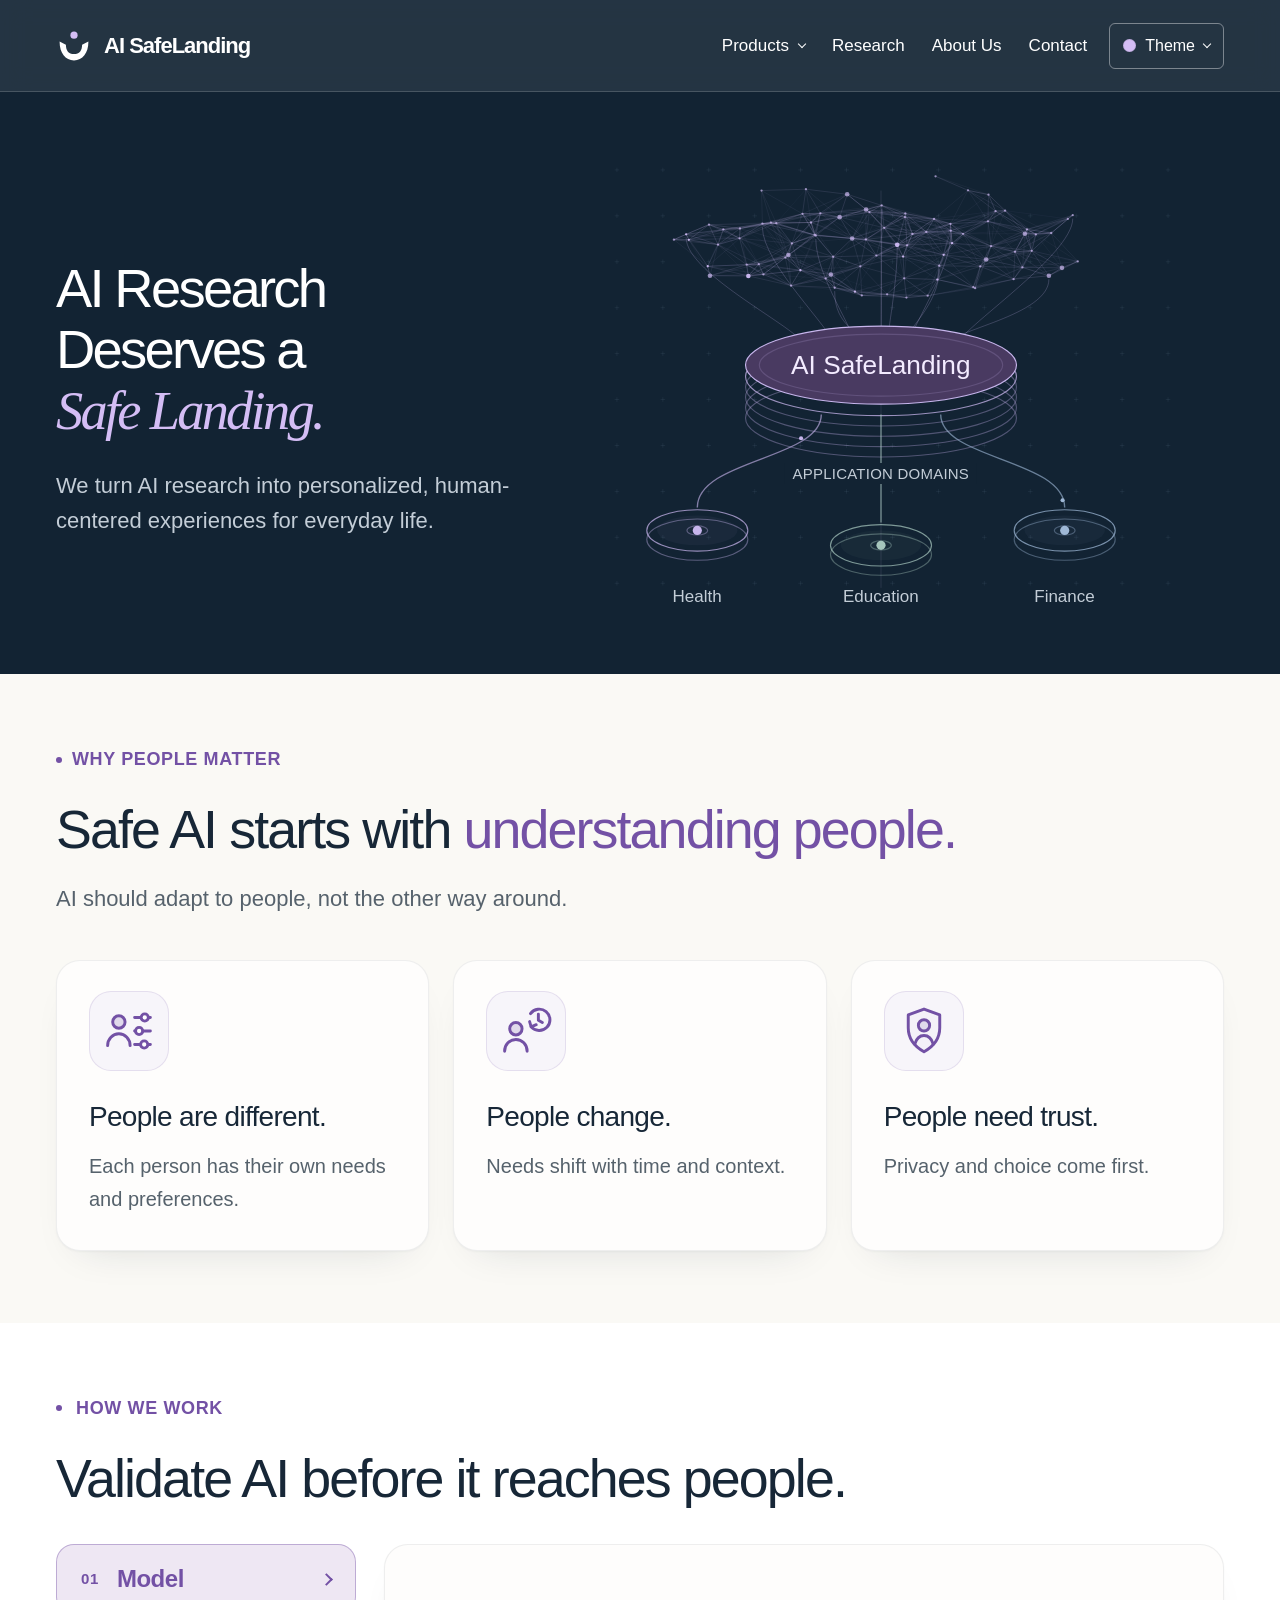
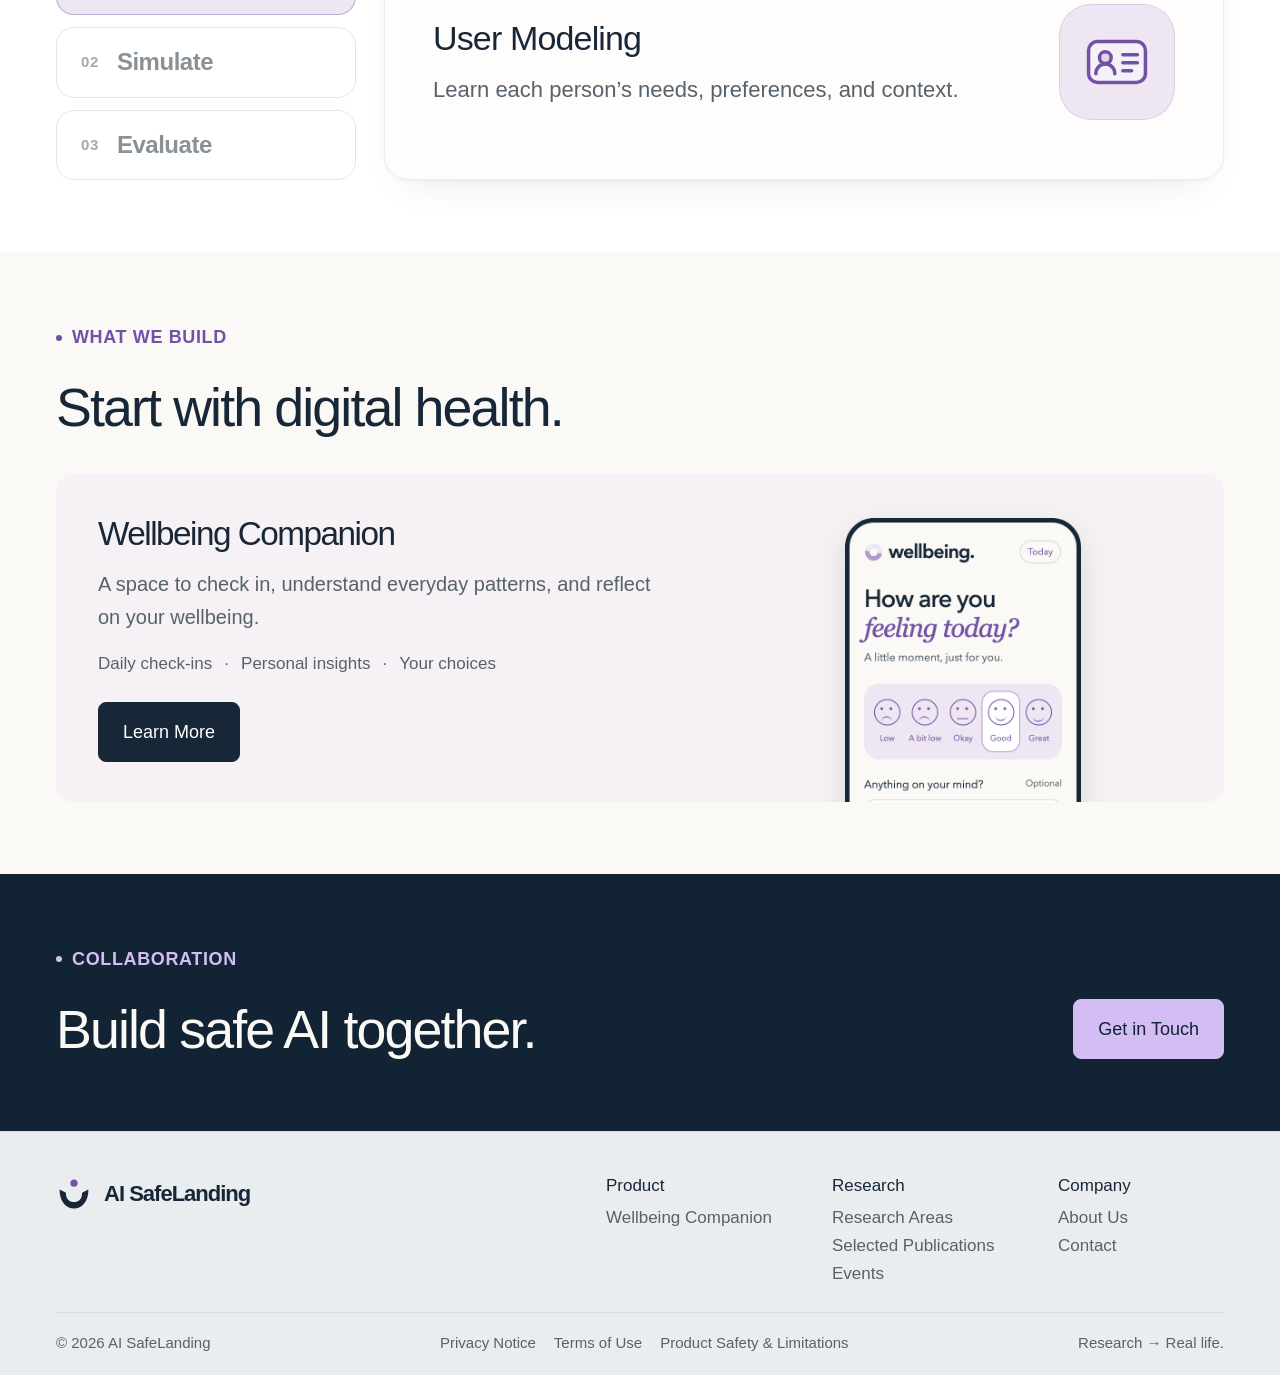
==== site/index.html @ 26acc7ed "init" ====
<!doctype html>
<!-- AI SafeLanding | V56 Unified editorial homepage. Design context: existing four themes; user modeling, simulation, applications, research and collaboration. Product UI is conceptual. Research publications supplied in the user-provided research page. -->
<html lang="en"><head><meta charset="utf-8"><meta name="viewport" content="width=device-width,initial-scale=1"><meta name="color-scheme" content="light"><meta name="theme-color" content="#101e2d"><meta name="description" content="We turn advances in AI research into personalized, human-centered experiences that make everyday life better."><meta name="robots" content="noindex,nofollow"><title>AI research deserves a safe landing — AI SafeLanding</title><link id="site-favicon" rel="icon" type="image/svg+xml" href="./assets/brand/favicon-research.svg" data-base="./assets/brand/favicon-"><script src="./assets/themes.js?v=134"></script><link rel="stylesheet" href="./assets/site.css?v=134"><link rel="stylesheet" href="./assets/wellbeing.css?v=134"><link rel="stylesheet" href="./assets/themes.css?v=134"><link rel="stylesheet" href="./assets/refinements.css?v=134"><link rel="stylesheet" href="./assets/story.css?v=134"><link rel="stylesheet" href="./assets/ui.css?v=134"><script defer src="./assets/story.js?v=134"></script><script defer src="./assets/wellbeing.js?v=134"></script><script defer src="./assets/site.js?v=134"></script></head><body class="page-home"><a class="skip" href="#main">Skip to content</a><header class="site-header"><div class="wrap header-inner"><a class="brand" href="./" aria-label="AI SafeLanding home"><svg class="brand-mark" xmlns="http://www.w3.org/2000/svg" viewBox="10 10 80 80" width="36" height="36" aria-hidden="true" focusable="false"><path d="M18 40 L32 47 C32 60 38 68 50 68 C62 68 68 60 68 47 L82 40 C82 66 69 82 50 82 C31 82 18 66 18 40 Z" fill="currentColor"/><circle cx="50" cy="26" r="8" fill="var(--brand-accent, currentColor)"/></svg><span>AI SafeLanding</span></a><nav class="nav" id="main-nav" aria-label="Main navigation"><div class="dropdown"><button id="product-toggle" aria-expanded="false" aria-controls="product-menu">Products<span class="chevron" aria-hidden="true"></span></button><div class="dropdown-panel" id="product-menu" hidden><a href="./products/">Wellbeing Companion</a></div></div><a href="./research/">Research</a><a href="./about/">About Us</a><a href="./contact/">Contact</a></nav><div class="header-actions"><button class="menu-toggle" aria-expanded="false" aria-controls="main-nav">Menu <span aria-hidden="true">+</span></button><div class="theme-switcher"><button type="button" id="theme-toggle" aria-expanded="false" aria-controls="theme-panel" aria-label="Change color theme"><span class="theme-dot" aria-hidden="true"></span>Theme<span class="chevron" aria-hidden="true"></span></button><div id="theme-panel" class="theme-panel" hidden><div class="theme-panel-heading"><strong>Choose a theme</strong><span>Four expressions of the same purpose.</span></div><div class="theme-options" role="group" aria-label="Color theme"><button type="button" class="theme-option" data-theme-option="research" aria-pressed="true"><span class="theme-swatches" aria-hidden="true"><i style="background:#122333"></i><i style="background:#d4bdf5"></i><i style="background:#faf9f5"></i></span><span class="theme-option-copy"><strong>Research</strong><small>Scientific depth, human warmth.</small></span><span class="theme-check" aria-hidden="true">✓</span></button><button type="button" class="theme-option" data-theme-option="care" aria-pressed="false"><span class="theme-swatches" aria-hidden="true"><i style="background:#183b32"></i><i style="background:#c8d8a5"></i><i style="background:#f7f8f0"></i></span><span class="theme-option-copy"><strong>Care</strong><small>Calm, grounded, people first.</small></span><span class="theme-check" aria-hidden="true">✓</span></button><button type="button" class="theme-option" data-theme-option="human" aria-pressed="false"><span class="theme-swatches" aria-hidden="true"><i style="background:#f5ede1"></i><i style="background:#9b4f36"></i><i style="background:#302b26"></i></span><span class="theme-option-copy"><strong>Human</strong><small>Warm, open, approachable.</small></span><span class="theme-check" aria-hidden="true">✓</span></button><button type="button" class="theme-option" data-theme-option="clarity" aria-pressed="false"><span class="theme-swatches" aria-hidden="true"><i style="background:#eaf4f4"></i><i style="background:#12696e"></i><i style="background:#193b46"></i></span><span class="theme-option-copy"><strong>Clarity</strong><small>Clear thinking, trusted technology.</small></span><span class="theme-check" aria-hidden="true">✓</span></button></div><div class="theme-panel-footer"><span id="theme-selection">Research selected</span><button type="button" id="copy-theme-link">Copy theme link</button></div><p id="theme-feedback" class="theme-feedback" role="status" aria-live="polite"></p></div></div></div></div></header><main id="main"><!-- V57: leaner homepage; former 04 (research-driven innovation) merged into 02, one accent, fewer layers per column. -->
<section class="story-hero diagram-hero" data-screen-label="Home / Research to real life">
  <div class="wrap story-hero-grid">
    <div class="story-hero-copy"><h1>AI Research Deserves a <em>Safe Landing.</em></h1><p>We turn AI research into personalized, human-centered experiences for everyday life.</p></div>
    <div class="research-art hero-research-art" role="img" aria-label="Research flows through AI SafeLanding into three application domains: health, education, and finance."><canvas id="research-canvas" aria-hidden="true"></canvas><div class="art-center">AI SafeLanding</div><span class="art-label two">APPLICATION DOMAINS</span><div class="art-outcomes"><div class="art-domains"><span>Health</span><span>Education</span><span>Finance</span></div></div></div>

  </div>
</section>
<section class="section belief-editorial" id="our-belief" aria-labelledby="belief-title" data-screen-label="Home / Why people matter"><div class="wrap">
  <header class="belief-heading"><div class="eyebrow">Why people matter</div><h2 id="belief-title">Safe AI starts with <span>understanding people.</span></h2><p>AI should adapt to people, not the other way around.</p></header>
  <ol class="belief-perspectives">
    <li><span class="people-icon" aria-hidden="true"><svg viewBox="0 0 48 48"><circle class="s" cx="15" cy="16" r="5.5"/><path d="M5 37c0-6 4.5-10.5 10-10.5S25 31 25 37"/><path d="M29 12h14M29 24h14M29 36h14"/><circle class="w" cx="38" cy="12" r="3.2"/><circle class="w" cx="33" cy="24" r="3.2"/><circle class="w" cx="37.5" cy="36" r="3.2"/></svg></span><h3>People are different.</h3><p>Each person has their own needs and preferences.</p></li>
    <li><span class="people-icon" aria-hidden="true"><svg viewBox="0 0 48 48"><circle class="s" cx="15" cy="22" r="5.5"/><path d="M5 42c0-6 4.5-10.5 10-10.5S25 36 25 42"/><path d="M28.6 20.3A9.5 9.5 0 1 0 28 8.6"/><path d="M27.2 15.6l1.4 4.7 4.5-1.9"/><path d="M35 9v5.5l3.5 2"/></svg></span><h3>People change.</h3><p>Needs shift with time and context.</p></li>
    <li><span class="people-icon" aria-hidden="true"><svg viewBox="0 0 48 48"><path class="t" d="M24 4.5l14 5.2v11.5c0 9.6-5.8 16.8-14 21.3-8.2-4.5-14-11.7-14-21.3V9.7z"/><circle class="s" cx="24" cy="19" r="5"/><path d="M15.8 35.6c1.4-4.7 4.4-7.6 8.2-7.6s6.8 2.9 8.2 7.6"/></svg></span><h3>People need trust.</h3><p>Privacy and choice come first.</p></li>
  </ol>
</div></section>
<section class="section narrative-technology" id="safe-landing" data-screen-label="Home / How we work"><div class="wrap">
<div class="section-top"><div><div class="eyebrow">How we work</div><h2>Validate AI before it reaches people.</h2></div></div>
<div class="stages" data-stages><div class="stage-tabs" role="tablist" aria-label="How we work"><button type="button" class="stage-tab" role="tab" id="stage-tab-model" aria-controls="stage-model" aria-selected="true"><span class="stage-num" aria-hidden="true">01</span><span class="stage-word">Model</span><span class="stage-tab-arrow" aria-hidden="true"></span></button><button type="button" class="stage-tab" role="tab" id="stage-tab-simulate" aria-controls="stage-simulate" aria-selected="false" tabindex="-1"><span class="stage-num" aria-hidden="true">02</span><span class="stage-word">Simulate</span><span class="stage-tab-arrow" aria-hidden="true"></span></button><button type="button" class="stage-tab" role="tab" id="stage-tab-evaluate" aria-controls="stage-evaluate" aria-selected="false" tabindex="-1"><span class="stage-num" aria-hidden="true">03</span><span class="stage-word">Evaluate</span><span class="stage-tab-arrow" aria-hidden="true"></span></button></div><div class="stage-panels"><article class="stage-panel is-active" role="tabpanel" id="stage-model" aria-labelledby="stage-tab-model"><div class="stage-copy"><h3>User Modeling</h3><p>Learn each person’s needs, preferences, and context.</p></div><span class="people-icon" aria-hidden="true"><svg viewBox="0 0 48 48"><rect class="t" x="4.5" y="10" width="39" height="28" rx="6"/><circle class="s" cx="16" cy="21" r="4"/><path d="M9.5 32c0-3.7 2.9-6.6 6.5-6.6s6.5 2.9 6.5 6.6M28 19h10M28 24.5h10M28 30h6"/></svg></span></article><article class="stage-panel" role="tabpanel" id="stage-simulate" aria-labelledby="stage-tab-simulate"><div class="stage-copy"><h3>User Simulation</h3><p>Use user proxies to collect early feedback before real users are involved.</p></div><span class="people-icon" aria-hidden="true"><svg viewBox="0 0 48 48"><circle cx="15" cy="23" r="5.5" stroke-dasharray="3.2 3"/><path d="M5 43c0-6 4.5-10.5 10-10.5S25 37 25 43" stroke-dasharray="3.6 3.4"/><path class="s" d="M28 5h12a4 4 0 0 1 4 4v7a4 4 0 0 1-4 4h-6.5L29 24v-4h-1a4 4 0 0 1-4-4V9a4 4 0 0 1 4-4z"/><path d="M29.5 12.5h.01M34 12.5h.01M38.5 12.5h.01" stroke-width="3.4"/></svg></span></article><article class="stage-panel" role="tabpanel" id="stage-evaluate" aria-labelledby="stage-tab-evaluate"><div class="stage-copy"><h3>Trustworthy Evaluation</h3><p>Check that AI is fair, explains itself, avoids one-sided suggestions, and protects privacy.</p></div><span class="people-icon" aria-hidden="true"><svg viewBox="0 0 48 48"><circle class="s" cx="14" cy="13" r="5.5"/><path d="M4 34c0-6 4.5-10.5 10-10.5 2.6 0 4.9 1 6.7 2.6"/><circle class="w" cx="30" cy="30" r="9"/><path d="M26 30.2l3 3 5.2-5.6M36.6 36.6L43 43"/></svg></span></article></div></div></div></section>
<section class="section narrative-product" id="what-we-build" data-screen-label="Home / What We Build"><div class="wrap" id="possibilities">
<div class="section-top"><div><div class="eyebrow">What We Build</div><h2>Start with digital health.</h2></div></div>
<article class="mental-health-feature" id="products"><div class="mental-health-copy"><h3>Wellbeing Companion</h3><p>A space to check in, understand everyday patterns, and reflect on your wellbeing.</p><div class="companion-features"><span>Daily check-ins</span><span>Personal insights</span><span>Your choices</span></div><a class="button" href="./products/">Learn More</a></div><div class="phone-showcase home-checkin-preview"><img class="home-checkin-image" data-preview-theme="research" src="./assets/previews/checkin-research.png?v=134" width="520" height="1040" alt="Wellbeing app concept: a complete daily check-in with mood selection, an optional note, and Save check-in." loading="lazy" decoding="async"><img class="home-checkin-image" data-preview-theme="care" src="./assets/previews/checkin-care.png?v=134" width="520" height="1040" alt="Wellbeing app concept: a complete daily check-in with mood selection, an optional note, and Save check-in." loading="lazy" decoding="async"><img class="home-checkin-image" data-preview-theme="human" src="./assets/previews/checkin-human.png?v=134" width="520" height="1040" alt="Wellbeing app concept: a complete daily check-in with mood selection, an optional note, and Save check-in." loading="lazy" decoding="async"><img class="home-checkin-image" data-preview-theme="clarity" src="./assets/previews/checkin-clarity.png?v=134" width="520" height="1040" alt="Wellbeing app concept: a complete daily check-in with mood selection, an optional note, and Save check-in." loading="lazy" decoding="async"></div></article>
</div></section>
<section class="section story-brand-closing narrative-collaboration" data-screen-label="Home / Collaboration"><div class="wrap"><div class="eyebrow">Collaboration</div><h2>Build safe AI together.</h2><a class="button" href="./contact/">Get in Touch</a></div></section>
</main><footer class="site-footer" id="site-footer"><div class="wrap"><div class="footer-main"><div class="footer-brand"><a class="brand" href="./"><svg class="brand-mark" xmlns="http://www.w3.org/2000/svg" viewBox="10 10 80 80" width="36" height="36" aria-hidden="true" focusable="false"><path d="M18 40 L32 47 C32 60 38 68 50 68 C62 68 68 60 68 47 L82 40 C82 66 69 82 50 82 C31 82 18 66 18 40 Z" fill="currentColor"/><circle cx="50" cy="26" r="8" fill="var(--brand-accent, currentColor)"/></svg><span>AI SafeLanding</span></a></div><div class="footer-links"><div><strong>Product</strong><a href="./products/">Wellbeing Companion</a></div><div><strong>Research</strong><a href="./research/#research-areas">Research Areas</a><a href="./research/#publications">Selected Publications</a><a href="./research/#events">Events</a></div><div><strong>Company</strong><a href="./about/">About Us</a><a href="./contact/">Contact</a></div></div></div><div class="footer-bottom"><span>© 2026 AI SafeLanding</span><div class="footer-legal"><span>Privacy Notice</span><span>Terms of Use</span><span>Product Safety &amp; Limitations</span></div><span>Research → Real life.</span></div></div></footer><noscript><div class="noscript">All pages remain accessible. JavaScript enables the mobile menu, concept interaction, and inquiry draft. Use the footer links to navigate.</div></noscript></body></html>
---- site/assets/site.css ----
/* AI SafeLanding V2 — readable editorial scale, purposeful contrast, human context. */
:root {
  --ink:#172737; --navy:#122333; --paper:#faf9f5; --muted:#56626c;
  --line:#d9dcdb; --purple:#7351a5; --lavender:#d4bdf5; --mint:#dbe8de;
  --blue:#e1eaf3; --max:1280px;
  --body:18px; --small:15px; --label:13px;
  font-family:"Avenir Next","Helvetica Neue","PingFang SC",sans-serif;
  color:var(--ink); background:var(--paper); font-synthesis:none;
}
*{box-sizing:border-box}body{margin:0;font-size:var(--body)}a{color:inherit;text-decoration:none}
button,input,select,textarea{font:inherit}button{cursor:pointer;color:inherit}button:disabled{cursor:default}
button,a,input,select,textarea{-webkit-tap-highlight-color:transparent}
:focus-visible{outline:3px solid #9973cc;outline-offset:5px}
p{font-size:var(--body);line-height:1.7;margin:0;color:var(--muted);text-wrap:pretty}
h1,h2,h3,h4{margin:0;font-weight:500;letter-spacing:-.045em;text-wrap:balance}
h1{font-size:clamp(48px,5.25vw,76px);line-height:1.08}h2{font-size:clamp(38px,3.9vw,56px);line-height:1.13}
h3{font-size:30px;line-height:1.2}small{font-size:var(--label)}
.wrap{width:min(var(--max),calc(100% - 112px));margin:auto}
.skip{position:fixed;z-index:100;top:-80px;left:20px;padding:14px;background:white}.skip:focus{top:12px}
.eyebrow{display:flex;align-items:center;gap:11px;font-size:var(--label);font-weight:600;letter-spacing:.09em;text-transform:uppercase;line-height:1.6}
.eyebrow:before{content:"";width:6px;height:6px;border-radius:50%;background:var(--purple);flex-shrink:0}
.actions{display:flex;align-items:center;flex-wrap:wrap;gap:24px;margin-top:32px}
.button{display:inline-flex;align-items:center;justify-content:center;gap:24px;min-height:54px;padding:15px 22px;border:1px solid var(--ink);border-radius:5px;background:var(--ink);color:#fff;font-size:16px;font-weight:500;line-height:1.4;transition:background .2s,transform .2s}
.button:hover{background:#2b4559;transform:translateY(-2px)}.button.lilac{background:var(--lavender);border-color:var(--lavender);color:#232136}.button.lilac:hover{background:#e5d2ff}
.button.light{background:transparent;border-color:#bfc2c7;color:var(--ink)}.button.light:hover{background:#ece6f4}
.text-link{display:inline-flex;align-items:center;gap:16px;min-height:44px;font-size:16px;font-weight:500;line-height:1.45;border-bottom:1px solid transparent;padding:7px 0}
.text-link:hover{border-bottom-color:currentColor}.arrow{font-size:22px;font-weight:400;line-height:1}
.site-header{position:relative;z-index:20;height:92px;background:var(--navy);color:#fff;border-bottom:1px solid #ffffff20}
.header-inner{height:100%;display:flex;justify-content:space-between;align-items:center;gap:26px}
.brand{display:flex;align-items:center;gap:12px;white-space:nowrap;font-size:22px;font-weight:600;letter-spacing:-.045em}
.brand-mark{display:block;width:36px;height:36px;flex-shrink:0}


.nav{display:flex;align-items:center;gap:25px;font-size:15px}.nav>a{color:#e2e7ec}.nav>a:hover,.nav>a[aria-current]{color:var(--lavender)}
.dropdown{position:relative}.dropdown>button{display:flex;align-items:center;gap:10px;border:0;background:none;color:#e2e7ec;padding:16px 0;font-size:15px}
.chevron{width:6px;height:6px;border:1px solid currentColor;border-top:0;border-left:0;transform:rotate(45deg);margin-top:-3px}
.dropdown-panel{position:absolute;top:50px;left:-22px;width:350px;padding:10px;background:var(--paper);border:1px solid var(--line);box-shadow:0 18px 40px #08152330;color:var(--ink);border-radius:8px}.dropdown-panel[hidden]{display:none}
.dropdown-panel a{display:flex;flex-direction:column;gap:5px;padding:14px;border-radius:4px;font-size:16px}.dropdown-panel a:hover{background:#eee8f5}.dropdown-panel small{font-size:13px;color:var(--muted)}
.nav .nav-cta{display:flex;align-items:center;gap:20px;padding:13px 18px;border:1px solid #ffffff65;border-radius:5px;color:white}.nav-cta:hover{background:#ffffff10}
.menu-toggle{display:none;border:1px solid #ffffff60;border-radius:4px;background:none;color:#fff;padding:11px 14px;font-size:16px}
/* A clear, generous headline with a legible research diagram. */
.hero{background:var(--navy);color:white;overflow:hidden}.hero-main{display:grid;grid-template-columns:1.15fr 1fr;align-items:center;gap:30px;padding-top:62px;padding-bottom:55px;min-height:704px}
.hero-copy{position:relative;z-index:2}.hero .eyebrow{color:#c5cdd5;font-size:12px;letter-spacing:.06em;margin-bottom:28px}.hero .eyebrow:before{background:var(--lavender)}
.hero h1{font-size:clamp(54px,5.25vw,76px);letter-spacing:-.055em;line-height:1.08}.hero h1 em{font-family:Georgia,"Times New Roman",serif;color:var(--lavender);font-weight:400}
.hero-copy>p{font-size:19px;line-height:1.65;max-width:595px;color:#c3cdd7;margin-top:27px}.hero .actions{gap:22px}.hero .text-link{font-size:15px;gap:13px}
.hero-note{display:flex;align-items:center;gap:12px;font-size:14px;color:#b9c4ce;margin-top:27px;line-height:1.6}.hero-note:before{content:"";width:20px;height:1px;background:#8795a4;flex-shrink:0}
.research-art{height:520px;position:relative;margin-right:-12px}.research-art canvas{position:absolute;width:100%;height:100%}
.art-label{position:absolute;font-size:13px;font-weight:500;letter-spacing:.07em;color:#d8d1e4;text-align:center;white-space:nowrap}.art-label.one{top:15px;left:52.22%;transform:translateX(-50%)}.art-label.two{top:292px;left:52.22%;transform:translateX(-50%);font-size:12px;color:#bfa9de}.art-label.three{bottom:0;left:52.22%;transform:translateX(-50%);color:#c5d2da}
.art-center{position:absolute;top:46.66%;left:52.22%;transform:translate(-50%,-50%);font-size:20px;font-weight:500;color:#f3ebff;text-align:center;white-space:nowrap}.art-center small{display:none}.art-caption{display:none}
.art-domains{position:absolute;bottom:50px;width:100%;height:16px;font-size:13px;font-weight:500;color:#d6dfe7}.art-domains span{position:absolute;transform:translateX(-50%);white-space:nowrap}.art-domains span:nth-child(1){left:29.26%}.art-domains span:nth-child(2){left:52.22%}.art-domains span:nth-child(3){left:75.19%}
.hero-bottom{display:flex;align-items:center;justify-content:space-between;gap:30px;border-top:1px solid #ffffff24;padding:25px 0 28px;font-size:13px;color:#bac6d0}.hero-bottom>span{font-size:12px;letter-spacing:.04em}.hero-path{display:flex;align-items:center;gap:22px}.hero-path i{font-style:normal;color:#929dae}
/* Main editorial rhythm. */
.section{padding:90px 0}.section-top{display:grid;grid-template-columns:1.5fr 1fr;gap:60px;align-items:end;margin-bottom:42px}.section-top .eyebrow{margin-bottom:20px}.section-top>p{font-size:18px;max-width:420px}.section-top>.text-link{justify-self:end}.section-number{font:14px monospace;color:#84908d}
.category-line{display:flex;align-items:center;flex-wrap:wrap;gap:16px;margin-bottom:27px}.category{font-size:13px;font-weight:600;letter-spacing:.07em}.badge{display:inline-flex;align-items:center;gap:6px;padding:6px 11px;border:1px solid #a998bc;border-radius:30px;font-size:13px;line-height:1.5;white-space:nowrap}.badge:before{content:"";width:5px;height:5px;border-radius:50%;background:currentColor}
.product-feature{display:grid;grid-template-columns:1fr 1.05fr;background:#eee7f3;border:1px solid #ddd2e8;border-radius:14px;overflow:hidden;min-height:620px}.product-content{display:flex;flex-direction:column;align-items:flex-start;padding:46px}
.product-content h3{font-size:42px;max-width:430px;line-height:1.12;margin-bottom:22px}.product-content>p{font-size:18px;max-width:440px;line-height:1.7}.product-content .tagline{font-size:21px;line-height:1.5;color:#3f3350;margin-bottom:20px;font-weight:500}.product-content>.text-link{margin-top:28px}.product-feature .product-content>.text-link{margin-top:auto;padding-top:26px}
.concept-scene{position:relative;display:flex;align-items:flex-end;justify-content:flex-end;padding:28px;overflow:hidden;min-height:620px;background:#a6b5a1}
.campus-photo{position:absolute;inset:0;width:100%;height:100%;object-fit:cover;object-position:38% 35%}
.concept-label{position:absolute;left:24px;top:23px;z-index:2;background:#faf9f5ec;padding:8px 11px;border-radius:4px;font-size:12px;font-weight:500;color:#4b3d5c}
.concept-app{position:relative;width:355px;max-width:100%;padding:23px;background:#fdfcff;border:1px solid #fff;border-radius:12px;box-shadow:0 18px 55px #14233235;z-index:1;transform:none}
.app-brand{display:flex;align-items:center;gap:8px;font-size:13px;color:#6e5988}.app-dot{width:14px;height:14px;border:1px solid #8c6caf;border-radius:50%;flex-shrink:0}.app-date{display:none}
.concept-app h4{font-size:28px;line-height:1.15;margin-top:23px}.concept-app>p{font-size:14px;line-height:1.55;margin-top:10px}
.mood-options{display:flex;gap:4px;justify-content:space-between;margin:20px 0 17px}.mood{display:flex;flex-direction:column;align-items:center;justify-content:center;gap:8px;flex:1;min-width:44px;min-height:68px;padding:8px 0;border:1px solid transparent;border-radius:6px;background:transparent;font-size:11px;line-height:1.2;white-space:nowrap;color:#655773}.mood:hover,.mood[aria-pressed=true]{background:#eae0f7;border-color:#c2afd9}.mood-icon{font-family:Georgia,serif;font-size:25px;color:#795994;line-height:1.2}
.reflection{padding:15px;background:#f0eaf7;border-radius:6px}.reflection strong{font-size:14px;font-weight:500}.reflection p{font-size:13px;line-height:1.6;margin-top:7px;color:#6e607c}.app-footer{display:flex;justify-content:space-between;align-items:center;gap:15px;font-size:11px;color:#796c89;margin-top:17px}.app-footer span:last-child{color:#6d4d91}
.product-pair{display:grid;grid-template-columns:1fr 1fr;gap:24px;margin-top:24px}.product-small{position:relative;border:1px solid #cbd8ce;border-radius:12px;overflow:hidden;background:#e5eee6}.product-small.learning{border-color:#cdd9e4;background:#e7edf6}.product-small .product-content{padding:38px;height:100%}.product-small .category-line{margin-bottom:25px}.product-small .badge{border-color:#8b9c8e}.product-small.learning .badge{border-color:#93a1b6}.product-small h3{font-size:33px;max-width:430px;margin-bottom:18px}.product-small .tagline{font-size:19px;color:#32493c}.product-small.learning .tagline{color:#364b66}.product-small .product-content>p:not(.tagline){font-size:17px;max-width:470px}.small-product-foot{width:100%;display:flex;justify-content:space-between;align-items:end;gap:20px;margin-top:auto;padding-top:25px}
.mini-symbol{width:72px;height:44px;display:flex;align-items:center;justify-content:center}.mini-symbol span{width:32px;height:32px;border:1px solid #809d85;border-radius:50%;margin-left:-9px}.learning .mini-symbol span{border-color:#8198b7;border-radius:2px;transform:rotate(-15deg)}
/* Research receives its own strong, quiet color field. */
.research-section{background:#ebefe9;border-top:1px solid var(--line)}.home-research{background:#172f35;color:#f7f8f4;border:0}.home-research .eyebrow{color:#c5dccb}.home-research .eyebrow:before{background:#b1d2b7}.home-research p{color:#c2d0ce}
.research-pillars{display:grid;grid-template-columns:repeat(3,1fr);margin:52px 0 48px}.pillar{padding:0 35px;border-left:1px solid #78908d55}.pillar:first-child{padding-left:0;border:0}.pillar:last-child{padding-right:0}.pillar-index{font:16px monospace;color:#a9c7b4;display:flex;align-items:center;gap:14px;margin-bottom:24px}.pillar-index:after{content:"";width:30px;height:1px;background:#8dab97}.pillar h3{font-size:30px;margin-bottom:22px;line-height:1.2;max-width:350px}.pillar p{font-size:17px;line-height:1.7}
.research-path{display:grid;grid-template-columns:1fr auto 1fr auto 1fr;gap:24px;align-items:center;border-top:1px solid #87a39c55;border-bottom:1px solid #87a39c55;padding:29px 0}.research-path b{display:block;font-size:18px;line-height:1.4;font-weight:500;margin-bottom:10px}.research-path p{font-size:15px;line-height:1.6}.research-path .arrow{color:#a8c5b9}.research-bottom{display:flex;justify-content:space-between;align-items:center;gap:30px;margin-top:27px}.research-bottom>span{font-size:15px;color:#c3d3cd}
.safety-grid{display:grid;grid-template-columns:1fr 1fr;gap:90px}.safety-intro h2{margin:23px 0}.safety-intro>p{max-width:480px;font-size:18px}.safety-intro .text-link{margin-top:24px}.safety-item{display:grid;grid-template-columns:40px 1fr;gap:18px;border-top:1px solid var(--line);padding:28px 0}.safety-item:last-child{border-bottom:1px solid var(--line)}.safety-icon{font:28px Georgia;color:#81619c;line-height:1.4}.safety-item h3{font-size:27px;margin-bottom:12px}.safety-item p{font-size:18px}
.partners-section{border-top:1px solid var(--line)}.partner-list{display:grid;grid-template-columns:repeat(3,1fr);gap:40px;margin-top:45px}.partner{display:flex;flex-direction:column;border-top:1px solid #b8bdbe;padding-top:25px}.partner>span{font:13px/1.5 monospace;color:#766085;margin-bottom:22px}.partner h3{font-size:30px;line-height:1.2;margin-bottom:18px}.partner p{font-size:17px;max-width:360px}
.closing{background:#e8def1;padding:74px 0}.closing-inner{display:flex;align-items:center;justify-content:space-between;gap:65px}.closing h2{font-size:50px;max-width:790px;margin:21px 0}.closing p{font-size:18px;max-width:760px;color:#5c5167}.closing-actions{display:flex;flex-direction:column;align-items:center;gap:18px;flex-shrink:0}
.site-footer{background:var(--navy);color:#e4ebef;padding:65px 0 27px}.footer-main{display:flex;justify-content:space-between;gap:70px;margin-bottom:50px}.footer-brand>p{font-size:16px;color:#b6c3ce;margin-top:22px;max-width:310px}.footer-links{display:grid;grid-template-columns:repeat(3,1fr);gap:60px}.footer-links>div{display:flex;flex-direction:column;gap:14px;font-size:15px;color:#bdc9d3}.footer-links strong{color:white;font-weight:500;margin-bottom:7px}.footer-links a:hover{color:var(--lavender)}.footer-bottom{border-top:1px solid #ffffff25;padding-top:24px;display:flex;justify-content:space-between;gap:24px;font-size:13px;color:#a9b8c5}.footer-legal{display:flex;gap:24px;flex-wrap:wrap}
/* Detail pages share the same readable type scale. */
.inner-hero{padding:72px 0 76px;background:#eee7f3;border-bottom:1px solid #ded6e6}.inner-hero.green{background:#e7eee5}.inner-hero.blue{background:#e7edf5}.inner-hero.dark{background:var(--navy);color:white}.inner-hero .eyebrow{margin-bottom:26px}.inner-hero h1{max-width:1050px}.inner-hero>div>p{max-width:800px;font-size:21px;margin-top:28px;line-height:1.65}.inner-hero.dark p{color:#c4cfda}.inner-hero.dark .eyebrow{color:#c9badf}
.breadcrumbs{display:flex;flex-wrap:wrap;gap:12px;font-size:15px;color:#695f75;margin-bottom:30px}.breadcrumbs a:hover{text-decoration:underline}.inner-status{display:flex;align-items:center;flex-wrap:wrap;gap:18px;margin-bottom:24px}.inner-status .eyebrow{margin:0}
.reading-grid{display:grid;grid-template-columns:1fr 1.3fr;gap:85px}.reading-grid h2{font-size:44px}.reading-grid .eyebrow{margin-bottom:21px}.reading-body p{font-size:20px;margin-bottom:22px;line-height:1.75}.reading-body p:last-child{margin-bottom:0}.detail-section{border-bottom:1px solid var(--line)}
.exploration-grid{display:grid;grid-template-columns:repeat(3,1fr);gap:38px;margin-top:42px}.exploration-item{border-top:1px solid #b6a7c8;padding-top:26px}.exploration-item>span{font:15px monospace;color:var(--purple)}.exploration-item h3{font-size:29px;margin:22px 0 20px}.exploration-item p{font-size:18px}.tinted{background:#eee7f3}
.boundary-list{display:flex;flex-direction:column}.boundary-list details{border-top:1px solid var(--line);padding:25px 0}.boundary-list details:last-child{border-bottom:1px solid var(--line)}summary{display:flex;justify-content:space-between;gap:22px;cursor:pointer;list-style:none;font-size:21px;line-height:1.5}summary::-webkit-details-marker{display:none}summary:after{content:"+";font-size:23px;color:var(--purple)}details[open]>summary:after{content:"−"}.boundary-list details p{padding-top:18px;font-size:18px}
.focus-areas{display:grid;grid-template-columns:1fr 1fr;gap:44px 65px;margin-top:44px}.focus-area{border-top:1px solid #c8d1c6;padding-top:26px}.focus-area h3{font-size:29px;margin-bottom:19px}.focus-area p{font-size:18px}
.process-list{counter-reset:step;display:grid;grid-template-columns:repeat(4,1fr);gap:30px;margin-top:45px}.process-step{padding-top:24px;border-top:1px solid #beb0cf}.process-step:before{counter-increment:step;content:"0" counter(step);font:15px monospace;color:var(--purple)}.process-step h3{font-size:28px;margin:25px 0 18px}.process-step p{font-size:17px}.safety-thread{padding:21px 24px;border-radius:6px;background:#e0d4ed;color:#574167;text-align:center;margin-top:36px;font-size:17px;line-height:1.6}
.mapping{width:100%;border-collapse:collapse;text-align:left;margin-top:36px}.mapping th{font-size:13px;font-weight:500;letter-spacing:.06em;text-transform:uppercase;color:#65727a}.mapping td{font-size:17px;line-height:1.6}.mapping th,.mapping td{padding:24px 24px 24px 0;border-bottom:1px solid var(--line)}.mapping .badge{font-size:13px}
.partnership-row{display:grid;grid-template-columns:55px 1fr 1.1fr;gap:40px;border-top:1px solid var(--line);padding:42px 0}.partnership-row>span{font:17px monospace;color:var(--purple)}.partnership-row h3{font-size:34px;max-width:370px;margin-bottom:20px}.partnership-row p{font-size:18px}.partnership-row ul{padding-left:20px;font-size:17px;color:var(--muted);line-height:1.8;margin:20px 0 0}.partnership-row li+li{margin-top:14px}.partnership-row .text-link{margin-top:20px}
.values{display:grid;grid-template-columns:repeat(3,1fr);gap:40px}.values>div{border-top:1px solid var(--line);padding-top:28px}.values h3{font-size:31px;margin-bottom:22px}.values p{font-size:18px}
.contact-grid{display:grid;grid-template-columns:.9fr 1.1fr;gap:90px}.contact-aside h2{font-size:44px;margin-bottom:26px}.contact-aside p{font-size:18px;margin-bottom:22px}.status-note{font-size:16px;line-height:1.75;padding:22px;background:#ece4f3;border:1px solid #d4c4e2;border-radius:6px;color:#5b4b6b}.contact-form{display:flex;flex-direction:column;gap:25px}.form-row{display:grid;grid-template-columns:1fr 1fr;gap:20px}.field{display:flex;flex-direction:column;gap:10px}.field label{font-size:16px}.field input,.field select,.field textarea{width:100%;font-size:17px;color:var(--ink);background:transparent;border:1px solid #b9bfc3;border-radius:5px;padding:14px 15px}.field textarea{resize:vertical;min-height:160px}.field input::placeholder,.field textarea::placeholder{color:#7b828a}.form-note{font-size:15px}.form-feedback{font-size:16px;line-height:1.65;color:var(--purple)}.draft-preview{background:#ece6f3;padding:24px;border:1px solid #d3c5df;border-radius:6px}.draft-preview[hidden]{display:none}.draft-preview pre{white-space:pre-wrap;font:16px/1.7 "Avenir Next",sans-serif;overflow-wrap:anywhere}.draft-preview .actions{margin-top:18px}
.legal{max-width:860px}.legal h2{font-size:34px;margin:40px 0 20px}.legal h2:first-child{margin-top:0}.legal p{font-size:19px;margin-bottom:22px}.legal li{font-size:19px;line-height:1.8;color:var(--muted)}.back-link{display:inline-flex;gap:12px;font-size:16px;margin-bottom:25px}
.reveal{animation:arrive .65s both}@keyframes arrive{from{opacity:0;transform:translateY(12px)}to{opacity:1;transform:translateY(0)}}.noscript{padding:15px;background:#ece3f4;text-align:center;font-size:15px}
@media(max-width:1150px){
 .wrap{width:calc(100% - 72px)}.nav{gap:18px;font-size:15px}.dropdown>button{font-size:15px}.brand{font-size:20px}.nav .nav-cta{padding:12px 14px;gap:12px}
 .hero-main{grid-template-columns:1.15fr 1fr;gap:15px;min-height:690px}.hero h1{font-size:62px}.hero .eyebrow{font-size:10px}.hero-copy>p{font-size:18px}.hero .actions{gap:14px}.hero .button{font-size:15px;gap:12px;padding:14px 16px}.hero .text-link{font-size:15px;gap:9px}.hero-note{font-size:13px}
 .research-art{height:450px}.art-label.two{top:253px}.art-center{font-size:18px}.art-label{font-size:12px}.art-domains{font-size:12px;bottom:43px}
 .section-top{gap:35px;grid-template-columns:1.35fr 1fr}.section{padding:76px 0}.product-content{padding:36px}.product-content h3{font-size:36px}.product-content .tagline{font-size:20px}.product-content>p{font-size:17px}.concept-scene{padding:20px}.concept-app{width:330px;padding:20px}.product-small .product-content{padding:32px}.product-small h3{font-size:30px}
 .pillar{padding:0 25px}.pillar h3{font-size:27px}.research-path{gap:18px}.research-path b{font-size:17px}.research-path p{font-size:15px}.safety-grid{gap:55px}.partner-list{gap:30px}.partner h3{font-size:27px}.closing h2{font-size:44px}.footer-links{gap:35px}.footer-bottom{font-size:12px}.footer-legal{gap:16px}.reading-grid,.contact-grid{gap:50px}.reading-grid h2,.contact-aside h2{font-size:39px}.process-step h3{font-size:26px}
}
@media(max-width:1050px){
 .site-header{height:80px}.menu-toggle{display:block}.nav{display:none;position:absolute;left:0;top:80px;width:100%;padding:20px 36px 30px;background:var(--navy);box-shadow:0 20px 30px #101e2d30;align-items:stretch;gap:3px;font-size:17px}.nav.open{display:flex;flex-direction:column}.nav>a{padding:14px 0}.nav .nav-cta{justify-content:space-between;padding:16px;margin-top:15px;font-size:16px}.dropdown>button{width:100%;justify-content:space-between;font-size:17px}.dropdown-panel{position:static;width:100%;box-shadow:none;margin-bottom:10px}
 .hero-main{grid-template-columns:1.15fr 1fr;gap:0;min-height:670px}.hero h1{font-size:54px}.hero .actions{flex-direction:column;align-items:flex-start;gap:10px}.hero .eyebrow{max-width:330px;font-size:10px}.hero-note{max-width:330px}.hero-copy>p{font-size:17px}.research-art{height:400px;margin-right:-15px}.art-label{font-size:11px}.art-label.two{top:226px;font-size:10px}.art-center{font-size:16px}.art-domains{font-size:11px;bottom:38px}.hero-bottom{font-size:12px}.hero-bottom>span{max-width:220px;font-size:11px;line-height:1.6}.hero-path{gap:14px}
 .section-top{grid-template-columns:1fr;gap:22px}.section-top>p{max-width:650px}.section-top>.text-link{justify-self:start}.product-feature{grid-template-columns:1fr 1fr}.product-content{padding:29px}.product-content h3{font-size:33px}.category-line{gap:10px}.category{font-size:12px}.badge{font-size:12px}.product-content .tagline{font-size:18px}.concept-app{padding:18px}.concept-app h4{font-size:26px}.mood{font-size:10px;min-width:38px}.concept-scene{padding:17px;min-height:680px}.concept-label{left:16px;top:18px;font-size:11px}.app-brand{font-size:12px}.reflection p{font-size:13px}.app-footer{font-size:10px}.product-small .product-content{padding:28px}.product-small h3{font-size:29px}.product-small .tagline{font-size:18px}
 .research-pillars{gap:22px}.pillar{padding:0 20px 0 0;border:0}.pillar h3{font-size:25px}.pillar p{font-size:16px}.research-path{gap:15px}.research-path b{font-size:16px}.research-path p{font-size:14px}.research-bottom>span{max-width:330px}.safety-grid{gap:40px}.safety-intro h2{font-size:40px}.safety-item h3{font-size:25px}.safety-item p{font-size:17px}.partner h3{font-size:26px}.partner>span{font-size:11px}.closing-inner{gap:40px}.closing h2{font-size:40px}.closing p{font-size:17px}.footer-main{flex-direction:column;gap:40px}.footer-links{max-width:650px;width:100%;gap:40px}.footer-bottom{flex-wrap:wrap}.reading-grid{grid-template-columns:1fr 1.3fr;gap:40px}.reading-grid h2{font-size:35px}.reading-body p{font-size:18px}.process-list{grid-template-columns:1fr 1fr}.partnership-row{grid-template-columns:35px 1fr 1fr;gap:25px}.partnership-row h3{font-size:29px}.partnership-row p,.partnership-row ul{font-size:17px}.contact-grid{gap:35px}.contact-aside h2{font-size:36px}.form-row{grid-template-columns:1fr}
}
@media(max-width:700px){
 :root{--body:17px;--small:15px;--label:12px}.wrap{width:calc(100% - 40px)}h1{font-size:46px}h2{font-size:38px}.site-header{height:76px}.brand{font-size:21px}.brand-mark{width:30px;height:31px}.nav{top:76px;padding:18px 20px 25px}.menu-toggle{font-size:15px;padding:10px 12px}
 .hero-main{grid-template-columns:1fr;padding-top:44px;padding-bottom:28px;gap:20px}.hero h1{font-size:clamp(46px,9.8vw,66px);max-width:570px}.hero .eyebrow{font-size:10px;max-width:none;letter-spacing:.025em;margin-bottom:24px}.hero-copy>p{font-size:18px;line-height:1.65;margin-top:25px;max-width:560px}.hero .actions{flex-direction:row;gap:12px 20px;margin-top:26px;align-items:center}.hero .button{font-size:15px;min-height:52px;padding:14px 17px;gap:14px}.hero .text-link{font-size:15px}.hero-note{font-size:14px;max-width:none;margin-top:23px}.research-art{height:400px;width:min(450px,100%);margin:5px auto 0}.art-label{font-size:12px}.art-label.two{font-size:11px;top:225px}.art-center{font-size:18px}.art-domains{font-size:12px;bottom:36px}.hero-bottom{flex-direction:column;align-items:flex-start;gap:14px;padding:21px 0 24px}.hero-bottom>span{font-size:11px;max-width:none}.hero-path{font-size:12px;gap:15px}
 .section{padding:62px 0}.section-top{gap:21px;margin-bottom:30px}.section-top .eyebrow{margin-bottom:17px}.section-top>p{font-size:17px}.section-top h2 br{display:none}
 .product-feature{grid-template-columns:1fr;border-radius:11px}.product-content{padding:29px 26px}.product-content h3{font-size:36px;max-width:400px;margin-bottom:20px}.product-content .tagline{font-size:20px;line-height:1.5}.product-content>p{font-size:17px;max-width:none}.product-feature .product-content>.text-link{margin-top:15px;padding-top:7px}.category-line{gap:10px;margin-bottom:23px}.category{font-size:11px}.badge{font-size:12px;padding:5px 9px}
 .concept-scene{min-height:620px;padding:20px;align-items:flex-end;justify-content:center}.campus-photo{height:340px;object-position:30% 25%}.concept-scene{background:#ddd5e8}.concept-app{margin-top:220px}.concept-app{width:355px;padding:22px}.concept-app h4{font-size:29px}.concept-app>p{font-size:15px}.app-brand{font-size:14px}.concept-label{font-size:12px;left:18px;top:19px}.mood{min-width:44px;font-size:11px}.reflection strong{font-size:15px}.reflection p{font-size:14px}.app-footer{font-size:11px}.product-pair{grid-template-columns:1fr;gap:20px;margin-top:20px}.product-small .product-content{padding:29px 26px}.product-small h3{font-size:31px}.product-small .tagline{font-size:19px}.product-small .product-content>p:not(.tagline){font-size:17px}.small-product-foot{padding-top:22px}
 .research-pillars{grid-template-columns:1fr;gap:28px;margin:37px 0}.pillar,.pillar:first-child,.pillar:last-child{padding:0 0 28px;border:0;border-bottom:1px solid #86a09b55}.pillar:last-child{padding-bottom:0;border-bottom:0}.pillar-index{margin-bottom:17px;font-size:15px}.pillar h3{font-size:29px;margin-bottom:17px;max-width:450px}.pillar p{font-size:17px;max-width:500px}.research-path{grid-template-columns:1fr;gap:16px;padding:26px 0}.research-path>.arrow{transform:rotate(90deg);width:22px}.research-path b{font-size:19px;margin-bottom:6px}.research-path p{font-size:16px}.research-bottom{flex-direction:column;align-items:flex-start;gap:15px}.research-bottom>span{font-size:16px;max-width:none}
 .safety-grid{grid-template-columns:1fr;gap:35px}.safety-intro h2{font-size:38px}.safety-intro>p{font-size:18px}.safety-item{padding:25px 0;gap:14px;grid-template-columns:32px 1fr}.safety-item h3{font-size:27px}.safety-item p{font-size:17px}.partner-list{grid-template-columns:1fr;gap:28px;margin-top:32px}.partner>span{font-size:12px;margin-bottom:18px}.partner h3{font-size:30px;max-width:none}.partner p{font-size:17px;max-width:none}
 .closing{padding:58px 0}.closing-inner{flex-direction:column;align-items:flex-start;gap:30px}.closing h2{font-size:39px;margin:20px 0}.closing p{font-size:17px}.closing-actions{flex-direction:row;flex-wrap:wrap;gap:16px 22px}.closing-actions .button{font-size:15px;padding:14px 18px;gap:15px}.closing-actions .text-link{font-size:15px}
 .site-footer{padding:49px 0 24px}.footer-main{gap:35px;margin-bottom:32px}.footer-brand>p{font-size:16px}.footer-links{grid-template-columns:1fr 1fr;gap:30px 20px}.footer-links>div{font-size:15px;gap:7px}.footer-links a{min-height:36px;display:flex;align-items:center}.footer-bottom{flex-direction:column;font-size:13px;gap:18px;line-height:1.6}.footer-legal{gap:9px 18px;font-size:13px}.footer-legal a{min-height:32px;display:flex;align-items:center}
 .inner-hero{padding:43px 0 52px}.inner-hero h1{font-size:44px}.inner-hero>div>p{font-size:19px}.inner-hero .eyebrow{margin-bottom:23px}.inner-status .eyebrow{margin:0}.breadcrumbs{font-size:13px;gap:9px}.inner-status{gap:12px}.inner-hero .actions{gap:17px}.inner-hero .button{font-size:15px;padding:14px 17px}
 .reading-grid{grid-template-columns:1fr;gap:30px}.reading-grid h2{font-size:36px}.reading-body p{font-size:18px}.exploration-grid{grid-template-columns:1fr;gap:30px;margin-top:32px}.exploration-item h3{font-size:29px;margin-top:18px}.exploration-item p{font-size:17px}.boundary-list details p{font-size:17px}summary{font-size:20px}.focus-areas{grid-template-columns:1fr;gap:32px}.focus-area h3{font-size:29px}.focus-area p{font-size:18px}.process-list{grid-template-columns:1fr;gap:30px}.process-step h3{font-size:28px;margin-top:18px}.process-step p{font-size:17px}.safety-thread{font-size:16px;text-align:left;padding:20px}.mapping th{font-size:11px;letter-spacing:0}.mapping td{font-size:14px}.mapping th,.mapping td{padding:20px 12px 20px 0;vertical-align:top}.mapping .badge{font-size:11px;padding:4px 7px;white-space:normal}.mapping .badge:before{flex-shrink:0}
 .partnership-row{grid-template-columns:25px 1fr;gap:16px;padding:32px 0}.partnership-row>div:last-child{grid-column:2}.partnership-row h3{font-size:30px}.partnership-row p,.partnership-row ul{font-size:17px}.values{grid-template-columns:1fr;gap:32px}.values h3{font-size:30px}.values p{font-size:18px}.contact-grid{grid-template-columns:1fr;gap:38px}.contact-aside h2{font-size:37px}.contact-aside p{font-size:18px}.field input,.field select,.field textarea{font-size:17px}.legal h2{font-size:31px}.legal p{font-size:18px}
}
@media(max-width:370px){
 .wrap{width:calc(100% - 32px)}.brand{font-size:19px;gap:9px}.hero h1{font-size:43px}.hero .eyebrow{font-size:9px}.hero-copy>p{font-size:17px}.hero-path{font-size:11px;gap:9px}.research-art{height:350px}.art-label{font-size:11px}.art-label.two{top:196px;font-size:10px}.art-center{font-size:16px}.art-domains{font-size:11px;bottom:31px}.concept-scene{padding:12px;min-height:600px}.concept-app{padding:15px}.concept-label{left:12px;font-size:11px}.mood-options{gap:1px}.mood{font-size:10px}.app-footer{font-size:10px}.product-content,.product-small .product-content{padding:26px 22px}.product-content h3{font-size:32px}.inner-hero h1{font-size:40px}.mapping th,.mapping td{padding-right:9px}.mapping td{font-size:13px}.mapping .badge{font-size:10px}
}
@media(prefers-reduced-motion:reduce){*,*:before,*:after{animation:none!important;scroll-behavior:auto!important;transition:none!important}}
@media print{.site-header,.site-footer,.actions,.research-art,.menu-toggle{display:none!important}.wrap{width:100%}.section{padding:30px 0}.hero,.inner-hero,.home-research{background:white;color:#142332}.hero-copy p,.home-research p{color:#56626c}.hero-main{display:block;min-height:0;padding:30px 0}.product-feature,.product-pair{break-inside:avoid}}
---- site/assets/wellbeing.css ----
/* V3: concise marketing and an explorable product interface. */
.hero-main{min-height:635px;padding-top:65px;padding-bottom:65px}
.hero-copy>p{max-width:530px;font-size:21px;margin-top:28px}
.hero .actions{margin-top:34px;gap:28px}
.button{gap:0;padding-left:25px;padding-right:25px}
.text-link{gap:0;border-bottom:1px solid currentColor;min-height:39px;padding:4px 0}
.text-link:hover{color:var(--purple)}.hero .text-link:hover{color:var(--lavender)}
.home-research .text-link:hover{color:#d4e6d9}
.nav .nav-cta{gap:0}.product-actions{display:flex;gap:24px;align-items:center;flex-wrap:wrap;margin-top:auto;padding-top:30px}
.app-footer a{color:#67498b;border-bottom:1px solid #bda9d0;padding:4px 0}
.wellbeing-hero{padding:57px 0 52px}.wellbeing-hero h1{font-size:clamp(42px,4.3vw,62px);max-width:1050px}
.wellbeing-hero>div>p{font-size:21px}.wellbeing-hero .inner-status{margin-bottom:23px}
/* V4 — a touch-first mobile companion, embedded directly in Products. */
.product-feature{grid-template-columns:minmax(0,1fr) minmax(420px,1fr);background:#f1ede7;border-color:#e1dcd5}
.product-feature>.product-content{justify-content:center;padding:52px;align-self:center}.product-feature .product-actions{margin-top:0}.product-feature .product-content>p:not(.tagline){max-width:355px}
.phone-showcase{display:flex;flex-direction:column;align-items:center;justify-content:center;gap:25px;padding:35px 24px;background:#dce3d9;position:relative;isolation:isolate;overflow:hidden;scroll-margin-top:24px}
.phone-showcase:before{content:"";position:absolute;z-index:-1;width:650px;height:650px;border:1px solid #b8c6b1;border-radius:50%;left:8%;top:15%;box-shadow:0 0 0 75px #ffffff16,0 0 0 150px #ffffff16}
.phone-caption{font-size:11px;letter-spacing:.14em;color:#506047;text-align:center}.phone-hint{font:italic 18px Georgia,serif;color:#56654f}
.wellbeing-preview{background:#e8ece4;padding:40px 0 65px}.wellbeing-preview .phone-showcase{border-radius:20px}.wellbeing-foundations{border-bottom:1px solid var(--line)}
.wb-app{--wb-ink:#30372f;--wb-muted:#72776c;--wb-purple:#705791;--wb-line:#e5e4dd;display:flex;flex-direction:column;width:390px;max-width:100%;height:800px;flex-shrink:0;background:#faf9f5;border:7px solid #364034;border-radius:46px;box-shadow:0 0 0 1px #929b8a,0 24px 45px #36462c26,0 5px 10px #36462c15;overflow:hidden;color:var(--wb-ink);font-size:16px;text-align:left;position:relative}
.wb-app *{box-sizing:border-box}.wb-app [hidden]{display:none!important}.wb-app p{font-size:15px;line-height:1.55;color:var(--wb-muted)}.wb-app h3,.wb-app h4,.wb-app h5{color:var(--wb-ink);letter-spacing:-.035em}.wb-app button{font-family:inherit;cursor:pointer}.wb-app button:focus-visible,.wb-app textarea:focus-visible{outline:2px solid #74568e;outline-offset:3px}.wb-app h3:focus{outline:none}.wb-sr-only{position:absolute!important;width:1px;height:1px;overflow:hidden;clip-path:inset(50%);white-space:nowrap}
.wb-mobile-top{display:flex;align-items:center;justify-content:space-between;padding:23px 23px 9px;flex-shrink:0;background:#faf9f5}.wb-wordmark{display:flex;align-items:center;gap:8px;font-size:23px;letter-spacing:-1px;font-weight:600}.wb-wordmark-dot{color:#8a739f;margin-left:-7px}.wb-brand-icon{height:23px;width:23px;display:block;border:6px solid #9b88ae;border-right-color:#c9bad6;border-top-color:#c9bad6;border-radius:50%;transform:rotate(-35deg)}.wb-profile{border:1px solid #e1e2d9;border-radius:50%;background:#edf0e7;width:44px;height:44px;display:grid;place-items:center;color:#78836b}.wb-profile svg{width:21px;height:21px;fill:none;stroke:currentColor;stroke-width:1.5}
.wb-workspace{flex:1;min-height:0;overflow-y:auto;overflow-x:hidden;padding:0 22px 18px;scrollbar-width:none;overscroll-behavior:contain}.wb-workspace::-webkit-scrollbar{display:none}.wb-panel-heading{padding:21px 0 23px}.wb-app .wb-overline{font-size:10px;font-weight:600;letter-spacing:.16em;color:#7e886f;margin:0 0 12px}.wb-panel-heading h3{font-size:36px;font-weight:500;line-height:1.08;letter-spacing:-1.6px;margin:0}.wb-panel-heading h3 em{font-family:Georgia,serif;color:#788567;font-weight:400;letter-spacing:-1px}.wb-panel-heading p:empty{display:none}.wb-panel-heading>div>p:last-child:not(.wb-overline){font-size:14px;margin-top:12px}
.wb-card{background:#fff;border:1px solid var(--wb-line);border-radius:21px;padding:19px;min-width:0}.wb-checkin{background:#eee7f3;border:0}.wb-card-heading{display:flex;align-items:center;justify-content:space-between;gap:8px;margin-bottom:18px}.wb-card-heading h4{font-size:18px;font-weight:600;line-height:1.25;margin:0}.wb-pill{font-size:10px;background:#fff9;color:#755c8c;border-radius:20px;padding:5px 8px;white-space:nowrap}
.wb-checkin fieldset{padding:0;border:0;margin:0;min-width:0}.wb-checkin legend{font-size:14px;font-weight:500;line-height:1.5;margin-bottom:10px}.wb-moods{display:flex;gap:2px;margin-bottom:21px!important}.wb-moods label{flex:1;min-width:0;position:relative;cursor:pointer}.wb-moods input,.wb-routines input{position:absolute;opacity:0;width:1px;height:1px}.wb-mood-option{display:flex;flex-direction:column;align-items:center;justify-content:center;gap:9px;border:1px solid transparent;border-radius:13px;padding:10px 0;min-height:76px;font-size:10px;color:#7b688b;white-space:nowrap}.wb-moods input:checked+.wb-mood-option{background:#fff;border-color:#aa91bf;color:#5d4276;box-shadow:0 3px 8px #755c8c0d}.wb-moods input:focus-visible+.wb-mood-option,.wb-routines input:focus-visible+span{outline:2px solid #80629f;outline-offset:2px}.wb-mood-option:hover{background:#ffffff70}
.wb-face{display:block;position:relative;width:33px;height:33px;border:1.5px solid currentColor;border-radius:50%;color:#9475ab}.wb-face:before{content:"";position:absolute;top:9px;left:8px;width:3px;height:3px;border-radius:50%;background:currentColor;box-shadow:11px 0 currentColor}.wb-face:after{content:"";position:absolute;left:8px;top:17px;width:13px;height:7px;border-bottom:1.5px solid currentColor;border-radius:0 0 12px 12px}.face-low:after,.face-down:after{transform:rotate(180deg);top:19px}.face-down:after{height:4px;top:20px}.face-okay:after{height:0;top:22px;border-radius:0}.face-great:after{background:#a28bb533;height:9px;top:16px}
.wb-routines{margin-bottom:20px!important}.wb-routines>div{display:flex;flex-wrap:wrap;gap:6px}.wb-routines label{cursor:pointer;position:relative}.wb-routines span{display:flex;align-items:center;min-height:44px;padding:9px 11px;border-radius:24px;background:#ffffff55;border:1px solid #d7cce1;font-size:12px;color:#756481}.wb-routines input:checked+span{background:#74568e;border-color:#74568e;color:white}
.wb-note-label{display:flex;align-items:center;justify-content:space-between;gap:8px;font-size:14px;margin-bottom:10px}.wb-note-label>span{color:#867791;font-size:11px}.wb-app textarea{width:100%;display:block;min-height:84px;border:1px solid #ded5e5;background:#fff9;border-radius:12px;padding:12px;resize:vertical;color:#453a4c;font-family:inherit;font-size:16px;line-height:1.5}.wb-app textarea::placeholder{color:#97899f;font-size:13px}.wb-save-row{display:flex;flex-direction:column;gap:12px;margin-top:15px}.wb-save-row>span{font-size:12px;color:#7e7384}.wb-save-row>div{display:flex;gap:12px;flex-wrap:wrap}.wb-primary,.wb-secondary{display:flex;align-items:center;justify-content:center;min-height:48px;font-size:14px;font-weight:500;padding:12px 18px;border:0;border-radius:24px;background:#75598f;color:#fff}.wb-primary:hover{background:#614675}.wb-secondary{background:#ece5f1;color:#674e7b}.wb-save-row .wb-primary{flex:1}.wb-text-button{background:none;border:0;color:#72558c;font-size:13px;min-height:44px;padding:8px 0;text-decoration:underline;text-underline-offset:4px}
.wb-side-cards{display:flex;flex-direction:column;gap:16px;margin-top:16px}.wb-reflection-card{order:-1;position:relative;padding:20px;background:#e7ecdf;border-radius:21px}.wb-reflection-card h4{font:22px/1.3 Georgia,serif;max-width:240px;color:#58634e;margin:0}.wb-reflection-symbol{position:absolute;right:20px;top:15px;font-size:30px;color:#8b9a7d}.wb-reflection-card .wb-text-button{color:#5c6c50;margin-top:8px}.wb-week-card .wb-card-heading{margin-bottom:20px}
.wb-chart{height:155px;display:flex;gap:8px;margin:8px 0}.wb-chart-axis{width:28px;display:flex;flex-direction:column;justify-content:space-between;padding:0 0 28px;font-size:10px;color:#8b9083;flex-shrink:0}.wb-chart-plot{display:grid;grid-template-columns:repeat(var(--days),minmax(0,1fr));gap:6px;flex:1;min-width:0;background:repeating-linear-gradient(to top,transparent 0,transparent 40px,#e7e9e2 41px,#e7e9e2 42px);background-size:100% calc(100% - 24px);background-repeat:no-repeat}.wb-day{border:0;background:transparent;padding:0;display:flex;flex-direction:column;align-items:center;justify-content:flex-end;gap:9px;min-width:0;border-radius:5px}.wb-bar-track{width:100%;height:calc(100% - 24px);display:flex;justify-content:center;align-items:flex-end}.wb-bar{display:block;background:#bac8a9;width:100%;max-width:24px;border-radius:7px 7px 3px 3px}.wb-day:nth-child(even) .wb-bar{background:#d1c3df}.wb-day[aria-pressed=true] .wb-bar,.wb-day.is-today .wb-bar{background:#82669b}.wb-no-entry{background:transparent!important;border:1px dashed #b5aca8}.wb-day-label{font-size:9px;color:#7b7f72;white-space:nowrap}.wb-app .wb-chart-caption{font-size:11px;margin:13px 0 0;color:#7c8274}.wb-chart-plot:has(.wb-day:nth-child(8)){min-width:420px}.wb-chart:has(.wb-day:nth-child(8)){overflow-x:auto;padding-bottom:8px;height:175px}
.wb-pattern-card .wb-card-heading{display:block}.wb-range{display:flex;gap:6px;background:#f1eee8;padding:4px;border-radius:25px;margin-top:17px}.wb-range button{flex:1;min-height:44px;border:0;border-radius:22px;background:none;color:#7d8272;font-size:13px}.wb-range button[aria-pressed=true]{background:#fff;color:#536342;box-shadow:0 1px 4px #393c2f10}.wb-pattern-details{display:grid;gap:16px;margin-top:16px}.wb-pattern-details h4{font-size:21px;margin:0 0 12px}.wb-pattern-details p{font-size:14px}.wb-tags{display:flex;flex-wrap:wrap;gap:7px;margin-top:15px}.wb-tags span{font-size:12px;padding:7px 10px;background:#edf0e7;border-radius:20px;color:#667258}.wb-observation{background:#e8edde;padding:20px;border-radius:21px}
.wb-journal-composer>label{display:block;font:23px/1.25 Georgia,serif;color:#6e745e;margin-bottom:16px}.wb-journal-composer textarea{min-height:145px;background:#fcfbf7;border-color:#e5e3d8}.wb-journal-heading{margin:25px 0 15px}.wb-journal-heading h4{font-size:20px}.wb-journal-heading>span:empty{display:none}.wb-journal-entries{display:grid;gap:12px}.wb-journal-entry{padding:19px;background:#efeee6;border-radius:17px}.wb-entry-meta{display:flex;justify-content:space-between;font-size:11px;color:#7b816f;margin-bottom:12px}.wb-journal-entry p{overflow-wrap:anywhere;white-space:pre-wrap;color:#5a614f}.wb-entry-actions{display:flex;gap:24px;margin-top:8px}.wb-empty{padding:20px;border:1px dashed #ccc5d1;border-radius:16px}
.wb-privacy-card .wb-card-heading{align-items:flex-start}.wb-privacy-card .wb-card-heading h4{font-size:19px}.wb-app .wb-privacy-note{font-size:13px;margin-bottom:20px}.wb-preference{display:flex;align-items:center;gap:15px;justify-content:space-between;padding:20px 0;border-top:1px solid var(--wb-line)}.wb-preference:last-child{padding-bottom:0}.wb-preference h5{font-size:17px;margin:0 0 7px;font-weight:500}.wb-preference p{font-size:13px}.wb-preference button{flex-shrink:0;position:relative;width:48px;min-height:44px;background:none;border:0;padding:0}.wb-preference button:before{content:"";position:absolute;inset:8px 0;border-radius:20px;background:#d4d8cc}.wb-preference button span{position:absolute;width:22px;height:22px;top:11px;left:3px;border-radius:50%;background:white;box-shadow:0 2px 5px #0001;transition:transform .2s}.wb-preference button[aria-checked=true]:before{background:#8c77a2}.wb-preference button[aria-checked=true] span{transform:translateX(20px)}.wb-reset-card{margin-top:16px}.wb-reset-card h4{font-size:20px;margin:0 0 10px}.wb-reset-card p{font-size:14px}.wb-reset-card button{width:100%;margin-top:18px}
.wb-status{position:absolute;bottom:91px;left:20px;right:20px;padding:12px 16px;background:#34432f;color:white!important;border-radius:15px;box-shadow:0 4px 15px #0002;font-size:13px!important;z-index:3;pointer-events:none}.wb-status:empty{display:none}.wb-app-foot{display:flex;gap:12px;justify-content:space-between;border-top:1px solid var(--wb-line);padding:18px 0 0;margin-top:20px;font-size:10px;color:#777f6f}.wb-app-foot a{text-decoration:underline;text-underline-offset:3px}
.wb-navigation{display:grid;grid-template-columns:repeat(4,1fr);padding:10px 9px 15px;border-top:1px solid #e4e5dc;background:#faf9f5;flex-shrink:0;gap:3px}.wb-navigation button{display:flex;flex-direction:column;align-items:center;justify-content:center;gap:5px;min-height:51px;background:none;border:0;border-radius:17px;color:#8b907e;font-size:10px}.wb-navigation svg{width:22px;height:22px;fill:none;stroke:currentColor;stroke-width:1.5;stroke-linecap:round;stroke-linejoin:round}.wb-navigation button[aria-current]{background:#e8eddf;color:#526441}.wb-navigation button:hover{background:#f0eee7}
@media(max-width:1050px){.product-feature{grid-template-columns:minmax(0,1fr) minmax(370px,1fr)}.product-feature>.product-content{padding:32px}.phone-showcase{padding:30px 16px}.wb-app{height:780px}}
@media(max-width:800px){.product-feature{grid-template-columns:1fr}.product-feature>.product-content{padding:35px}.product-feature .product-content>p:not(.tagline){max-width:520px}.phone-showcase{padding:30px 20px}.wellbeing-preview{padding:25px 0 40px}}
@media(max-width:700px){.hero-main{min-height:0;padding:45px 0 37px;gap:30px}.hero-copy>p{font-size:19px}.hero .actions{gap:22px;margin-top:27px}.product-actions{padding-top:24px;gap:22px}.wellbeing-hero{padding:40px 0}.wellbeing-hero h1{font-size:39px}.wellbeing-hero h1 br{display:none}.wellbeing-hero>div>p{font-size:19px}.wellbeing-preview .wrap{width:100%}.wellbeing-preview .phone-showcase{border-radius:0}.wb-app{height:min(800px,85svh);min-height:620px}.phone-showcase{padding:26px 13px}.phone-caption{font-size:9px;letter-spacing:.1em}.phone-hint{font-size:16px}.wb-mobile-top{padding:19px 19px 8px}.wb-workspace{padding-left:16px;padding-right:16px}.wb-panel-heading h3{font-size:33px}.wb-card{padding:16px}.wb-mood-option{font-size:9px}.wb-routines span{padding:9px 10px;font-size:11px}}
@media(max-width:370px){.product-feature>.product-content{padding:26px 22px}.phone-showcase{padding-left:7px;padding-right:7px}.wb-app{border-width:5px;border-radius:33px}.wb-workspace{padding-left:11px;padding-right:11px}.wb-mobile-top{padding-left:14px;padding-right:14px}.wb-card{padding:12px}.wb-card-heading h4{font-size:16px}.wb-pill{font-size:9px;padding:4px 6px}.wb-face{width:29px;height:29px}.wb-face:before{left:6px}.wb-face:after{left:6px}.wb-routines>div{gap:4px}.wb-routines span{padding:9px 8px}.wb-note-label{font-size:12px}.wb-navigation{padding-bottom:12px}.wb-panel-heading h3{font-size:31px}}
@media(prefers-reduced-motion:reduce){.wb-app *{transition:none!important}}

.wb-navigation button{font-size:11px}.wb-mood-option{font-size:11px}.wb-app .wb-chart-caption{line-height:1.5}
@media(max-width:700px){.wb-routines>div{display:grid;grid-template-columns:1fr 1fr}.wb-routines span{justify-content:center;font-size:12px}.wb-mood-option{font-size:10px}.wb-navigation button{font-size:11px}}
/* Products: show all three core mobile experiences at a glance. */
.products-overview{padding-top:35px}.product-feature-gallery{display:block;background:#f4f1eb}
.gallery-product-intro{display:grid;grid-template-columns:1fr 1fr;align-items:center;gap:60px;padding:44px 48px}
.gallery-product-intro h3{font-size:38px;line-height:1.15;letter-spacing:-.04em;max-width:440px}
.gallery-product-intro .category-line{margin-bottom:20px}.gallery-product-intro p{font-size:19px;line-height:1.6;max-width:470px}.gallery-product-intro .product-actions{padding-top:20px}
.mobile-gallery{background:#e1e6dc;padding:30px 30px 44px;scroll-margin-top:20px}.gallery-caption{text-align:center;font-size:11px;letter-spacing:.14em;color:#66765c;margin-bottom:28px}
.mobile-gallery-grid{display:grid;grid-template-columns:repeat(3,minmax(0,1fr));gap:28px;max-width:1200px;margin:auto}.gallery-screen{min-width:0;display:flex;flex-direction:column;align-items:center}.gallery-screen-heading{width:100%;max-width:374px;margin-bottom:23px}.gallery-screen-heading h4{font-size:21px;font-weight:500;letter-spacing:-.025em;margin-bottom:7px}.gallery-screen-heading p{font-size:14px;line-height:1.4;color:#6d7864}
.mobile-gallery .wb-app{width:374px;height:790px;max-width:100%;border-width:6px;box-shadow:0 0 0 1px #929b8a,0 15px 25px #36462c20}.mobile-gallery .wb-workspace{padding-left:17px;padding-right:17px}.mobile-gallery .wb-mobile-top{padding:22px 18px 9px}.mobile-gallery .wb-panel-heading h3{font-size:33px}.mobile-gallery .wb-card{padding:17px}.mobile-gallery .wb-routines>div{display:grid;grid-template-columns:1fr 1fr}.mobile-gallery .wb-routines span{justify-content:center}.mobile-gallery .wb-journal-composer textarea{min-height:105px}.mobile-gallery .wb-panel-heading{padding:18px 0 20px}.mobile-gallery .wb-journal-heading{margin-top:20px}
@media(min-width:1200px){.mobile-gallery .wb-checkin textarea{min-height:72px}.mobile-gallery .wb-moods{margin-bottom:15px!important}.mobile-gallery .wb-routines{margin-bottom:15px!important}}
@media(min-width:801px) and (max-width:1199px){.mobile-gallery{padding:25px 18px 35px}.mobile-gallery-grid{gap:15px}.mobile-gallery .wb-app{border-radius:33px}.mobile-gallery .wb-workspace{padding:0 10px 18px}.mobile-gallery .wb-mobile-top{padding:19px 12px 8px}.mobile-gallery .wb-wordmark{font-size:20px}.mobile-gallery .wb-panel-heading h3{font-size:29px}.mobile-gallery .wb-card{padding:12px}.mobile-gallery .wb-card-heading{flex-wrap:wrap}.mobile-gallery .wb-card-heading h4{font-size:16px}.mobile-gallery .wb-mood-option{font-size:9px}.mobile-gallery .wb-face{width:29px;height:29px}.mobile-gallery .wb-face:before{left:6px}.mobile-gallery .wb-face:after{left:6px}.mobile-gallery .wb-note-label{font-size:12px}.mobile-gallery .wb-navigation{padding-left:3px;padding-right:3px}.mobile-gallery .wb-navigation button{font-size:10px}.gallery-screen-heading p{font-size:13px}}
@media(max-width:800px){.gallery-product-intro{grid-template-columns:1fr;gap:22px;padding:30px}.gallery-product-intro h3{font-size:34px}.gallery-product-intro p{font-size:17px}.mobile-gallery-grid{grid-template-columns:1fr;gap:40px}.gallery-screen-heading{text-align:center;max-width:390px;margin-bottom:18px}.gallery-screen-heading h4{font-size:23px}.gallery-screen-heading p{font-size:15px}.mobile-gallery{padding:25px 18px 35px}.mobile-gallery .wb-app{height:790px;min-height:0}.gallery-caption{margin-bottom:28px}.products-overview{padding-top:20px}}
@media(max-width:370px){.mobile-gallery{padding-left:8px;padding-right:8px}.mobile-gallery .wb-workspace{padding-left:10px;padding-right:10px}.mobile-gallery .wb-card{padding:12px}.mobile-gallery .wb-panel-heading h3{font-size:30px}.gallery-product-intro{padding:25px 22px}.gallery-product-intro h3{font-size:31px}}
/* Homepage teaser: complete static screen; interactive app lives on the detail page. */
#products .product-feature{min-height:0;grid-template-columns:minmax(0,1.2fr) minmax(340px,1fr)}
#products .product-feature>.product-content{padding:34px 40px}
#products .product-feature .category-line{margin-bottom:20px}
#products .product-feature h3{font-size:36px;max-width:440px;margin-bottom:16px}
#products .product-feature .tagline{font-size:20px;margin-bottom:12px}
#products .product-feature .product-content>p:not(.tagline){font-size:17px;max-width:430px;line-height:1.6}
#products .product-feature .product-actions{padding-top:22px}
#products .phone-showcase{padding:22px 20px;gap:0}
.home-checkin-image{display:none;width:280px;max-width:100%;height:auto;position:relative;filter:drop-shadow(0 12px 15px #24331d20)}
:root:not([data-theme]) [data-preview-theme="research"],
:root[data-theme="research"] [data-preview-theme="research"],
:root[data-theme="care"] [data-preview-theme="care"],
:root[data-theme="human"] [data-preview-theme="human"],
:root[data-theme="clarity"] [data-preview-theme="clarity"]{display:block}
@media(max-width:1050px) and (min-width:701px){#products .product-feature{grid-template-columns:minmax(0,1fr) minmax(290px,1fr)}#products .product-feature>.product-content{padding:28px}#products .product-feature h3{font-size:31px}#products .phone-showcase{padding:20px 16px}}
@media(max-width:700px){#products .product-feature{grid-template-columns:1fr}#products .product-feature>.product-content{padding:26px}#products .product-feature h3{font-size:32px}#products .product-feature .tagline{font-size:18px}#products .phone-showcase{padding:20px 16px}.home-checkin-image{width:260px}#products .product-feature .product-actions{padding-top:18px}}
@media(max-width:370px){#products .product-feature>.product-content{padding:24px 22px}#products .product-feature h3{font-size:29px}#products .phone-showcase{padding:18px 10px}}
---- site/assets/themes.css ----
/* Four complete color directions. Layout, content, and typography stay comparable. */
:root{
 --ink:#172737;--muted:#56626c;--paper:#faf9f5;--line:#d9dcdb;--purple:#7351a5;--lavender:#d4bdf5;--navy:#122333;
 --hero-bg:#122333;--hero-ink:#ffffff;--hero-muted:#c3cdd7;--hero-accent:#d4bdf5;--hero-button-ink:#292039;
 --surface:#ffffff;--soft:#eee7f3;--soft-neutral:#f1ede7;--accent-mid:#b29bc9;
 --secondary:#52684b;--secondary-soft:#e5eee6;--third-soft:#e7edf6;--stage:#dce3d9;--stage-line:#b8c6b1;
 --research-bg:#172f35;--research-muted:#c2d0ce;--research-accent:#b1d2b7;--footer-muted:#bdc9d3;--closing:#e8def1;
 --art-node:#c7b5ec;--art-secondary:#a6c5bc;--art-third:#9fb8d6;--art-plate:#493a61;--art-text:#f3ebff;
}
:root[data-theme=care]{
 --ink:#20372d;--muted:#58675b;--paper:#f7f8f0;--line:#d4dccb;--purple:#496437;--lavender:#c8d8a5;--navy:#183b32;
 --hero-bg:#183b32;--hero-ink:#fafbf3;--hero-muted:#c8d7c7;--hero-accent:#c8d8a5;--hero-button-ink:#263821;
 --surface:#fffffa;--soft:#e5ecd9;--soft-neutral:#f0f0e4;--accent-mid:#a6b98b;
 --secondary:#506d63;--secondary-soft:#dfebe3;--third-soft:#e7e9d8;--stage:#d9e3cd;--stage-line:#abbc9d;
 --research-bg:#25473c;--research-muted:#cbdacb;--research-accent:#c8d8a5;--footer-muted:#c3d3c8;--closing:#e3e9d5;
 --art-node:#c8d8a5;--art-secondary:#a1c9b9;--art-third:#d9c99c;--art-plate:#405e47;--art-text:#f3f8e8;
}
:root[data-theme=human]{
 --ink:#302b26;--muted:#6a5d52;--paper:#fffaf3;--line:#ded1c2;--purple:#984f38;--lavender:#e8bda1;--navy:#352d28;
 --hero-bg:#f5ede1;--hero-ink:#302b26;--hero-muted:#6a5d52;--hero-accent:#984f38;--hero-button-ink:#ffffff;
 --surface:#fffdfa;--soft:#f3e3d6;--soft-neutral:#f3ece2;--accent-mid:#c8967a;
 --secondary:#696143;--secondary-soft:#ecebdc;--third-soft:#eee2d7;--stage:#e8dfd0;--stage-line:#c7b8a3;
 --research-bg:#453c31;--research-muted:#e1d6c6;--research-accent:#dfbd9e;--footer-muted:#dacbbd;--closing:#eedcc9;
 --art-node:#a46449;--art-secondary:#7d8256;--art-third:#8b7b60;--art-plate:#eed6c3;--art-text:#673c2a;
}
:root[data-theme=clarity]{
 --ink:#193b46;--muted:#526c73;--paper:#f7fbfa;--line:#cddfdf;--purple:#12696e;--lavender:#a9dcda;--navy:#14343c;
 --hero-bg:#eaf4f4;--hero-ink:#193b46;--hero-muted:#526c73;--hero-accent:#12696e;--hero-button-ink:#ffffff;
 --surface:#ffffff;--soft:#dfefee;--soft-neutral:#eef4f2;--accent-mid:#8ebfbd;
 --secondary:#3f687e;--secondary-soft:#e0edf3;--third-soft:#e2eee6;--stage:#d5e8e6;--stage-line:#a1c4c5;
 --research-bg:#16434c;--research-muted:#c7dfe0;--research-accent:#a9dcda;--footer-muted:#bdd8db;--closing:#d9ece9;
 --art-node:#24747c;--art-secondary:#5d7e9a;--art-third:#5c8b7a;--art-plate:#cee6e4;--art-text:#174f57;
}
/* Website surfaces and navigation */
body{background:var(--paper);color:var(--ink)}:focus-visible{outline-color:var(--purple)}
.site-header,.hero{background:var(--hero-bg);color:var(--hero-ink)}.site-header{border-bottom-color:color-mix(in srgb,var(--hero-ink) 16%,transparent)}
.header-inner{gap:22px}.nav{margin-left:auto;gap:22px}.header-actions{display:flex;align-items:center;gap:10px;flex-shrink:0}

.nav>a,.dropdown>button{color:var(--hero-ink)}.nav>a:hover,.nav>a[aria-current]{color:var(--hero-accent)}.nav .nav-cta,.menu-toggle{color:var(--hero-ink);border-color:color-mix(in srgb,var(--hero-ink) 40%,transparent)}
.nav .nav-cta:hover{background:color-mix(in srgb,var(--hero-ink) 7%,transparent)}.dropdown-panel a:hover{background:var(--soft)}
.hero-copy>p,.hero .eyebrow{color:var(--hero-muted)}.hero h1 em,.hero .text-link:hover{color:var(--hero-accent)}.hero .button.lilac{background:var(--hero-accent);border-color:var(--hero-accent);color:var(--hero-button-ink)}.hero .button.lilac:hover{background:color-mix(in srgb,var(--hero-accent) 88%,var(--hero-ink))}
.art-label,.art-label.two,.art-label.three,.art-domains{color:var(--hero-muted)}.art-center{color:var(--art-text)}
.button:hover{background:color-mix(in srgb,var(--ink) 85%,var(--paper))}.button.light:hover{background:var(--soft)}.button.light{border-color:var(--accent-mid)}
.badge,.product-small .badge,.product-small.learning .badge{border-color:var(--accent-mid)}
.product-feature,.product-feature-gallery{background:var(--soft-neutral);border-color:var(--line)}.product-content .tagline,.product-small .tagline,.product-small.learning .tagline{color:var(--ink)}
.product-small{background:var(--secondary-soft);border-color:var(--line)}.product-small.learning{background:var(--third-soft);border-color:var(--line)}.mini-symbol span,.learning .mini-symbol span{border-color:var(--secondary)}
.phone-showcase,.mobile-gallery{background:var(--stage)}.phone-showcase:before{border-color:var(--stage-line)}.wellbeing-preview{background:var(--secondary-soft)}.phone-caption,.phone-hint,.gallery-caption,.gallery-screen-heading p{color:var(--secondary)}
.research-section{background:var(--secondary-soft)}.home-research{background:var(--research-bg);color:#fff}.home-research p,.research-bottom>span{color:var(--research-muted)}.home-research .eyebrow,.pillar-index,.research-path .arrow,.home-research .text-link:hover{color:var(--research-accent)}.home-research .eyebrow:before,.pillar-index:after{background:var(--research-accent)}.pillar,.research-path{border-color:color-mix(in srgb,var(--research-accent) 30%,transparent)}
.safety-icon,.partner>span{color:var(--purple)}.partner,.exploration-item,.focus-area,.process-step{border-color:var(--line)}.closing{background:var(--closing)}.closing p{color:var(--muted)}
.site-footer{background:var(--navy);color:#fff}.footer-brand>p,.footer-links>div,.footer-bottom{color:var(--footer-muted)}
.inner-hero,.tinted{background:var(--soft);border-color:var(--line)}.inner-hero.green{background:var(--secondary-soft)}.inner-hero.blue{background:var(--third-soft)}.inner-hero.dark{background:var(--navy);color:#fff}.inner-hero.dark p,.inner-hero.dark .eyebrow{color:var(--footer-muted)}.breadcrumbs,.mapping th{color:var(--muted)}
.safety-thread,.status-note,.draft-preview{background:var(--closing);color:var(--ink);border-color:var(--accent-mid)}.field input,.field select,.field textarea{border-color:var(--accent-mid)}.field input::placeholder,.field textarea::placeholder{color:var(--muted)}
/* App palettes follow the same brand direction, including selected states. */
.wb-app{--wb-ink:var(--ink);--wb-muted:var(--muted);--wb-purple:var(--purple);--wb-line:var(--line);background:var(--paper);border-color:var(--ink)}
.wb-mobile-top,.wb-navigation{background:var(--paper);border-color:var(--line)}.wb-wordmark-dot{color:var(--purple)}.wb-brand-icon{border-color:var(--accent-mid);border-top-color:var(--soft);border-right-color:var(--soft)}
.wb-app button:focus-visible,.wb-app textarea:focus-visible,.wb-moods input:focus-visible+.wb-mood-option,.wb-routines input:focus-visible+span{outline-color:var(--purple)}
.wb-profile{background:var(--secondary-soft);color:var(--secondary);border-color:var(--line)}.wb-panel-heading h3 em,.wb-app .wb-overline{color:var(--secondary)}
.wb-card{background:var(--surface)}.wb-checkin{background:var(--soft)}.wb-pill{color:var(--purple);background:var(--surface)}.wb-mood-option,.wb-face{color:var(--purple)}.wb-mood-option:hover{background:var(--surface)}.wb-moods input:checked+.wb-mood-option{background:var(--surface);color:var(--purple);border-color:var(--purple)}.face-great:after{background:color-mix(in srgb,var(--purple) 20%,transparent)}
.wb-routines span{background:color-mix(in srgb,var(--surface) 40%,transparent);border-color:var(--accent-mid);color:var(--purple)}.wb-routines input:checked+span{background:var(--purple);border-color:var(--purple);color:white}
.wb-note-label>span,.wb-save-row>span,.wb-app textarea::placeholder{color:var(--muted)}.wb-app textarea,.wb-journal-composer textarea{background:var(--surface);color:var(--ink);border-color:var(--accent-mid)}
.wb-primary{background:var(--purple);color:white}.wb-primary:hover{background:color-mix(in srgb,var(--purple) 80%,black)}.wb-secondary{background:var(--soft);color:var(--purple)}.wb-text-button{color:var(--purple)}
.wb-reflection-card,.wb-observation{background:var(--secondary-soft)}.wb-reflection-card h4,.wb-reflection-card .wb-text-button,.wb-journal-composer>label{color:var(--secondary)}.wb-reflection-symbol{color:var(--secondary)}
.wb-chart-axis,.wb-day-label,.wb-app .wb-chart-caption{color:var(--muted)}.wb-chart-plot{background-image:repeating-linear-gradient(to top,transparent 0,transparent 40px,var(--line) 41px,var(--line) 42px)}.wb-bar{background:var(--stage-line)}.wb-day:nth-child(even) .wb-bar{background:var(--accent-mid)}.wb-day[aria-pressed=true] .wb-bar,.wb-day.is-today .wb-bar{background:var(--purple)}.wb-no-entry{border-color:var(--muted)}
.wb-range,.wb-journal-entry{background:var(--soft-neutral)}.wb-range button{color:var(--muted)}.wb-range button[aria-pressed=true]{background:var(--surface);color:var(--secondary)}.wb-tags span{background:var(--secondary-soft);color:var(--secondary)}.wb-entry-meta,.wb-journal-entry p,.wb-app-foot{color:var(--muted)}
.wb-empty{border-color:var(--accent-mid)}.wb-preference button:before{background:var(--stage-line)}.wb-preference button[aria-checked=true]:before{background:var(--purple)}.wb-status{background:var(--ink)}.wb-navigation button{color:var(--muted)}.wb-navigation button[aria-current]{background:var(--secondary-soft);color:var(--secondary)}.wb-navigation button:hover{background:var(--soft-neutral)}
/* Theme picker stays in the upper-right corner, independent of mobile navigation. */
.theme-switcher{position:relative}.theme-switcher [hidden]{display:none!important}
#theme-toggle{display:flex;align-items:center;justify-content:center;gap:9px;min-height:46px;padding:10px 13px;border:1px solid color-mix(in srgb,var(--hero-ink) 40%,transparent);border-radius:6px;background:transparent;color:var(--hero-ink);font-size:14px;white-space:nowrap}
#theme-toggle:hover,#theme-toggle[aria-expanded=true]{background:color-mix(in srgb,var(--hero-ink) 8%,transparent)}
.theme-dot{width:13px;height:13px;border-radius:50%;background:var(--hero-accent);box-shadow:inset 0 0 0 1px #00000014}
.theme-panel{position:absolute;right:0;top:calc(100% + 15px);width:354px;max-width:calc(100vw - 32px);background:var(--paper);border:1px solid var(--line);border-radius:14px;color:var(--ink);box-shadow:0 20px 60px #0b191f26;padding:19px;z-index:30;text-align:left;max-height:calc(100dvh - 105px);overflow:auto}
.theme-panel-heading{padding:0 3px 15px}.theme-panel-heading strong{font-size:19px;font-weight:500;letter-spacing:-.025em;display:block}.theme-panel-heading>span{display:block;font-size:12px;color:var(--muted);margin-top:6px}
.theme-options{display:grid;gap:7px}.theme-option{display:flex;align-items:center;gap:13px;width:100%;text-align:left;padding:12px 10px;min-height:72px;background:transparent;border:1px solid transparent;border-radius:9px;color:var(--ink)}
.theme-option:hover{background:var(--soft-neutral)}.theme-option[aria-pressed=true]{background:var(--soft);border-color:var(--accent-mid)}
.theme-swatches{display:flex;align-items:center;width:52px;flex-shrink:0}.theme-swatches i{display:block;width:22px;height:30px;border:1px solid #00000014;border-radius:12px;margin-right:-7px}.theme-option-copy{flex:1;min-width:0}.theme-option-copy strong{display:block;font-size:16px;font-weight:500}.theme-option-copy small{display:block;font-size:11px;line-height:1.5;margin-top:3px;color:var(--muted)}
.theme-check{font-size:17px;color:var(--purple);visibility:hidden}.theme-option[aria-pressed=true] .theme-check{visibility:visible}.theme-panel-footer{display:flex;align-items:center;justify-content:space-between;gap:10px;border-top:1px solid var(--line);margin-top:15px;padding-top:8px;font-size:11px;color:var(--muted)}.theme-panel-footer button{background:none;border:0;color:var(--purple);min-height:44px;padding:8px 0;font-size:12px;text-decoration:underline;text-underline-offset:3px}.theme-feedback{font-size:12px;color:var(--purple);line-height:1.5}.theme-feedback:empty{display:none}
@media(min-width:1051px) and (max-width:1250px){.header-inner{gap:16px}.nav{gap:16px}.nav .nav-cta{display:none}}
@media(max-width:1050px){.nav{background:var(--hero-bg);margin:0}.header-actions{margin-left:auto}.header-inner{gap:12px}.theme-panel{top:calc(100% + 12px)}}
@media(max-width:550px){.site-header .brand{font-size:18px;gap:7px}.site-header .brand-mark{width:23px}.header-inner{gap:8px}.header-actions{gap:7px}.menu-toggle{font-size:13px;min-height:44px;padding:8px 10px}.menu-toggle span{display:none}#theme-toggle{font-size:13px;min-height:44px;padding:8px 10px;gap:7px}#theme-toggle .chevron{display:none}.theme-dot{width:11px;height:11px}}
@media(max-width:370px){.site-header .wrap{width:calc(100% - 24px)}.site-header .brand{font-size:16px;gap:5px}.site-header .brand-mark{display:block;width:23px;height:23px}.header-actions{gap:5px}.menu-toggle,#theme-toggle{padding:8px;font-size:12px}.theme-panel{width:300px;padding:14px}}
.site-header :focus-visible{outline-color:var(--hero-accent)}.site-header .theme-panel :focus-visible,.site-header .dropdown-panel :focus-visible{outline-color:var(--purple)}

/* Landing identity: shared vector geometry from the Canvas logo study. */
.site-header .brand{--brand-accent:var(--hero-accent);color:var(--hero-ink)}
.site-footer .brand{--brand-accent:var(--lavender);color:var(--paper)}
.site-header .brand-mark,.site-footer .brand-mark{width:36px;height:36px;display:block;flex-shrink:0}
@media(max-width:700px){.site-header .brand-mark{width:30px;height:30px}}
@media(max-width:550px){.site-header .brand-mark{width:27px;height:27px}}
@media(max-width:370px){.site-header .brand{font-size:15px;gap:5px}.site-header .brand-mark{width:23px;height:23px}}
---- site/assets/refinements.css ----
/* V13: reference-inspired product flow, using the existing four-theme tokens. */
.gallery-next-heading{max-width:760px;text-align:center;margin:64px auto 30px}.gallery-next-heading h3{font-size:36px;line-height:1.2;letter-spacing:-.04em;margin:0 0 12px}.gallery-next-heading p{font-size:18px;color:var(--muted)}
.mobile-gallery-pair{grid-template-columns:repeat(2,minmax(0,1fr));max-width:820px;gap:48px}
.wb-insight{margin-top:16px;padding:20px;border-radius:21px;background:var(--secondary-soft)}.wb-insight h4,.wb-support-intro h4,.wb-access h4,.wb-data-actions h4{font-size:20px;line-height:1.3;margin:0 0 10px;font-weight:600;letter-spacing:-.025em}
.wb-insight p{font-size:14px;line-height:1.55}.wb-insight .wb-insight-source{font-size:12px;margin-top:12px;color:var(--muted)}.wb-insight-actions{display:flex;gap:8px;margin-top:16px}.wb-insight-actions button{flex:1;padding:10px;font-size:13px;white-space:nowrap}
.mobile-gallery [data-wb-panel="patterns"] .wb-panel-heading{padding:12px 0 17px}.mobile-gallery [data-wb-panel="patterns"] h3{font-size:29px}.mobile-gallery [data-wb-panel="patterns"] .wb-panel-heading p:last-child{display:none}.mobile-gallery .wb-chart-large{height:120px}.mobile-gallery .wb-pattern-card .wb-card-heading{margin-bottom:8px}.mobile-gallery .wb-pattern-card .wb-range{margin-top:10px}.mobile-gallery .wb-pattern-details h4{font-size:18px}
.wb-support-intro{padding:20px;border-radius:21px;background:var(--secondary-soft)}.wb-support-intro p{font-size:15px;line-height:1.55}.wb-support-intro button{width:100%;margin-top:16px}
.wb-resource{background:var(--surface);border:1px solid var(--line);border-radius:16px;margin-top:12px;overflow:hidden}.wb-resource summary{padding:16px;font-size:15px;font-weight:600;min-height:52px;cursor:pointer}.wb-resource p{font-size:14px;padding:0 16px 16px}.wb-resource button{margin:0 16px 8px;text-align:left}
.wb-urgent{border-top:1px solid var(--line);padding:20px 0 0;margin-top:22px}.wb-urgent strong{font-size:14px}.wb-urgent p{font-size:13px;margin-top:6px;color:var(--muted)}
.wb-access{margin-bottom:16px}.wb-access dl{margin:14px 0}.wb-access dl>div{display:grid;grid-template-columns:1.1fr 1fr;gap:12px;padding:11px 0;border-bottom:1px solid var(--line);font-size:13px;line-height:1.4}.wb-access dd{margin:0;text-align:right;color:var(--secondary);font-weight:600}.wb-access p{font-size:12px;line-height:1.5;color:var(--muted)}
.wb-data-actions{margin-top:16px}.wb-data-actions p{font-size:14px}.wb-data-actions button{width:100%;margin-top:12px}.wb-delete-button{border:1px solid var(--accent-mid);border-radius:24px;background:var(--surface);color:var(--ink);padding:12px 15px;min-height:48px;font-size:14px;font-weight:600}
.wb-dialog{color:var(--ink);background:var(--paper);width:360px;max-width:calc(100vw - 32px);border:1px solid var(--line);border-radius:24px;padding:26px;box-shadow:0 24px 70px #0004}.wb-dialog::backdrop{background:#13233388}.wb-dialog h4{font-size:24px;line-height:1.2;margin:0 0 14px}.wb-dialog p{font-size:15px;line-height:1.6}.wb-dialog>div{display:flex;flex-direction:column;gap:10px;margin-top:22px}.wb-dialog .wb-delete-button{background:var(--ink);color:var(--paper)}
.wb-paused-banner{padding:12px;border-radius:12px;background:var(--soft);color:var(--ink);font-size:13px!important;margin-top:12px}.wb-paused-banner button{font-size:13px;padding:0}.wb-app form :disabled{opacity:.55;cursor:not-allowed}.wb-app-foot{flex-wrap:wrap}.wb-insight button:focus-visible,.wb-dialog button:focus-visible,.wb-resource summary:focus-visible{outline:2px solid var(--purple);outline-offset:3px}
/* Research: show the connection and its evaluation, without placeholder publications. */
.research-focus .section-top,.research-focus-grid{gap:32px}.research-focus-grid{display:grid;grid-template-columns:repeat(4,minmax(0,1fr));margin-top:40px}.research-focus-grid article{padding-top:22px;border-top:1px solid var(--line)}.research-focus-grid article>span{font-size:14px;color:var(--purple)}.research-focus-grid h3{font-size:24px;line-height:1.25;letter-spacing:-.025em;margin:22px 0 12px}.research-focus-grid p{font-size:17px;line-height:1.6}
.research-filters{display:flex;flex-wrap:wrap;gap:10px;margin:32px 0 14px}.research-filters button{font:inherit;font-size:16px;border:1px solid var(--line);border-radius:24px;background:var(--surface);color:var(--ink);padding:11px 20px;min-height:46px;cursor:pointer}.research-filters button[aria-pressed=true]{background:var(--ink);color:var(--paper);border-color:var(--ink)}.research-filters button:focus-visible{outline:2px solid var(--purple);outline-offset:3px}.research-result-count{font-size:14px;color:var(--muted);margin:0 0 22px}
.research-questions{display:grid;gap:24px}.research-question{background:var(--surface);border:1px solid var(--line);border-radius:20px;padding:36px 40px}.research-question[hidden]{display:none}.rq-top{display:flex;align-items:center;justify-content:space-between;gap:16px;margin-bottom:25px}.rq-top>span{font-size:16px;font-weight:500;color:var(--purple)}.research-question h3{font-size:clamp(27px,2.7vw,39px);line-height:1.2;letter-spacing:-.035em;max-width:850px;margin:0 0 13px}.rq-foundation{font-size:17px;color:var(--muted);margin:0}.rq-columns{display:grid;grid-template-columns:1fr 1fr;gap:44px;margin:28px 0 22px;padding-top:24px;border-top:1px solid var(--line)}.rq-columns h4{font-size:17px;font-weight:600;margin:0 0 10px}.rq-columns p{font-size:18px;line-height:1.65;max-width:510px}.research-question details{margin:12px 0 20px}.research-question summary{font-size:16px;font-weight:500;min-height:44px;padding:10px 0;cursor:pointer}.research-question details p{font-size:17px;line-height:1.65;max-width:900px;margin:10px 0 20px}.research-question>.text-link{font-size:17px}.research-evidence-note{font-size:15px;line-height:1.6;color:var(--muted);margin:24px 0 0;max-width:790px}
.research-process{display:grid;grid-template-columns:repeat(4,minmax(0,1fr));gap:28px;margin-top:40px}.research-process article{border-top:2px solid var(--accent-mid);padding-top:23px}.research-process span{font-size:15px;color:var(--purple)}.research-process h3{font-size:24px;line-height:1.3;margin:20px 0 12px;letter-spacing:-.025em}.research-process p{font-size:17px;line-height:1.65}
@media(min-width:801px) and (max-width:1100px){.mobile-gallery-grid:not(.mobile-gallery-pair){grid-template-columns:repeat(2,minmax(0,1fr));max-width:820px;gap:32px}.mobile-gallery-grid:not(.mobile-gallery-pair)>.gallery-screen:last-child{grid-column:1/-1}.mobile-gallery-grid:not(.mobile-gallery-pair)>.gallery-screen:last-child .wb-app{width:374px}.research-focus-grid,.research-process{grid-template-columns:repeat(2,minmax(0,1fr))}}
@media(max-width:800px){.mobile-gallery-pair{grid-template-columns:1fr;gap:40px}.gallery-next-heading{margin-top:48px}.gallery-next-heading h3{font-size:30px}.gallery-next-heading p{font-size:16px}.research-focus-grid,.research-process{grid-template-columns:repeat(2,minmax(0,1fr));gap:26px}.rq-columns{grid-template-columns:1fr;gap:24px}.research-question{padding:25px}.rq-top{flex-wrap:wrap;gap:12px}.rq-columns p{font-size:17px}}
@media(max-width:480px){.research-focus-grid,.research-process{grid-template-columns:1fr}.research-focus-grid h3,.research-process h3{margin-top:14px}.research-filters{gap:8px}.research-filters button{font-size:14px;padding:10px 15px}.research-question{padding:23px 20px}.mobile-gallery .wb-insight{padding:16px}.wb-insight-actions button{font-size:12px}.wb-access dl>div{font-size:12px}.wb-dialog{padding:22px}}
/* Keep the new insight actions and privacy controls visible in the phone preview. */
.mobile-gallery [data-wb-panel="patterns"] .wb-panel-heading h3{font-size:27px;line-height:1.15}.mobile-gallery [data-wb-panel="patterns"] .wb-panel-heading{padding:8px 0 12px}.mobile-gallery .wb-chart-large{height:100px}.mobile-gallery .wb-insight{padding:16px}.mobile-gallery .wb-insight .wb-overline{margin-bottom:8px}.mobile-gallery .wb-insight h4{font-size:19px;margin-bottom:8px}.mobile-gallery .wb-insight-actions{margin-top:12px}.mobile-gallery .wb-insight-source{font-size:11px;margin-top:8px}
.mobile-gallery [data-wb-panel="privacy"] .wb-panel-heading{padding:10px 0 14px}.mobile-gallery [data-wb-panel="privacy"] h3{font-size:28px;line-height:1.15}.wb-access dl{margin:6px 0}.wb-access dl>div{padding:8px 0}.wb-access h4{font-size:18px}.wb-access p{font-size:11px}.wb-pause-card .wb-preference{border:0;padding:0}.wb-pause-card .wb-preference h5{font-size:16px}.wb-pause-card .wb-preference p{font-size:12px}.wb-optional-body{padding:0 16px 16px}.wb-optional-body .wb-preference p,.wb-optional-body .wb-privacy-note{padding:0}.wb-data-actions h4{font-size:18px}.wb-data-actions button{margin-top:8px;min-height:44px;padding:9px 12px}.wb-data-actions .wb-text-button{margin-top:4px}.wb-resource .wb-pill{margin-left:6px}

/* V14: reduce the display scale without cutting off or reflowing phone screens. */
.mobile-gallery .wb-app{zoom:.8;width:374px;max-width:none;height:790px}
.mobile-gallery-grid{max-width:1000px;gap:28px}
.mobile-gallery-pair{max-width:680px;gap:40px}
.gallery-screen-heading{max-width:300px;margin-bottom:16px}
.mobile-gallery{padding-top:24px;padding-bottom:30px}
.gallery-caption{margin-bottom:20px}
.gallery-next-heading{margin-top:40px;margin-bottom:24px}
.wellbeing-preview{padding-top:28px;padding-bottom:42px}
.home-checkin-image{width:224px}
#products .phone-showcase{padding-top:18px;padding-bottom:18px}
@media(min-width:801px) and (max-width:1100px){.mobile-gallery-grid:not(.mobile-gallery-pair){max-width:680px;gap:28px}.mobile-gallery-grid:not(.mobile-gallery-pair)>.gallery-screen:last-child .wb-app{width:374px}}
@media(max-width:800px){.mobile-gallery-grid,.mobile-gallery-pair{gap:30px}.gallery-next-heading{margin-top:36px}.gallery-screen-heading{max-width:300px;margin-bottom:14px}.wellbeing-preview{padding-top:20px;padding-bottom:30px}}
@media(max-width:700px){.home-checkin-image{width:208px}}

/* V15: founding team profiles, ready for verified portraits and biographies. */
.founding-team{background:var(--soft-neutral);border-block:1px solid var(--line);scroll-margin-top:28px}
.founding-team .section-top{margin-bottom:32px}
.team-grid{display:grid;grid-template-columns:repeat(3,minmax(0,1fr));gap:26px}
.team-card{min-width:0;background:var(--surface);border:1px solid var(--line);border-radius:18px;overflow:hidden}
.team-portrait{aspect-ratio:4/3;background:var(--soft);color:var(--purple);display:flex;flex-direction:column;align-items:center;justify-content:center;gap:18px;border-bottom:1px solid var(--line);font-size:13px}
.team-card:nth-child(2) .team-portrait{background:var(--secondary-soft);color:var(--secondary)}
.team-card:nth-child(3) .team-portrait{background:var(--third-soft);color:var(--muted)}
.team-silhouette{display:block;position:relative;width:76px;height:90px;opacity:.35}
.team-silhouette:before{content:"";position:absolute;width:34px;height:34px;border-radius:50%;background:currentColor;top:0;left:21px}
.team-silhouette:after{content:"";position:absolute;width:76px;height:45px;border-radius:40px 40px 10px 10px;background:currentColor;bottom:0;left:0}
.team-copy{padding:26px}.team-copy h3{font-size:28px;line-height:1.25;letter-spacing:-.035em;margin:0 0 8px}.team-copy .team-role{font-size:16px;font-weight:500;color:var(--purple);margin:0 0 17px}.team-copy .team-bio{font-size:17px;line-height:1.6;color:var(--muted);margin:0}
@media(max-width:1000px) and (min-width:701px){.team-grid{gap:18px}.team-copy{padding:20px}.team-copy h3{font-size:24px}.team-copy .team-bio{font-size:16px}}
@media(max-width:700px){.team-grid{grid-template-columns:1fr;max-width:420px;margin:auto;gap:24px}.team-copy{padding:24px}.team-copy h3{font-size:27px}}
---- site/assets/story.css ----
/* V18: an editorial story grounded in people, using all four established palettes. */
.story-kicker{font-size:13px;letter-spacing:.09em;font-weight:600;line-height:1.6;color:var(--purple)}
.story-hero{background:var(--hero-bg);color:var(--hero-ink)}
.story-hero-grid{display:grid;grid-template-columns:1.18fr 1fr;gap:70px;align-items:center;padding-block:58px 68px}
.story-hero-copy .story-kicker{color:var(--hero-accent);margin-bottom:28px}
.story-hero h1{font-size:clamp(45px,4.6vw,68px);line-height:1.09;letter-spacing:-.05em;text-wrap:initial}
.story-hero h1 em,.story-page-hero em,.story-research-hero em{font-family:Georgia,serif;font-weight:400;color:var(--hero-accent)}
.story-hero-copy>p:not(.story-kicker){font-size:21px;line-height:1.65;color:var(--hero-muted);max-width:560px;margin-top:28px}
.story-hero .button.lilac{background:var(--hero-accent);border-color:var(--hero-accent);color:var(--hero-button-ink)}
.story-hero .actions{gap:24px}.story-hero .text-link{color:var(--hero-ink)}
.life-portrait{position:relative;margin:0;isolation:isolate;padding:0 18px 24px 0}
.life-portrait img{width:100%;height:540px;object-fit:cover;object-position:center;border-radius:160px 12px 12px 12px;display:block}
.life-portrait figcaption{position:absolute;bottom:0;left:26px;right:0;background:var(--paper);color:var(--ink);padding:18px 22px;border:1px solid var(--line);border-radius:8px;box-shadow:0 10px 30px #0001}
.life-portrait figcaption span{font-size:17px;display:block}.life-portrait figcaption small{display:block;font-size:11px;color:var(--muted);margin-top:4px}
.portrait-orbit{position:absolute;inset:24px 0 4px 20px;border:1px solid var(--hero-accent);border-radius:160px 12px 12px 12px;z-index:-1;opacity:.5}
.story-three{display:grid;grid-template-columns:repeat(3,minmax(0,1fr));gap:40px}
.story-three article{border-top:1px solid var(--line);padding-top:24px}.story-number{color:var(--purple);font-size:14px;letter-spacing:.035em}
.story-three h3{font-size:28px;line-height:1.2;margin:22px 0 16px}.story-three p{font-size:18px}
.story-innovation{background:var(--soft-neutral);border-block:1px solid var(--line)}
.capability-pair{display:grid;grid-template-columns:1fr 1fr;gap:28px}.capability{border:1px solid var(--line);background:var(--paper);border-radius:16px;overflow:hidden}
.capability-visual{height:215px;position:relative;overflow:hidden;background:var(--soft)}
.capability-copy{padding:30px 34px}.capability-copy h3{font-size:30px;margin:12px 0 16px}.capability-copy .text-link{margin-top:14px}
.modeling-visual:before,.modeling-visual:after{content:"";position:absolute;left:50%;top:50%;width:290px;height:130px;border:1px solid var(--accent-mid);border-radius:50%;transform:translate(-50%,-50%) rotate(-14deg)}
.modeling-visual:after{width:160px;height:180px;transform:translate(-50%,-50%) rotate(36deg)}
.person-node{position:relative;width:66px;height:66px;border:1px solid var(--accent-mid);border-radius:50%;background:var(--paper);color:var(--purple);display:inline-block;flex-shrink:0}
.person-node:before{content:"";position:absolute;top:14px;left:25px;width:15px;height:15px;border:1.5px solid currentColor;border-radius:50%}
.person-node i{position:absolute;left:17px;bottom:12px;width:31px;height:18px;border:1.5px solid currentColor;border-radius:24px 24px 9px 9px}
.modeling-visual>.person-node{position:absolute;left:50%;top:50%;transform:translate(-50%,-50%);z-index:2}
.context-chip{position:absolute;padding:9px 15px;border:1px solid var(--accent-mid);background:var(--paper);color:var(--ink);border-radius:25px;font-size:15px;z-index:3}
.chip-one{top:32px;left:12%}.chip-two{top:60px;right:10%}.chip-three{bottom:27px;left:27%}
.simulation-visual{background:var(--secondary-soft)}.simulation-line{position:absolute;top:32px;bottom:35px;left:21%;width:1px;background:var(--secondary)}
.sim-dot{position:absolute;left:calc(21% - 5px);width:11px;height:11px;border-radius:50%;background:var(--secondary)}.d1{top:36px}.d2{top:96px}.d3{top:156px}
.sim-message{position:absolute;background:var(--paper);border:1px solid var(--line);border-radius:8px 20px 20px 20px;padding:10px 22px;font-size:15px;color:var(--ink)}.m1{top:20px;left:29%}.m2{top:80px;left:35%}.m3{top:140px;left:29%}
.story-landing{background:var(--hero-bg);color:var(--hero-ink)}.landing-grid{display:grid;grid-template-columns:1fr 1fr;gap:50px;align-items:center}.story-landing .eyebrow{color:var(--hero-accent);margin-bottom:24px}.story-landing .eyebrow:before{background:var(--hero-accent)}
.story-landing h2{font-size:clamp(36px,3.65vw,52px)}.story-landing p{color:var(--hero-muted);margin-top:26px;font-size:20px}.landing-principles{display:flex;flex-wrap:wrap;gap:10px 22px;margin:26px 0 14px}.landing-principles span{font-size:15px;color:var(--hero-muted);border-bottom:1px solid color-mix(in srgb,var(--hero-muted) 40%,transparent);padding-bottom:8px}
.story-landing .research-art{width:100%;margin:0;height:480px}.story-landing .art-label.two{top:56%;font-size:11px}.story-landing .art-domains{bottom:9.4%;font-size:12px}
.possibility-grid{display:grid;grid-template-columns:repeat(4,minmax(0,1fr));gap:18px}.possibility-card{display:flex;flex-direction:column;min-width:0;padding:28px 24px;border:1px solid var(--line);border-radius:12px;background:var(--surface);transition:transform .2s,border-color .2s}.possibility-card:hover{transform:translateY(-4px);border-color:var(--purple)}
.possibility-icon{height:48px;width:48px;color:var(--purple);display:block;margin-bottom:28px}.possibility-icon svg{width:100%;height:100%}.possibility-card:nth-child(2) .possibility-icon{color:var(--secondary)}.possibility-card h3{font-size:25px;margin-bottom:15px;letter-spacing:-.03em}.possibility-card p{font-size:17px;margin-bottom:24px}.possibility-state{font-size:12px;line-height:1.6;color:var(--muted);margin-top:auto}.possibility-beyond{background:var(--soft);border-style:dashed}.beyond-icon{font-size:46px;line-height:1;font-weight:300}
.possibility-foot{display:flex;justify-content:space-between;align-items:center;gap:32px;margin-top:26px}.possibility-foot p{font-size:16px;max-width:660px}.possibility-foot .text-link{flex-shrink:0}
.story-first{background:var(--secondary-soft);border-top:1px solid var(--line)}.first-step-grid{display:grid;grid-template-columns:1.5fr 1fr;gap:70px;align-items:center}.first-step-grid .eyebrow{margin-bottom:22px}.first-product-label{margin:26px 0 20px}.first-product-label h3{font-size:24px;margin-bottom:12px}.first-step-grid p{max-width:660px;font-size:19px}.story-small{font-size:15px!important;line-height:1.65;margin-top:16px}.first-step-grid .button{margin-top:26px}.story-first .phone-showcase{background:none;min-height:0;display:flex;justify-content:center;padding:15px}.story-first .home-checkin-image{width:224px;height:auto;max-width:100%;object-fit:contain}
.story-contact-strip{display:flex;justify-content:space-between;align-items:center;gap:28px;border-top:1px solid var(--line);padding-top:24px;margin-top:48px}.story-contact-strip p{font-size:18px}
.story-page-hero{background:var(--soft)}.story-page-hero h1{max-width:1000px}.story-page-hero em,.story-research-hero em{color:var(--purple)}.products-first{background:var(--soft-neutral);border-block:1px solid var(--line)}.products-first .section-top>.badge{justify-self:start}.products-first h2+.badge{margin-top:20px}.products-first .section-top p+p{margin-top:12px}.products-first .section-top .text-link{margin-top:10px}
.about-hero-grid{display:grid;grid-template-columns:1.5fr 1fr;gap:60px;align-items:center}.about-hero-grid p{font-size:24px;margin-top:28px}.brand-story-mark{border:1px solid var(--accent-mid);background:var(--paper);border-radius:50%;width:270px;height:270px;display:grid;place-items:center;margin:auto;--brand-accent:var(--purple);color:var(--ink)}.brand-story-mark svg{width:185px;height:185px}.about-research-link{margin-top:30px}
.research-intro-grid{display:grid;grid-template-columns:1.7fr 1fr;gap:70px;align-items:center}.story-research-hero h1{font-size:clamp(43px,4.3vw,64px)}.research-intro-grid>div>p{font-size:20px;margin-top:26px;max-width:720px}.research-intro-visual{border:1px solid var(--accent-mid);border-radius:170px 170px 18px 18px;background:var(--paper);padding:48px 25px 30px;text-align:center}.research-people{display:flex;flex-direction:column;align-items:center;gap:18px}.research-people .person-node{width:76px;height:76px}.research-people .person-node:before{left:30px;top:20px}.research-people .person-node i{left:22px;bottom:15px}.research-people strong{font-size:27px;font-weight:500}.research-cycle{display:flex;justify-content:center;gap:12px;margin-top:34px}.research-cycle span{padding:11px 17px;border:1px solid var(--accent-mid);border-radius:22px;font-size:15px;color:var(--purple)}.research-intro-visual p{font-size:14px!important;margin-top:24px!important}
.research-story-grid{display:grid;grid-template-columns:1fr 1.1fr;gap:72px;align-items:center}.simulation-story-grid{grid-template-columns:1.1fr 1fr}.research-story-copy .eyebrow{margin-bottom:20px}.research-story-copy h2{font-size:clamp(34px,3.4vw,48px)}.research-story-copy>p{font-size:19px;margin:24px 0 28px}.research-topics{border-top:1px solid var(--line)}.research-topics details{border-bottom:1px solid var(--line);padding:0}.research-topics summary{font-size:18px;line-height:1.45;font-weight:500;padding:18px 0;cursor:pointer}.research-topics details p{font-size:16px;margin-bottom:20px}
.research-explainer{padding:34px;background:var(--soft);border:1px solid var(--line);border-radius:16px}.scenario-person{display:flex;align-items:center;gap:18px;margin-top:32px}.scenario-person strong{font-size:18px;font-weight:500}.scenario-person p{font-size:16px;line-height:1.5;margin-top:8px}.signal-list{display:grid;gap:10px;margin:28px 0}.signal-list span{display:flex;justify-content:space-between;gap:16px;padding:13px 16px;background:var(--paper);border:1px solid var(--line);border-radius:7px;font-size:14px;color:var(--muted)}.signal-list b{font-weight:500;color:var(--ink)}.scenario-result{border-top:1px solid var(--accent-mid);padding-top:22px}.scenario-result>span{display:block;font-size:13px;color:var(--purple);margin-bottom:10px}.scenario-result strong{font-size:20px;font-weight:500;line-height:1.45}.diagram-note{font-size:13px;line-height:1.6;margin-top:24px}.simulation-explainer{background:var(--paper)}.simulated-users{display:flex;justify-content:space-between;gap:14px;margin:34px 0}.simulated-users>div{display:flex;flex-direction:column;align-items:center;gap:12px;flex:1;text-align:center}.simulated-users strong{font-size:12px;font-weight:500}.simulated-users .person-node{background:var(--soft)}.simulated-users>div:nth-child(2) .person-node{background:var(--secondary-soft)}.simulated-users>div:nth-child(3) .person-node{background:var(--third-soft)}.interaction-stage{background:var(--soft-neutral);border:1px solid var(--line);padding:22px;border-radius:12px;text-align:center}.interaction-stage>span{font-size:14px;color:var(--purple)}.interaction-stage>div{display:flex;gap:10px;justify-content:center;margin:20px 0}.interaction-stage i{display:block;width:40px;height:32px;border:1px solid var(--accent-mid);border-radius:6px;background:var(--paper)}.interaction-stage i:nth-child(2){background:var(--soft)}.interaction-stage p{font-size:14px}.evaluation-points{display:flex;justify-content:center;flex-wrap:wrap;gap:8px;margin-top:24px}.evaluation-points span{border-bottom:1px solid var(--line);padding:7px 0;font-size:12px}
.practice-flow{display:grid;grid-template-columns:repeat(3,minmax(0,1fr));border:1px solid var(--line);border-radius:12px;overflow:hidden}.practice-flow article{padding:30px;background:var(--surface)}.practice-flow article+article{border-left:1px solid var(--line)}.practice-flow article:last-child{background:var(--secondary-soft)}.practice-flow h3{font-size:27px;margin:24px 0 18px}.practice-flow p{font-size:17px}.practice-flow a{margin-top:16px}.research-quality{display:grid;grid-template-columns:1fr 1.4fr;gap:70px;padding-top:48px;margin-top:48px;border-top:1px solid var(--line);scroll-margin-top:28px}.research-quality h3{font-size:32px;margin-top:16px}.research-quality p+p{margin-top:16px}.work-project{display:flex;align-items:center;justify-content:space-between;gap:50px;padding:36px;border:1px solid var(--line);border-radius:12px;background:var(--paper)}.work-project>div{max-width:740px}.work-project h3{font-size:30px;margin:16px 0}.work-project .button{flex-shrink:0}.work-project[hidden],.work-empty[hidden]{display:none}.work-empty{padding:36px;border:1px dashed var(--accent-mid);border-radius:12px;background:var(--paper)}.work-empty h3{font-size:26px;margin-bottom:14px}
@media(max-width:1100px){.story-hero-grid{gap:36px;grid-template-columns:1.2fr 1fr}.story-hero h1{font-size:52px}.life-portrait img{height:500px}.story-hero-copy>p:not(.story-kicker){font-size:19px}.story-hero .actions{gap:12px}.landing-grid{gap:20px}.possibility-grid{grid-template-columns:repeat(2,minmax(0,1fr))}.research-intro-grid{gap:36px;grid-template-columns:1.5fr 1fr}.research-story-grid{gap:36px}.research-explainer{padding:25px}.research-cycle{flex-wrap:wrap}.first-step-grid{gap:35px}.work-project{flex-direction:column;align-items:flex-start;gap:24px}}
@media(max-width:800px){.story-hero-grid{grid-template-columns:1fr;gap:36px;padding-block:42px 52px}.story-hero h1{font-size:clamp(42px,7vw,58px);max-width:650px}.story-hero-copy>p:not(.story-kicker){max-width:620px}.life-portrait{width:min(480px,100%);justify-self:center}.life-portrait img{height:440px}.story-three{gap:25px}.story-three h3{font-size:24px}.story-three p{font-size:17px}.capability-copy{padding:26px}.capability-copy h3{font-size:26px}.capability-visual{height:210px}.context-chip{font-size:12px;padding:8px 10px}.chip-one{left:5%}.chip-two{right:5%}.sim-message{font-size:12px;padding:10px 12px}.landing-grid{grid-template-columns:1fr;gap:30px}.story-landing .research-art{max-width:520px;margin:auto;height:440px}.first-step-grid{grid-template-columns:1.3fr 1fr;gap:24px}.first-step-grid h2{font-size:36px}.first-step-grid p{font-size:17px}.first-product-label h3{font-size:22px}.research-intro-grid{grid-template-columns:1fr}.research-intro-visual{max-width:380px;justify-self:center;width:100%;padding:30px}.research-story-grid,.simulation-story-grid{grid-template-columns:1fr;gap:32px}.modeling-explainer{order:2}.research-explainer{max-width:560px;width:100%;margin:auto}.practice-flow{grid-template-columns:1fr}.practice-flow article+article{border-left:0;border-top:1px solid var(--line)}.research-quality{gap:30px}.about-hero-grid{gap:25px}.brand-story-mark{width:180px;height:180px}.brand-story-mark svg{width:130px;height:130px}}
@media(max-width:600px){.story-hero-copy .story-kicker{font-size:12px;margin-bottom:20px}.story-hero h1{font-size:43px}.story-hero-copy>p:not(.story-kicker){font-size:18px;margin-top:24px}.story-hero .actions{gap:14px 24px}.story-hero .button,.story-hero .text-link{font-size:15px}.life-portrait img{height:400px;border-top-left-radius:120px}.portrait-orbit{border-top-left-radius:120px}.life-portrait figcaption{left:16px;padding:16px}.life-portrait figcaption span{font-size:15px}.story-three,.capability-pair{grid-template-columns:1fr}.story-three article{padding-top:20px}.story-three h3{margin-top:14px;font-size:27px}.story-three p{font-size:18px}.capability-visual{height:200px}.context-chip,.sim-message{font-size:14px}.chip-one{left:10%}.chip-two{right:9%}.capability-copy h3{font-size:28px}.story-landing .research-art{height:360px}.story-landing .art-label{font-size:11px}.story-landing .art-label.two{font-size:10px}.story-landing .art-domains{font-size:11px}.story-landing .art-center{font-size:17px}.story-landing p{font-size:18px}.possibility-grid{gap:12px}.possibility-card{padding:23px 17px}.possibility-card h3{font-size:23px}.possibility-card p{font-size:16px}.possibility-icon{width:38px;height:38px;margin-bottom:22px}.possibility-foot{display:block}.possibility-foot .text-link{margin-top:14px}.first-step-grid{grid-template-columns:1fr}.first-step-grid h2{font-size:38px}.first-step-grid p{font-size:18px}.story-first .home-checkin-image{width:208px}.story-first .phone-showcase{margin-top:16px}.story-contact-strip{align-items:flex-start;flex-direction:column;gap:12px;margin-top:36px}.about-hero-grid{grid-template-columns:1fr}.brand-story-mark{width:155px;height:155px;margin:16px 0 0}.brand-story-mark svg{width:105px;height:105px}.about-hero-grid p{font-size:21px}.story-research-hero h1{font-size:42px}.research-intro-grid>div>p{font-size:18px}.research-story-copy>p{font-size:18px}.research-topics summary{font-size:17px}.research-explainer{padding:24px 20px}.scenario-person{gap:12px}.scenario-person strong{font-size:17px}.scenario-person p{font-size:15px}.signal-list span{font-size:13px;padding:12px}.research-quality{grid-template-columns:1fr;gap:22px}.work-project,.work-empty{padding:26px 22px}.work-project h3{font-size:27px}.work-project .button{white-space:normal}.products-first .mobile-gallery{padding-bottom:0}}
@media(max-width:360px){.story-hero h1{font-size:38px}.life-portrait img{height:355px}.possibility-grid{grid-template-columns:1fr}.possibility-card{padding:25px}.story-landing .research-art{height:310px}.story-landing .art-label.two{font-size:9px}.simulated-users .person-node{width:58px;height:58px}.simulated-users .person-node:before{left:21px;top:12px}.simulated-users .person-node i{left:13px;bottom:10px}.story-research-hero h1{font-size:38px}}
@media(prefers-reduced-motion:reduce){.possibility-card{transition:none}.possibility-card:hover{transform:none}}
/* Let long editorial labels wrap without widening narrow grid columns. */
.section-top>div,.story-hero-copy,.research-story-copy{min-width:0}
.products-first .section-top .eyebrow{flex-wrap:wrap}
@media(max-width:600px){.products-first .section-top{grid-template-columns:minmax(0,1fr)}.products-first .mobile-gallery{margin-inline:-16px;padding-inline:8px}.products-first .section-top h2{font-size:36px}}

/* V19: the complete research-to-life diagram leads the story. */
.diagram-hero .story-hero-grid{grid-template-columns:minmax(0,.8fr) minmax(0,1.2fr);gap:24px;padding-block:38px 50px}
.diagram-hero h1{font-size:clamp(44px,4.35vw,64px);line-height:1.1;text-wrap:balance}
.diagram-hero .story-hero-copy .story-kicker{font-size:12px;letter-spacing:.07em;margin-bottom:28px}
.diagram-hero .story-hero-copy>p:not(.story-kicker){font-size:20px;max-width:470px;margin-top:26px}
.diagram-hero .actions{gap:14px 24px;margin-top:30px}
.hero-research-art{position:relative;width:100%;height:auto;aspect-ratio:1.08;margin:0;min-width:0}
.hero-research-art canvas{top:0;left:0;width:100%;height:90%}
.hero-research-art .art-label.one{top:3%;font-size:13px;letter-spacing:.06em}
.hero-research-art .art-center{top:42%;font-size:clamp(19px,2vw,28px)}
.hero-research-art .art-label.two{top:50.5%;font-size:12px;letter-spacing:.035em}
.hero-research-art .art-domains{top:80.5%;bottom:auto;height:auto;font-size:14px}
.hero-research-art .art-impact{position:absolute;bottom:0;left:52.22%;transform:translateX(-50%);text-align:center;white-space:nowrap;color:var(--hero-muted)}
.art-impact>span{display:block;font-size:13px;letter-spacing:.055em}.art-impact small{display:block;margin-top:8px;font-size:11px;letter-spacing:.1em;color:var(--hero-accent)}
.people-matter .section-top,.story-innovation:has(.research-principle-line) .section-top{grid-template-columns:1fr;max-width:1000px}
.people-matter-grid{display:grid;grid-template-columns:.9fr 1.1fr;gap:72px;align-items:center}
.people-matter-photo{margin:0;position:relative}.people-matter-photo img{display:block;width:100%;height:400px;object-fit:cover;object-position:center 42%;border-radius:8px 80px 8px 8px}
.people-matter-photo figcaption{position:absolute;bottom:14px;left:16px;background:var(--paper);color:var(--muted);font-size:11px;padding:5px 9px;border-radius:4px}
.people-matter-points article{display:grid;grid-template-columns:30px 1fr;gap:18px;padding:26px 0;border-bottom:1px solid var(--line)}.people-matter-points article:first-child{padding-top:0}.people-matter-points article:last-child{border:0;padding-bottom:0}.people-matter-points .story-number{padding-top:7px}.people-matter-points h3{font-size:30px;margin:0 0 12px}.people-matter-points p{font-size:19px;max-width:440px}
.research-principle-line{font-size:16px;text-align:center;color:var(--muted);margin-top:32px;scroll-margin-top:30px}
.featured-step .first-step-grid{grid-template-columns:1.1fr 1fr;gap:65px}.featured-step .phone-showcase{background:color-mix(in srgb,var(--paper) 55%,transparent);border:1px solid var(--line);border-radius:180px 180px 16px 16px;min-height:540px;padding:35px 20px!important}.featured-step .phone-showcase:before{display:none}.featured-step .home-checkin-image{width:256px}.featured-step .first-step-grid p+p:not(.story-small){margin-top:16px}.featured-step .first-product-label{margin-top:24px}.featured-step h2{font-size:clamp(38px,3.7vw,53px)}
.further-directions{border-top:1px solid var(--line)}.further-directions>a{display:grid;grid-template-columns:210px 1fr auto;gap:32px;padding:32px 0;border-bottom:1px solid var(--line);align-items:center;transition:background .2s}.further-directions>a:hover{background:var(--soft-neutral)}.direction-index{font-size:13px;letter-spacing:.045em;color:var(--purple)}.further-directions h3{font-size:30px;margin-bottom:12px}.further-directions p{font-size:18px}.direction-status{font-size:13px;color:var(--muted)}
.story-brand-closing{background:var(--navy);color:var(--paper);text-align:center}.story-brand-closing .eyebrow{justify-content:center;color:var(--lavender);margin-bottom:25px}.story-brand-closing .eyebrow:before{background:var(--lavender)}.story-brand-closing h2{font-size:clamp(40px,4.4vw,64px);max-width:900px;margin:auto}.story-brand-closing p{color:var(--footer-muted);max-width:680px;font-size:21px;margin:26px auto 30px}.story-brand-closing .button{background:var(--lavender);color:var(--navy);border-color:var(--lavender)}.story-brand-closing+.site-footer{border-top:1px solid color-mix(in srgb,var(--paper) 15%,transparent)}
@media(max-width:1100px){.diagram-hero h1{font-size:47px}.diagram-hero .story-hero-copy>p:not(.story-kicker){font-size:18px}.diagram-hero .story-hero-copy .story-kicker{font-size:10px}.hero-research-art .art-label.one{font-size:11px}.hero-research-art .art-label.two{font-size:10px}.hero-research-art .art-domains{font-size:12px}.people-matter-grid{gap:40px}.featured-step .first-step-grid{gap:35px}.featured-step .phone-showcase{min-height:500px}.further-directions>a{grid-template-columns:170px 1fr;gap:24px}.direction-status{grid-column:2}.further-directions h3{font-size:28px}}
@media(max-width:800px){.diagram-hero .story-hero-grid{grid-template-columns:1fr;padding-block:44px 40px;gap:24px}.diagram-hero h1{font-size:clamp(42px,7vw,59px);max-width:650px;text-wrap:balance}.diagram-hero .story-hero-copy .story-kicker{font-size:12px;margin-bottom:23px}.diagram-hero .story-hero-copy>p:not(.story-kicker){font-size:19px;max-width:600px}.hero-research-art{max-width:580px;margin:auto}.hero-research-art .art-center{font-size:24px}.hero-research-art .art-label.one{font-size:13px}.hero-research-art .art-label.two{font-size:12px}.hero-research-art .art-domains{font-size:14px}.people-matter-grid{grid-template-columns:.85fr 1fr;gap:30px}.people-matter-photo img{height:390px}.people-matter-points h3{font-size:26px}.people-matter-points p{font-size:17px}.people-matter-points article{gap:10px}.featured-step .first-step-grid{grid-template-columns:1fr 1fr;gap:25px}.featured-step .home-checkin-image{width:224px}.featured-step .phone-showcase{min-height:460px;padding:25px 12px!important}.featured-step .first-step-grid p{font-size:17px}.further-directions>a{grid-template-columns:1fr;gap:14px}.direction-status{grid-column:auto}}
@media(max-width:600px){.diagram-hero .story-hero-grid{gap:26px;padding-bottom:38px}.diagram-hero h1{font-size:44px}.diagram-hero .story-hero-copy .story-kicker{font-size:10px;letter-spacing:.06em}.diagram-hero .story-hero-copy>p:not(.story-kicker){font-size:18px}.diagram-hero .actions{gap:12px 20px}.hero-research-art{aspect-ratio:1.04;max-width:440px}.hero-research-art canvas{height:86.6667%}.hero-research-art .art-center{top:40.444%;left:50%;font-size:19px}.hero-research-art .art-label.one{top:2%;left:50%;font-size:11px}.hero-research-art .art-label.two{top:49%;left:50%;font-size:10px;letter-spacing:0}.hero-research-art .art-domains{top:77%;font-size:12px;line-height:1.3}.hero-research-art .art-domains span{width:28%;white-space:normal;text-align:center}.hero-research-art .art-domains span:nth-child(1){left:16.667%}.hero-research-art .art-domains span:nth-child(2){left:50%}.hero-research-art .art-domains span:nth-child(3){left:83.333%}.hero-research-art .art-impact{left:50%;bottom:0}.art-impact>span{font-size:11px}.art-impact small{font-size:10px;margin-top:6px}.people-matter-grid{grid-template-columns:1fr;gap:32px}.people-matter-photo img{height:285px;object-position:center 35%}.people-matter-points h3{font-size:28px}.people-matter-points p{font-size:18px}.people-matter-points article{grid-template-columns:28px 1fr;padding-block:24px}.research-principle-line{font-size:14px;line-height:1.7;margin-top:26px}.featured-step .first-step-grid{grid-template-columns:1fr;gap:28px}.featured-step .first-step-grid p{font-size:18px}.featured-step .phone-showcase{min-height:0;width:100%;max-width:350px;justify-self:center;margin:0;padding:30px 20px!important}.featured-step .home-checkin-image{width:208px}.further-directions h3{font-size:28px}.story-brand-closing{text-align:left}.story-brand-closing .eyebrow{justify-content:flex-start}.story-brand-closing p{font-size:19px}.story-brand-closing h2{font-size:42px}}
@media(max-width:360px){.diagram-hero h1{font-size:39px}.diagram-hero .story-hero-copy .story-kicker{font-size:9px}.hero-research-art .art-center{font-size:17px}.hero-research-art .art-label.two{font-size:9px}.hero-research-art .art-domains{font-size:11px}.hero-research-art .art-label.one{font-size:10px}.art-impact>span{font-size:10px}.people-matter-photo img{height:250px}}
@media(prefers-reduced-motion:reduce){.further-directions>a{transition:none}}
---- site/assets/ui.css ----
/* V20: a readable website type scale. Phone UI keeps its independent compact scale. */
:root{--ui-label:15px;--ui-control:18px;--ui-caption:16px}
.site-header .nav,.site-header .dropdown>button{font-size:17px}
.site-header .nav{gap:27px}.site-header .dropdown-panel{width:390px;max-width:calc(100vw - 32px)}
.site-header .dropdown-panel a{font-size:18px;line-height:1.45;padding:16px}
.site-header .dropdown-panel small{font-size:15px;line-height:1.5}
#theme-toggle{font-size:16px}.theme-panel-heading>span,.theme-option-copy small,.theme-panel-footer,.theme-panel-footer button,.theme-feedback{font-size:14px}
.theme-option-copy strong{font-size:18px}.theme-panel{width:380px}.theme-options{gap:8px}.theme-option{padding:14px 10px}
.site-footer .footer-brand>p{font-size:18px;line-height:1.6}.footer-links>div{font-size:17px}.footer-links strong{font-size:17px}.footer-bottom{font-size:15px;line-height:1.6;flex-wrap:wrap}.footer-legal{gap:18px}
.page-home .eyebrow,.page-home .story-kicker,.page-home .story-number,.page-home .direction-index{font-size:var(--ui-label);letter-spacing:.055em;line-height:1.6}
.page-home .diagram-hero .story-hero-copy .story-kicker{font-size:15px;letter-spacing:.035em;max-width:480px}
.page-home .button,.page-home .text-link{font-size:var(--ui-control);line-height:1.45;min-height:48px}
.page-home .button{padding:16px 24px;min-height:58px}.page-home .actions{gap:16px 24px}
.page-home .diagram-hero .story-hero-copy>p:not(.story-kicker){font-size:22px;line-height:1.6;max-width:510px}
.page-home .diagram-hero h1{font-size:clamp(46px,4.25vw,62px);line-height:1.12}
.page-home .section h2{font-size:clamp(38px,3.7vw,54px);line-height:1.16;letter-spacing:-.04em}
.page-home .section-top{margin-bottom:42px}.page-home .section-top>p{font-size:20px;line-height:1.65}
.page-home .people-matter-points p,.page-home .capability-copy p,.page-home .featured-step .first-step-grid p,.page-home .further-directions p{font-size:20px;line-height:1.65}
.page-home .capability-copy{padding:32px 36px}.page-home .capability-copy h3,.page-home .people-matter-points h3,.page-home .further-directions h3{font-size:31px;line-height:1.25}
.page-home .context-chip,.page-home .sim-message{font-size:17px}.page-home .sim-message{padding:10px 18px}
.page-home .research-principle-line,.page-home .possibility-foot p{font-size:18px;line-height:1.65}
.page-home .first-product-label h3{font-size:27px;line-height:1.3}.page-home .badge{font-size:15px;padding:7px 13px}
.page-home .featured-step .first-step-grid .story-small{font-size:16px!important;line-height:1.65}
.page-home .direction-status{font-size:16px}.page-home .further-directions>a{grid-template-columns:220px 1fr auto;gap:28px;padding-block:34px}
.page-home .people-matter-photo figcaption{font-size:14px;padding:6px 10px}
.page-home .story-brand-closing h2{font-size:clamp(40px,4.2vw,60px)}.page-home .story-brand-closing p{font-size:22px;line-height:1.65}
/* Canvas coordinates and HTML labels share four equally spaced branch centers. */
.hero-research-art .art-label.one,.hero-research-art .art-label.two,.hero-research-art .art-center,.hero-research-art .art-impact{left:50%}
.hero-research-art .art-label.one{font-size:16px;letter-spacing:.035em}
.hero-research-art .art-center{font-size:clamp(23px,2.05vw,30px)}
.hero-research-art .art-label.two{font-size:15px;top:59%;letter-spacing:.015em;background:var(--hero-bg);padding:2px 8px;color:var(--hero-muted)}
.hero-research-art .art-domains{top:80.5%;font-size:17px;line-height:1.35;height:auto}
.hero-research-art .art-domains>span{width:22%;white-space:normal;text-align:center}
.hero-research-art .art-domains>span:nth-child(1){left:16.6667%}.hero-research-art .art-domains>span:nth-child(2){left:38.8889%}.hero-research-art .art-domains>span:nth-child(3){left:61.1111%}.hero-research-art .art-domains>span:nth-child(4){left:83.3333%}
.hero-research-art .art-domain-more{color:var(--hero-accent)}.art-domain-more small{display:block;font-size:14px;font-weight:400;margin-top:4px;color:var(--hero-muted)}
.art-impact>span{font-size:16px;letter-spacing:.035em}
@media(min-width:1051px) and (max-width:1200px){.site-header .nav{gap:17px}.site-header .header-inner{gap:16px}.site-header .brand{font-size:21px}}
@media(max-width:1100px){.page-home .diagram-hero .story-hero-copy>p:not(.story-kicker){font-size:20px}.page-home .diagram-hero .story-hero-copy .story-kicker{font-size:14px}.page-home .section-top>p{font-size:19px}.page-home .further-directions>a{grid-template-columns:180px 1fr;gap:20px}.page-home .direction-status{grid-column:2}.page-home .context-chip,.page-home .sim-message{font-size:16px}.hero-research-art .art-domains{font-size:16px}.hero-research-art .art-label.one,.hero-research-art .art-label.two{font-size:14px}}
@media(max-width:1050px){.site-header .nav,.site-header .dropdown>button{font-size:18px}.site-header .dropdown-panel{width:100%;max-width:none}.footer-links{gap:30px}}
@media(max-width:800px){.page-home .diagram-hero h1{font-size:clamp(44px,7vw,58px)}.page-home .diagram-hero .story-hero-copy>p:not(.story-kicker){font-size:21px;max-width:610px}.page-home .diagram-hero .story-hero-copy .story-kicker{font-size:14px;max-width:none}.page-home .people-matter-grid{grid-template-columns:1fr 1.15fr;gap:28px}.page-home .people-matter-points p{font-size:18px}.page-home .people-matter-points h3{font-size:28px}.page-home .people-matter-photo img{height:430px}.page-home .capability-copy{padding:28px}.page-home .capability-copy h3{font-size:28px}.page-home .capability-copy p,.page-home .featured-step .first-step-grid p{font-size:18px}.page-home .first-product-label h3{font-size:25px}.page-home .context-chip,.page-home .sim-message{font-size:15px}.hero-research-art .art-label.one{font-size:16px}.hero-research-art .art-domains{font-size:17px}.hero-research-art .art-center{font-size:26px}}
@media(max-width:600px){:root{--ui-label:14px;--ui-control:17px}.page-home .diagram-hero h1{font-size:44px}.page-home .diagram-hero .story-hero-copy>p:not(.story-kicker){font-size:20px}.page-home .diagram-hero .story-hero-copy .story-kicker{font-size:14px;line-height:1.65;max-width:340px}.page-home .button{padding:14px 20px;min-height:54px}.page-home .section h2{font-size:38px}.page-home .section-top{margin-bottom:32px}.page-home .section-top>p{font-size:18px}.page-home .people-matter-grid{grid-template-columns:1fr;gap:30px}.page-home .people-matter-photo img{height:285px}.page-home .people-matter-points p,.page-home .further-directions p{font-size:18px}.page-home .capability-copy h3,.page-home .further-directions h3{font-size:28px}.page-home .capability-copy{padding:26px}.page-home .context-chip,.page-home .sim-message{font-size:16px}.page-home .research-principle-line,.page-home .possibility-foot p{font-size:17px}.page-home .further-directions>a{grid-template-columns:1fr;gap:14px}.page-home .direction-status{grid-column:auto;font-size:15px}.page-home .story-brand-closing p{font-size:20px}.page-home .story-brand-closing h2{font-size:40px}.site-footer .footer-brand>p{font-size:17px}.footer-links>div,.footer-links strong{font-size:16px}.footer-bottom{font-size:14px}.menu-toggle,#theme-toggle{font-size:15px}
.hero-research-art{aspect-ratio:.9}.hero-research-art canvas{height:75%}.hero-research-art .art-center{top:35%;font-size:20px}.hero-research-art .art-label.one{top:1%;font-size:14px}.hero-research-art .art-label.two{top:50%;font-size:13px;padding:2px 4px;letter-spacing:0}.hero-research-art .art-domains{top:67.5%;font-size:14px;line-height:1.35}.hero-research-art .art-domains>span{width:22%}.hero-research-art .art-domain-more small{font-size:14px;line-height:1.35;margin-top:4px}.hero-research-art .art-impact{bottom:0}.art-impact>span{font-size:14px}}
@media(max-width:370px){.page-home .diagram-hero h1{font-size:40px}.page-home .diagram-hero .story-hero-copy .story-kicker{font-size:14px}.page-home .section h2{font-size:35px}.page-home .context-chip,.page-home .sim-message{font-size:14px}.menu-toggle,#theme-toggle{font-size:14px;padding:8px}.hero-research-art .art-center{font-size:18px}.hero-research-art .art-label.two{font-size:12px}.hero-research-art .art-label.one{font-size:13px}.site-header .header-inner{gap:6px}}
@media(max-width:600px){.hero-research-art .art-label.two{font-size:14px}}
@media(max-width:370px){.hero-research-art .art-label.one{font-size:14px}}

/* V21: the same editorial scale on Research, Products and About Us.
   The nested mobile App retains its independently sized interface. */
.page-editorial h1{font-size:clamp(46px,4.25vw,62px);line-height:1.12;letter-spacing:-.045em}
.page-editorial h2:not(:where(.wb-app h2)){font-size:clamp(38px,3.7vw,54px);line-height:1.16;letter-spacing:-.04em}
.page-editorial h3:not(:where(.wb-app h3)){font-size:31px;line-height:1.25}
.page-editorial p:not(:where(.wb-app p)){font-size:20px;line-height:1.65}
.page-editorial .inner-hero p,.page-editorial .closing p{font-size:22px;line-height:1.6}
.page-editorial :is(.eyebrow,.story-kicker,.story-number,.category){font-size:var(--ui-label);line-height:1.6;letter-spacing:.055em}
.page-editorial .button,.page-editorial .text-link{font-size:var(--ui-control);line-height:1.45;min-height:48px}
.page-editorial .button{min-height:58px;padding:16px 24px}.page-editorial .actions{gap:16px 24px}
.page-editorial .badge{font-size:15px;padding:7px 13px}.page-editorial .section-top{margin-bottom:42px}
.page-editorial .research-topics summary,.page-editorial .boundary-list summary{font-size:19px;line-height:1.5;padding-block:20px}
.page-editorial .research-topics details p,.page-editorial .boundary-list details p{font-size:18px}
.page-editorial .research-cycle span,.page-editorial .signal-list span,.page-editorial .interaction-stage>span{font-size:16px}
.page-editorial .signal-list span{gap:20px;flex-wrap:wrap}.page-editorial .scenario-person p{font-size:18px}.page-editorial .scenario-person strong{font-size:20px}
.page-editorial .scenario-result>span,.page-editorial .simulated-users strong,.page-editorial .evaluation-points span{font-size:15px;line-height:1.5}
.page-editorial .scenario-result strong{font-size:22px;line-height:1.45}
.page-editorial .diagram-note,.page-editorial .interaction-stage p,.page-editorial .research-result-count,.page-editorial .research-evidence-note,.page-editorial .team-role{font-size:16px;line-height:1.65}
.page-editorial .research-intro-visual p{font-size:16px!important}
.page-editorial .story-small{font-size:16px!important}
.page-editorial .research-filters button{font-size:18px;min-height:48px;padding:12px 22px}
.page-editorial .possibility-card h3{font-size:28px}.page-editorial .possibility-card p{font-size:19px}.page-editorial .possibility-state{font-size:15px;line-height:1.6}
.page-editorial .gallery-caption{font-size:14px;line-height:1.6;letter-spacing:.06em}
.page-editorial .gallery-screen-heading h4{font-size:24px;line-height:1.3}.page-editorial .gallery-screen-heading p{font-size:16px;line-height:1.5}
.page-editorial .gallery-next-heading h3{font-size:36px}.page-editorial .gallery-next-heading p{font-size:20px}
.page-editorial .team-copy .team-bio{font-size:19px;line-height:1.65}.page-editorial .team-copy .team-role{font-size:17px}.page-editorial .team-portrait{font-size:15px}
.page-editorial .closing h2{font-size:clamp(40px,4.2vw,60px)}
/* The impact caption now follows the tallest branch label with a fixed gap. */
.hero-research-art .art-outcomes{position:absolute;top:80.5%;left:0;width:100%}
.hero-research-art .art-domains{position:static;display:grid;grid-template-columns:repeat(4,minmax(0,1fr));padding-inline:5.5556%;width:100%;height:auto}
.hero-research-art .art-domains>span{position:static;transform:none;width:auto;min-width:0}
.hero-research-art .art-impact{position:static;transform:none;margin-top:22px;text-align:center}
@media(max-width:1100px){.page-editorial .inner-hero p{font-size:20px}.page-editorial .section-top>p{font-size:19px}.page-editorial .research-story-grid{gap:36px}.page-editorial .research-explainer{padding:26px}}
@media(max-width:800px){.page-editorial h1{font-size:clamp(44px,7vw,58px)}.page-editorial h3:not(:where(.wb-app h3)){font-size:28px}.page-editorial .research-story-copy>p,.page-editorial .story-three p,.page-editorial .reading-body p,.page-editorial .practice-flow p{font-size:18px}.page-editorial .inner-hero p{font-size:21px}.page-editorial .team-copy .team-bio{font-size:18px}.page-editorial .simulated-users{gap:10px}.page-editorial .gallery-next-heading h3{font-size:32px}}
@media(max-width:600px){.page-editorial h1{font-size:44px}.page-editorial h2:not(:where(.wb-app h2)){font-size:38px}.page-editorial h3:not(:where(.wb-app h3)){font-size:28px}.page-editorial p:not(:where(.wb-app p)){font-size:18px}.page-editorial .inner-hero p,.page-editorial .closing p{font-size:20px}.page-editorial .button{min-height:54px;padding:14px 20px}.page-editorial .section-top{margin-bottom:32px}.page-editorial .research-topics summary,.page-editorial .boundary-list summary{font-size:18px}.page-editorial .research-topics details p,.page-editorial .boundary-list details p{font-size:18px}.page-editorial .research-filters{gap:8px}.page-editorial .research-filters button{font-size:17px;padding:11px 17px}.page-editorial .research-explainer{padding:25px 20px}.page-editorial .scenario-person{flex-direction:column;align-items:flex-start;gap:16px}.page-editorial .scenario-result strong{font-size:21px}.page-editorial .simulated-users strong,.page-editorial .evaluation-points span,.page-editorial .scenario-result>span{font-size:14px}.page-editorial .research-cycle span,.page-editorial .signal-list span{font-size:15px}.page-editorial .possibility-card h3{font-size:25px}.page-editorial .possibility-card p{font-size:18px}.page-editorial .possibility-state{font-size:14px}.page-editorial .gallery-screen-heading p,.page-editorial .diagram-note,.page-editorial .interaction-stage p,.page-editorial .research-result-count,.page-editorial .research-evidence-note{font-size:16px}.page-editorial .team-copy .team-role{font-size:16px}.page-editorial .closing h2{font-size:40px}
.hero-research-art .art-outcomes{top:67.5%}.hero-research-art .art-impact{margin-top:18px}}
@media(max-width:370px){.page-editorial h1{font-size:40px}.page-editorial h2:not(:where(.wb-app h2)){font-size:35px}.page-editorial .simulated-users{gap:6px}.page-editorial .research-filters button{padding-inline:13px}}

/* V22: a distinct, lighter footer surface separates navigation from the closing story. */
:root{--footer-bg:#e9edef}
:root[data-theme=care]{--footer-bg:#e7eddf}
:root[data-theme=human]{--footer-bg:#eee4d7}
:root[data-theme=clarity]{--footer-bg:#e1eded}
.site-footer{background:var(--footer-bg);color:var(--ink);border-top:1px solid var(--line)}
.site-footer .brand{color:var(--ink);--brand-accent:var(--purple)}
.site-footer .footer-brand>p,.site-footer .footer-links>div,.site-footer .footer-bottom{color:var(--muted)}
.site-footer .footer-links strong{color:var(--ink)}
.site-footer .footer-bottom{border-color:var(--line)}
.site-footer a:hover{color:var(--purple)}

/* V23: preserve the full lifestyle photograph, including face, hands and wearable. */
.page-home .people-matter-photo img{height:auto;aspect-ratio:auto;object-fit:contain;object-position:center}

/* V25: a varied editorial rhythm, with the complete V24 narrative retained. */
.page-home .people-matter{padding-block:70px}
.page-home .people-matter .section-top{margin-bottom:32px}
.page-home .people-matter .section-top h2{font-size:clamp(36px,3.2vw,46px)}
.page-home .people-matter-grid{gap:64px}
.page-home .story-innovation{padding-block:84px 72px}
.page-home .story-innovation .section-top{margin-bottom:34px}
.page-home .capability{border-radius:20px;display:flex;flex-direction:column}
.page-home .capability-copy{padding:28px 32px;display:flex;flex-direction:column;flex:1}
.page-home .capability-copy h3{font-size:30px;margin-block:10px 14px}
.page-home .capability-copy .text-link{align-self:flex-start;margin-top:auto;padding-top:18px}
.page-home .research-principle-line{margin-top:24px}
/* Both diagrams use the same node, path and orbit language as the hero. */
.page-home .research-visual{height:260px;position:relative;background:color-mix(in srgb,var(--soft) 65%,var(--paper));color:var(--purple);border-bottom:1px solid var(--line);padding:24px 28px 16px;display:flex;flex-direction:column;justify-content:center}
.page-home .research-simulation{background:color-mix(in srgb,var(--secondary-soft) 65%,var(--paper));color:var(--secondary)}
.page-home .research-visual svg{width:100%;height:190px;display:block;overflow:visible;flex:none}
.page-home .research-visual svg *{vector-effect:non-scaling-stroke}
.page-home .diagram-guide{stroke:currentColor;stroke-width:1;opacity:.08;stroke-dasharray:2 6}
.page-home .diagram-path{stroke:currentColor;stroke-width:1.7;opacity:.65}
.page-home .diagram-node{fill:var(--paper);stroke:currentColor;stroke-opacity:.35;stroke-width:1.2}
.page-home .diagram-ink{stroke:currentColor;stroke-width:1.5;stroke-linecap:round;stroke-linejoin:round}
.page-home .diagram-orbit{stroke:currentColor;stroke-width:1;opacity:.22}
.page-home .diagram-person-surface{fill:var(--paper);stroke:currentColor;stroke-width:1.5}
.page-home .diagram-dot{fill:currentColor}
.page-home .research-input-labels,.page-home .research-path-labels{display:grid;grid-template-columns:repeat(3,minmax(0,1fr));gap:8px;text-align:center;color:var(--ink);font-size:16px;line-height:1.35}
.page-home .research-input-labels{margin-bottom:0}
.page-home .research-path-labels{margin-top:0}
.page-home .featured-step{padding-block:68px}
.page-home .featured-step .first-step-grid{grid-template-columns:minmax(0,1.4fr) minmax(0,.85fr);gap:64px}
.page-home .featured-step h2{font-size:clamp(38px,3.35vw,48px);max-width:690px;text-wrap:balance}
.page-home .featured-step .phone-showcase{min-height:0;width:100%;max-width:392px;justify-self:center;padding:24px 28px!important;border-radius:24px;background:color-mix(in srgb,var(--paper) 48%,transparent)}
.page-home .featured-step .first-product-label{margin-block:22px 18px;display:flex;align-items:center;gap:12px 16px;flex-wrap:wrap}
.page-home .featured-step .first-product-label h3{margin:0}
.page-home .featured-step .first-step-grid .story-small{max-width:620px}
.page-home .featured-step .first-step-grid .button{margin-top:22px}
.page-home .possibilities-further{padding-block:64px}
.page-home .possibilities-further .section-top{margin-bottom:30px}
.page-home .possibilities-further h2{font-size:clamp(36px,3.2vw,46px)}
.page-home .further-directions>a{padding-block:26px}
.page-home .possibility-foot{margin-top:22px}
.page-home .story-brand-closing{padding-block:68px}
.page-home .story-brand-closing h2{font-size:clamp(40px,3.8vw,54px)}
@media(max-width:1100px){
 .page-home .people-matter-grid{gap:36px}
 .page-home .featured-step .first-step-grid{grid-template-columns:minmax(0,1.3fr) minmax(0,1fr);gap:36px}
 .page-home .research-visual{padding-inline:16px}
 .page-home .research-input-labels,.page-home .research-path-labels{font-size:15px}
}
@media(max-width:800px){
 .page-home .people-matter,.page-home .possibilities-further{padding-block:56px}
 .page-home .story-innovation{padding-block:68px 56px}
 .page-home .featured-step{padding-block:60px}
 .page-home .featured-step h2{font-size:38px}
 .page-home .featured-step .phone-showcase{padding:22px 16px!important}
 .page-home .capability-copy{padding:26px}
 .page-home .research-visual{height:250px}
}
@media(max-width:600px){
 .page-home .people-matter{padding-block:48px}
 .page-home .people-matter .section-top h2,.page-home .possibilities-further h2{font-size:35px}
 .page-home .people-matter-grid{gap:28px}
 .page-home .story-innovation{padding-block:60px 48px}
 .page-home .capability-pair{gap:24px}
 .page-home .capability-copy h3{font-size:28px}
 .page-home .research-visual{height:244px;padding:18px 16px}
 .page-home .research-input-labels,.page-home .research-path-labels{font-size:15px;gap:6px}
 .page-home .research-visual svg{height:174px}
 .page-home .featured-step{padding-block:52px}
 .page-home .featured-step .first-step-grid{grid-template-columns:minmax(0,1fr);gap:30px}
 .page-home .featured-step h2{font-size:38px}
 .page-home .featured-step .phone-showcase{max-width:280px;padding:22px 20px!important}
 .page-home .possibilities-further{padding-block:48px}
 .page-home .further-directions>a{padding-block:24px}
 .page-home .story-brand-closing{padding-block:56px}
 .page-home .story-brand-closing h2{font-size:40px}
}
@media(max-width:370px){.page-home .featured-step h2{font-size:35px}.page-home .research-visual{padding-inline:12px}.page-home .research-input-labels,.page-home .research-path-labels{font-size:14px}}

/* V26: finish the homepage surfaces and editorial hierarchy; diagrams are unchanged. */
.page-home{--home-radius:20px;--home-support-title:clamp(35px,3vw,44px)}
.page-home .section .eyebrow{font-weight:500;letter-spacing:.045em;color:var(--muted);gap:10px}
.page-home .section .eyebrow:before{width:5px;height:5px}
.page-home .section-top .eyebrow{margin-bottom:18px}
.page-home .people-matter .section-top h2,.page-home .possibilities-further h2{font-size:var(--home-support-title);line-height:1.2;letter-spacing:-.035em}
.page-home .people-matter-photo img{border-radius:var(--home-radius)}
.page-home .people-matter-points article{grid-template-columns:26px minmax(0,1fr);gap:16px;padding-block:22px}
.page-home .people-matter-points article:first-child{padding-top:0}
.page-home .people-matter-points article:last-child{padding-bottom:0}
.page-home .people-matter-points h3{font-size:28px;letter-spacing:-.025em;margin-bottom:10px}
.page-home .people-matter-points .story-number{color:var(--muted);font-weight:400}
.page-home .people-matter-points p{max-width:470px}
.page-home .story-innovation{background:color-mix(in srgb,var(--paper) 75%,var(--soft-neutral));border-block-color:var(--line)}
.page-home .story-innovation .section-top h2{font-size:clamp(38px,3.5vw,50px);line-height:1.18}
.page-home .capability{border-radius:var(--home-radius);background:var(--surface)}
.page-home .capability-copy h3{letter-spacing:-.03em}
.page-home .research-principle-line{font-size:17px}
.page-home .featured-step .phone-showcase{border-radius:var(--home-radius)}
.page-home .featured-step .first-product-label h3{font-size:25px;letter-spacing:-.025em}
.page-home .featured-step .badge{border-color:color-mix(in srgb,var(--secondary) 35%,transparent);color:var(--secondary);background:color-mix(in srgb,var(--paper) 35%,transparent)}
.page-home .button{border-radius:8px}
/* Exploratory areas stay secondary, but each gets a clearly readable entry point. */
.page-home .possibilities-further .section-top{grid-template-columns:minmax(0,1.15fr) minmax(0,1fr);align-items:start;gap:64px;margin-bottom:36px}
.page-home .possibilities-further .section-top>p{max-width:540px;font-size:19px;line-height:1.65}
.page-home .further-directions{display:grid;grid-template-columns:repeat(2,minmax(0,1fr));gap:36px;border:0}
.page-home .further-directions>a{grid-template-columns:minmax(0,1fr) auto;gap:20px 12px;align-items:start;padding:26px 0 28px;border-top:1px solid var(--line);border-bottom:1px solid var(--line)}
.page-home .further-directions .direction-index{grid-column:1;grid-row:1;color:var(--muted);font-size:14px}
.page-home .further-directions .direction-status{grid-column:2;grid-row:1;font-size:15px;color:var(--secondary)}
.page-home .further-directions>a>div{grid-column:1/-1;grid-row:2}
.page-home .further-directions h3{font-size:28px;letter-spacing:-.025em;margin-bottom:12px;text-wrap:initial}
.page-home .further-directions p{font-size:19px;max-width:490px}
.page-home .further-directions>a:hover{background:transparent;border-top-color:var(--purple)}
.page-home .further-directions>a:hover h3{color:var(--purple)}
.page-home .further-directions>a:focus-visible{outline-offset:8px;border-radius:4px}
.page-home .possibility-foot{margin-top:24px}
/* An editorial two-column closing gives the contact invitation its own rhythm. */
.page-home .story-brand-closing{text-align:left;padding-block:72px}
.page-home .story-brand-closing>.wrap{display:grid;grid-template-columns:minmax(0,1.15fr) minmax(0,1fr);column-gap:64px;row-gap:20px;align-items:start}
.page-home .story-brand-closing .eyebrow{grid-column:1;grid-row:1;justify-content:flex-start;color:var(--lavender);margin:0}
.page-home .story-brand-closing h2{grid-column:1;grid-row:2/4;font-size:clamp(38px,3.5vw,50px);line-height:1.18;margin:0;max-width:610px}
.page-home .story-brand-closing p{grid-column:2;grid-row:2;font-size:20px;line-height:1.65;margin:0;max-width:500px}
.page-home .story-brand-closing .button{grid-column:2;grid-row:3;justify-self:start;align-self:end}
@media(max-width:1100px){
 .page-home .possibilities-further .section-top,.page-home .story-brand-closing>.wrap{column-gap:36px}
 .page-home .further-directions{gap:28px}
}
@media(max-width:800px){
 .page-home .people-matter-points h3{font-size:26px}
 .page-home .people-matter-points article{gap:12px;padding-block:18px}
 .page-home .further-directions h3{font-size:26px}
 .page-home .further-directions p,.page-home .possibilities-further .section-top>p{font-size:18px}
 .page-home .story-brand-closing{padding-block:60px}
 .page-home .story-brand-closing h2{font-size:38px}
}
@media(max-width:600px){
 .page-home .diagram-hero .story-hero-grid{padding-block:30px 28px;gap:18px}
 .page-home .diagram-hero .story-hero-copy .story-kicker{margin-bottom:20px;line-height:1.5}
 .page-home .diagram-hero .story-hero-copy>p:not(.story-kicker){margin-top:22px;line-height:1.55}
 .page-home .diagram-hero .actions{display:flex;flex-direction:column;align-items:flex-start;gap:5px;margin-top:22px}
 .page-home .diagram-hero .actions .text-link{min-height:44px;padding-block:8px}
 .page-home .people-matter .section-top h2{max-width:500px}
 .page-home .people-matter-points h3{font-size:27px}
 .page-home .people-matter-points article{padding-block:21px}
 .page-home .story-innovation .section-top h2{font-size:38px}
 .page-home .research-principle-line{font-size:16px}
 .page-home .featured-step .first-product-label h3{font-size:24px}
 .page-home .possibilities-further .section-top{grid-template-columns:minmax(0,1fr);gap:20px;margin-bottom:28px}
 .page-home .further-directions{grid-template-columns:minmax(0,1fr);gap:0}
 .page-home .further-directions>a{padding-block:24px;gap:18px 10px}
 .page-home .further-directions>a+a{border-top:0}
 .page-home .further-directions .direction-index{font-size:14px}
 .page-home .further-directions .direction-status{font-size:14px}
 .page-home .further-directions h3{font-size:27px}
 .page-home .further-directions p{font-size:18px}
 .page-home .story-brand-closing{padding-block:54px}
 .page-home .story-brand-closing>.wrap{grid-template-columns:minmax(0,1fr);gap:22px}
 .page-home .story-brand-closing :is(.eyebrow,h2,p,.button){grid-column:1;grid-row:auto}
 .page-home .story-brand-closing h2{font-size:40px}
 .page-home .story-brand-closing p{font-size:20px}
}
@media(max-width:370px){.page-home .story-innovation .section-top h2{font-size:35px}.page-home .further-directions h3{font-size:26px}.page-home .story-brand-closing h2{font-size:38px}}

/* V27: Research, Products and About share the homepage editorial language.
   These rules target website chrome; the five independent phone UIs retain their scale. */
.page-unified{--editorial-radius:20px;--editorial-neutral:color-mix(in srgb,var(--paper) 75%,var(--soft-neutral))}
.page-unified .section{padding-block:72px}
.page-unified .inner-hero{padding-block:64px;background:var(--editorial-neutral)}
.page-unified .inner-hero h1{font-size:clamp(46px,4.25vw,62px);line-height:1.12;letter-spacing:-.045em}
.page-unified .inner-hero .eyebrow{margin-bottom:22px}
.page-unified .eyebrow{font-weight:500;font-size:15px;letter-spacing:.045em;line-height:1.6;color:var(--muted);gap:10px}
.page-unified .eyebrow:before{width:5px;height:5px}
.page-unified .section-top{gap:48px;margin-bottom:34px;align-items:start}
.page-unified .section-top .eyebrow{margin-bottom:18px}
.page-unified h2:not(:where(.wb-app h2)){font-size:clamp(36px,3.1vw,44px);line-height:1.2;letter-spacing:-.035em}
.page-unified h3:not(:where(.wb-app h3)){font-size:28px;line-height:1.25;letter-spacing:-.025em}
.page-unified .section-top>p,.page-unified .section-top>div>p{font-size:20px;line-height:1.65;max-width:540px}
.page-unified .button{border-radius:8px}
.page-unified .story-innovation{background:var(--editorial-neutral)}
.page-unified .story-three{gap:36px}
.page-unified .story-three h3{margin:18px 0 14px}
.page-unified .story-number{color:var(--muted)}
/* Research: generous lead, compact supporting examples, consistent controls. */
.page-research .research-intro-grid{grid-template-columns:minmax(0,1.8fr) minmax(0,1fr);gap:64px}
.page-research .research-intro-visual{border-radius:var(--editorial-radius);border-color:var(--line);padding:36px 24px;background:var(--surface);max-width:360px;justify-self:end;width:100%}
.page-research .research-intro-grid>div>p{max-width:710px;font-size:22px;line-height:1.6;margin-top:24px}
.page-research .research-cycle{margin-top:26px}
.page-research .research-story-grid{gap:56px;grid-template-columns:minmax(0,1fr) minmax(0,1.1fr)}
.page-research .simulation-story-grid{grid-template-columns:minmax(0,1.1fr) minmax(0,1fr)}
.page-research .research-story-copy h2{font-size:clamp(38px,3.35vw,48px);line-height:1.18}
.page-research .research-story-copy>p{margin-block:22px 24px;font-size:20px}
.page-research .research-explainer{border-radius:var(--editorial-radius);padding:30px;background:color-mix(in srgb,var(--soft) 65%,var(--paper))}
.page-research .simulation-explainer{background:var(--surface)}
.page-research .scenario-person{margin-top:26px}
.page-research .signal-list{margin-block:24px}
.page-research .signal-list span{border-radius:10px;font-size:16px}
.page-research .interaction-stage{border-radius:12px;background:var(--editorial-neutral)}
.page-research .research-topics summary{padding-block:18px;font-size:19px;line-height:1.5}
.page-research .research-topics summary:hover{color:var(--purple)}
.page-research .research-topics details[open] summary{color:var(--purple)}
.page-research .research-topics details p{font-size:18px;margin-bottom:20px}
.page-research .practice-flow{border-radius:var(--editorial-radius)}
.page-research .practice-flow article{padding:28px;display:flex;flex-direction:column;align-items:flex-start}
.page-research .practice-flow h3{font-size:27px;margin-block:20px 16px}
.page-research .practice-flow p{font-size:19px}
.page-research .practice-flow a{margin-top:auto;padding-top:18px}
.page-research .research-quality{gap:56px;padding-top:36px;margin-top:36px}
.page-research .work-project,.page-research .work-empty{border-radius:var(--editorial-radius);background:var(--surface);padding:30px}
.page-research .work-project{gap:32px}
.page-research .research-filters{margin-top:24px}
.page-research .research-filters button{border-radius:8px}
/* Products: a split introduction and a softly tinted application stage. */
.page-products .story-page-hero>.wrap{display:grid;grid-template-columns:minmax(0,1.15fr) minmax(0,1fr);column-gap:64px;row-gap:22px;align-items:start}
.page-products .story-page-hero .eyebrow{grid-column:1;grid-row:1;margin:0}
.page-products .story-page-hero h1{grid-column:1;grid-row:2/4}
.page-products .story-page-hero p{grid-column:2;grid-row:2;font-size:22px;line-height:1.6;margin:0;max-width:510px}
.page-products .story-page-hero .actions{grid-column:2;grid-row:3;margin:0;gap:10px 24px}
.page-products .possibility-grid{gap:20px}
.page-products .possibility-card{border-radius:var(--editorial-radius);padding:28px 24px;background:var(--surface)}
.page-products .possibility-card:first-child{background:color-mix(in srgb,var(--secondary-soft) 55%,var(--paper))}
.page-products .possibility-beyond{background:var(--editorial-neutral)}
.page-products .possibility-icon{margin-bottom:22px}
.page-products .possibility-card h3{font-size:27px}
.page-products .possibility-card p{font-size:19px;line-height:1.6}
.page-products .possibility-state{padding-top:16px;border-top:1px solid var(--line)}
.page-products .possibility-card:hover{transform:none;border-color:var(--purple)}
.page-products .products-first{background:var(--secondary-soft);padding-block:72px 52px}
.page-products .products-first h2{font-size:clamp(38px,3.35vw,48px)}
.page-products .products-first .badge{border-color:color-mix(in srgb,var(--secondary) 35%,transparent);color:var(--secondary);background:color-mix(in srgb,var(--paper) 35%,transparent)}
.page-products .mobile-gallery{border:1px solid var(--line);border-radius:var(--editorial-radius);background:color-mix(in srgb,var(--paper) 55%,transparent);padding:30px 24px}
.page-products .gallery-next-heading{margin-top:36px;padding-top:32px;border-top:1px solid var(--line);max-width:1000px}
.page-products .gallery-next-heading h3{font-size:32px}
.page-products .gallery-next-heading p{font-size:19px}
.page-products .story-contact-strip{margin-top:36px;padding-top:24px}
/* About: a restrained identity moment, readable story and cohesive team cards. */
.page-about .about-hero-grid{grid-template-columns:minmax(0,1.5fr) minmax(0,1fr);gap:64px}
.page-about .brand-story-mark{width:224px;height:224px;border-radius:var(--editorial-radius);background:var(--surface);border-color:var(--line)}
.page-about .brand-story-mark svg{width:148px;height:148px}
.page-about .reading-grid{grid-template-columns:minmax(0,1fr) minmax(0,1.35fr);gap:64px}
.page-about .reading-grid .eyebrow{margin-bottom:18px}
.page-about .reading-body p{font-size:20px;line-height:1.7;margin-bottom:20px;max-width:720px}
.page-about .founding-team{background:var(--paper)}
.page-about .team-grid{gap:28px}
.page-about .team-card{border-radius:var(--editorial-radius)}
.page-about .team-portrait{background:var(--editorial-neutral);color:var(--muted)}
.page-about .team-copy{padding:26px}
.page-about .team-copy h3{font-size:28px}
.page-about .team-copy .team-bio{font-size:19px}
/* Research and About use the same dark contact closing as Home. */
.page-unified .closing{background:var(--navy);color:var(--paper);padding-block:64px}
.page-unified .closing-inner{display:grid;grid-template-columns:minmax(0,1.15fr) minmax(0,1fr);column-gap:64px;row-gap:20px;align-items:start}
.page-unified .closing-inner>div:first-child{display:contents}
.page-unified .closing .eyebrow{grid-column:1;grid-row:1;color:var(--lavender);margin:0}
.page-unified .closing .eyebrow:before{background:var(--lavender)}
.page-unified .closing h2{grid-column:1;grid-row:2/4;font-size:clamp(38px,3.5vw,50px);margin:0;line-height:1.18}
.page-unified .closing p{grid-column:2;grid-row:2;font-size:20px;color:var(--footer-muted);margin:0;max-width:510px}
.page-unified .closing-inner>.button,.page-unified .closing-actions{grid-column:2;grid-row:3;justify-self:start}
.page-unified .closing .button{background:var(--lavender);color:var(--navy);border-color:var(--lavender)}
@media(max-width:1100px){
 .page-unified .section-top{gap:36px}
 .page-research .research-intro-grid,.page-research .research-story-grid,.page-research .research-quality,.page-products .story-page-hero>.wrap,.page-about .reading-grid,.page-about .about-hero-grid,.page-unified .closing-inner{column-gap:36px}
 .page-research .research-explainer{padding:26px}
 .page-about .team-grid{gap:20px}
 .page-about .team-copy{padding:22px}
}
@media(max-width:800px){
 .page-unified .section{padding-block:60px}
 .page-unified .inner-hero{padding-block:48px}
 .page-unified .story-three{gap:24px}
 .page-unified .story-three h3{font-size:26px}
 .page-research .research-intro-grid,.page-research .research-story-grid,.page-research .simulation-story-grid{grid-template-columns:minmax(0,1fr);gap:32px}
 .page-research .research-intro-visual{justify-self:start;max-width:100%;display:grid;grid-template-columns:auto 1fr;align-items:center;gap:18px;padding:26px}
 .page-research .research-people{grid-column:1;grid-row:1/3}
 .page-research .research-cycle{grid-column:2;grid-row:1;margin:0}
 .page-research .research-intro-visual p{grid-column:2;grid-row:2;margin:0!important}
 .page-research .research-story-copy>p,.page-about .reading-body p{font-size:18px}
 .page-research .research-quality{grid-template-columns:minmax(0,1fr);gap:24px}
 .page-products .story-page-hero>.wrap{grid-template-columns:minmax(0,1fr);gap:24px}
 .page-products .story-page-hero :is(.eyebrow,h1,p,.actions){grid-column:1;grid-row:auto}
 .page-products .story-page-hero h1 br:first-of-type{display:none}
 .page-products .story-page-hero p{max-width:650px;font-size:21px}
 .page-products .products-first{padding-block:60px 48px}
 .page-about .brand-story-mark{width:180px;height:180px}
 .page-about .brand-story-mark svg{width:120px;height:120px}
 .page-about .reading-grid{grid-template-columns:minmax(0,1fr);gap:28px}
 .page-unified .closing{padding-block:60px}
}
@media(max-width:600px){
 .page-unified .section{padding-block:48px}
 .page-unified .inner-hero{padding-block:36px 44px}
 .page-unified .inner-hero h1{font-size:44px}
 .page-unified h2:not(:where(.wb-app h2)){font-size:35px}
 .page-unified h3:not(:where(.wb-app h3)){font-size:27px}
 .page-unified .eyebrow{font-size:14px}
 .page-unified .section-top{gap:20px;margin-bottom:28px}
 .page-unified .section-top>p,.page-unified .section-top>div>p{font-size:18px}
 .page-unified .inner-hero .actions{gap:6px 20px}
 .page-research .research-intro-grid>div>p{font-size:20px;line-height:1.55}
 .page-research .research-intro-visual{padding:24px 18px;gap:20px 12px}
 .page-research .research-people strong{font-size:23px}
 .page-research .research-cycle{gap:8px}
 .page-research .research-cycle span{padding:8px 12px;font-size:15px}
 .page-research .research-intro-visual p{font-size:16px!important}
 .page-research .research-story-copy h2,.page-products .products-first h2{font-size:38px}
 .page-research .research-explainer{padding:24px 20px}
 .page-research .research-topics summary{font-size:18px}
 .page-research .practice-flow article,.page-research .work-project,.page-research .work-empty{padding:24px}
 .page-research .practice-flow p{font-size:18px}
 .page-products .story-page-hero p{font-size:20px}
 .page-products .possibility-grid{grid-template-columns:minmax(0,1fr);gap:16px}
 .page-products .possibility-card{padding:24px;display:grid;grid-template-columns:40px minmax(0,1fr);gap:12px 16px;align-items:start}
 .page-products .possibility-icon{grid-column:1;grid-row:1/3;width:36px;height:36px;margin:0}
 .page-products .possibility-card h3{grid-column:2;grid-row:1;font-size:26px;margin:0}
 .page-products .possibility-card p{grid-column:2;grid-row:2;font-size:18px;margin:0}
 .page-products .possibility-state{grid-column:1/-1;grid-row:3;margin-top:4px;padding-top:14px}
 .page-products .mobile-gallery{padding:24px 8px;margin-inline:-16px}
 .page-products .gallery-next-heading{padding-top:24px;margin-top:30px}
 .page-products .gallery-next-heading h3{font-size:30px}
 .page-products .gallery-next-heading p{font-size:18px}
 .page-products .story-contact-strip{margin-top:28px}
 .page-about .about-hero-grid{grid-template-columns:minmax(0,1fr);gap:28px}
 .page-about .brand-story-mark{width:144px;height:144px;margin:0}
 .page-about .brand-story-mark svg{width:96px;height:96px}
 .page-about .team-copy .team-bio{font-size:18px}
 .page-unified .closing{padding-block:54px}
 .page-unified .closing-inner{grid-template-columns:minmax(0,1fr);gap:22px}
 .page-unified .closing :is(.eyebrow,h2,p),.page-unified .closing-inner>.button,.page-unified .closing-actions{grid-column:1;grid-row:auto}
 .page-unified .closing h2{font-size:40px}
 .page-unified .closing p{font-size:20px}
}
@media(max-width:370px){.page-unified .inner-hero h1{font-size:40px}.page-research .research-story-copy h2,.page-products .products-first h2{font-size:35px}.page-unified .closing h2{font-size:38px}.page-research .research-intro-visual{grid-template-columns:minmax(0,1fr)}.page-research .research-intro-visual :is(.research-people,.research-cycle,p){grid-column:1;grid-row:auto}}

/* V28: conceptual research fields replace literal person and interface icons. */
.page-research .research-intro-visual{display:flex;flex-direction:column;align-items:center;gap:0;padding:20px 26px 28px;background:var(--paper);border:0}
.page-research .research-intro-field{width:100%;height:168px;overflow:visible;color:var(--purple);display:block}
.page-research .intro-field-lines{stroke:currentColor;stroke-width:1;opacity:.48}
.page-research .intro-orbit{stroke:var(--secondary);stroke-width:1.3;opacity:.55}
.page-research .research-people{margin-top:0;gap:0}
.page-research .research-people strong{font-size:26px}
.page-research .research-cycle{margin-top:20px;gap:30px;position:relative}
.page-research .research-cycle:before{content:"";position:absolute;left:50%;top:50%;height:1px;width:20px;background:var(--accent-mid);transform:translateX(-50%)}
.page-research .research-cycle span{border:0;border-radius:0;padding:0;font-size:16px}
.page-research .research-intro-visual p{margin-top:16px!important}
.page-research .research-explainer{padding:30px;overflow:hidden;background:var(--surface)}
.page-research .modeling-explainer{background:color-mix(in srgb,var(--soft) 32%,var(--paper))}
.page-research .simulation-explainer{background:color-mix(in srgb,var(--secondary-soft) 30%,var(--paper))}
.page-research .research-explainer>.story-kicker{font-size:14px;font-weight:500;letter-spacing:.06em;color:var(--muted)}
.page-research .scenario-person{margin-top:22px;display:block}
.page-research .scenario-person strong{font-size:20px;font-weight:500}
.page-research .scenario-person p{font-size:18px;line-height:1.55;max-width:410px}
.page-research .research-field,.page-research .research-path-field{display:block;width:100%;height:auto;aspect-ratio:2.08;overflow:visible}
.page-research .research-field{margin:18px 0 12px}
.page-research :is(.research-field,.research-path-field,.research-intro-field) *{vector-effect:non-scaling-stroke}
.page-research .field-grid{stroke:var(--purple);stroke-width:1;stroke-dasharray:2 7;opacity:.13}
.page-research .field-contour{stroke:var(--purple);stroke-width:1;opacity:.34}
.page-research .field-trace{stroke:var(--purple);stroke-width:1.7;opacity:.8}
.page-research .secondary-trace{stroke:var(--secondary);stroke-dasharray:4 5;stroke-width:1.4;opacity:.55}
.page-research .field-samples{fill:var(--paper);stroke:var(--purple);stroke-width:1.5}
.page-research .field-core-halo{fill:var(--purple);fill-opacity:.1;stroke:var(--purple);stroke-opacity:.24}
.page-research .field-core{fill:var(--purple)}
.page-research .signal-list{display:grid;grid-template-columns:repeat(3,minmax(0,1fr));gap:18px;margin:0 0 22px}
.page-research .signal-list span{display:flex;flex-direction:column;justify-content:flex-start;gap:6px;background:none;border:0;border-top:1px solid var(--accent-mid);border-radius:0;padding:12px 0 0;font-size:15px;line-height:1.5}
.page-research .signal-list b{font-size:15px;font-weight:500;color:var(--purple)}
.page-research .scenario-result{padding-top:20px;border-color:var(--line)}
.page-research .scenario-result strong{font-size:21px;line-height:1.5}
.page-research .diagram-note{font-size:15px;margin-top:20px;line-height:1.6}
.page-research .simulated-users{margin:24px 0;gap:16px;justify-content:flex-start}
.page-research .simulated-users>div{flex:1;align-items:flex-start;gap:10px;text-align:left;min-width:0}
.page-research .simulated-users>div:before{content:"";width:28px;height:3px;background:var(--purple);border-radius:3px}
.page-research .simulated-users>div:nth-child(2):before{background:var(--secondary)}
.page-research .simulated-users>div:nth-child(3):before{background:var(--muted)}
.page-research .simulated-users strong{font-size:15px;line-height:1.5;font-weight:500}
.page-research .interaction-stage{background:none;border:0;border-radius:0;padding:0;text-align:left}
.page-research .interaction-stage>span{font-size:15px;color:var(--muted)}
.page-research .research-path-field{margin:8px 0 10px}
.page-research .path-lattice{stroke:var(--secondary);stroke-width:1;opacity:.12}
.page-research .path-nodes{fill:var(--secondary);fill-opacity:.22}
.page-research .sim-route{stroke-width:2;stroke-linecap:round;stroke-linejoin:round}
.page-research .route-deliberate{stroke:var(--purple)}
.page-research .route-exploratory{stroke:var(--secondary);opacity:.85}
.page-research .route-direct{stroke:var(--muted);stroke-dasharray:5 6;stroke-width:1.5;opacity:.7}
.page-research .endpoint-deliberate{fill:var(--purple);stroke:var(--paper);stroke-width:3}
.page-research .endpoint-exploratory{fill:var(--secondary);stroke:var(--paper);stroke-width:3}
.page-research .endpoint-direct{fill:var(--muted);stroke:var(--paper);stroke-width:3}
.page-research .path-starts{fill:var(--paper);stroke:var(--accent-mid);stroke-width:1.5}
.page-research .interaction-stage p{font-size:18px;line-height:1.5;color:var(--ink)}
.page-research .evaluation-points{justify-content:flex-start;gap:10px 20px;margin-top:22px;padding-top:18px;border-top:1px solid var(--line)}
.page-research .evaluation-points span{padding:0;border:0;font-size:15px;line-height:1.5;color:var(--secondary)}
@media(max-width:1100px){.page-research .research-explainer{padding:26px}.page-research .signal-list{gap:12px}}
@media(max-width:800px){
 .page-research .research-intro-visual{max-width:420px;justify-self:center;padding:12px 24px 24px}
 .page-research .research-intro-visual :is(.research-people,.research-cycle,p){grid-column:auto;grid-row:auto}
 .page-research .research-intro-field{height:160px}
 .page-research .research-intro-visual p{margin-top:16px!important}
 .page-research .research-cycle{margin-top:20px}
}
@media(max-width:600px){
 .page-research .research-explainer{padding:24px 20px}
 .page-research .scenario-person p{font-size:18px}
 .page-research .signal-list{gap:12px;margin-bottom:20px}
 .page-research .signal-list span,.page-research .signal-list b{font-size:14px}
 .page-research .scenario-result strong{font-size:20px}
 .page-research .simulated-users{gap:12px}
 .page-research .simulated-users strong{font-size:14px}
 .page-research .research-field,.page-research .research-path-field{width:calc(100% + 12px);margin-inline:-6px}
 .page-research .evaluation-points{gap:8px 14px}
 .page-research .evaluation-points span{font-size:14px}
}
.page-research .research-cycle:before{display:none}
.page-research .research-cycle span{position:relative}
.page-research .research-cycle span+span:before{content:"";position:absolute;width:14px;height:1px;left:-22px;top:50%;background:var(--accent-mid)}

/* V31: two verified co-founder profiles, in the order supplied by the user. */
.page-about .team-grid{grid-template-columns:repeat(2,minmax(0,1fr));max-width:1000px;margin-inline:auto;gap:28px}
.page-about .team-card{display:flex;flex-direction:column}
.page-about .team-portrait{display:block;aspect-ratio:4/3;overflow:hidden;background:var(--editorial-neutral)}
.page-about .team-portrait img{display:block;width:100%;height:100%;object-fit:cover;object-position:center top}
.page-about .team-copy{display:flex;flex-direction:column;align-items:flex-start;flex:1;padding:28px}
.page-about .team-copy .team-bio{margin-bottom:24px}
.page-about .team-homepage{margin-top:auto;font-size:17px;min-height:48px;padding:12px 18px;line-height:1.45}
@media(max-width:700px){.page-about .team-grid{grid-template-columns:minmax(0,1fr);max-width:440px;gap:24px}.page-about .team-copy{padding:24px}}

/* V32: compact founder profiles with smaller, uncropped-feeling portraits. */
.page-about .team-grid{max-width:880px;gap:24px}
.page-about .team-portrait{width:196px;height:196px;aspect-ratio:1;margin:22px 22px 0;border:0;border-radius:14px;flex:none}
.page-about .team-copy{padding:20px 22px 22px}
.page-about .team-copy h3{font-size:27px;margin-bottom:5px}
.page-about .team-copy .team-role{margin-bottom:12px}
.page-about .team-copy .team-bio{margin-bottom:18px;font-size:18px;line-height:1.6}
.page-about .team-homepage{min-height:46px;padding:10px 16px}
@media(max-width:700px){.page-about .team-grid{max-width:400px;gap:20px}.page-about .team-portrait{width:168px;height:168px;margin:20px 20px 0}.page-about .team-copy{padding:18px 20px 20px}}

/* V33: portrait and identity share a compact header; biography and link follow. */
.page-about .team-profile{display:grid;grid-template-columns:132px minmax(0,1fr);gap:20px;align-items:center;padding:22px 22px 0}
.page-about .team-profile .team-portrait{width:132px;height:132px;margin:0;border-radius:12px}
.page-about .team-identity{min-width:0}
.page-about .team-identity h3{font-size:27px;line-height:1.25;margin:0 0 6px;letter-spacing:-.025em}
.page-about .team-identity .team-role{font-size:17px;line-height:1.5;color:var(--purple);font-weight:500;margin:0}
.page-about .team-copy{padding:20px 22px 22px}
.page-about .team-copy .team-bio{margin-bottom:16px}
@media(max-width:900px){.page-about .team-profile{grid-template-columns:108px minmax(0,1fr);gap:16px}.page-about .team-profile .team-portrait{width:108px;height:108px}.page-about .team-identity h3{font-size:25px}}
@media(max-width:700px){.page-about .team-profile{padding:20px 20px 0;grid-template-columns:112px minmax(0,1fr);gap:18px}.page-about .team-profile .team-portrait{width:112px;height:112px}.page-about .team-copy{padding:18px 20px 20px}}
@media(max-width:370px){.page-about .team-profile{grid-template-columns:92px minmax(0,1fr);gap:14px}.page-about .team-profile .team-portrait{width:92px;height:92px}.page-about .team-identity h3{font-size:24px}.page-about .team-identity .team-role{font-size:16px}}

/* V34: one concrete product, followed by two exploration directions. */
.page-home .home-build-group{scroll-margin-top:100px}
.page-home .home-build-group .possibilities-further{background:color-mix(in srgb,var(--secondary-soft) 25%,var(--paper));border-top:1px solid var(--line);padding-block:56px}
.page-home .exploration-direction{display:grid;grid-template-columns:minmax(0,1fr) auto;gap:20px 12px;align-items:start;padding:26px 0 28px;border-top:1px solid var(--line);border-bottom:1px solid var(--line)}
.page-home .exploration-direction>div{grid-column:1/-1;grid-row:2}
.page-products .companion-hero{padding-block:76px 72px}
.page-products .companion-intro{display:grid;grid-template-columns:1.1fr 1fr;gap:72px;align-items:center}
.page-products .companion-hero h1{font-size:clamp(44px,4.3vw,62px);line-height:1.12;letter-spacing:-.045em;max-width:650px;margin:22px 0 26px}
.page-products .companion-intro-copy h2{font-size:30px;line-height:1.3;letter-spacing:-.025em;margin:0 0 20px}
.page-products .companion-intro-copy p{font-size:21px;line-height:1.65;max-width:550px}
.page-products .companion-intro-copy .actions{margin-top:28px;gap:20px 28px;flex-wrap:wrap}
.page-products .companion-boundaries{background:var(--editorial-neutral);border-block:1px solid var(--line)}
.page-products .companion-boundary-list{max-width:1000px}
.page-products .companion-boundary-list details{border-bottom:1px solid var(--line);padding:22px 0}
.page-products .companion-boundary-list summary{font-size:23px;font-weight:500;cursor:pointer}
.page-products .companion-boundary-list p{font-size:19px;line-height:1.65;max-width:850px;margin-top:16px}
@media(max-width:1000px){.page-products .companion-intro{gap:40px}.page-products .companion-intro-copy h2{font-size:27px}.page-products .companion-intro-copy p{font-size:20px}}
@media(max-width:800px){.page-products .companion-intro{grid-template-columns:1fr;gap:32px}.page-products .companion-hero{padding-block:56px}.page-products .companion-hero h1{font-size:48px}.page-products .companion-intro-copy{max-width:620px}}
@media(max-width:600px){.page-home .home-build-group .possibilities-further{padding-block:44px}.page-home .exploration-direction{padding-block:24px;gap:18px 10px}.page-home .exploration-direction+.exploration-direction{border-top:0}.page-products .companion-hero{padding-block:40px 48px}.page-products .companion-hero h1{font-size:44px}.page-products .companion-intro-copy h2{font-size:26px}.page-products .companion-intro-copy p{font-size:19px}.page-products .companion-boundary-list summary{font-size:21px}.page-products .companion-boundary-list p{font-size:18px}}
@media(max-width:370px){.page-products .companion-hero h1{font-size:40px}}

/* V35: restore product navigation and put the four company fields before the app. */
.site-header .product-direction-label{display:flex;flex-direction:column;gap:5px;padding:16px;font-size:18px;line-height:1.45;border-top:1px solid var(--line);color:var(--ink)}
.site-header .product-direction-label small{color:var(--muted)}
.page-home .home-fields{scroll-margin-top:92px;padding-block:72px}
.page-home .home-fields .possibility-grid{gap:20px}
.page-home .home-fields .possibility-card{border-radius:20px;padding:28px 24px;background:var(--surface)}
.page-home .home-fields .possibility-card:first-child{background:color-mix(in srgb,var(--secondary-soft) 55%,var(--paper))}
.page-home .home-fields .possibility-beyond{background:var(--soft)}
.page-home .home-fields .possibility-icon{margin-bottom:22px}
.page-home .home-fields .possibility-card h3{font-size:27px;line-height:1.25}
.page-home .home-fields .possibility-card p{font-size:19px;line-height:1.6}
.page-home .home-fields .possibility-state{font-size:15px;line-height:1.6;padding-top:16px;border-top:1px solid var(--line)}
.page-home .home-fields .possibility-card:hover{transform:none}
.page-home .home-fields article.possibility-card:hover{border-color:var(--line)}
@media(max-width:600px){
 .page-home .home-fields{padding-block:48px}
 .page-home .home-fields .possibility-grid{grid-template-columns:minmax(0,1fr);gap:16px}
 .page-home .home-fields .possibility-card{padding:24px;display:grid;grid-template-columns:36px minmax(0,1fr);gap:12px 16px;align-items:start}
 .page-home .home-fields .possibility-icon{grid-column:1;grid-row:1/3;width:36px;height:36px;margin:0}
 .page-home .home-fields .possibility-card h3{grid-column:2;grid-row:1;font-size:26px;margin:0}
 .page-home .home-fields .possibility-card p{grid-column:2;grid-row:2;font-size:18px;margin:0}
 .page-home .home-fields .possibility-state{grid-column:1/-1;grid-row:3;margin-top:4px;padding-top:14px}
}

/* V36: a single What We Build section, one featured field above three cards. */
.page-home .mental-health-feature{display:grid;grid-template-columns:minmax(0,1.7fr) minmax(240px,1fr);gap:48px;align-items:center;padding:36px 40px;margin-bottom:24px;border:1px solid var(--line);border-radius:20px;background:color-mix(in srgb,var(--secondary-soft) 55%,var(--paper));scroll-margin-top:112px}
.page-home .field-heading{display:flex;flex-wrap:wrap;align-items:center;gap:12px 20px;margin-bottom:22px}
.page-home .field-heading h3{font-size:34px;line-height:1.2;letter-spacing:-.03em;margin:0}
.page-home .field-heading .badge{border-color:color-mix(in srgb,var(--secondary) 35%,transparent);color:var(--secondary);background:color-mix(in srgb,var(--paper) 35%,transparent)}
.page-home .mental-health-copy h4{font-size:27px;line-height:1.3;letter-spacing:-.025em;margin:0 0 16px;font-weight:500}
.page-home .mental-health-copy p{font-size:20px;line-height:1.65;max-width:690px;margin:0 0 14px}
.page-home .mental-health-copy .story-small{font-size:16px;margin-top:18px}
.page-home .mental-health-copy .button{margin-top:10px}
.page-home .mental-health-feature .phone-showcase{padding:0;background:transparent;overflow:visible;min-height:0;width:100%;margin:0}
.page-home .mental-health-feature .phone-showcase:before{display:none}
.page-home .mental-health-feature .home-checkin-image{width:224px;height:auto}
.page-home .home-fields .possibility-grid{grid-template-columns:repeat(3,minmax(0,1fr));gap:24px}
.page-home .home-fields .possibility-card:first-child{background:var(--surface)}
.page-home .home-fields .possibility-card:first-child .possibility-icon{color:var(--secondary)}
.page-home .home-fields .possibility-card:nth-child(2) .possibility-icon{color:var(--purple)}
@media(max-width:1000px){.page-home .mental-health-feature{padding:30px;gap:30px;grid-template-columns:minmax(0,1.5fr) minmax(208px,1fr)}.page-home .mental-health-copy p{font-size:19px}.page-home .home-fields .possibility-grid{gap:16px}.page-home .home-fields .possibility-card{padding:24px 20px}}
@media(max-width:700px){.page-home .mental-health-feature{grid-template-columns:minmax(0,1fr);gap:28px;padding:26px 24px}.page-home .field-heading{margin-bottom:18px}.page-home .field-heading h3{font-size:30px}.page-home .mental-health-copy h4{font-size:25px}.page-home .mental-health-copy p{font-size:18px}.page-home .mental-health-copy .story-small{font-size:15px}.page-home .mental-health-feature .home-checkin-image{width:208px}.page-home .home-fields .possibility-grid{grid-template-columns:minmax(0,1fr)}}

/* V37: concise feature copy and a smaller, naturally taller phone preview. */
.page-home .mental-health-feature{grid-template-columns:minmax(0,1.7fr) minmax(200px,1fr);gap:36px;padding:24px 36px;margin-bottom:18px}
.page-home .field-heading{margin-bottom:16px}
.page-home .mental-health-copy h4{margin-bottom:14px}
.page-home .mental-health-copy p{max-width:590px;margin-bottom:16px}
.page-home .mental-health-copy .button{margin-top:4px}
.page-home .mental-health-feature .phone-showcase{padding:0}
.page-home .mental-health-feature .home-checkin-image{width:174px;height:auto}
.page-home .home-fields .possibility-grid{gap:18px}
.page-home .home-fields .possibility-card{padding:24px}
.page-home .home-fields .possibility-icon{width:40px;height:40px;margin-bottom:18px}
.page-home .home-fields .possibility-card p{margin-bottom:18px}
.page-home .home-fields .possibility-state{padding-top:12px}
@media(max-width:700px){.page-home .mental-health-feature{grid-template-columns:minmax(0,1fr);gap:24px;padding:24px}.page-home .mental-health-feature .home-checkin-image{width:164px}.page-home .home-fields .possibility-grid{gap:14px}}
@media(max-width:600px){.page-home .home-fields .possibility-card{padding:22px}.page-home .home-fields .possibility-icon{width:36px;height:36px;margin:0}.page-home .home-fields .possibility-card p{margin:0}}
.page-home #products.mental-health-feature .phone-showcase{padding:0}

/* V39: shared section-label typography across Home, Research, Products and About. */
.page-home .section .eyebrow,.page-unified .eyebrow{font-size:18px;font-weight:600;line-height:1.5;letter-spacing:.035em}
@media(max-width:600px){.page-home .section .eyebrow,.page-unified .eyebrow{font-size:16px;letter-spacing:.025em}}

/* V40: let the homepage research heading use the full content width. */
.page-home #safe-landing .section-top{display:block}
.page-home #safe-landing .section-top h2{max-width:none;text-wrap:initial}
@media(min-width:1000px){.page-home #safe-landing .section-top h2{font-size:clamp(36px,3.45vw,50px);white-space:nowrap}}

/* V42: verified academic credentials and affiliations beside each portrait. */
.page-about .team-identity .team-degree{white-space:nowrap;font-size:.78em;font-weight:500}
.page-about .team-identity .team-affiliation{font-size:16px;line-height:1.5;color:var(--muted);margin:8px 0 10px;letter-spacing:0}

/* V43: personal website and LinkedIn links share a compact, wrapping row. */
.page-about .team-links{display:flex;flex-wrap:wrap;gap:10px;margin-top:auto}
.page-about .team-links .button{margin-top:0;font-size:17px;line-height:1.45;min-height:46px;padding:10px 16px}

/* V44: full-width founder cards with accessible icon links. */
.page-about .team-grid{width:100%;max-width:none;grid-template-columns:repeat(2,minmax(0,1fr));gap:28px}
.page-about .team-profile{padding:28px 30px 0;grid-template-columns:132px minmax(0,1fr);gap:24px;align-items:center}
.page-about .team-profile .team-portrait{width:132px;height:132px}
.page-about .team-identity h3{font-size:28px}
.page-about .team-identity .team-affiliation{font-size:17px}
.page-about .team-copy{padding:22px 30px 26px}
.page-about .team-copy .team-bio{font-size:19px;line-height:1.6;margin-bottom:20px}
.page-about .team-links{gap:10px}
.page-about .team-links .team-icon-link{display:inline-flex;align-items:center;justify-content:center;width:44px;height:44px;min-height:44px;padding:0;margin:0;border:1px solid var(--line);border-radius:10px;color:var(--ink);background:var(--paper);transition:background .15s,border-color .15s,color .15s}
.page-about .team-icon-link svg{width:21px;height:21px;flex:none}
.page-about .team-icon-link:hover{background:var(--soft);border-color:var(--purple);color:var(--purple)}
.page-about .team-icon-link:focus-visible{outline:2px solid var(--purple);outline-offset:4px}
@media(max-width:1100px){.page-about .team-profile{padding:24px 24px 0;grid-template-columns:108px minmax(0,1fr);gap:18px}.page-about .team-profile .team-portrait{width:108px;height:108px}.page-about .team-identity h3{font-size:25px}.page-about .team-identity .team-affiliation{font-size:16px}.page-about .team-copy{padding:20px 24px 24px}.page-about .team-copy .team-bio{font-size:18px}}
@media(max-width:800px){.page-about .team-grid{grid-template-columns:minmax(0,1fr);gap:20px}.page-about .team-profile{grid-template-columns:112px minmax(0,1fr)}.page-about .team-profile .team-portrait{width:112px;height:112px}}
@media(max-width:400px){.page-about .team-profile{grid-template-columns:92px minmax(0,1fr);gap:16px;padding:20px 20px 0}.page-about .team-profile .team-portrait{width:92px;height:92px}.page-about .team-copy{padding:18px 20px 20px}.page-about .team-identity h3{font-size:24px}}
@media(min-width:801px){.page-about .team-profile .team-identity{align-self:start}}

/* V47: the featured companion is the only card in What We Build. */
.page-home .mental-health-feature{margin-bottom:0}

/* V48: compact, publication-led research page (hero band, stats strip, thread cards, paper cards). */
.page-research .rs-hero{background:var(--hero-bg);color:var(--hero-ink);padding:84px 0 76px;border-top:2px solid color-mix(in srgb,var(--hero-accent) 55%,transparent)}
.page-research .rs-hero .eyebrow{color:var(--hero-accent)}
.page-research .rs-hero h1{color:var(--hero-ink);font-size:clamp(40px,4.6vw,64px);line-height:1.08;max-width:900px;margin:18px 0 22px}
.page-research .rs-hero h1 em{color:var(--hero-accent)}
.page-research .rs-hero p{color:var(--hero-muted);font-size:20px;line-height:1.6;max-width:640px}
.page-research .rs-stats{background:var(--surface);border-bottom:1px solid var(--line)}
.page-research .rs-stats dl{display:grid;grid-template-columns:repeat(3,minmax(0,1fr));margin:0}
.page-research .rs-stats dl>div{display:flex;flex-direction:column-reverse;justify-content:flex-end;align-items:center;gap:6px;padding:34px 12px;text-align:center}
.page-research .rs-stats dl>div+div{border-left:1px solid var(--line)}
.page-research .rs-stats dd{margin:0;font-size:44px;line-height:1;font-weight:500;color:var(--ink)}
.page-research .rs-stats dt{font-size:15px;color:var(--muted)}
.page-research .rs-stats dd.rs-stat-text{font-size:34px;line-height:1.3;margin-top:-4px}
.page-research .rs-stats dt small{display:block;font-size:13px;margin-top:2px;color:var(--purple)}
.page-research .rs-threads-section{padding-bottom:24px}
.page-research .rs-threads{display:grid;grid-template-columns:repeat(2,minmax(0,1fr));gap:24px;margin-top:22px}
.page-research .rs-thread{display:flex;flex-direction:column;align-items:flex-start;padding:30px;border:1px solid var(--line);border-radius:var(--editorial-radius);background:var(--surface);scroll-margin-top:90px}
.page-research .rs-thread h2{font-size:28px;line-height:1.25;margin:14px 0 12px;max-width:none}
.page-research .rs-thread p{font-size:18px;line-height:1.6;color:var(--muted)}
.page-research .rs-thread .text-link{margin-top:auto;padding-top:22px}
.page-research .rs-chips{list-style:none;margin:20px 0 0;padding:0;display:flex;flex-wrap:wrap;gap:8px}
.page-research .rs-chips li{padding:6px 13px;border-radius:20px;background:var(--soft);color:var(--ink);font-size:15px;line-height:1.5}
.page-research .rs-chips li.is-emerging{background:transparent;border:1px dashed var(--accent-mid);color:var(--muted)}
.page-research .rs-chips small{font-size:12px;color:var(--purple);margin-left:4px}
.page-research .rs-landing{display:flex;flex-wrap:wrap;align-items:center;gap:10px 22px;margin-top:24px;padding:20px 30px;border:1px solid var(--accent-mid);border-radius:var(--editorial-radius);background:var(--secondary-soft)}
.page-research .rs-landing p{display:flex;flex-wrap:wrap;align-items:center;gap:10px;font-size:20px!important;color:var(--ink);margin:0}
.page-research .rs-landing strong{font-weight:500}
.page-research .rs-landing .text-link{margin:0 0 0 auto}
.page-research .rs-pubs-head{display:flex;flex-wrap:wrap;align-items:flex-end;justify-content:space-between;gap:20px 32px}
.page-research .rs-pubs-head h2{margin-top:14px}
.page-research .rs-pubs-head .research-filters{margin:0}
.page-research .pub-result-count{margin:18px 0 22px}
.page-research .rs-pub-grid{list-style:none;margin:0;padding:0;display:grid;grid-template-columns:repeat(2,minmax(0,1fr));gap:20px}
.page-research .rs-pub{display:flex;flex-direction:column;padding:26px 28px;border:1px solid var(--line);border-radius:var(--editorial-radius);background:var(--surface)}
.page-research .rs-pub[hidden]{display:none}
.page-research .rs-pub-meta{display:flex;flex-wrap:wrap;align-items:center;gap:8px}
.page-research .rs-badge{display:inline-block;padding:2px 10px;border:1px solid var(--accent-mid);border-radius:20px;background:var(--soft);color:var(--purple);font-size:13px;font-weight:500;line-height:1.6}
.page-research .rs-venue{font-size:14px;color:var(--muted);margin-left:4px}
.page-research .rs-pub h3{font-size:21px;line-height:1.4;font-weight:500;margin:14px 0 10px;color:var(--ink)}
.page-research .rs-authors{font-size:15px!important;line-height:1.6;color:var(--muted)}
.page-research .rs-authors strong{font-weight:600;color:var(--ink);white-space:nowrap}
.page-research .rs-pub-actions{display:flex;flex-wrap:wrap;gap:10px;margin-top:auto;padding-top:20px}
.page-research .rs-action{display:inline-flex;align-items:center;gap:6px;min-height:40px;padding:8px 14px;border:1px solid var(--line);border-radius:10px;background:var(--paper);color:var(--ink);font-size:15px;font-weight:500;text-decoration:none}
.page-research .rs-action:hover{border-color:var(--purple);color:var(--purple)}
.page-research .rs-action:focus-visible,.page-research .rs-full-lists a:focus-visible{outline:2px solid var(--purple);outline-offset:3px}
.page-research .rs-pubs-foot{display:grid;gap:12px;margin-top:28px;padding-top:24px;border-top:1px solid var(--line)}
.page-research .rs-workshop{display:flex;flex-wrap:wrap;align-items:center;gap:10px;font-size:16px!important;color:var(--ink)}
.page-research .rs-full-lists{display:flex;flex-wrap:wrap;gap:6px 18px;font-size:16px!important;color:var(--muted)}
.page-research .rs-full-lists a{color:var(--purple);text-decoration:underline;text-underline-offset:4px}
.page-research .rs-pubs-foot .research-evidence-note{margin:0;font-size:15px}
.page-research .rs-principles{padding:56px 0;border-top:1px solid var(--line)}
.page-research .rs-principles .wrap{display:flex;flex-wrap:wrap;align-items:center;justify-content:space-between;gap:24px 48px}
.page-research .rs-principles h2{font-size:clamp(26px,2.6vw,34px);line-height:1.25;margin-top:10px}
.page-research .rs-principles p{font-size:18px;line-height:1.6;color:var(--muted);max-width:720px;margin-top:10px}
.page-research .rs-principles .text-link{margin:0}
@media(max-width:900px){.page-research .rs-threads,.page-research .rs-pub-grid{grid-template-columns:minmax(0,1fr)}}
@media(max-width:600px){.page-research .rs-hero{padding:56px 0 50px}.page-research .rs-hero p{font-size:18px}.page-research .rs-stats dl>div{padding:24px 8px}.page-research .rs-stats dd{font-size:34px}.page-research .rs-stats dt{font-size:14px}.page-research .rs-thread,.page-research .rs-pub{padding:22px 20px}.page-research .rs-thread h2{font-size:24px}.page-research .rs-landing{padding:18px 20px}.page-research .rs-landing .text-link{margin-left:0}.page-research .rs-stats dd{font-size:30px}.page-research .rs-stats dd.rs-stat-text{font-size:19px;line-height:1.25;margin-top:0}.page-research .rs-stats dt{font-size:13px}.page-research .rs-pub h3{font-size:19px}}

.page-research .rs-thread>.story-kicker{font-size:18px;font-weight:600;line-height:1.5;letter-spacing:.035em}
@media(max-width:600px){.page-research .rs-thread>.story-kicker{font-size:16px;letter-spacing:.025em}}

/* V49: connected company narrative; the original hero and canvas stay unchanged. */
.page-home .narrative-technology,.page-home .narrative-domains,.page-home .narrative-product,.page-home .narrative-research{padding:88px 0}
.page-home .narrative-technology{background:var(--surface)}
.page-home #safe-landing.narrative-technology .section-top{display:block;margin-bottom:36px}
.page-home #safe-landing.narrative-technology .section-top h2{font-size:clamp(32px,3.5vw,50px);white-space:normal;max-width:none}
.page-home #safe-landing.narrative-technology .section-top p{max-width:800px;margin-top:22px;font-size:21px;line-height:1.65}
.technology-flow{margin:0;padding:32px 34px 24px;background:var(--hero-bg);color:var(--hero-ink);border:1px solid color-mix(in srgb,var(--hero-accent) 24%,transparent);border-radius:20px}
.flow-input{display:flex;align-items:center;gap:12px 18px;padding-bottom:26px;border-bottom:1px solid color-mix(in srgb,var(--hero-ink) 20%,transparent);flex-wrap:wrap}
.flow-input strong{font-size:21px;font-weight:500}
.flow-input>span:last-child{font-size:17px;color:var(--hero-muted);margin-left:auto}
.flow-input-dot{width:10px;height:10px;background:var(--hero-accent);border-radius:50%;box-shadow:0 0 0 7px color-mix(in srgb,var(--hero-accent) 13%,transparent);margin:0 6px}
.flow-stages{display:grid;grid-template-columns:repeat(3,minmax(0,1fr));list-style:none;margin:0;padding:34px 0 30px;gap:48px}
.flow-stage{position:relative;display:flex;flex-direction:column;min-width:0}
.flow-stage+.flow-stage:before{content:'→';position:absolute;left:-35px;top:103px;font-size:28px;color:var(--hero-accent)}
.flow-step{display:flex;gap:12px;align-items:center;text-transform:uppercase;letter-spacing:.06em;font-size:17px;font-weight:500;color:var(--hero-accent)}
.flow-step>span{font-size:15px;border:1px solid color-mix(in srgb,var(--hero-accent) 45%,transparent);border-radius:50%;width:30px;height:30px;display:grid;place-items:center}
.flow-visual{width:100%;height:134px;margin:14px 0 18px}
.flow-lines{stroke:var(--hero-accent);stroke-width:1.5;opacity:.65}
.flow-nodes{fill:var(--hero-bg);stroke:var(--hero-accent);stroke-width:1.5}
.flow-center{fill:color-mix(in srgb,var(--hero-accent) 16%,var(--hero-bg));stroke:var(--hero-accent);stroke-width:1.5}
.flow-ink{stroke:var(--hero-ink);stroke-width:1.7;stroke-linecap:round;stroke-linejoin:round}
.flow-points{fill:var(--hero-accent)}
.page-home .flow-stage h3{color:var(--hero-ink);font-size:27px;line-height:1.3;margin:0 0 14px;letter-spacing:-.02em}
.page-home .flow-stage p{font-size:18px;line-height:1.65;color:var(--hero-muted);margin:0 0 16px}
.page-home .flow-stage .flow-question{font-size:19px;color:var(--hero-ink);line-height:1.5;margin-top:auto;padding-top:6px}
.page-home .flow-stage .text-link{color:var(--hero-accent);font-size:17px;margin:4px 0 0;align-self:flex-start}
.flow-feedback{display:flex;align-items:center;flex-wrap:wrap;gap:10px 14px;padding:20px 0;border-top:1px solid color-mix(in srgb,var(--hero-ink) 20%,transparent);font-size:18px;color:var(--hero-ink)}
.flow-feedback svg{width:24px;height:24px;stroke:var(--hero-accent);stroke-width:1.5;flex:none}
.flow-feedback .flow-guardrails{margin-left:auto;font-size:16px;color:var(--hero-accent)}
.technology-flow figcaption{font-size:16px;line-height:1.6;color:var(--hero-muted);max-width:850px;padding-top:2px}
.page-home .narrative-domains .section-top h2,.page-home .narrative-product .section-top h2,.page-home .narrative-research .section-top h2{font-size:clamp(32px,3.5vw,50px);max-width:700px;line-height:1.12}
.page-home .narrative-domains .section-top,.page-home .narrative-product .section-top,.page-home .narrative-research .section-top{grid-template-columns:minmax(0,1.3fr) minmax(0,.85fr);gap:40px;align-items:end;margin-bottom:36px}
.page-home .narrative-domains .section-top p,.page-home .narrative-product .section-top p,.page-home .narrative-research .section-top p{font-size:20px;line-height:1.65}
.domain-cards{display:grid;grid-template-columns:repeat(3,minmax(0,1fr));gap:24px}
.domain-card{border:1px solid var(--line);background:var(--surface);border-radius:20px;overflow:hidden;display:flex;flex-direction:column}
.domain-card>img{width:100%;height:218px;object-fit:cover;display:block}
.domain-card:first-child>img{object-position:center 22%}
.domain-card:nth-child(2)>img{object-position:center 22%}
.domain-copy{padding:24px 26px 26px;display:flex;flex-direction:column;flex:1}
.domain-status{font-size:16px;color:var(--purple);line-height:1.5}
.page-home .domain-card h3{font-size:28px;line-height:1.25;letter-spacing:-.025em;margin:10px 0 14px}
.page-home .domain-card p{font-size:20px;line-height:1.55;margin:0 0 16px}
.domain-card .text-link{font-size:17px;margin-top:auto;align-self:flex-start}
.domains-beyond{display:flex;align-items:center;gap:20px 28px;padding:28px 0 0;margin-top:28px;border-top:1px solid var(--line)}
.page-home .domains-beyond h3{font-size:26px;margin:0;white-space:nowrap}
.page-home .domains-beyond p{font-size:19px;margin:0}
.domains-beyond>span{font-size:16px;color:var(--purple);margin-left:auto;white-space:nowrap}
.page-home .narrative-product{background:var(--surface);border-block:1px solid var(--line)}
.page-home .narrative-product .mental-health-feature{grid-template-columns:minmax(0,1.7fr) minmax(200px,1fr);padding:26px 42px;gap:32px;margin:0}
.page-home .narrative-product .mental-health-copy h3{font-size:clamp(27px,2.6vw,38px);margin:0 0 14px;line-height:1.2}
.page-home .narrative-product .mental-health-copy p{max-width:570px;font-size:20px}
.page-home .narrative-product .field-heading{margin-bottom:14px}
.companion-features{display:flex;gap:8px 20px;flex-wrap:wrap;font-size:16px;color:var(--muted);margin:20px 0 24px}
.companion-features span:before{content:'·';margin-right:8px;color:var(--purple)}
.research-highlights{display:grid;grid-template-columns:repeat(3,minmax(0,1fr));gap:28px}
.research-highlights article{display:flex;align-items:flex-start;flex-direction:column;padding:26px 0 0;border-top:2px solid var(--purple)}
.page-home .research-highlights .story-kicker{font-size:15px;line-height:1.6;letter-spacing:.025em;color:var(--purple)}
.page-home .research-highlights h3{font-size:26px;line-height:1.3;margin:16px 0 14px;letter-spacing:-.02em}
.page-home .research-highlights p{font-size:18px;line-height:1.6;margin:0 0 24px}
.research-highlights .text-link{margin-top:auto;font-size:17px}
.page-home .narrative-research .section-top .text-link{font-size:18px;margin-top:16px}
.page-home .narrative-collaboration p{max-width:790px}
.page-research .rs-area-intro{font-size:21px;max-width:850px;margin:18px 0 28px;color:var(--muted);line-height:1.65}
.page-research .rs-method{border-top:1px solid var(--line);margin-top:24px;padding-top:6px}
.page-research .rs-method h3{font-size:18px;line-height:1.4;font-weight:600;margin:18px 0 8px}
.page-research .rs-method p{font-size:18px;line-height:1.6;margin:0}
.page-research .rs-principles{margin-top:32px;padding:42px 0;background:var(--secondary-soft);border-block:1px solid var(--line)}
.page-research .rs-principles p{max-width:820px}
.page-research .rs-projects{background:var(--surface);border-top:1px solid var(--line)}
.research-project{display:grid;grid-template-columns:1fr 1.15fr;gap:50px;padding:32px;border:1px solid var(--line);border-radius:20px;background:var(--paper)}
.page-research .research-project h3{font-size:30px;line-height:1.3;margin:14px 0}
.page-research .research-project h4{font-size:20px;line-height:1.5;margin:0 0 16px}
.page-research .research-project p,.page-research .research-project li{font-size:19px;line-height:1.65;color:var(--muted)}
.research-project ul{margin:0 0 16px;padding-left:22px}
.research-project li+li{margin-top:10px}
.page-research .research-project .project-note{font-size:16px}
.research-project .text-link{margin-top:20px;font-size:18px}
@media(max-width:1100px){
 .flow-stages{gap:32px}.flow-stage+.flow-stage:before{left:-26px;font-size:23px}
 .technology-flow{padding:28px 24px 22px}.flow-input>span:last-child{margin-left:0}
 .page-home .flow-stage h3{font-size:24px}.flow-feedback .flow-guardrails{margin-left:38px}
 .domain-cards{gap:18px}.domain-copy{padding:22px}.domain-card>img{height:190px}
 .domains-beyond{flex-wrap:wrap}.domains-beyond>span{margin-left:0}
 .research-highlights{gap:24px}.page-home .research-highlights h3{font-size:24px}
}
@media(max-width:800px){
 .page-home .narrative-technology,.page-home .narrative-domains,.page-home .narrative-product,.page-home .narrative-research{padding:64px 0}
 .page-home .narrative-domains .section-top,.page-home .narrative-product .section-top,.page-home .narrative-research .section-top{grid-template-columns:minmax(0,1fr);gap:20px}
 .flow-stages{grid-template-columns:1fr;padding-top:26px;gap:32px}.flow-stage{display:grid;grid-template-columns:minmax(0,1fr) 180px;column-gap:24px}
 .flow-stage+.flow-stage{border-top:1px solid color-mix(in srgb,var(--hero-ink) 20%,transparent);padding-top:28px}
 .flow-stage+.flow-stage:before{content:'↓';left:auto;right:80px;top:10px}
 .flow-stage .flow-visual{grid-column:2;grid-row:2/5;margin:0;align-self:center}
 .flow-stage .flow-step,.flow-stage h3,.flow-stage p,.flow-stage .text-link{grid-column:1}
 .flow-stage .flow-step{margin-bottom:18px}.page-home .flow-stage .flow-question br{display:none}
 .domain-card>img{height:175px}.domain-cards{gap:14px}.domain-copy{padding:18px}
 .page-home .domain-card h3{font-size:24px}.page-home .domain-card p{font-size:18px}
 .domain-status{font-size:15px}.domain-card .text-link{font-size:16px}
 .research-highlights{grid-template-columns:1fr;gap:28px}.research-highlights article{padding-top:22px}
 .page-home .research-highlights p{margin-bottom:16px}
 .research-project{grid-template-columns:1fr;gap:26px}
}
@media(max-width:600px){
 .page-home .narrative-technology,.page-home .narrative-domains,.page-home .narrative-product,.page-home .narrative-research{padding:52px 0}
 .page-home #safe-landing.narrative-technology .section-top p,.page-home .narrative-domains .section-top p,.page-home .narrative-product .section-top p,.page-home .narrative-research .section-top p{font-size:18px}
 .technology-flow{padding:24px 20px 22px}.flow-input strong{font-size:20px}.flow-input>span:last-child{font-size:16px;line-height:1.6}
 .flow-stage{display:flex}.flow-stage .flow-visual{height:104px;margin:0 0 18px;max-width:300px;align-self:center}
 .flow-stage+.flow-stage:before{display:none}.flow-step{font-size:16px}.flow-stage .flow-step{margin-bottom:16px}
 .flow-feedback{font-size:17px;gap:12px}.flow-feedback>span:not(.flow-guardrails){flex:1}.flow-feedback .flow-guardrails{margin-left:0;font-size:16px;line-height:1.6}
 .technology-flow figcaption{font-size:16px}.domain-cards{grid-template-columns:1fr;gap:22px}.domain-card>img{height:220px}.domain-copy{padding:22px}
 .page-home .domain-card h3{font-size:27px}.domain-status{font-size:16px}.domains-beyond{display:block;padding-top:24px;margin-top:24px}.page-home .domains-beyond p{margin:12px 0;font-size:18px}
 .page-home .narrative-product .mental-health-feature{grid-template-columns:1fr;gap:24px;padding:24px}.page-home .narrative-product .mental-health-copy p{font-size:18px}
 .companion-features{gap:6px 14px;font-size:16px}
 .research-project{padding:24px 20px}.page-research .rs-area-intro{font-size:18px}.page-research .research-project p,.page-research .research-project li{font-size:18px}.page-research .research-project h3{font-size:26px}
}

/* V50: Why People Matter — editorial typography, open columns, quiet line motifs. */
.page-home .belief-editorial{background:var(--paper);padding:88px 0 52px}
.page-home .belief-heading{max-width:1100px}
.page-home .belief-editorial .eyebrow{display:flex;align-items:center;gap:15px;color:var(--secondary);margin-bottom:28px}
.page-home .belief-editorial .eyebrow:before{content:'';display:block;width:36px;height:1px;border-radius:0;background:currentColor;flex:none}
.page-home .belief-heading h2{font-size:clamp(38px,4.4vw,64px);line-height:1.12;letter-spacing:-.04em;max-width:1100px;margin:0 0 24px;color:var(--ink);text-wrap:initial}
.page-home .belief-heading h2 span{color:var(--secondary)}
.page-home .belief-heading>p{font-size:24px;line-height:1.55;max-width:900px;margin:0;color:var(--muted)}
.belief-perspectives{display:grid;grid-template-columns:repeat(3,minmax(0,1fr));gap:44px;list-style:none;padding:0;margin:54px 0 42px}
.belief-perspectives>li{padding:20px 0 0;border-top:1px solid var(--line)}
.belief-point-top{display:flex;align-items:center;justify-content:space-between;gap:20px;margin-bottom:18px;min-height:60px}
.belief-index{font-size:20px;font-weight:500;font-variant-numeric:tabular-nums;color:var(--secondary);letter-spacing:.05em}
.belief-lines{width:122px;height:58px;stroke:var(--secondary);stroke-width:1.3;stroke-linecap:round;stroke-linejoin:round;flex:none}
.belief-lines path{opacity:.4}.belief-lines circle{fill:var(--paper);stroke-width:1.8}
.page-home .belief-perspectives h3{font-size:30px;line-height:1.25;letter-spacing:-.025em;margin:0 0 14px;color:var(--ink)}
.page-home .belief-perspectives p{font-size:21px;line-height:1.65;max-width:340px;margin:0;color:var(--muted)}
.belief-transition{border-top:1px solid var(--line);padding-top:26px}
.belief-transition a{display:flex;justify-content:space-between;align-items:center;gap:24px;min-height:44px;font-size:21px;line-height:1.5;color:var(--secondary);text-decoration:none;width:100%}
.belief-transition a:hover{color:var(--ink)}.belief-transition a:focus-visible{outline:2px solid var(--secondary);outline-offset:6px;border-radius:2px}
.belief-transition svg{width:24px;height:24px;stroke:currentColor;stroke-width:1.5;stroke-linecap:round;stroke-linejoin:round;flex:none}
@media(max-width:1000px){.page-home .belief-editorial{padding-top:68px}.belief-perspectives{gap:28px;margin-top:42px}.page-home .belief-perspectives h3{font-size:27px}.page-home .belief-perspectives p{font-size:19px}.page-home .belief-heading>p{font-size:22px}.belief-lines{width:100px}.belief-transition a{font-size:20px}}
@media(max-width:650px){.page-home .belief-editorial{padding:52px 0 34px}.page-home .belief-editorial .eyebrow{gap:12px;margin-bottom:24px}.page-home .belief-editorial .eyebrow:before{width:24px}.page-home .belief-heading h2{font-size:clamp(32px,8.6vw,46px);line-height:1.14;letter-spacing:-.035em;margin-bottom:20px}.page-home .belief-heading>p{font-size:20px;max-width:480px}.belief-perspectives{grid-template-columns:minmax(0,1fr);gap:28px;margin:34px 0 30px}.belief-perspectives>li{padding-top:12px}.belief-point-top{min-height:44px;margin-bottom:8px}.belief-lines{height:44px;width:108px}.belief-index{font-size:18px}.page-home .belief-perspectives h3{font-size:27px;margin-bottom:10px}.page-home .belief-perspectives p{font-size:19px;max-width:440px}.belief-transition{padding-top:20px}.belief-transition a{font-size:19px;gap:20px}}

/* V51: the technology flow shares section 01's open editorial treatment. */
.page-home #safe-landing.narrative-technology{background:var(--paper);border-top:1px solid var(--line);padding:80px 0 64px}
.page-home #safe-landing .section-top .eyebrow{display:flex;align-items:center;gap:15px;color:var(--secondary);margin-bottom:28px}
.page-home #safe-landing .section-top .eyebrow:before{content:'';display:block;width:36px;height:1px;border-radius:0;background:currentColor;flex:none}
.page-home #safe-landing.narrative-technology .section-top h2{font-size:clamp(38px,4.4vw,64px);line-height:1.12;letter-spacing:-.04em;margin:0;color:var(--ink)}
.page-home #safe-landing.narrative-technology .section-top p{font-size:24px;line-height:1.55;max-width:970px;margin-top:24px}
.page-home #safe-landing.narrative-technology .section-top{margin-bottom:44px}
#safe-landing .technology-flow{--hero-bg:var(--paper);--hero-ink:var(--ink);--hero-muted:var(--muted);--hero-accent:var(--secondary);background:transparent;border:0;border-radius:0;padding:0;box-shadow:none}
#safe-landing .flow-input{padding:23px 0;border-top:1px solid var(--line);border-bottom:1px solid var(--line);gap:12px 18px}
#safe-landing .flow-input-dot{width:7px;height:7px;margin:0 3px;box-shadow:none}
#safe-landing .flow-input strong{font-size:21px}
#safe-landing .flow-input>span:last-child{font-size:18px}
#safe-landing .flow-stages{gap:44px;padding:30px 0 36px}
#safe-landing .flow-step{color:var(--secondary);font-size:18px;letter-spacing:.035em;gap:16px}
#safe-landing .flow-step>span{border:0;border-radius:0;width:auto;height:auto;font-size:20px;font-variant-numeric:tabular-nums}
#safe-landing .flow-stage+.flow-stage:before{color:var(--secondary);top:0;left:-34px;right:auto;font-size:25px}
#safe-landing .flow-visual{height:96px;max-width:240px;margin:24px 0;align-self:flex-start}
#safe-landing .flow-lines{opacity:.55;stroke-width:1.2}
#safe-landing .flow-nodes,#safe-landing .flow-center{stroke-width:1.2}
#safe-landing .flow-center{fill:var(--secondary-soft)}
#safe-landing .flow-ink{stroke:var(--secondary);stroke-width:1.5}
.page-home #safe-landing .flow-stage h3{font-size:30px;line-height:1.25;letter-spacing:-.025em;margin:0 0 16px}
.page-home #safe-landing .flow-stage p{font-size:21px;line-height:1.65;margin-bottom:22px}
.page-home #safe-landing .flow-stage .flow-question{font-size:20px;line-height:1.5;padding-top:0;margin-bottom:20px}
.page-home #safe-landing .flow-stage .text-link{font-size:18px;margin-top:0}
#safe-landing .flow-feedback{border-top:1px solid var(--line);padding:26px 0 20px;font-size:20px;gap:12px 14px}
#safe-landing .flow-feedback .flow-guardrails{font-size:18px;margin-left:auto}
#safe-landing .technology-flow figcaption{font-size:17px;line-height:1.65;max-width:960px;padding:0}
@media(max-width:1100px){
 #safe-landing .flow-stages{gap:32px}#safe-landing .flow-stage+.flow-stage:before{left:-26px;font-size:22px}
 .page-home #safe-landing .flow-stage h3{font-size:27px}.page-home #safe-landing .flow-stage p{font-size:19px}
 .page-home #safe-landing.narrative-technology .section-top p{font-size:22px}
 #safe-landing .flow-input>span:last-child{font-size:17px}#safe-landing .flow-feedback .flow-guardrails{font-size:17px}
}
@media(max-width:800px){
 .page-home #safe-landing.narrative-technology{padding:64px 0 48px}
 #safe-landing .flow-stages{grid-template-columns:1fr;gap:56px;padding:28px 0 32px}
 #safe-landing .flow-stage{display:grid;grid-template-columns:minmax(0,1fr) 170px;column-gap:24px}
 #safe-landing .flow-stage+.flow-stage{border:0;padding-top:0}
 #safe-landing .flow-stage+.flow-stage:before{content:'↓';display:block;left:0;top:-40px;font-size:23px}
 #safe-landing .flow-stage .flow-step{grid-column:1;grid-row:1;margin:0 0 18px}
 #safe-landing .flow-stage .flow-visual{grid-column:2;grid-row:1/3;align-self:center;height:85px;margin:0}
 #safe-landing .flow-stage h3{grid-column:1;grid-row:2}
 #safe-landing .flow-stage p,#safe-landing .flow-stage .text-link{grid-column:1/-1}
 #safe-landing .flow-stage .flow-question{margin-top:0}
 #safe-landing .flow-feedback .flow-guardrails{margin-left:38px;width:100%}
}
@media(max-width:600px){
 .page-home #safe-landing.narrative-technology{padding:52px 0 40px}
 .page-home #safe-landing .section-top .eyebrow{gap:12px;margin-bottom:24px}
 .page-home #safe-landing .section-top .eyebrow:before{width:24px}
 .page-home #safe-landing.narrative-technology .section-top h2{font-size:clamp(32px,8.6vw,46px);line-height:1.14;letter-spacing:-.035em}
 .page-home #safe-landing.narrative-technology .section-top p{font-size:20px;margin-top:20px}
 .page-home #safe-landing.narrative-technology .section-top{margin-bottom:30px}
 #safe-landing .flow-input{padding:20px 0;gap:10px 12px}#safe-landing .flow-input strong{font-size:19px}#safe-landing .flow-input>span:last-child{font-size:17px}
 #safe-landing .flow-stage{grid-template-columns:minmax(0,1fr) 96px;column-gap:12px}
 #safe-landing .flow-stage .flow-step{font-size:16px;gap:12px;margin:0;align-self:center}
 #safe-landing .flow-step>span{font-size:18px}
 #safe-landing .flow-stage .flow-visual{grid-row:1;grid-column:2;height:64px;max-width:96px;margin:0 0 14px}
 #safe-landing .flow-stage h3{grid-column:1/-1}
 .page-home #safe-landing .flow-stage h3{font-size:27px;margin-bottom:12px}
 .page-home #safe-landing .flow-stage p{font-size:19px;margin-bottom:16px}
 .page-home #safe-landing .flow-stage .flow-question{font-size:19px;margin-bottom:18px}
 #safe-landing .flow-feedback{font-size:19px;padding:22px 0 18px}
 #safe-landing .flow-feedback .flow-guardrails{margin-left:0;font-size:17px}
}
#safe-landing .flow-stage .text-link{justify-self:start}

/* V54: remove the bridge between sections 01 and 02 and close its space. */
.page-home .belief-editorial .belief-perspectives{margin-bottom:0}
.page-home #safe-landing.narrative-technology{border-top:0;padding-top:48px}
@media(max-width:650px){.page-home #safe-landing.narrative-technology{padding-top:32px}}

/* V55: retain section dividers; remove only bridging copy and its arrow. */
.page-home #safe-landing.narrative-technology{border-top:1px solid var(--line)}
#safe-landing .flow-feedback{padding-bottom:0}
#safe-landing .flow-feedback .flow-guardrails{margin-left:0;width:auto}

/* V56: one editorial scale and connector system for the homepage. Hero is unchanged. */
.page-home{--home-section-title:clamp(38px,4.2vw,54px);--home-lead:22px;--home-column-title:28px;--home-column-copy:20px;--home-section-space:72px;--home-column-gap:44px;--home-label-gap:26px}
.page-home :is(.belief-editorial,.narrative-product,.research-impact,.narrative-collaboration),.page-home #safe-landing.narrative-technology{padding-block:var(--home-section-space)}
.page-home :is(.belief-heading,.impact-heading) h2,.page-home #safe-landing.narrative-technology .section-top h2,.page-home .narrative-product .section-top h2,.page-home .narrative-collaboration h2{font-size:var(--home-section-title);line-height:1.12;letter-spacing:-.035em;text-wrap:pretty}
.page-home :is(.belief-heading,.impact-heading) h2{margin:0 0 22px}
.page-home :is(.belief-heading,.impact-heading)>p,.page-home #safe-landing.narrative-technology .section-top p,.page-home .narrative-product .section-top p,.page-home .narrative-collaboration p{font-size:var(--home-lead);line-height:1.6}
.page-home .impact-heading>p{max-width:970px}
.page-home :is(.belief-editorial,.narrative-product,.research-impact,.narrative-collaboration) .eyebrow,.page-home #safe-landing .section-top .eyebrow{display:flex;align-items:center;gap:14px;font-size:18px;line-height:1.5;font-weight:600;letter-spacing:.035em;margin-bottom:var(--home-label-gap);color:var(--secondary)}
.page-home :is(.belief-editorial,.narrative-product,.research-impact,.narrative-collaboration) .eyebrow:before,.page-home #safe-landing .section-top .eyebrow:before{content:'';width:28px;height:1px;display:block;flex:none;border-radius:0;background:currentColor}
.page-home .narrative-collaboration .eyebrow{color:var(--lavender);margin-bottom:0}
.page-home .narrative-collaboration>.wrap{column-gap:48px;row-gap:26px}
.page-home .narrative-collaboration h2{max-width:650px}
.page-home .narrative-product .section-top{grid-template-columns:minmax(0,1.3fr) minmax(0,.9fr);gap:48px;margin-bottom:36px}
.page-home .narrative-product .section-top h2{max-width:760px}
.page-home .narrative-product .mental-health-feature{border-radius:18px;background:color-mix(in srgb,var(--secondary-soft) 45%,var(--paper))}
.page-home .narrative-product .companion-features{font-size:17px;gap:8px 22px}
.page-home .belief-perspectives{gap:var(--home-column-gap);margin-top:44px}
.page-home .belief-perspectives h3,.page-home #safe-landing .flow-stage h3,.page-home .impact-stages h3{font-size:var(--home-column-title);line-height:1.3;letter-spacing:-.025em;margin:0 0 14px}
.page-home .belief-perspectives p,.page-home #safe-landing .flow-stage p,.page-home .impact-stages p{font-size:var(--home-column-copy);line-height:1.65}
.page-home #safe-landing.narrative-technology .section-top{margin-bottom:36px}
.page-home #safe-landing .flow-stages{gap:var(--home-column-gap)}
.page-home #safe-landing .flow-stage+.flow-stage:before{display:none}
.process-connector{position:absolute;left:-34px;top:3px;width:22px;height:22px;stroke:var(--secondary);stroke-width:1.35;stroke-linecap:round;stroke-linejoin:round}
.page-home #safe-landing .flow-stage .flow-question{font-size:19px}
.page-home .research-impact{background:var(--paper)}
.impact-heading{max-width:1080px}
.impact-process{margin:44px 0 0}
.impact-cycle{position:relative}
.impact-stages{display:grid;grid-template-columns:repeat(3,minmax(0,1fr));gap:var(--home-column-gap);list-style:none;padding:0;margin:0}
.impact-stages>li{position:relative;padding:24px 0 0;border-top:1px solid var(--line)}
.impact-step-label{font-size:18px;line-height:1.5;letter-spacing:.035em;text-transform:uppercase;color:var(--secondary);margin-bottom:22px;font-weight:500}
.impact-step-label span{font-variant-numeric:tabular-nums}
.impact-stages .process-connector{top:26px}
.page-home .impact-stages p{margin:0;max-width:370px}
.impact-summary{display:grid;grid-template-columns:44px minmax(0,1fr) auto;gap:20px;align-items:center;border-top:1px solid var(--line);padding-top:28px;margin-top:36px;color:var(--secondary)}
.impact-loop-icon{width:44px;height:44px;display:grid;place-items:center;color:var(--secondary);background:var(--secondary-soft);border-radius:50%}
.impact-loop-icon svg{width:23px;height:23px;stroke:currentColor;stroke-width:1.4;stroke-linecap:round;stroke-linejoin:round}
.impact-summary-copy{display:flex;flex-direction:column;gap:4px;font-size:19px;line-height:1.5}
.impact-summary-copy strong{font-weight:500;color:var(--ink)}
.impact-summary-copy>span{color:var(--muted)}
.page-home .impact-summary .text-link{font-size:18px;margin:0;justify-self:end;white-space:nowrap;color:var(--ink)}
@media(max-width:1100px){
 .page-home{--home-section-space:64px;--home-column-gap:32px;--home-column-title:26px;--home-column-copy:19px}
 .process-connector{left:-26px;width:20px;height:20px}
 .page-home .narrative-product .section-top,.page-home .narrative-collaboration>.wrap{column-gap:36px}
 .impact-summary{grid-template-columns:40px minmax(0,1fr) auto;gap:16px}.impact-loop-icon{width:40px;height:40px}
 .impact-summary-copy{font-size:18px}.page-home .impact-summary .text-link{font-size:17px}
}
@media(max-width:800px){
 .page-home{--home-label-gap:22px}
 .page-home .narrative-product .section-top{grid-template-columns:1fr;gap:20px}
 .page-home .narrative-product .section-top h2{max-width:none}
 .page-home #safe-landing .flow-stages{gap:48px}
 #safe-landing .flow-stage .process-connector{left:0;top:-32px;transform:rotate(90deg);width:20px;height:20px}
 .impact-stages{grid-template-columns:1fr;gap:24px}
 .impact-stages>li{display:grid;grid-template-columns:155px minmax(0,1fr);column-gap:24px;padding-top:24px}
 .impact-step-label{grid-column:1;grid-row:1/3;font-size:17px;margin:0}
 .page-home .impact-stages h3,.page-home .impact-stages p{grid-column:2;max-width:none}
 .impact-stages .process-connector{left:0;top:-23px;transform:rotate(90deg);width:18px;height:18px;background:var(--paper)}
 .impact-stages>li+li{border-top:0}
 .impact-summary{grid-template-columns:40px minmax(0,1fr);gap:16px}
 .page-home .impact-summary .text-link{grid-column:2;justify-self:start;margin-top:4px}
}
@media(max-width:600px){
 .page-home{--home-section-space:48px;--home-section-title:clamp(32px,8.6vw,42px);--home-lead:20px;--home-column-title:27px;--home-column-copy:19px;--home-label-gap:22px}
 .page-home :is(.belief-editorial,.narrative-product,.research-impact,.narrative-collaboration) .eyebrow,.page-home #safe-landing .section-top .eyebrow{font-size:16px;gap:12px;letter-spacing:.025em}
 .page-home :is(.belief-editorial,.narrative-product,.research-impact,.narrative-collaboration) .eyebrow:before,.page-home #safe-landing .section-top .eyebrow:before{width:24px}
 .page-home .belief-perspectives{margin-top:32px;gap:26px}
 .page-home .narrative-product .mental-health-feature{padding:24px;border-radius:16px}
 .page-home .narrative-product .companion-features{font-size:16px;gap:8px 16px}
 .impact-process{margin-top:32px}
 .impact-stages{gap:36px}
 .impact-stages>li{display:block;padding-top:20px}
 .impact-step-label{font-size:16px;margin-bottom:14px}
 .impact-stages .process-connector{top:-18px}
 .impact-summary{padding-top:24px;margin-top:28px;align-items:start;gap:14px}
 .impact-summary-copy{font-size:18px;line-height:1.55;gap:6px}
 .page-home .impact-summary .text-link{font-size:18px;white-space:normal}
 .page-home .narrative-collaboration>.wrap{gap:22px}
}
/* V57: leaner homepage. One content accent, single-column section headers, 02 closes with the research loop. */
.page-home .narrative-product .section-top{display:block}
.page-home .narrative-product .story-kicker,.page-home .narrative-product .companion-features span:before{color:var(--secondary)}
.page-home .belief-point-top{justify-content:flex-start}
/* V58: static line art. 01 icons and the 02 diagram share one stroke, one accent and one filled dot each. */
.belief-lines,.method-art{stroke:var(--secondary);stroke-width:1.4;stroke-linecap:round;stroke-linejoin:round}
.belief-lines *,.method-art *{vector-effect:non-scaling-stroke}
.page-home .belief-lines{width:140px;height:66px}
.belief-lines path,.belief-lines circle{opacity:1;stroke-width:1.4}
:is(.belief-lines,.method-art) .paper{fill:var(--paper)}
:is(.belief-lines,.method-art) .fill{fill:var(--secondary);stroke:none}
:is(.belief-lines,.method-art) .faint{opacity:.32}
:is(.belief-lines,.method-art) .soft{opacity:.5}
:is(.belief-lines,.method-art) .dash{stroke-dasharray:3 5}
.method-art .ink{stroke:var(--ink);stroke-width:1.6}
.method-art .loop{opacity:.45}
.page-home #safe-landing .method-panel{margin:0}
.method-steps{display:grid;grid-template-columns:repeat(3,minmax(0,1fr));gap:0;list-style:none;margin:0;padding:0}
.method-art{display:block;width:100%;height:auto;margin-bottom:28px}
.method-steps>li>:not(svg){padding-right:44px}
.method-step{display:flex;align-items:baseline;gap:12px;margin-bottom:14px;font-size:16px;font-weight:600;line-height:1.5;letter-spacing:.06em;text-transform:uppercase;color:var(--secondary)}
.method-step span{font-variant-numeric:tabular-nums}
.page-home #safe-landing .method-steps h3{margin:0 0 10px;font-size:var(--home-column-title);line-height:1.3;letter-spacing:-.025em;color:var(--ink)}
.page-home #safe-landing .method-steps p{margin:0;max-width:340px;font-size:var(--home-column-copy);line-height:1.6;color:var(--muted)}
.method-loop{display:grid;grid-template-columns:40px minmax(0,1fr) auto;gap:18px;align-items:center;margin-top:44px;padding-top:24px;border-top:1px solid var(--line)}
.method-loop-icon{width:40px;height:40px;display:grid;place-items:center;border-radius:50%;color:var(--secondary);background:var(--secondary-soft)}
.method-loop-icon svg{width:22px;height:22px;stroke:currentColor;stroke-width:1.4;stroke-linecap:round;stroke-linejoin:round}
.method-loop-copy{display:flex;flex-direction:column;gap:2px;font-size:18px;line-height:1.5}
.method-loop-copy strong{font-weight:500;color:var(--ink)}
.method-loop-copy>span{color:var(--muted)}
.page-home .method-loop .text-link{margin:0;font-size:17px;white-space:nowrap;color:var(--ink)}
@media(max-width:1000px){.method-steps>li>:not(svg){padding-right:28px}}
@media(max-width:700px){
 .method-steps{grid-template-columns:1fr;gap:40px}
 .method-steps>li>:not(svg){padding-right:0}
 .method-art{max-width:400px;margin-bottom:18px}
 .method-art .loop{display:none}
 .method-step{font-size:14px;margin-bottom:10px}
 .page-home #safe-landing .method-steps p{max-width:none}
 .method-loop{grid-template-columns:36px minmax(0,1fr);gap:14px;margin-top:36px;align-items:start}
 .method-loop-icon{width:36px;height:36px}
 .method-loop-copy{font-size:17px}
 .page-home .method-loop .text-link{grid-column:2;justify-self:start;white-space:normal}
}
/* V59: layout pass. Alternating section grounds, larger 01 icons, 03 phone anchored to the card edge. */
.page-home .belief-lines{width:168px;height:79px}
.page-home .belief-point-top{min-height:80px}
.page-home #safe-landing.narrative-technology{background:var(--surface)}
.method-art .paper{fill:var(--surface)}
.page-home .narrative-product{background:var(--paper)}
.page-home .narrative-product .companion-features span:before{content:none}
.page-home .narrative-product .companion-features span+span:before{content:'·';margin-right:12px;color:var(--secondary)}
.page-home .narrative-product .companion-features{gap:8px 12px}
@media(min-width:701px){
 .page-home .narrative-product .mental-health-feature{overflow:hidden;grid-template-columns:minmax(0,1.4fr) minmax(240px,1fr);padding-block:40px}
 .page-home .narrative-product .mental-health-feature .phone-showcase{display:flex;justify-content:center;align-self:start;margin:4px 0 -260px}
 .page-home .narrative-product .mental-health-feature .home-checkin-image{width:236px}
}
@media(max-width:700px){.page-home .belief-lines{width:148px;height:70px}.page-home .belief-point-top{min-height:70px}}
/* V60: one big statement. 02 and 03 headings step down so 01 leads; section numbers removed. */
.page-home #safe-landing.narrative-technology .section-top h2,.page-home .narrative-product .section-top h2{font-size:clamp(32px,3.4vw,48px);line-height:1.15}
@media(max-width:650px){.page-home #safe-landing.narrative-technology .section-top h2,.page-home .narrative-product .section-top h2{font-size:clamp(28px,7.4vw,36px)}}
/* V60: lean About page. One short introduction, then the co-founders. */
.page-about .about-hero-grid p.about-intro{font-size:20px;line-height:1.65;margin-top:18px;max-width:640px;color:var(--muted)}
@media(max-width:600px){.page-about .about-hero-grid p.about-intro{font-size:18px}}
/* V63: Research publications show four featured papers; the toggle opens the full, filterable list. */
.page-research .rs-more{display:flex;align-items:center;justify-content:center;gap:10px;margin:28px auto 0;min-height:48px;padding:12px 24px;font:inherit;font-size:17px;font-weight:500;color:var(--ink);background:var(--surface);border:1px solid var(--line);border-radius:8px;cursor:pointer}
.page-research .rs-more:hover{border-color:var(--ink)}
.page-research .rs-more:focus-visible{outline:2px solid var(--purple);outline-offset:3px}
.page-research .rs-more[hidden],.page-research [data-pub-tools][hidden]{display:none}
.page-research .rs-pubs-head+[data-pub-tools][hidden]+.rs-pub-grid{margin-top:32px}
/* V64: leaner Research page. Two stats, no method sub-blocks, product pointer instead of the project block. */
.page-research .rs-stats dl{grid-template-columns:repeat(2,minmax(0,1fr));max-width:760px;margin-inline:auto}
.page-research .rs-landing .story-kicker{flex-basis:100%;margin:0}
.page-research .rs-pubs-head h2{margin-top:0}
/* V66: Research hero matches the light inner-page heroes; research areas get a section heading like other sections. */
.page-research .rs-hero{background:var(--editorial-neutral);color:var(--ink);border-top:0;padding-block:64px}
.page-research .rs-hero .eyebrow{color:var(--muted)}
.page-research .rs-hero h1{color:var(--ink);font-size:clamp(46px,4.25vw,62px);line-height:1.12;letter-spacing:-.045em;margin:22px 0 24px}
.page-research .rs-hero h1 em{color:inherit}
.page-research .rs-hero p{color:var(--muted)}
.page-research .rs-areas-top{margin-bottom:32px}
@media(max-width:800px){.page-research .rs-hero{padding-block:48px}}
@media(max-width:600px){.page-research .rs-hero{padding-block:36px 44px}}
/* V67: shorter footer that reflects the current site (product, research, company). */
.site-footer{padding:44px 0 20px}
.footer-main{gap:48px;margin-bottom:28px}
.site-footer .footer-brand>p{margin-top:12px}
.footer-links>div{gap:8px}
.footer-links strong{margin-bottom:4px}
.footer-bottom{padding-top:18px}
.page-research #research-areas{scroll-margin-top:24px}
@media(max-width:600px){.site-footer{padding:34px 0 18px}.footer-main{gap:26px;margin-bottom:22px}.footer-links>div{gap:0}.footer-links strong{margin-bottom:2px}.footer-bottom{gap:10px;padding-top:16px}}
@media(min-width:480px) and (max-width:900px){.footer-links{grid-template-columns:repeat(3,minmax(0,1fr));gap:20px}}
/* V68: Contact and website-information pages share the neutral inner-page hero. */
.page-interior .inner-hero{background:color-mix(in srgb,var(--paper) 75%,var(--soft-neutral));border-bottom-color:var(--line)}
/* V69: 01 and 03 headings on one line at desktop widths. */
.page-home .belief-heading h2,.page-home .narrative-product .section-top h2{max-width:none}
/* V70: balance the hero. The diagram box already ends with ~70px of empty space, so the grid drops its bottom padding. */
@media(min-width:801px){.page-home .diagram-hero .story-hero-grid{padding-bottom:0}}

/* V71: Research Areas as three equal cards (Modeling / Simulation / Evaluation), mirroring the homepage method. */
.page-research .rs-threads-section{padding-bottom:0}
.page-research .rs-threads{grid-template-columns:repeat(3,minmax(0,1fr))}
.page-research .rs-thread{padding:26px}
.page-research .rs-chips{gap:6px}
.page-research .rs-chips li{padding:5px 11px;font-size:14px}
.page-research .rs-thread h2{font-size:22px}
.page-research .rs-thread p{font-size:17px}
@media(max-width:1100px){.page-research .rs-threads{grid-template-columns:minmax(0,1fr)}}
@media(min-width:1101px){.page-research .rs-thread h2{max-width:14em}}

/* V72: softer homepage. Fewer hairlines, filled tints instead of outlines, method shown on one soft panel. */
.page-home :is(.belief-editorial,.narrative-product,.research-impact,.narrative-collaboration) .eyebrow:before,.page-home #safe-landing .section-top .eyebrow:before{width:6px;height:6px;border-radius:50%;background:currentColor}
.page-home :is(.belief-editorial,.narrative-product,.narrative-collaboration,#safe-landing) .eyebrow{gap:10px}
.page-home .belief-perspectives>li{border-top:0;padding-top:0}
.page-home #safe-landing.narrative-technology{border-top:0}
.page-home .narrative-product{border-block:0}
.page-home .narrative-product .mental-health-feature{border:0}
:is(.belief-lines,.method-art) .tint{fill:color-mix(in srgb,var(--secondary) 10%,var(--secondary-soft));stroke:none}
.belief-lines .knob{fill:var(--paper);stroke:none}
.page-home #safe-landing .method-panel{--method-bg:color-mix(in srgb,var(--secondary-soft) 42%,var(--surface));background:var(--method-bg);border-radius:28px;padding:44px 44px 34px}
.page-home .method-art .paper{fill:var(--method-bg)}
.page-home .method-art .dash{stroke-dasharray:4 6}
.page-home .method-steps>li{padding-inline:4px}
.page-home .method-loop{border-top:0;margin-top:40px;padding-top:0}
@media(max-width:700px){.page-home #safe-landing .method-panel{padding:28px 22px 26px;border-radius:22px}}
.belief-lines .tint-stop{stop-color:color-mix(in srgb,var(--secondary) 18%,var(--secondary-soft))}

/* V73: homepage navigation stays on top while scrolling, slightly translucent over content. */
.page-home .site-header{position:sticky;top:0;z-index:50;background:color-mix(in srgb,var(--hero-bg) 92%,transparent);-webkit-backdrop-filter:saturate(140%) blur(14px);backdrop-filter:saturate(140%) blur(14px)}
html:has(body.page-home){scroll-padding-top:92px}

/* V74: canvas illustrations for 01 and 02 (drawn by home-art.js from theme tokens). */
.page-home canvas.belief-art{display:block;width:220px;max-width:100%;aspect-ratio:2/1;margin-left:-6px}
.page-home .belief-point-top{min-height:110px;margin-bottom:14px}
.page-home canvas.method-art{display:block;width:100%;height:auto;aspect-ratio:2/1;margin-bottom:24px}
@media(max-width:1000px){.page-home canvas.method-art{max-width:400px}}
@media(max-width:700px){.page-home canvas.belief-art{width:200px}.page-home .belief-point-top{min-height:100px}}

/* V75: hero diagram keeps only the center and three application domains (health, education, finance). */
.hero-research-art .art-domains{grid-template-columns:repeat(3,minmax(0,1fr))}
@media(max-width:600px){.page-home .hero-research-art{margin-bottom:-56px}}

/* V76: the three beliefs sit on quiet cards; near-paper fill, hairline edge, long faint shadow. */
.page-home .belief-perspectives{gap:24px}
.page-home .belief-perspectives>li{background:color-mix(in srgb,var(--surface) 72%,var(--paper));border:1px solid color-mix(in srgb,var(--line) 45%,transparent);border-radius:24px;padding:30px 32px 34px;box-shadow:0 1px 2px color-mix(in srgb,var(--ink) 4%,transparent),0 18px 40px -26px color-mix(in srgb,var(--ink) 18%,transparent)}
.page-home .belief-perspectives>li canvas.belief-art{margin-left:-4px}
@media(max-width:1000px){.page-home .belief-perspectives{gap:16px}.page-home .belief-perspectives>li{padding:24px 24px 28px;border-radius:20px}}
@media(max-width:650px){.page-home .belief-perspectives{gap:14px}.page-home .belief-perspectives>li{padding:22px 22px 26px}}

/* V77: the method panel ends with the three steps; the loop caption was removed. */
.page-home #safe-landing .method-panel{padding-bottom:44px}
@media(max-width:700px){.page-home #safe-landing .method-panel{padding-bottom:30px}}

/* V78: closing is a single headline with the button on the right; no lead paragraph. */
@media(min-width:601px){.page-home .story-brand-closing>.wrap{grid-template-columns:minmax(0,1fr) auto}.page-home .story-brand-closing h2{grid-row:2}.page-home .story-brand-closing .button{grid-row:2;justify-self:end;align-self:center}}

/* V80: footer Research > Events lands on the workshop line with breathing room. */

/* V81: contact page is the form alone, with a single headline on the left. */
.contact-page{padding-block:88px 104px}
.contact-page .contact-grid{align-items:start}
.contact-page .contact-aside{position:sticky;top:120px}
.contact-page .contact-aside h1{font-size:clamp(40px,4.4vw,64px);line-height:1.08;letter-spacing:-.035em;margin:0;max-width:9em;text-wrap:balance}
@media(max-width:800px){.contact-page{padding-block:56px 72px}.contact-page .contact-aside{position:static}.contact-page .contact-aside h1{font-size:40px}}

/* V82: About page opens directly on the team; "Our Team" is the page h1. */
.page-about .founding-team{border-top:0;padding-top:88px}
.page-about .founding-team .section-top h1{font-size:clamp(40px,4.4vw,64px);line-height:1.08;letter-spacing:-.035em;margin:0}
.page-about .founding-team .section-top{margin-bottom:48px}
@media(max-width:800px){.page-about .founding-team{padding-top:56px}.page-about .founding-team .section-top h1{font-size:40px}.page-about .founding-team .section-top{margin-bottom:32px}}

/* V83: team cards lead with a large photo; name, title, role and links below. */
.page-about .team-grid{max-width:880px;gap:28px;margin-inline:0}
.page-about .team-photo{aspect-ratio:4/3;overflow:hidden;background:var(--editorial-neutral)}
.page-about .team-photo img{display:block;width:100%;height:100%;object-fit:cover;object-position:center 22%}
.page-about .team-body{display:flex;flex-direction:column;align-items:flex-start;gap:6px;padding:26px 28px 28px;flex:1}
.page-about .team-body h3{font-size:28px;line-height:1.25;letter-spacing:-.025em;margin:0}
.page-about .team-body .team-affiliation{font-size:18px;line-height:1.5;color:var(--muted);margin:2px 0 0}
.page-about .team-body .team-role{font-size:17px;line-height:1.5;font-weight:500;color:var(--purple);margin:0}
.page-about .team-body .team-links{margin-top:14px}
@media(max-width:700px){.page-about .team-grid{max-width:420px;gap:20px}.page-about .team-body{padding:22px 22px 24px}.page-about .team-body h3{font-size:26px}}
/* V84: name, title, role and links line up across cards (subgrid rows); photo is square. */
.page-about .team-grid{grid-template-rows:auto;row-gap:28px}
.page-about .team-card{display:grid;grid-row:span 5;grid-template-rows:subgrid;row-gap:0}
.page-about .team-photo{aspect-ratio:1/1}
.page-about .team-photo img{object-position:center 30%}
.page-about .team-body{grid-row:2/span 4;display:grid;grid-template-rows:subgrid;row-gap:0;align-items:start;justify-items:start;padding:26px 28px 28px}
.page-about .team-body .team-affiliation{margin:6px 0 0}
.page-about .team-body .team-role{margin:10px 0 0}
.page-about .team-body .team-links{margin-top:16px}

/* V85: Research opens on Research Areas (h1); Events follow Selected Publications with the same card layout. */
.page-research .rs-threads-section{padding-top:88px}
.page-research .rs-areas-top h1{font-size:clamp(40px,4.4vw,64px);line-height:1.08;letter-spacing:-.035em;margin:0}
.page-research .rs-events-section{padding-top:0}
.page-research .rs-events-section .rs-pubs-head{margin-bottom:32px}
.page-research .rs-event-when{margin:0 0 6px;font-size:16px;color:var(--ink)}
.page-research #events{scroll-margin-top:24px}
@media(max-width:800px){.page-research .rs-threads-section{padding-top:56px}.page-research .rs-areas-top h1{font-size:40px}}

/* V86 — Products: static "Try the App" label plus App Store / Google Play badges (not yet links; the app is unreleased). */
.page-products .companion-intro-copy .actions{display:flex;align-items:center;gap:14px;flex-wrap:wrap}
.page-products .button-static{cursor:default;pointer-events:none}
.page-products .store-badges{display:flex;gap:12px;flex-wrap:wrap}
.page-products .store-badge{display:inline-flex;align-items:center;gap:10px;height:52px;padding:0 18px 0 14px;border-radius:12px;background:#0b0b0d;color:#fff;border:1px solid color-mix(in srgb,#fff 18%,transparent);font-size:18px;font-weight:600;line-height:1.05;letter-spacing:-.01em;white-space:nowrap;cursor:default}
.page-products .store-badge svg{width:24px;height:24px;flex:none}
.page-products .store-badge>span{display:flex;flex-direction:column}
.page-products .store-badge small{font-size:11px;font-weight:500;letter-spacing:.01em;opacity:.85}
.page-products .products-first .section-top{margin-bottom:36px}
@media(max-width:600px){.page-products .companion-intro-copy .actions{gap:12px}.page-products .store-badge{height:48px;font-size:16px;padding:0 14px 0 12px}.page-products .store-badge svg{width:22px;height:22px}}
.page-products .companion-intro-copy .actions,.page-products .store-badges{align-items:stretch}
.page-products .store-badge{height:auto;min-height:52px}
.page-products .mobile-gallery-pair{margin-top:56px}
@media(max-width:700px){.page-products .mobile-gallery-pair{margin-top:40px}}

/* V88 — Home: line icons replace the canvas illustrations; "How we work" uses the same soft cards as "Why people matter". */
.page-home .people-icon{display:grid;place-items:center;width:76px;height:76px;margin-bottom:28px;border-radius:22px;background:color-mix(in srgb,var(--secondary) 6%,var(--surface));border:1px solid color-mix(in srgb,var(--secondary) 14%,transparent);color:var(--secondary)}
.page-home .people-icon svg{width:46px;height:46px;fill:none;stroke:currentColor;stroke-width:2.6;stroke-linecap:round;stroke-linejoin:round;overflow:visible}
.page-home .people-icon .s{fill:color-mix(in srgb,currentColor 22%,var(--surface))}
.page-home .people-icon .t{fill:color-mix(in srgb,currentColor 8%,var(--surface))}
.page-home .people-icon .w{fill:var(--surface)}
.page-home #safe-landing .section-top{margin-bottom:0}
.page-home .method-cards{margin-top:44px}
.page-home .method-cards>li{position:relative}
.page-home .method-cards>li:not(:last-child)::after{content:"";position:absolute;top:63px;right:-17px;width:9px;height:9px;border-top:2px solid color-mix(in srgb,var(--secondary) 55%,transparent);border-right:2px solid color-mix(in srgb,var(--secondary) 55%,transparent);transform:rotate(45deg)}
.page-home .method-cards p{max-width:340px}
@media(max-width:1000px){.page-home .method-cards>li:not(:last-child)::after{right:-13px;top:57px;width:7px;height:7px}.page-home .method-cards{margin-top:36px}}
@media(max-width:700px){.page-home .people-icon{width:64px;height:64px;border-radius:18px;margin-bottom:20px}.page-home .people-icon svg{width:40px;height:40px}}
.page-home .people-icon{width:80px;height:80px}
.page-home .people-icon svg{width:54px;height:54px}
.page-home .method-cards>li:not(:last-child)::after{top:65px}
@media(max-width:1000px){.page-home .people-icon{width:72px;height:72px;margin-bottom:22px}.page-home .people-icon svg{width:48px;height:48px}.page-home .method-cards>li:not(:last-child)::after{top:56px}}
@media(max-width:650px){
 .page-home .method-cards>li:not(:last-child)::after{display:none}
 .page-home .belief-perspectives>li{display:grid;grid-template-columns:auto minmax(0,1fr);column-gap:16px;align-items:center}
 .page-home .belief-perspectives>li .people-icon{width:60px;height:60px;border-radius:17px;margin:0}
 .page-home .belief-perspectives>li .people-icon svg{width:40px;height:40px}
 .page-home .belief-perspectives>li h3{margin:0}
 .page-home .belief-perspectives>li p{grid-column:1/-1;margin-top:14px}
}

/* V90 — Home "How we work" as a process strip: no card boxes, numbered steps, icon tiles joined by one thin line. */
.page-home .method-flow{--tile:80px;--flow-gap:48px;list-style:none;margin:52px 0 0;padding:0;display:grid;grid-template-columns:repeat(3,minmax(0,1fr));gap:var(--flow-gap)}
.page-home .method-flow>li{position:relative}
.page-home .method-flow>li:not(:last-child)::after{content:"";position:absolute;top:calc(var(--tile)/2);left:calc(var(--tile) + 18px);right:calc(18px - var(--flow-gap));height:0;border-top:1.5px dashed color-mix(in srgb,var(--secondary) 38%,transparent)}
.page-home .method-flow .people-icon{margin-bottom:30px;background:color-mix(in srgb,var(--secondary) 8%,var(--surface));border-color:color-mix(in srgb,var(--secondary) 18%,transparent)}
.page-home .method-num{display:block;margin-bottom:10px;font-size:14px;font-weight:600;letter-spacing:.12em;color:var(--secondary);font-variant-numeric:tabular-nums}
.page-home .method-flow h3{margin:0 0 12px;font-size:var(--home-column-title);line-height:1.3;letter-spacing:-.025em;color:var(--ink)}
.page-home .method-flow p{margin:0;max-width:330px;font-size:var(--home-column-copy);line-height:1.6;color:var(--muted)}
@media(max-width:1000px){.page-home .method-flow{--tile:72px;--flow-gap:32px;margin-top:40px}.page-home .method-flow .people-icon{margin-bottom:24px}}
@media(max-width:650px){
 .page-home .method-flow{--tile:60px;grid-template-columns:minmax(0,1fr);gap:36px;margin-top:32px}
 .page-home .method-flow>li{display:grid;grid-template-columns:var(--tile) minmax(0,1fr);column-gap:18px;align-items:start}
 .page-home .method-flow .people-icon{width:var(--tile);height:var(--tile);border-radius:17px;margin:0}
 .page-home .method-flow .people-icon svg{width:40px;height:40px}
 .page-home .method-flow>li:not(:last-child)::after{top:calc(var(--tile) + 10px);bottom:-26px;left:calc(var(--tile)/2);right:auto;height:auto;width:0;border-top:0;border-left:1.5px dashed color-mix(in srgb,var(--secondary) 38%,transparent)}
 .page-home .method-num{margin:4px 0 6px}
 .page-home .method-flow h3{margin-bottom:8px}
}
.page-home .method-flow>li:not(:last-child)::after{border-top:2px dashed color-mix(in srgb,var(--secondary) 50%,transparent)}
.page-home .method-num{font-size:15px}
@media(max-width:650px){.page-home .method-flow>li:not(:last-child)::after{border-top:0;border-left:2px dashed color-mix(in srgb,var(--secondary) 50%,transparent)}}

/* V92 — Home body sections take each theme's own accent (the swatch shown in the theme menu) instead of the shared sage --secondary.
   Hero is excluded; its art reads the --art-* tokens. */
.page-home main>section:not(.story-hero){--secondary:var(--purple);--secondary-soft:var(--soft)}

/* V93 — "How we work" flow: curved connectors with hand-off labels, plus a feedback loop from step 3 back to step 1. */
.page-home .method-flow-wrap{--tile:80px;--flow-gap:48px;position:relative;margin-top:44px;padding-top:68px}
.page-home .method-flow-wrap .method-flow{margin-top:0}
.page-home .method-flow>li:not(:last-child)::after{content:none}
.page-home .flow-link{position:absolute;top:calc(var(--tile)/2 - 16px);left:calc(var(--tile) + 14px);right:calc(14px - var(--flow-gap));height:24px;color:color-mix(in srgb,var(--secondary) 55%,transparent)}
.page-home .flow-link svg{display:block;width:100%;height:100%;overflow:visible}
.page-home .flow-link path{fill:none;stroke:currentColor;stroke-width:1.75;vector-effect:non-scaling-stroke}
.page-home .flow-link::before{content:"";position:absolute;left:-3px;top:12.5px;width:7px;height:7px;border-radius:50%;background:currentColor}
.page-home .flow-link::after{content:"";position:absolute;right:1px;top:11px;width:9px;height:9px;border-top:1.75px solid currentColor;border-right:1.75px solid currentColor;transform:rotate(45deg)}
.page-home .flow-pill{position:absolute;left:50%;top:5px;transform:translate(-50%,-50%);padding:4px 13px;border-radius:999px;background:var(--surface);border:1px solid color-mix(in srgb,var(--secondary) 24%,transparent);font-size:14px;line-height:1.4;font-weight:500;color:color-mix(in srgb,var(--secondary) 80%,var(--ink));white-space:nowrap}
.page-home .flow-loop{position:absolute;margin:0;top:24px;left:calc(var(--tile)/2);right:calc((100% - 2*var(--flow-gap))/3 - var(--tile)/2);height:34px;border:1.75px dashed color-mix(in srgb,var(--secondary) 45%,transparent);border-bottom:0;border-radius:18px 18px 0 0}
.page-home .flow-loop::after{content:"";position:absolute;left:-5.5px;bottom:-1px;width:8px;height:8px;border-right:1.75px solid color-mix(in srgb,var(--secondary) 60%,transparent);border-bottom:1.75px solid color-mix(in srgb,var(--secondary) 60%,transparent);transform:rotate(45deg)}
.page-home .flow-loop span{position:absolute;left:50%;bottom:100%;transform:translate(-50%,-6px);white-space:nowrap;font-size:15px;line-height:1.4;color:var(--muted)}
.page-home .flow-loop strong{font-weight:600;color:var(--secondary)}
@media(max-width:1000px){.page-home .method-flow-wrap{--tile:72px;--flow-gap:32px;margin-top:36px}.page-home .flow-pill{font-size:13px;padding:3px 10px}.page-home .flow-loop span{font-size:14px}}
@media(max-width:650px){
 .page-home .method-flow-wrap{--tile:60px;display:flex;flex-direction:column;padding-top:0;margin-top:32px}
 .page-home .method-flow-wrap .method-flow{gap:72px}
 .page-home .method-flow>li:not(:last-child)::after{content:"";top:calc(var(--tile) + 10px);bottom:-62px}
 .page-home .flow-link{top:auto;bottom:-50px;left:calc(var(--tile) + 18px);right:auto;height:auto;color:inherit}
 .page-home .flow-link svg,.page-home .flow-link::before,.page-home .flow-link::after{display:none}
 .page-home .flow-pill{position:static;display:inline-block;transform:none;font-size:13px}
 .page-home .flow-loop{order:2;position:static;height:auto;margin-top:36px;padding:14px 18px 14px 46px;border:1px solid color-mix(in srgb,var(--secondary) 18%,transparent);border-radius:16px;background:color-mix(in srgb,var(--secondary) 6%,var(--surface))}
 .page-home .flow-loop::before{content:"↺";position:absolute;left:17px;top:11px;font-size:20px;line-height:1.2;color:var(--secondary)}
 .page-home .flow-loop::after{display:none}
 .page-home .flow-loop span{position:static;transform:none;white-space:normal;font-size:15px}
}
@media(min-width:651px){
 .page-home .flow-link{top:calc(var(--tile)/2 - 34px);height:40px}
 .page-home .flow-link::before{top:30.5px}
 .page-home .flow-link::after{top:29px}
 .page-home .flow-pill{top:6px}
}

/* V95 — Preview without line labels: hide hand-off pills and loop caption (text kept in HTML for easy restore). */
.page-home .flow-pill,.page-home .flow-loop span{display:none}
.page-home .method-flow-wrap{padding-top:52px}
.page-home .flow-loop{top:12px;height:32px}
@media(max-width:650px){.page-home .flow-loop,.page-home .flow-link{display:none}.page-home .method-flow-wrap .method-flow{gap:36px}.page-home .method-flow>li:not(:last-child)::after{bottom:-26px}}
.page-home .method-flow-wrap{margin-top:36px}
@media(max-width:650px){.page-home .method-flow-wrap{padding-top:0;margin-top:32px}}

/* V97 — Centered, symmetric "How we work" on tablet/desktop: header, steps and connectors all align to column centers. */
@media(min-width:651px){
 .page-home #safe-landing .section-top{text-align:center;justify-content:center}
 .page-home #safe-landing .section-top>div{margin-inline:auto}
 .page-home #safe-landing .section-top .eyebrow{justify-content:center}
 .page-home .method-flow>li{text-align:center}
 .page-home .method-flow .people-icon{margin-inline:auto}
 .page-home .method-flow p{margin-inline:auto;max-width:300px}
 .page-home .flow-link{left:calc(50% + var(--tile)/2 + 14px);right:calc(-50% - var(--flow-gap) + var(--tile)/2 + 14px)}
 .page-home .flow-loop{left:calc((100% - 2*var(--flow-gap))/6);right:calc((100% - 2*var(--flow-gap))/6)}
}

/* V98 — Back to the site's left alignment. A full-width timeline track runs edge to edge (matching the cards above);
   the icon tiles sit on it. Curved links and the unlabeled loop are hidden. */
@media(min-width:651px){
 .page-home #safe-landing .section-top{text-align:left;justify-content:flex-start}
 .page-home #safe-landing .section-top>div{margin-inline:0}
 .page-home #safe-landing .section-top .eyebrow{justify-content:flex-start}
 .page-home .method-flow>li{text-align:left}
 .page-home .method-flow .people-icon{margin-inline:0;position:relative;z-index:1}
 .page-home .method-flow p{margin-inline:0;max-width:330px}
 .page-home .flow-link,.page-home .flow-loop{display:none}
 .page-home .method-flow-wrap{padding-top:0;margin-top:44px}
 .page-home .method-flow-wrap::before{content:"";position:absolute;left:0;right:0;top:calc(var(--tile)/2);border-top:1.5px solid color-mix(in srgb,var(--secondary) 28%,transparent)}
 .page-home .method-flow-wrap::after{content:"";position:absolute;right:1px;top:calc(var(--tile)/2 - 4.5px);width:8px;height:8px;border-top:1.5px solid color-mix(in srgb,var(--secondary) 45%,transparent);border-right:1.5px solid color-mix(in srgb,var(--secondary) 45%,transparent);transform:rotate(45deg)}
 .page-home .method-flow .people-icon{box-shadow:0 0 0 10px var(--flow-bg,var(--surface))}
}

/* V99 — "How we work" as an asymmetric split: stacked display title on the left, vertical stepper on the right. */
@media(min-width:651px){
 .page-home .method-flow-wrap{margin-top:40px}
 .page-home .method-flow-wrap::before,.page-home .method-flow-wrap::after{content:none}
 .page-home .method-flow{grid-template-columns:minmax(0,1fr);gap:0}
 .page-home .method-flow>li{display:grid;grid-template-columns:var(--tile) minmax(0,1fr);column-gap:32px;align-items:start}
 .page-home .method-flow .people-icon{margin:0;box-shadow:none}
 .page-home .method-flow>li:not(:last-child)::after{content:"";position:absolute;left:calc(var(--tile)/2);top:calc(var(--tile) + 12px);bottom:12px;width:0;border-left:1.5px solid color-mix(in srgb,var(--secondary) 30%,transparent)}
 .page-home .method-text{padding:4px 0 40px}
 .page-home .method-flow>li:not(:last-child) .method-text{border-bottom:1px solid color-mix(in srgb,var(--line) 75%,transparent);margin-bottom:40px}
 .page-home .method-flow>li:last-child .method-text{padding-bottom:0}
 .page-home .method-flow p{max-width:480px}
}
@media(min-width:901px){
 .page-home #safe-landing>.wrap{display:grid;grid-template-columns:minmax(0,5fr) minmax(0,7fr);column-gap:72px;align-items:start}
 .page-home #safe-landing .section-top{position:sticky;top:120px;margin:0}
 .page-home #safe-landing .method-title{font-size:clamp(48px,5vw,68px);line-height:1.04;letter-spacing:-.04em;margin:0}
 .page-home #safe-landing .method-title span{display:block}
 .page-home #safe-landing .method-title span:nth-child(2){color:color-mix(in srgb,var(--ink) 72%,var(--secondary))}
 .page-home #safe-landing .method-title span:nth-child(3){color:var(--secondary)}
 .page-home .method-flow-wrap{margin-top:6px}
}
@media(min-width:651px){.page-home .method-flow>li:not(:last-child)::after{height:auto;right:auto;border-top:0}}

/* V101 — Stepper without step numbers or horizontal dividers. */
.page-home .method-num{display:none}
@media(min-width:651px){
 .page-home .method-flow>li:not(:last-child) .method-text{border-bottom:0;margin-bottom:0}
 .page-home .method-text{padding:10px 0 56px}
 .page-home .method-flow>li:last-child .method-text{padding-bottom:0}
}
@media(max-width:650px){.page-home .method-flow h3{margin-top:12px}}

/* V102 — Products hero: underlined "Try the App" that unfolds the two store badges. */
.page-products .try-app{display:flex;align-items:center;flex-wrap:nowrap;min-height:56px}
.page-products .try-app-trigger{display:inline-flex;align-items:center;gap:10px;padding:0 0 5px;border:0;border-bottom:1.5px solid currentColor;background:none;font:inherit;font-size:19px;font-weight:600;letter-spacing:-.01em;color:var(--ink);cursor:pointer;white-space:nowrap}
.page-products .try-app-trigger:focus-visible{outline:2px solid var(--purple);outline-offset:6px;border-radius:4px}
.page-products .try-app-arrow{width:8px;height:8px;border-top:1.75px solid currentColor;border-right:1.75px solid currentColor;transform:rotate(45deg);transition:transform .35s ease}
.page-products .try-app.is-open .try-app-arrow{transform:rotate(225deg) translate(-2px,-2px)}
.page-products .try-app .store-badges{display:flex;gap:12px;flex-wrap:nowrap;max-width:0;margin-left:0;opacity:0;overflow:hidden;visibility:hidden;transition:max-width .55s cubic-bezier(.2,.7,.2,1),margin-left .55s cubic-bezier(.2,.7,.2,1),opacity .3s ease,visibility 0s linear .55s}
.page-products .try-app.is-open .store-badges{max-width:420px;margin-left:28px;opacity:1;visibility:visible;transition:max-width .55s cubic-bezier(.2,.7,.2,1),margin-left .55s cubic-bezier(.2,.7,.2,1),opacity .3s ease .05s,visibility 0s}
.page-products .try-app .store-badge{transform:translateX(-14px);opacity:0;transition:transform .45s cubic-bezier(.2,.7,.2,1),opacity .35s ease}
.page-products .try-app.is-open .store-badge{transform:none;opacity:1}
.page-products .try-app.is-open .store-badge:nth-child(1){transition-delay:.08s}
.page-products .try-app.is-open .store-badge:nth-child(2){transition-delay:.18s}
@media(max-width:600px){
 .page-products .try-app{flex-wrap:wrap;min-height:0}
 .page-products .try-app .store-badges{flex-basis:100%;max-width:none;max-height:0;margin-left:0;transition:max-height .5s cubic-bezier(.2,.7,.2,1),margin-top .5s cubic-bezier(.2,.7,.2,1),opacity .3s ease,visibility 0s linear .5s}
 .page-products .try-app.is-open .store-badges{max-width:none;max-height:120px;margin:16px 0 0;transition:max-height .5s cubic-bezier(.2,.7,.2,1),margin-top .5s cubic-bezier(.2,.7,.2,1),opacity .3s ease .05s,visibility 0s}
}
@media(prefers-reduced-motion:reduce){.page-products .try-app *,.page-products .try-app .store-badges{transition:none!important}}
.page-products .try-app.is-open .try-app-arrow{transform:translateX(4px) rotate(45deg)}
@media(max-width:600px){.page-products .try-app.is-open .try-app-arrow{transform:translateY(-2px) rotate(135deg)}}

/* V104 — Products hero: title column sized to the title, so the copy sits closer; larger title balances the copy block. */
@media(min-width:801px){
 .page-products .companion-intro{grid-template-columns:auto minmax(0,1fr);column-gap:clamp(56px,7vw,112px);align-items:center}
 .page-products .companion-hero h1{font-size:clamp(56px,5.6vw,84px);line-height:1.02;letter-spacing:-.045em;margin:0}
 .page-products .companion-intro-copy{max-width:620px}
 .page-products .companion-intro-copy p{max-width:none}
}

/* V105 — Interior pages follow the home system: theme accent, soft cards, one type scale, 72px section rhythm. */
/* Accent: every interior page uses the active theme's accent (same remap as V92 on home). The wellbeing app mock keeps its own palette. */
.page-interior main{--secondary:var(--purple);--secondary-soft:var(--soft)}
/* Soft card recipe (V76). */
.page-research .rs-thread,.page-research .rs-pub,.page-about .team-card,.page-products .mobile-gallery{background:color-mix(in srgb,var(--surface) 72%,var(--paper));border:1px solid color-mix(in srgb,var(--line) 45%,transparent);border-radius:24px;box-shadow:0 1px 2px color-mix(in srgb,var(--ink) 4%,transparent),0 18px 40px -26px color-mix(in srgb,var(--ink) 18%,transparent)}
.page-research .rs-thread,.page-research .rs-pub{padding:30px 32px 32px}
.page-about .team-card{overflow:hidden}
/* Type scale. */
.page-research .rs-pubs-head h2{font-size:48px;letter-spacing:-.035em}
/* Section rhythm. */
.page-products .products-first{padding-bottom:72px}
.page-products .companion-hero{background:var(--paper)}
.contact-page{padding-bottom:72px}
/* Legal pages: same opening as About/Research, no banded hero. */
.legal-page{padding-block:88px 72px}
.legal-top{margin-bottom:56px}
.legal-top h1{font-size:clamp(40px,4.4vw,64px);line-height:1.08;letter-spacing:-.035em;margin:0 0 18px}
.legal-top p{font-size:21px;line-height:1.6;color:var(--muted);margin:0}
.legal h2{font-size:28px;line-height:1.3;letter-spacing:-.025em;margin:44px 0 14px}
.legal .legal-top+h2{margin-top:0}
.legal p{font-size:18px;line-height:1.7}
@media(max-width:1000px){.page-research .rs-thread,.page-research .rs-pub{padding:24px 24px 26px;border-radius:20px}.page-research .rs-pubs-head h2{font-size:40px}}
@media(max-width:800px){.legal-page{padding-block:56px}.legal-top h1{font-size:40px}.legal-top{margin-bottom:40px}.page-research .rs-pubs-head h2{font-size:36px}}
@media(max-width:650px){.page-research .rs-thread,.page-research .rs-pub,.page-about .team-card{border-radius:20px}.page-research .rs-thread,.page-research .rs-pub{padding:22px 22px 24px}.legal h2{font-size:24px}.legal-top p{font-size:19px}}

/* V107 — Products: sections meet by background change only, like home (no grey rules between them). */
.page-products .companion-hero,.page-products .products-first{border-top:0;border-bottom:0}
.page-about .founding-team{border-bottom:0}

/* V110: home hero without the kicker, and a shorter hero. The diagram is capped in width (same animation, scaled down)
   and the empty band under the domain labels is trimmed. */
@media(min-width:801px){
 .page-home .diagram-hero .hero-research-art{max-width:620px;width:100%;margin-inline:auto;margin-bottom:-24px}
 .page-home .diagram-hero .story-hero-grid{padding-block:32px 0}
}
@media(max-width:600px){.page-home .diagram-hero .story-hero-grid{padding-bottom:0}.page-home .hero-research-art{margin-bottom:-76px}}

/* V115: About team cards centered with a wider gap between them. */
.page-about .team-grid{margin-inline:auto;max-width:920px;column-gap:48px}
@media(max-width:1000px) and (min-width:801px){.page-about .team-grid{column-gap:32px}}

/* V116 — "How we work" as stage tabs: compact Model / Simulate / Evaluate boxes on the left; hovering, tapping or
   focusing a box shows only that stage's card on the right. Without JS all three cards stay visible.
   Type follows the section-1 belief cards (h3 28px, p 20px, 80px icon tile). */
.sr-only{position:absolute;width:1px;height:1px;padding:0;margin:-1px;overflow:hidden;clip:rect(0 0 0 0);white-space:nowrap;border:0}
.page-home #safe-landing>.wrap{display:block}
.page-home #safe-landing .section-top{position:static;margin:0 0 44px}
.page-home #safe-landing .section-top h2{margin:0;font-size:48px;line-height:1.15;letter-spacing:-.035em}
.page-home .stages{display:grid;grid-template-columns:minmax(0,2fr) minmax(0,3fr);column-gap:28px;align-items:stretch}
.page-home .stage-tabs{display:grid;gap:12px;align-content:start}
.page-home .stage-tab{position:relative;display:flex;align-items:center;justify-content:space-between;gap:16px;width:100%;padding:20px 24px;border:1px solid color-mix(in srgb,var(--line) 70%,transparent);border-radius:18px;background:transparent;font-family:inherit;font-size:24px;font-weight:600;line-height:1.2;letter-spacing:-.02em;text-align:left;color:color-mix(in srgb,var(--ink) 50%,var(--paper));cursor:pointer;transition:background-color .25s ease,border-color .25s ease,color .25s ease}
.page-home .stage-tab:hover{color:var(--ink);border-color:color-mix(in srgb,var(--purple) 30%,var(--line))}
.page-home .stage-tab[aria-selected="true"]{color:var(--purple);background:var(--soft);border-color:color-mix(in srgb,var(--purple) 40%,transparent)}
.page-home .stage-tab:focus-visible{outline:2px solid var(--purple);outline-offset:3px}
.page-home .stage-tab-arrow{flex:none;width:9px;height:9px;border-top:2px solid currentColor;border-right:2px solid currentColor;transform:rotate(45deg) translate(-5px,5px);opacity:0;transition:opacity .25s ease,transform .3s ease}
.page-home .stage-tab[aria-selected="true"] .stage-tab-arrow{opacity:1;transform:rotate(45deg)}
.page-home .stage-panels{display:grid}
.page-home .stage-panel{display:grid;grid-template-columns:auto minmax(0,1fr);column-gap:32px;align-items:center;align-content:center;padding:32px 44px;background:color-mix(in srgb,var(--surface) 72%,var(--paper));border:1px solid color-mix(in srgb,var(--line) 45%,transparent);border-radius:24px;box-shadow:0 1px 2px color-mix(in srgb,var(--ink) 4%,transparent),0 18px 40px -26px color-mix(in srgb,var(--ink) 18%,transparent)}
.page-home .stage-panel+.stage-panel{margin-top:16px}
.page-home .stage-panel .people-icon{grid-row:1/3;margin:0;width:80px;height:80px}
.page-home .stage-panel h3{margin:0 0 8px;font-size:28px;line-height:1.3;letter-spacing:-.025em;align-self:end}
.page-home .stage-panel p{margin:0;max-width:460px;font-size:20px;line-height:1.65;color:var(--muted);align-self:start}
.page-home .stages.is-ready .stage-panel{grid-area:1/1;margin:0;opacity:0;visibility:hidden;transform:translateY(8px);transition:opacity .35s ease,transform .45s cubic-bezier(.2,.7,.2,1),visibility 0s linear .45s}
.page-home .stages.is-ready .stage-panel.is-active{opacity:1;visibility:visible;transform:none;transition:opacity .35s ease,transform .45s cubic-bezier(.2,.7,.2,1),visibility 0s}
@media(prefers-reduced-motion:reduce){.page-home .stages.is-ready .stage-panel,.page-home .stages.is-ready .stage-panel.is-active,.page-home .stage-tab,.page-home .stage-tab-arrow{transition:none}}
@media(max-width:1000px){.page-home .stage-panel{padding:28px 32px;column-gap:24px}.page-home .stage-panel .people-icon{width:72px;height:72px}}
@media(max-width:900px){
 .page-home .stages{grid-template-columns:minmax(0,1fr);row-gap:14px}
 .page-home .stage-tabs{grid-template-columns:repeat(3,minmax(0,1fr));gap:10px}
 .page-home .stage-tab{justify-content:center;padding:14px 8px;font-size:20px;text-align:center;border-radius:16px}
 .page-home .stage-tab-arrow{display:none}
}
@media(max-width:650px){
 .page-home #safe-landing .section-top{margin-bottom:28px}
 .page-home #safe-landing .section-top h2{font-size:36px}
 .page-home .stage-tabs{gap:8px}
 .page-home .stage-tab{padding:12px 6px;font-size:17px;border-radius:14px}
 .page-home .stage-panel{grid-template-columns:minmax(0,1fr);padding:26px 24px}
 .page-home .stage-panel .people-icon{grid-row:auto;width:60px;height:60px;border-radius:17px;margin-bottom:18px}
 .page-home .stage-panel h3{font-size:24px}
 .page-home .stage-panel p{font-size:18px}
}
/* V119 — Narrower stage boxes with 01–03 step numbers. */
@media(min-width:1001px){.page-home .stages{grid-template-columns:minmax(0,300px) minmax(0,1fr)}.page-home .stage-panel{padding:32px 48px}}
.page-home .stage-tab{justify-content:flex-start;gap:18px}
.page-home .stage-num{flex:none;font-size:15px;font-weight:600;letter-spacing:.04em;font-variant-numeric:tabular-nums;color:color-mix(in srgb,var(--ink) 38%,var(--paper));transition:color .25s ease}
.page-home .stage-tab[aria-selected="true"] .stage-num{color:var(--purple)}
.page-home .stage-word{flex:1;min-width:0}
.page-home .stage-panel p{max-width:600px}
@media(max-width:1000px) and (min-width:901px){.page-home .stages{grid-template-columns:minmax(0,260px) minmax(0,1fr)}}
@media(max-width:900px){
 .page-home .stage-tab{flex-direction:column;justify-content:center;align-items:center;gap:2px}
 .page-home .stage-num{font-size:13px}
 .page-home .stage-word{flex:none}
}
@media(max-width:650px){.page-home .stage-num{font-size:12px}}
/* V122 — Stage card: copy and a link to the matching Research card on the left, the stage icon as a large visual on the right. */
.page-home .stage-panel{grid-template-columns:minmax(0,1fr) auto;column-gap:48px}
.page-home .stage-copy{min-width:0}
.page-home .stage-panel h3{align-self:auto}
.page-home .stage-panel p{align-self:auto}
.page-home .stage-panel .people-icon{grid-row:auto;width:156px;height:156px;border-radius:40px;background:var(--soft);border-color:color-mix(in srgb,var(--purple) 16%,transparent)}
.page-home .stage-panel .people-icon svg{width:96px;height:96px;stroke-width:2.2}
.page-home .stage-link{display:inline-flex;align-items:center;gap:8px;margin-top:16px;padding:4px 0;font-size:17px;font-weight:600;color:var(--purple);text-decoration:none;text-underline-offset:5px}
.page-home .stage-link:hover{text-decoration:underline;text-decoration-thickness:1.5px}
.page-home .stage-link:focus-visible{outline:2px solid var(--purple);outline-offset:4px;border-radius:4px}
.page-home .stage-link span{transition:transform .25s ease}
.page-home .stage-link:hover span{transform:translateX(4px)}
@media(max-width:1000px){.page-home .stage-panel{column-gap:32px}.page-home .stage-panel .people-icon{width:128px;height:128px;border-radius:34px}.page-home .stage-panel .people-icon svg{width:80px;height:80px}}
@media(max-width:650px){
 .page-home .stage-panel{grid-template-columns:minmax(0,1fr)}
 .page-home .stage-panel .people-icon{order:-1;width:60px;height:60px;border-radius:17px;margin-bottom:18px}
 .page-home .stage-panel .people-icon svg{width:40px;height:40px;stroke-width:2.6}
 .page-home .stage-link{font-size:16px;margin-top:8px}
}
/* No fade on first paint: the cards only animate once the tabs are live, so they never overlap on load. */
.page-home .stages.is-ready:not(.is-live) .stage-panel,.page-home .stages.is-ready:not(.is-live) .stage-panel.is-active{transition:none}
/* V125 — Smaller stage icon, larger card text. */
@media(min-width:1001px){
 .page-home .stage-panel .people-icon{width:116px;height:116px;border-radius:32px}
 .page-home .stage-panel .people-icon svg{width:70px;height:70px;stroke-width:2.4}
 .page-home .stage-panel h3{font-size:34px;margin-bottom:12px}
 .page-home .stage-panel p{font-size:22px;max-width:620px}
}
@media(max-width:1000px) and (min-width:651px){
 .page-home .stage-panel .people-icon{width:100px;height:100px;border-radius:28px}
 .page-home .stage-panel .people-icon svg{width:62px;height:62px}
 .page-home .stage-panel h3{font-size:30px}
 .page-home .stage-panel p{font-size:21px}
}
/* V126 — Autoplay progress: a thin bar fills under the active stage while the stages play on their own. */
.page-home .stage-tab::after{content:"";position:absolute;left:24px;right:24px;bottom:9px;height:2px;border-radius:2px;background:currentColor;opacity:.4;transform:scaleX(0);transform-origin:left center;pointer-events:none}
.page-home .stages.is-playing .stage-tab[aria-selected="true"]::after{animation:stage-progress 4.5s linear forwards}
@keyframes stage-progress{to{transform:scaleX(1)}}
@media(max-width:900px){.page-home .stage-tab::after{left:14px;right:14px;bottom:6px}}
/* V127: all home section titles share one size (54px max) */
.page-home .belief-editorial .belief-heading h2,.page-home #safe-landing.narrative-technology .section-top h2,.page-home .narrative-product .section-top h2,.page-home .story-brand-closing.narrative-collaboration h2{font-size:var(--home-section-title);line-height:1.12;letter-spacing:-.035em}
/* V129: research section titles (Research Areas / Selected Publications / Events) share the home title size */
.page-research .rs-threads-section .rs-areas-top h1,.page-research .rs-pubs-section .rs-pubs-head h2{font-size:clamp(38px,4.2vw,54px);line-height:1.12;letter-spacing:-.035em}
@media(max-width:800px){.page-research .rs-threads-section .rs-areas-top h1,.page-research .rs-pubs-section .rs-pubs-head h2{font-size:38px}}
@media(max-width:600px){.page-research .rs-threads-section .rs-areas-top h1,.page-research .rs-pubs-section .rs-pubs-head h2{font-size:clamp(32px,8.6vw,42px)}}
/* V130: page titles on interior pages and the products section title use the same 54px scale */
.page-about .founding-team .section-top h1,.contact-page .contact-aside h1,.legal-page .legal-top h1,.page-products .products-first .section-top h2,.page-products section.products-first h2{font-size:clamp(38px,4.2vw,54px);line-height:1.12;letter-spacing:-.035em}
@media(max-width:800px){.page-about .founding-team .section-top h1,.contact-page .contact-aside h1,.legal-page .legal-top h1,.page-products .products-first .section-top h2,.page-products section.products-first h2{font-size:38px}}
@media(max-width:600px){.page-about .founding-team .section-top h1,.contact-page .contact-aside h1,.legal-page .legal-top h1,.page-products .products-first .section-top h2,.page-products section.products-first h2{font-size:clamp(32px,8.6vw,42px)}}
/* V132: legal pages withheld; footer legal items are plain text for now */
.footer-legal span{cursor:default}
@media(max-width:700px){.footer-legal span{min-height:32px;display:flex;align-items:center}}
/* V134: center the Our Team title above the centered cards */
.page-about .founding-team .section-top{display:block;text-align:center}
.page-about .founding-team .section-top h1{margin-inline:auto}
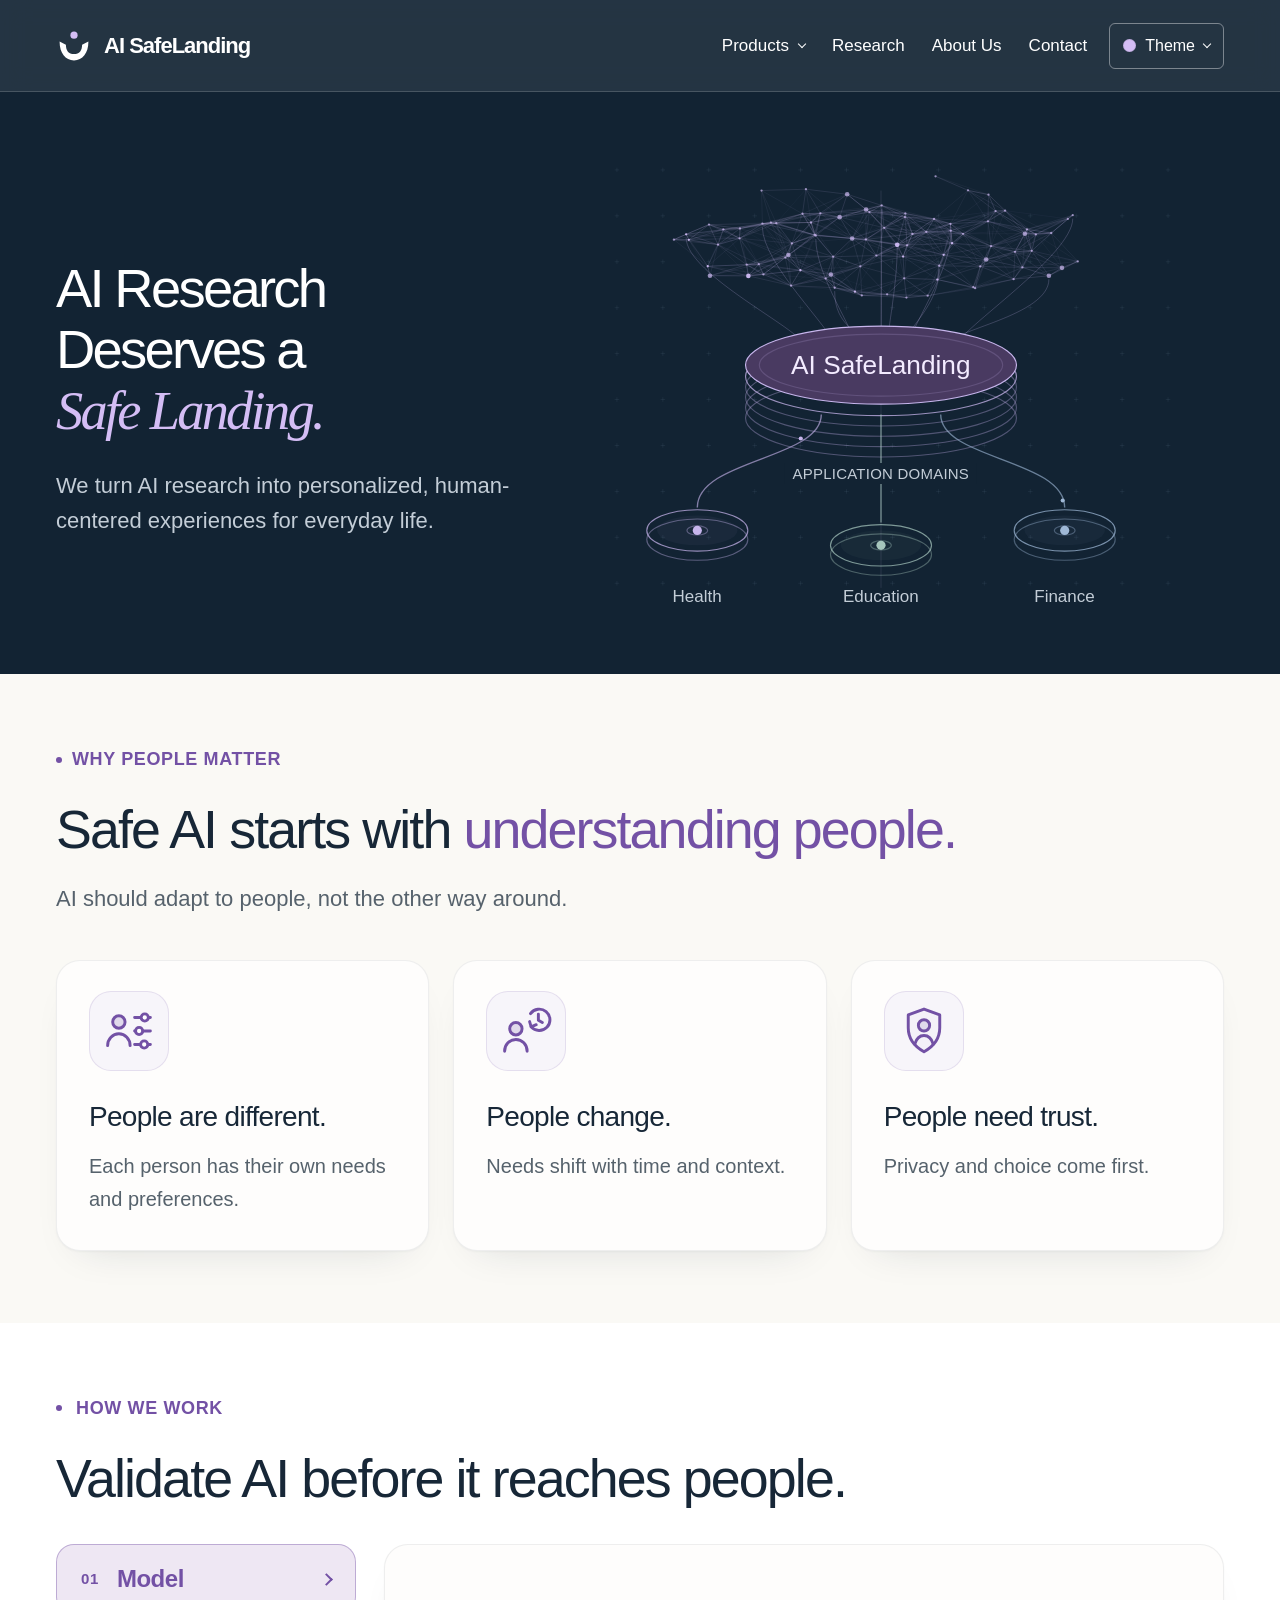
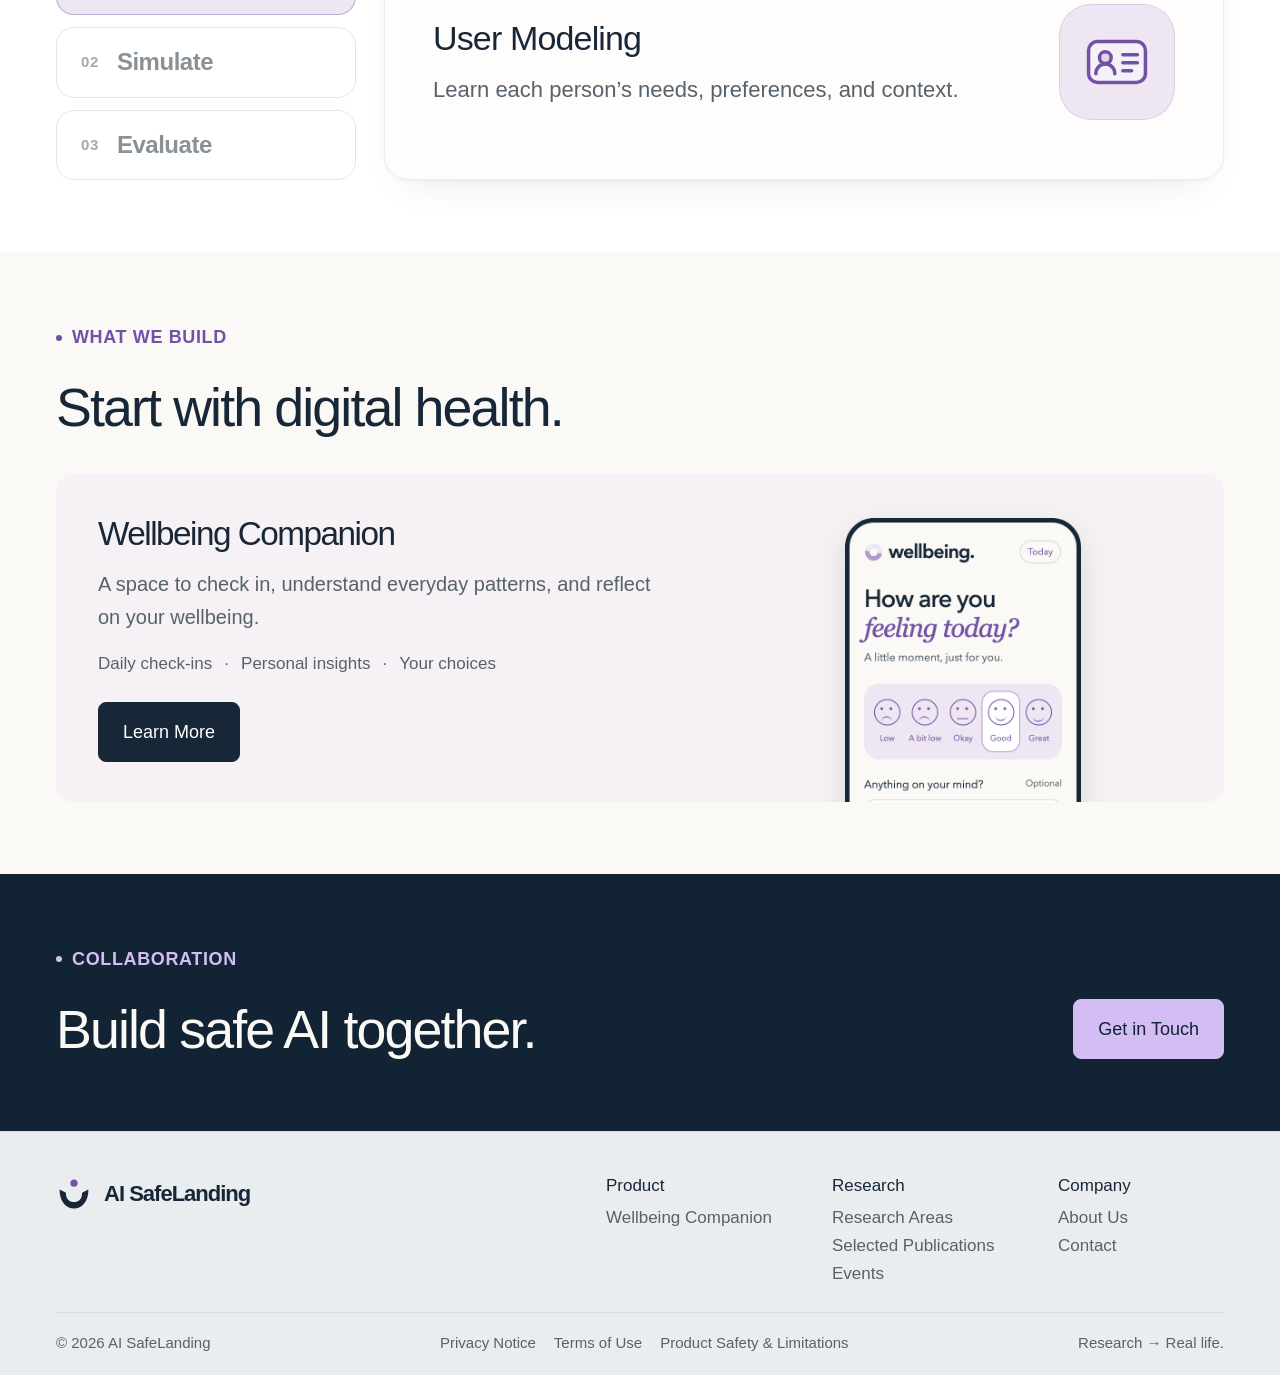
==== commit 7f82f930: "Replace the Products app preview with the MoodSense app's four tabs The "Small moments. A clearer pe" ====
--- a/site/index.html
+++ b/site/index.html
@@ -1,6 +1,6 @@
 <!doctype html>
 <!-- AI SafeLanding | V56 Unified editorial homepage. Design context: existing four themes; user modeling, simulation, applications, research and collaboration. Product UI is conceptual. Research publications supplied in the user-provided research page. -->
-<html lang="en"><head><meta charset="utf-8"><meta name="viewport" content="width=device-width,initial-scale=1"><meta name="color-scheme" content="light"><meta name="theme-color" content="#101e2d"><meta name="description" content="We turn advances in AI research into personalized, human-centered experiences that make everyday life better."><meta name="robots" content="noindex,nofollow"><title>AI research deserves a safe landing — AI SafeLanding</title><link id="site-favicon" rel="icon" type="image/svg+xml" href="./assets/brand/favicon-research.svg" data-base="./assets/brand/favicon-"><script src="./assets/themes.js?v=134"></script><link rel="stylesheet" href="./assets/site.css?v=134"><link rel="stylesheet" href="./assets/wellbeing.css?v=134"><link rel="stylesheet" href="./assets/themes.css?v=134"><link rel="stylesheet" href="./assets/refinements.css?v=134"><link rel="stylesheet" href="./assets/story.css?v=134"><link rel="stylesheet" href="./assets/ui.css?v=134"><script defer src="./assets/story.js?v=134"></script><script defer src="./assets/wellbeing.js?v=134"></script><script defer src="./assets/site.js?v=134"></script></head><body class="page-home"><a class="skip" href="#main">Skip to content</a><header class="site-header"><div class="wrap header-inner"><a class="brand" href="./" aria-label="AI SafeLanding home"><svg class="brand-mark" xmlns="http://www.w3.org/2000/svg" viewBox="10 10 80 80" width="36" height="36" aria-hidden="true" focusable="false"><path d="M18 40 L32 47 C32 60 38 68 50 68 C62 68 68 60 68 47 L82 40 C82 66 69 82 50 82 C31 82 18 66 18 40 Z" fill="currentColor"/><circle cx="50" cy="26" r="8" fill="var(--brand-accent, currentColor)"/></svg><span>AI SafeLanding</span></a><nav class="nav" id="main-nav" aria-label="Main navigation"><div class="dropdown"><button id="product-toggle" aria-expanded="false" aria-controls="product-menu">Products<span class="chevron" aria-hidden="true"></span></button><div class="dropdown-panel" id="product-menu" hidden><a href="./products/">Wellbeing Companion</a></div></div><a href="./research/">Research</a><a href="./about/">About Us</a><a href="./contact/">Contact</a></nav><div class="header-actions"><button class="menu-toggle" aria-expanded="false" aria-controls="main-nav">Menu <span aria-hidden="true">+</span></button><div class="theme-switcher"><button type="button" id="theme-toggle" aria-expanded="false" aria-controls="theme-panel" aria-label="Change color theme"><span class="theme-dot" aria-hidden="true"></span>Theme<span class="chevron" aria-hidden="true"></span></button><div id="theme-panel" class="theme-panel" hidden><div class="theme-panel-heading"><strong>Choose a theme</strong><span>Four expressions of the same purpose.</span></div><div class="theme-options" role="group" aria-label="Color theme"><button type="button" class="theme-option" data-theme-option="research" aria-pressed="true"><span class="theme-swatches" aria-hidden="true"><i style="background:#122333"></i><i style="background:#d4bdf5"></i><i style="background:#faf9f5"></i></span><span class="theme-option-copy"><strong>Research</strong><small>Scientific depth, human warmth.</small></span><span class="theme-check" aria-hidden="true">✓</span></button><button type="button" class="theme-option" data-theme-option="care" aria-pressed="false"><span class="theme-swatches" aria-hidden="true"><i style="background:#183b32"></i><i style="background:#c8d8a5"></i><i style="background:#f7f8f0"></i></span><span class="theme-option-copy"><strong>Care</strong><small>Calm, grounded, people first.</small></span><span class="theme-check" aria-hidden="true">✓</span></button><button type="button" class="theme-option" data-theme-option="human" aria-pressed="false"><span class="theme-swatches" aria-hidden="true"><i style="background:#f5ede1"></i><i style="background:#9b4f36"></i><i style="background:#302b26"></i></span><span class="theme-option-copy"><strong>Human</strong><small>Warm, open, approachable.</small></span><span class="theme-check" aria-hidden="true">✓</span></button><button type="button" class="theme-option" data-theme-option="clarity" aria-pressed="false"><span class="theme-swatches" aria-hidden="true"><i style="background:#eaf4f4"></i><i style="background:#12696e"></i><i style="background:#193b46"></i></span><span class="theme-option-copy"><strong>Clarity</strong><small>Clear thinking, trusted technology.</small></span><span class="theme-check" aria-hidden="true">✓</span></button></div><div class="theme-panel-footer"><span id="theme-selection">Research selected</span><button type="button" id="copy-theme-link">Copy theme link</button></div><p id="theme-feedback" class="theme-feedback" role="status" aria-live="polite"></p></div></div></div></div></header><main id="main"><!-- V57: leaner homepage; former 04 (research-driven innovation) merged into 02, one accent, fewer layers per column. -->
+<html lang="en"><head><meta charset="utf-8"><meta name="viewport" content="width=device-width,initial-scale=1"><meta name="color-scheme" content="light"><meta name="theme-color" content="#101e2d"><meta name="description" content="We turn advances in AI research into personalized, human-centered experiences that make everyday life better."><meta name="robots" content="noindex,nofollow"><title>AI research deserves a safe landing — AI SafeLanding</title><link id="site-favicon" rel="icon" type="image/svg+xml" href="./assets/brand/favicon-research.svg" data-base="./assets/brand/favicon-"><script src="./assets/themes.js?v=134"></script><link rel="stylesheet" href="./assets/site.css?v=134"><link rel="stylesheet" href="./assets/wellbeing.css?v=134"><link rel="stylesheet" href="./assets/themes.css?v=134"><link rel="stylesheet" href="./assets/refinements.css?v=134"><link rel="stylesheet" href="./assets/story.css?v=134"><link rel="stylesheet" href="./assets/ui.css?v=134"><link rel="stylesheet" href="./assets/moodsense.css?v=135"><script defer src="./assets/story.js?v=134"></script><script defer src="./assets/wellbeing.js?v=134"></script><script defer src="./assets/moodsense-art.js?v=135"></script><script defer src="./assets/moodsense.js?v=135"></script><script defer src="./assets/site.js?v=134"></script></head><body class="page-home"><a class="skip" href="#main">Skip to content</a><header class="site-header"><div class="wrap header-inner"><a class="brand" href="./" aria-label="AI SafeLanding home"><svg class="brand-mark" xmlns="http://www.w3.org/2000/svg" viewBox="10 10 80 80" width="36" height="36" aria-hidden="true" focusable="false"><path d="M18 40 L32 47 C32 60 38 68 50 68 C62 68 68 60 68 47 L82 40 C82 66 69 82 50 82 C31 82 18 66 18 40 Z" fill="currentColor"/><circle cx="50" cy="26" r="8" fill="var(--brand-accent, currentColor)"/></svg><span>AI SafeLanding</span></a><nav class="nav" id="main-nav" aria-label="Main navigation"><div class="dropdown"><button id="product-toggle" aria-expanded="false" aria-controls="product-menu">Products<span class="chevron" aria-hidden="true"></span></button><div class="dropdown-panel" id="product-menu" hidden><a href="./products/">Wellbeing Companion</a></div></div><a href="./research/">Research</a><a href="./about/">About Us</a><a href="./contact/">Contact</a></nav><div class="header-actions"><button class="menu-toggle" aria-expanded="false" aria-controls="main-nav">Menu <span aria-hidden="true">+</span></button><div class="theme-switcher"><button type="button" id="theme-toggle" aria-expanded="false" aria-controls="theme-panel" aria-label="Change color theme"><span class="theme-dot" aria-hidden="true"></span>Theme<span class="chevron" aria-hidden="true"></span></button><div id="theme-panel" class="theme-panel" hidden><div class="theme-panel-heading"><strong>Choose a theme</strong><span>Four expressions of the same purpose.</span></div><div class="theme-options" role="group" aria-label="Color theme"><button type="button" class="theme-option" data-theme-option="research" aria-pressed="true"><span class="theme-swatches" aria-hidden="true"><i style="background:#122333"></i><i style="background:#d4bdf5"></i><i style="background:#faf9f5"></i></span><span class="theme-option-copy"><strong>Research</strong><small>Scientific depth, human warmth.</small></span><span class="theme-check" aria-hidden="true">✓</span></button><button type="button" class="theme-option" data-theme-option="care" aria-pressed="false"><span class="theme-swatches" aria-hidden="true"><i style="background:#183b32"></i><i style="background:#c8d8a5"></i><i style="background:#f7f8f0"></i></span><span class="theme-option-copy"><strong>Care</strong><small>Calm, grounded, people first.</small></span><span class="theme-check" aria-hidden="true">✓</span></button><button type="button" class="theme-option" data-theme-option="human" aria-pressed="false"><span class="theme-swatches" aria-hidden="true"><i style="background:#f5ede1"></i><i style="background:#9b4f36"></i><i style="background:#302b26"></i></span><span class="theme-option-copy"><strong>Human</strong><small>Warm, open, approachable.</small></span><span class="theme-check" aria-hidden="true">✓</span></button><button type="button" class="theme-option" data-theme-option="clarity" aria-pressed="false"><span class="theme-swatches" aria-hidden="true"><i style="background:#eaf4f4"></i><i style="background:#12696e"></i><i style="background:#193b46"></i></span><span class="theme-option-copy"><strong>Clarity</strong><small>Clear thinking, trusted technology.</small></span><span class="theme-check" aria-hidden="true">✓</span></button></div><div class="theme-panel-footer"><span id="theme-selection">Research selected</span><button type="button" id="copy-theme-link">Copy theme link</button></div><p id="theme-feedback" class="theme-feedback" role="status" aria-live="polite"></p></div></div></div></div></header><main id="main"><!-- V57: leaner homepage; former 04 (research-driven innovation) merged into 02, one accent, fewer layers per column. -->
 <section class="story-hero diagram-hero" data-screen-label="Home / Research to real life">
   <div class="wrap story-hero-grid">
     <div class="story-hero-copy"><h1>AI Research Deserves a <em>Safe Landing.</em></h1><p>We turn AI research into personalized, human-centered experiences for everyday life.</p></div>
--- a/site/assets/moodsense.css
+++ b/site/assets/moodsense.css
@@ -0,0 +1,228 @@
+/* MoodSense app preview (Products page). Mirrors the MoodSense app's theme (src/theme) and screen styles.
+   Everything is scoped under .ms-gallery / .ms-device so the site's editorial styles cannot leak in. */
+.ms-gallery{display:grid;grid-template-columns:repeat(4,minmax(0,1fr));gap:22px;max-width:1240px;margin:auto}
+.ms-gallery .gallery-screen{min-width:0;display:flex;flex-direction:column;align-items:center}
+.ms-gallery .gallery-screen-heading{width:100%;max-width:300px;margin-bottom:16px}
+.mobile-gallery .ms-gallery-hint{text-align:center;font-size:14px;margin:0 auto 22px;color:var(--secondary,#52684b)}
+.ms-gallery .ms-device{zoom:.78}
+@media(max-width:1279px){.ms-gallery{grid-template-columns:repeat(2,minmax(0,1fr));max-width:780px;gap:36px 28px}.ms-gallery .ms-device{zoom:.86}}
+@media(max-width:720px){.ms-gallery{grid-template-columns:1fr;gap:40px}.ms-gallery .gallery-screen-heading{text-align:center;max-width:340px}.ms-gallery .ms-device{zoom:.9}}
+@media(max-width:380px){.ms-gallery .ms-device{zoom:.8}}
+
+.ms-device{--bg:#faf6ee;--surface:#fffdf8;--surface2:#f2ece1;--ink:#3a322b;--ink2:#6f6559;--ink3:#a2978a;--primary:#8dbb9f;--on-primary:#2f3a33;--primary-soft:#e4efe8;--primary-deep:#4f8264;--amber:#a9702c;--amber-soft:#f8ead6;--rose:#a4527c;--rose-soft:#f6e2ec;--indigo:#5a5fb0;--indigo-soft:#e9e9f7;--violet:#8056a8;--violet-soft:#f0e8f7;--line:#e9e1d4;
+  position:relative;display:flex;flex-direction:column;width:375px;height:812px;flex-shrink:0;overflow:hidden;background:var(--bg);color:var(--ink);border:9px solid #1d1d1f;border-radius:54px;box-shadow:0 0 0 2px #3a3a3c,0 22px 44px #2b2a2433;
+  font-family:-apple-system,BlinkMacSystemFont,"SF Pro Text","Segoe UI",Roboto,"Helvetica Neue",Arial,sans-serif;font-size:15px;line-height:1.3;text-align:left;-webkit-font-smoothing:antialiased;letter-spacing:0}
+.ms-device *{box-sizing:border-box;margin:0;padding:0}
+.ms-device [hidden]{display:none!important}
+.ms-device button{font:inherit;color:inherit;background:none;border:0;cursor:pointer;text-align:inherit;letter-spacing:inherit}
+.ms-device button:focus-visible,.ms-device [tabindex]:focus-visible{outline:2px solid var(--primary-deep);outline-offset:2px}
+.ms-device p,.ms-device h3,.ms-device h4{font-size:inherit;line-height:inherit;color:inherit;font-weight:inherit;letter-spacing:0}
+.ms-device svg{display:block}
+.ms-device i[data-ms-icon]{display:inline-flex;font-style:normal}
+.ms-device .ms-ico{width:1em;height:1em;fill:currentColor}
+
+.ms-device /* status bar,.ms-device tab bar */
+.ms-statusbar{position:relative;flex-shrink:0;height:47px;display:flex;align-items:center;justify-content:space-between;padding:6px 30px 0 34px;font-size:16px;font-weight:600;color:#000;background:var(--bg)}
+.ms-device .ms-island{position:absolute;left:50%;top:10px;width:118px;height:33px;margin-left:-59px;border-radius:20px;background:#000}
+.ms-device .ms-sys{display:flex;align-items:center;gap:6px}
+.ms-device .ms-signal{width:17px;height:11px;background:linear-gradient(90deg,#000 0 3px,transparent 3px 4.6px,#000 4.6px 7.6px,transparent 7.6px 9.2px,#000 9.2px 12.2px,transparent 12.2px 13.8px,#000 13.8px);clip-path:polygon(0 70%,22% 70%,22% 48%,45% 48%,45% 26%,72% 26%,72% 0,100% 0,100% 100%,0 100%)}
+.ms-device .ms-wifi{width:16px;height:12px;background:#000;clip-path:path('M8 12 L5.2 8.8 A4 4 0 0 1 10.8 8.8 Z M3.1 6.6 A7 7 0 0 1 12.9 6.6 L11.5 8 A5 5 0 0 0 4.5 8 Z M1 4.4 A10 10 0 0 1 15 4.4 L13.6 5.8 A8 8 0 0 0 2.4 5.8 Z')}
+.ms-device .ms-battery{position:relative;width:25px;height:12px;border:1px solid #00000059;border-radius:4px}
+.ms-device .ms-battery:before{content:"";position:absolute;inset:1.5px;right:5px;background:#000;border-radius:2px}
+.ms-device .ms-battery:after{content:"";position:absolute;right:-3.5px;top:3.5px;width:2px;height:4px;background:#00000059;border-radius:0 2px 2px 0}
+.ms-device .ms-body{position:relative;flex:1;min-height:0}
+.ms-device .ms-scroll{position:absolute;inset:0;overflow-y:auto;overscroll-behavior:contain;padding:16px 16px 28px;scrollbar-width:none}
+.ms-device .ms-scroll::-webkit-scrollbar{display:none}
+.ms-device .ms-tabbar{flex-shrink:0;display:grid;grid-template-columns:repeat(4,1fr);background:var(--surface);border-top:.5px solid var(--line);padding:6px 0 0;height:83px;position:relative;z-index:4}
+.ms-device .ms-tabbar button{display:flex;flex-direction:column;align-items:center;gap:3px;color:var(--ink3);font-size:11px;height:49px;justify-content:flex-start;padding-top:1px}
+.ms-device .ms-tabbar i{font-size:24px}
+.ms-device .ms-tabbar button[aria-current=page]{color:var(--primary)}
+.ms-device .ms-homebar{position:absolute;bottom:8px;left:50%;width:134px;height:5px;margin-left:-67px;border-radius:3px;background:#1d1d1f;z-index:9}
+.ms-device .ms-noscript{padding:30px;color:var(--ink2)}
+
+.ms-device /* shared app pieces (components/index.tsx) */
+.ms-title{font-size:22px;font-weight:700;color:var(--ink)}
+.ms-device .ms-subtitle{font-size:13px;color:var(--ink2);margin-top:2px}
+.ms-device .ms-card{background:var(--surface);border:.5px solid var(--line);border-radius:16px;padding:16px;box-shadow:0 2px 8px #3a322b0d;margin-top:12px}
+.ms-device .ms-card.ms-plain{background:var(--surface2);border:0;box-shadow:none}
+.ms-device .ms-card.ms-rows{padding-top:4px;padding-bottom:4px}
+.ms-device .ms-h2{font-size:17px;font-weight:600;color:var(--ink)}
+.ms-device .ms-sec{display:flex;align-items:center;justify-content:space-between;margin:24px 0 8px}
+.ms-device .ms-sec>span{font-size:11px;font-weight:700;letter-spacing:.8px;text-transform:uppercase;color:var(--ink3)}
+.ms-device .ms-link{font-size:12px;font-weight:700;color:var(--indigo)!important;display:inline-flex;align-items:center;gap:3px}
+.ms-device .ms-row{display:flex!important;align-items:center;gap:12px;padding:12px 0;width:100%}
+.ms-device .ms-row+.ms-row{border-top:.5px solid var(--line)}
+.ms-device .ms-row .ms-tile{width:40px;height:40px;flex-shrink:0;border-radius:12px;display:grid;place-items:center;font-size:20px;background:var(--surface2)}
+.ms-device .ms-row .ms-rt{flex:1;min-width:0}
+.ms-device .ms-row .ms-rt b{display:block;font-size:15px;font-weight:600;color:var(--ink)}
+.ms-device .ms-row .ms-rt small{display:block;font-size:13px;color:var(--ink2);margin-top:2px;line-height:1.3}
+.ms-device .ms-row .ms-right{margin-left:8px;display:flex;align-items:center;color:var(--primary-deep);font-size:20px}
+.ms-device .ms-row .ms-right.ms-muted{color:var(--ink3);font-size:18px}
+.ms-device .ms-pill{display:inline-flex;align-items:center;gap:4px;border-radius:999px;padding:4px 12px;font-size:11px;font-weight:600;background:var(--surface2);color:var(--ink2);white-space:nowrap}
+.ms-device .ms-btn{display:flex!important;align-items:center;justify-content:center;gap:6px;min-height:48px;border-radius:999px;padding:12px 24px;font-size:17px;font-weight:600;text-align:center!important;background:var(--primary);color:var(--on-primary);width:100%}
+.ms-device .ms-btn.ms-ghost{background:var(--primary-soft);color:var(--primary-deep)}
+.ms-device .ms-btn:active,.ms-device .ms-press:active{opacity:.7}
+.ms-device .ms-row:active,.ms-device .ms-face:active{opacity:.7}
+
+.ms-device /* Home */
+.ms-faces{display:flex;justify-content:space-between;margin:14px -6px 0}
+.ms-device .ms-face{display:flex!important;flex-direction:column;align-items:center;gap:6px;padding:8px 6px;border-radius:14px;border:1.5px solid transparent;width:62px;transition:background .15s}
+.ms-device .ms-face span{font-size:12px;color:var(--ink2)}
+.ms-device .ms-face.is-on{background:var(--primary-soft);border-color:var(--primary)}
+.ms-device .ms-face.is-on span{color:var(--ink);font-weight:600}
+.ms-device .ms-face svg{width:44px;height:44px}
+.ms-device .ms-today{margin-top:16px;padding-top:14px;border-top:.5px solid var(--line)}
+.ms-device .ms-today-head{display:flex;justify-content:space-between;align-items:baseline}
+.ms-device .ms-today-head b{font-size:12px;font-weight:700;color:var(--ink2)}
+.ms-device .ms-today-head span{font-size:11px;font-weight:500;color:var(--ink3)}
+.ms-device .ms-dots{display:flex;flex-wrap:wrap;gap:8px;margin-top:10px}
+.ms-device .ms-dots button{width:14px;height:14px;border-radius:50%}
+.ms-device .ms-dots button.is-on{box-shadow:0 0 0 2px var(--surface),0 0 0 4px var(--ink2)}
+.ms-device .ms-dots button.is-new{animation:msPop .45s ease}
+@keyframes msPop{0%{transform:scale(0)}70%{transform:scale(1.3)}100%{transform:scale(1)}}
+.ms-device .ms-empty-note{font-size:13px;color:var(--ink2);margin-top:18px}
+.ms-device .ms-community-label{font-size:13px;color:var(--ink);margin-top:-4px}
+.ms-device .ms-planet{position:relative;margin-top:12px;height:268px;border-radius:16px;overflow:hidden;background:radial-gradient(120% 90% at 50% 0%,#fffdf8,#f3ebdf);border:.5px solid var(--line);cursor:grab;touch-action:pan-y}
+.ms-device .ms-planet:active{cursor:grabbing}
+.ms-device .ms-planet canvas{width:100%;height:100%;display:block}
+.ms-device .ms-planet-legend{position:absolute;left:10px;right:10px;bottom:10px;display:flex;flex-wrap:wrap;justify-content:center;gap:4px 10px;pointer-events:none}
+.ms-device .ms-planet-legend span{display:flex;align-items:center;gap:4px;font-size:11px;font-weight:600;color:var(--ink2)}
+.ms-device .ms-planet-legend i{width:8px;height:8px;border-radius:50%}
+.ms-device .ms-planet-hint{position:absolute;top:10px;right:12px;font-size:10px;font-weight:600;color:var(--ink3)}
+.ms-device .ms-trend-head{display:flex;gap:12px;align-items:center}
+.ms-device .ms-trend-head svg{width:44px;height:44px;flex-shrink:0}
+.ms-device .ms-trend-head div{min-width:0}
+.ms-device .ms-trend-head small{display:block;font-size:13px;color:var(--ink2);margin-top:2px;white-space:nowrap;overflow:hidden;text-overflow:ellipsis}
+.ms-device .ms-chips{display:flex;gap:6px;margin:14px 0 6px}
+.ms-device .ms-chip{border-radius:999px;padding:5px 10px;font-size:12px;font-weight:600;background:var(--surface2);color:var(--ink2)}
+.ms-device .ms-chip.is-on{background:var(--primary-soft);color:var(--primary-deep)}
+.ms-device .ms-legend{display:flex;gap:14px;margin-top:8px;font-size:11px;color:var(--ink2);font-weight:500}
+.ms-device .ms-legend span{display:flex;align-items:center;gap:5px}
+.ms-device .ms-legend i{width:14px;border-top:2px solid #3f7d63}
+.ms-device .ms-legend i.dash{border-top:2px dashed var(--indigo)}
+.ms-device .ms-foot{font-size:11px;color:var(--ink3);margin-top:8px;line-height:1.35}
+
+.ms-device /* Community */
+.ms-sub-line{font-size:13px;color:var(--ink2);margin-top:-2px}
+.ms-device .ms-group{display:flex;gap:12px;align-items:center;margin-top:12px}
+.ms-device .ms-group .ms-gicon{width:44px;height:44px;flex-shrink:0;border-radius:12px;background:var(--primary-soft);display:grid;place-items:center;font-size:22px}
+.ms-device .ms-group .ms-gicon.ms-logo{background:#fff;border:.5px solid var(--line);border-radius:22px}
+.ms-device .ms-group .ms-gbody{flex:1;min-width:0}
+.ms-device .ms-group .ms-gbody b{display:block;font-size:15px;font-weight:700;color:var(--ink);line-height:1.2}
+.ms-device .ms-group .ms-gbody p{font-size:13px;color:var(--ink2);margin-top:3px}
+.ms-device .ms-group .ms-gbody small{display:block;font-size:11px;font-weight:500;color:var(--ink3);margin-top:3px}
+.ms-device .ms-gact{display:flex;flex-direction:column;gap:6px;flex-shrink:0;width:94px}
+.ms-device .ms-join{display:flex!important;align-items:center;justify-content:center;gap:4px;height:32px;border-radius:999px;background:var(--primary);color:var(--on-primary);font-size:13px;font-weight:700}
+.ms-device .ms-join.is-joined{background:var(--primary-soft);color:var(--primary-deep)}
+.ms-device .ms-join i{font-size:14px}
+.ms-device .ms-filter{display:flex;gap:6px;margin-top:10px}
+.ms-device .ms-filter button{border-radius:999px;padding:5px 12px;font-size:12px;font-weight:600;background:var(--surface2);color:var(--ink2)}
+.ms-device .ms-filter button.is-on{background:var(--primary);color:var(--on-primary)}
+.ms-device .ms-more{font-size:12px;font-weight:700;color:var(--ink3);margin:18px 0 0}
+
+.ms-device /* Recharge */
+.ms-tabs{display:flex;gap:6px;overflow-x:auto;margin:12px -16px 0;padding:0 16px;scrollbar-width:none}
+.ms-device .ms-tabs::-webkit-scrollbar{display:none}
+.ms-device .ms-tabs button{flex-shrink:0;border-radius:999px;padding:5px 12px;font-size:11px;font-weight:700;background:var(--surface2);color:var(--ink2)}
+.ms-device .ms-tabs button.is-on{background:var(--primary);color:var(--on-primary)}
+.ms-device .ms-because{display:flex;align-items:center;gap:6px;font-size:13px;color:var(--ink2);margin-top:12px}
+.ms-device .ms-because .ms-pill{font-weight:700}
+.ms-device .ms-row .ms-tile.ms-soft{background:var(--primary-soft)}
+
+.ms-device /* You */
+.ms-growth{display:flex;gap:12px;align-items:center}
+.ms-device .ms-growth svg{width:96px;height:96px;flex-shrink:0}
+.ms-device .ms-growth small{display:block;font-size:11px;font-weight:700;color:var(--ink3)}
+.ms-device .ms-growth b{display:block;font-size:22px;font-weight:700;color:var(--ink);margin:1px 0 2px}
+.ms-device .ms-growth p{font-size:13px;color:var(--ink2)}
+.ms-device .ms-progress{height:6px;border-radius:3px;background:var(--surface2);overflow:hidden;margin-top:12px}
+.ms-device .ms-progress span{display:block;height:100%;background:var(--primary-deep);border-radius:3px;transition:width .5s}
+.ms-device .ms-progress-note{font-size:11px;font-weight:600;color:var(--ink3);margin-top:6px}
+.ms-device .ms-growth-copy{font-size:13px;color:var(--ink);margin-top:8px;line-height:1.4}
+.ms-device .ms-range{display:flex;gap:8px;margin-top:12px}
+.ms-device .ms-range .ms-btn{padding:12px 6px}
+.ms-device .ms-chart{display:flex;align-items:center;height:56px;margin-top:14px}
+.ms-device .ms-chart>div{flex:1;display:flex;align-items:center;justify-content:center;min-width:0}
+.ms-device .ms-ring{border-radius:50%;display:flex;align-items:center;justify-content:center;flex-shrink:0}
+.ms-device .ms-ring.ms-hollow{width:12px;height:12px;border:1.5px solid var(--ink3);background:transparent}
+.ms-device .ms-ring.ms-thin{border-width:1px}
+.ms-device .ms-chart-labels{display:flex}
+.ms-device .ms-chart-labels span{flex:1;text-align:center;font-size:11px;color:var(--ink3);white-space:nowrap;overflow:visible}
+.ms-device .ms-report-btns{display:flex;gap:8px;margin-top:12px}
+.ms-device .ms-report{font-size:15px;color:var(--ink);margin-top:12px;line-height:1.45;animation:msFade .3s ease}
+@keyframes msFade{from{opacity:0;transform:translateY(4px)}to{opacity:1;transform:none}}
+
+.ms-device /* overlays: sheets and full screens */
+.ms-layer{position:absolute;inset:0;z-index:6}
+.ms-device .ms-scrim{position:absolute;inset:0;background:#0000004d;animation:msIn .2s ease}
+@keyframes msIn{from{opacity:0}}
+.ms-device .ms-sheet{position:absolute;left:0;right:0;bottom:0;background:var(--surface);border-radius:20px 20px 0 0;padding:20px 20px 24px;animation:msUp .25s ease;max-height:92%;overflow-y:auto}
+@keyframes msUp{from{transform:translateY(40px);opacity:0}}
+.ms-device .ms-sheet .ms-h2{margin-top:4px}
+.ms-device .ms-sheet-sub{font-size:13px;color:var(--ink3);margin-top:4px}
+.ms-device .ms-tags{display:flex;flex-wrap:wrap;gap:8px;margin:16px 0 20px}
+.ms-device .ms-tags button{border-radius:999px;padding:9px 14px;font-size:13px;background:var(--surface2);color:var(--ink2);border:1px solid transparent}
+.ms-device .ms-sheet-top{display:flex;justify-content:space-between;align-items:center}
+.ms-device .ms-sheet-top .ms-emoji{font-size:34px}
+.ms-device .ms-x{font-size:22px;color:var(--ink3)!important;display:flex}
+.ms-device .ms-sheet-body{font-size:15px;color:var(--ink2);margin:8px 0 20px;line-height:1.45}
+.ms-device .ms-sheet textarea{width:100%;min-height:120px;border:.5px solid var(--line);border-radius:16px;padding:12px;font:inherit;font-size:15px;color:var(--ink);background:var(--bg);resize:none;margin:0 0 8px}
+.ms-device .ms-note{font-size:11px;color:var(--ink3);margin-bottom:14px}
+.ms-device .ms-full{position:absolute;inset:0;background:var(--bg);display:flex;flex-direction:column;animation:msUp .25s ease}
+.ms-device .ms-navbar{display:flex;align-items:center;gap:12px;height:52px;padding:0 16px;background:var(--surface);border-bottom:.5px solid var(--line);flex-shrink:0}
+.ms-device .ms-navbar h4{flex:1;font-size:17px;font-weight:500;color:var(--ink);white-space:nowrap;overflow:hidden;text-overflow:ellipsis}
+.ms-device .ms-navbar button{font-size:22px;display:flex;color:var(--ink)}
+.ms-device .ms-navbar .ms-leave{font-size:11px;font-weight:500;color:var(--ink3)}
+.ms-device .ms-full-body{flex:1;overflow-y:auto;padding:16px;scrollbar-width:none}
+.ms-device .ms-full-body::-webkit-scrollbar{display:none}
+.ms-device /* Mood Check */
+.ms-q-track{height:6px;border-radius:3px;background:var(--surface2);margin:14px 0 18px;overflow:hidden}
+.ms-device .ms-q-track span{display:block;height:100%;background:var(--primary);border-radius:3px;transition:width .3s}
+.ms-device .ms-q-stem{font-size:15px;color:var(--ink2)}
+.ms-device .ms-q{font-size:22px;font-weight:700;color:var(--ink);margin:8px 0 18px;line-height:1.25}
+.ms-device .ms-opts{display:flex;flex-direction:column;gap:10px}
+.ms-device .ms-opt{display:block;width:100%;padding:16px!important;border-radius:16px;background:var(--surface)!important;border:1px solid var(--line)!important;font-size:15px;color:var(--ink)}
+.ms-device .ms-opt.is-on{background:var(--primary-soft)!important;border-color:var(--primary)!important;font-weight:600}
+.ms-device .ms-done-card{text-align:center;padding:28px 16px}
+.ms-device .ms-done-card svg{width:72px;height:72px;margin:0 auto 10px}
+.ms-device /* Activity player */
+.ms-player{flex:1;display:flex;flex-direction:column;align-items:center;padding:16px 16px 22px;text-align:center}
+.ms-device .ms-goal{font-size:11px;font-weight:700;letter-spacing:.8px;text-transform:uppercase;color:var(--primary-deep)}
+.ms-device .ms-player-desc{font-size:13px;color:var(--ink3);margin-top:4px}
+.ms-device .ms-orb{flex:1;display:flex;align-items:center;justify-content:center;width:100%}
+.ms-device .ms-orb-ring{position:relative;width:240px;height:240px;border-radius:50%;border:1.5px solid #ece4d6;display:grid;place-items:center}
+.ms-device .ms-orb-glow{position:absolute;width:160px;height:160px;border-radius:50%;background:#e4efe8b3;transform:scale(.55);transition:transform 4s ease-in-out}
+.ms-device .ms-orb-core{position:relative;width:90px;height:90px;border-radius:50%;background:var(--primary-soft);border:3px solid var(--primary);display:grid;place-items:center;box-shadow:0 0 0 14px #e4efe880}
+.ms-device .ms-orb-core svg{width:66px;height:66px}
+.ms-device .ms-phase{font-size:22px;font-weight:700;color:var(--ink)}
+.ms-device .ms-left{font-size:13px;color:var(--ink3);margin-top:4px}
+.ms-device .ms-pchips{display:flex;flex-wrap:wrap;justify-content:center;gap:6px;margin-top:22px;max-width:220px}
+.ms-device .ms-pchips button{display:flex;align-items:center;gap:4px;border-radius:999px;padding:4px 10px;font-size:11px;font-weight:600;background:var(--primary-soft);color:var(--primary-deep)}
+.ms-device .ms-pchips button.is-off{background:var(--surface2);color:var(--ink3)}
+.ms-device .ms-sound-art{width:190px;height:190px;border-radius:50%;background:var(--primary-soft);display:grid;place-items:center;font-size:80px;margin:auto;position:relative}
+.ms-device .ms-sound-art.is-playing:before{content:"";position:absolute;inset:-14px;border-radius:50%;border:2px solid var(--primary);animation:msPulse 2.4s ease-out infinite}
+@keyframes msPulse{from{transform:scale(.9);opacity:1}to{transform:scale(1.15);opacity:0}}
+.ms-device .ms-play{width:64px;height:64px;border-radius:50%;background:var(--primary)!important;color:var(--on-primary)!important;display:grid!important;place-items:center;font-size:34px;margin:18px auto 0}
+.ms-device /* Group room */
+.ms-members{display:flex;gap:8px;padding:8px 16px;border-bottom:.5px solid var(--line);background:var(--bg)}
+.ms-device .ms-member{flex:1;display:flex;align-items:center;gap:4px;min-width:0}
+.ms-device .ms-avatar{width:30px;height:30px;border-radius:15px;display:grid;place-items:center;border:.5px solid var(--line);font-size:14px;flex-shrink:0}
+.ms-device .ms-member b{display:block;font-size:11px;font-weight:700;color:var(--ink);white-space:nowrap;overflow:hidden;text-overflow:ellipsis}
+.ms-device .ms-member small{display:block;font-size:11px;font-weight:500;color:var(--ink3)}
+.ms-device .ms-msgs{display:flex;flex-direction:column;gap:12px;padding:16px;flex:1;overflow-y:auto;scrollbar-width:none}
+.ms-device .ms-msgs::-webkit-scrollbar{display:none}
+.ms-device .ms-bubble-row{display:flex;flex-direction:column;align-items:flex-start;gap:2px;max-width:85%;animation:msFade .25s ease}
+.ms-device .ms-bubble-row.is-mine{align-self:flex-end;align-items:flex-end}
+.ms-device .ms-bname{font-size:11px;font-weight:700;color:var(--ink2);display:flex;align-items:center;gap:4px}
+.ms-device .ms-bubble{padding:8px 12px;border-radius:16px;background:var(--surface);font-size:15px;color:var(--ink);line-height:1.35}
+.ms-device .ms-bubble-row.is-mine .ms-bubble{background:var(--primary)}
+.ms-device .ms-bubble-row.is-guide .ms-bubble{background:var(--indigo-soft)}
+.ms-device .ms-btime{font-size:11px;font-weight:500;color:var(--ink3)}
+.ms-device .ms-typing{font-size:11px;font-weight:500;color:var(--indigo)}
+.ms-device .ms-composer{display:flex;align-items:flex-end;gap:8px;padding:8px 12px 10px;border-top:.5px solid var(--line);background:var(--surface)}
+.ms-device .ms-guidechip{display:flex!important;align-items:center;gap:4px;padding:6px 8px!important;border-radius:999px!important;background:var(--indigo-soft)!important;color:var(--indigo)!important;font-size:11px;font-weight:700;margin-bottom:4px}
+.ms-device .ms-composer input{flex:1;min-width:0;font:inherit;font-size:15px;color:var(--ink);border:.5px solid var(--line);border-radius:16px;padding:8px 12px;background:var(--bg)}
+.ms-device .ms-send{width:36px;height:36px;border-radius:50%;background:var(--primary)!important;color:var(--on-primary)!important;display:grid!important;place-items:center;font-size:18px;flex-shrink:0}
+.ms-device .ms-toast{position:absolute;left:50%;bottom:14px;transform:translate(-50%,10px);max-width:320px;width:max-content;background:#3a322bf0;color:#fff;font-size:13px;line-height:1.35;padding:10px 14px;border-radius:14px;opacity:0;transition:opacity .2s,transform .2s;pointer-events:none;z-index:8;text-align:center}
+.ms-device .ms-toast.is-on{opacity:1;transform:translate(-50%,0)}
+@media(prefers-reduced-motion:reduce){.ms-device *{animation:none!important;transition:none!important}}
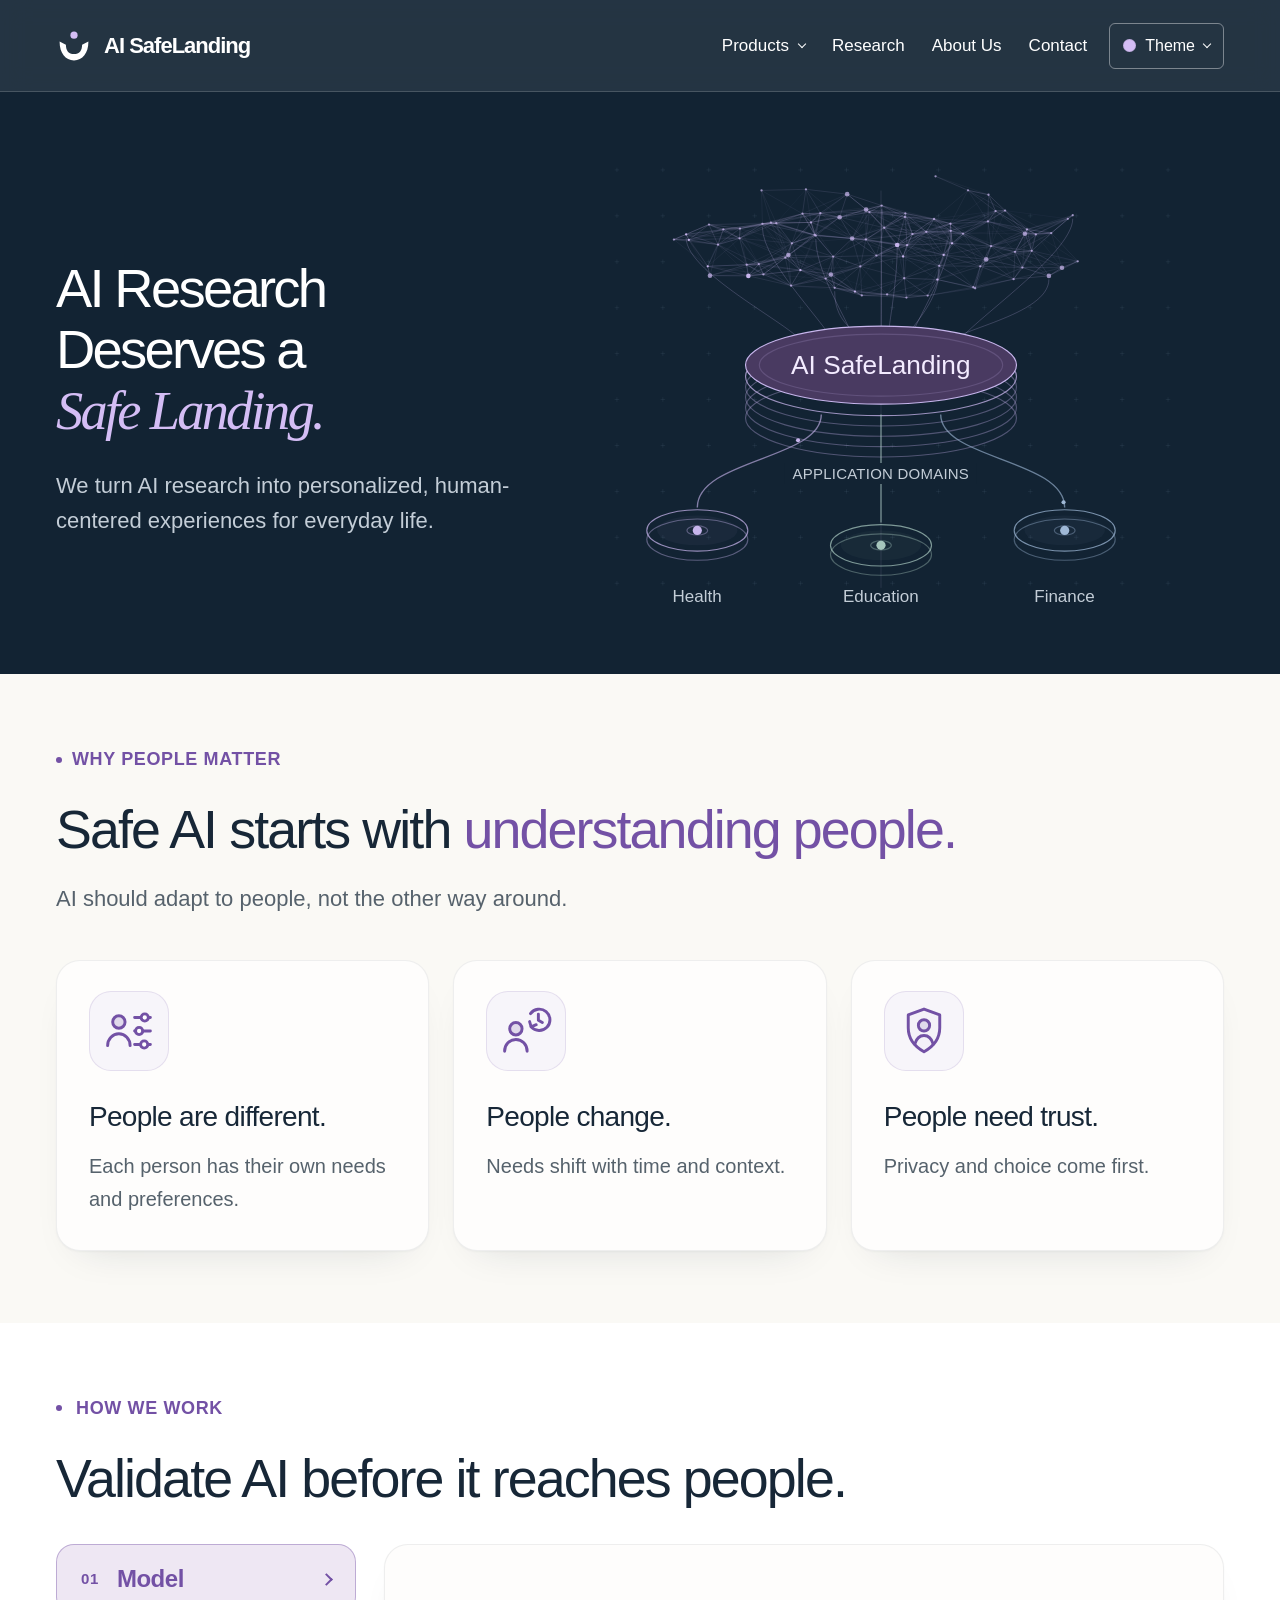
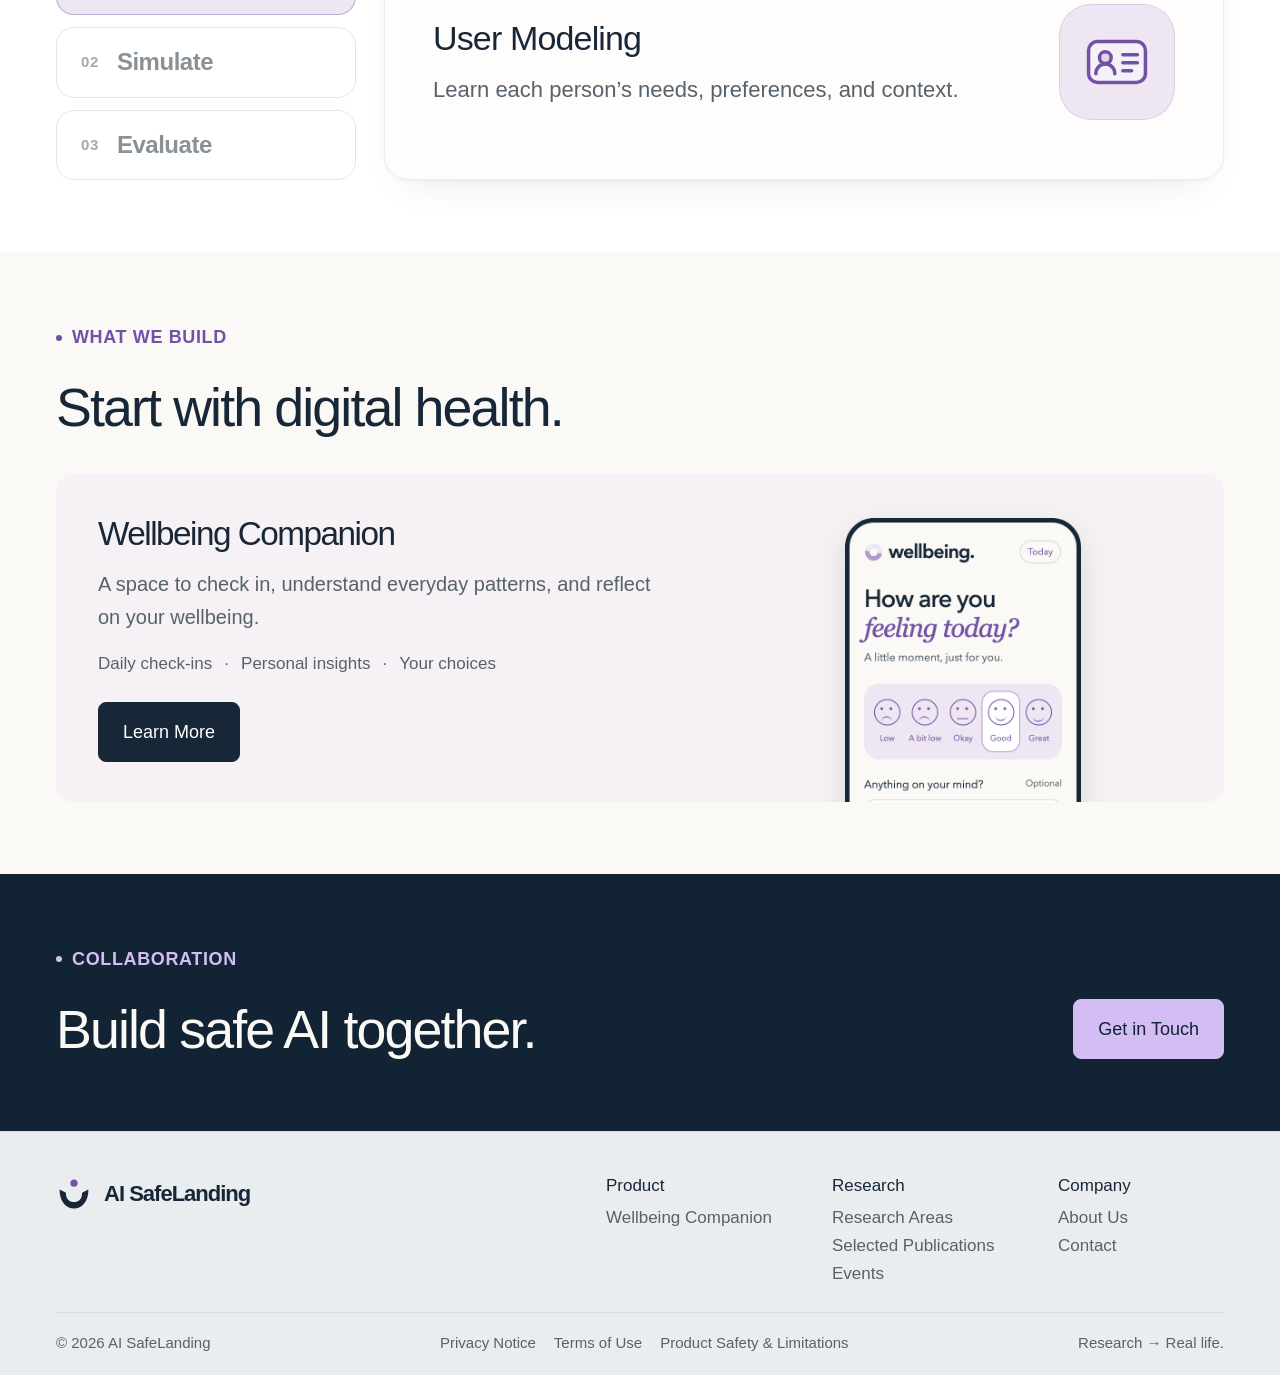
==== commit 9855168c: "Simplify the MoodSense preview and polish its planet, chart and summary - Each phone now just shows " ====
--- a/site/index.html
+++ b/site/index.html
@@ -1,6 +1,6 @@
 <!doctype html>
 <!-- AI SafeLanding | V56 Unified editorial homepage. Design context: existing four themes; user modeling, simulation, applications, research and collaboration. Product UI is conceptual. Research publications supplied in the user-provided research page. -->
-<html lang="en"><head><meta charset="utf-8"><meta name="viewport" content="width=device-width,initial-scale=1"><meta name="color-scheme" content="light"><meta name="theme-color" content="#101e2d"><meta name="description" content="We turn advances in AI research into personalized, human-centered experiences that make everyday life better."><meta name="robots" content="noindex,nofollow"><title>AI research deserves a safe landing — AI SafeLanding</title><link id="site-favicon" rel="icon" type="image/svg+xml" href="./assets/brand/favicon-research.svg" data-base="./assets/brand/favicon-"><script src="./assets/themes.js?v=134"></script><link rel="stylesheet" href="./assets/site.css?v=134"><link rel="stylesheet" href="./assets/wellbeing.css?v=134"><link rel="stylesheet" href="./assets/themes.css?v=134"><link rel="stylesheet" href="./assets/refinements.css?v=134"><link rel="stylesheet" href="./assets/story.css?v=134"><link rel="stylesheet" href="./assets/ui.css?v=134"><link rel="stylesheet" href="./assets/moodsense.css?v=135"><script defer src="./assets/story.js?v=134"></script><script defer src="./assets/wellbeing.js?v=134"></script><script defer src="./assets/moodsense-art.js?v=135"></script><script defer src="./assets/moodsense.js?v=135"></script><script defer src="./assets/site.js?v=134"></script></head><body class="page-home"><a class="skip" href="#main">Skip to content</a><header class="site-header"><div class="wrap header-inner"><a class="brand" href="./" aria-label="AI SafeLanding home"><svg class="brand-mark" xmlns="http://www.w3.org/2000/svg" viewBox="10 10 80 80" width="36" height="36" aria-hidden="true" focusable="false"><path d="M18 40 L32 47 C32 60 38 68 50 68 C62 68 68 60 68 47 L82 40 C82 66 69 82 50 82 C31 82 18 66 18 40 Z" fill="currentColor"/><circle cx="50" cy="26" r="8" fill="var(--brand-accent, currentColor)"/></svg><span>AI SafeLanding</span></a><nav class="nav" id="main-nav" aria-label="Main navigation"><div class="dropdown"><button id="product-toggle" aria-expanded="false" aria-controls="product-menu">Products<span class="chevron" aria-hidden="true"></span></button><div class="dropdown-panel" id="product-menu" hidden><a href="./products/">Wellbeing Companion</a></div></div><a href="./research/">Research</a><a href="./about/">About Us</a><a href="./contact/">Contact</a></nav><div class="header-actions"><button class="menu-toggle" aria-expanded="false" aria-controls="main-nav">Menu <span aria-hidden="true">+</span></button><div class="theme-switcher"><button type="button" id="theme-toggle" aria-expanded="false" aria-controls="theme-panel" aria-label="Change color theme"><span class="theme-dot" aria-hidden="true"></span>Theme<span class="chevron" aria-hidden="true"></span></button><div id="theme-panel" class="theme-panel" hidden><div class="theme-panel-heading"><strong>Choose a theme</strong><span>Four expressions of the same purpose.</span></div><div class="theme-options" role="group" aria-label="Color theme"><button type="button" class="theme-option" data-theme-option="research" aria-pressed="true"><span class="theme-swatches" aria-hidden="true"><i style="background:#122333"></i><i style="background:#d4bdf5"></i><i style="background:#faf9f5"></i></span><span class="theme-option-copy"><strong>Research</strong><small>Scientific depth, human warmth.</small></span><span class="theme-check" aria-hidden="true">✓</span></button><button type="button" class="theme-option" data-theme-option="care" aria-pressed="false"><span class="theme-swatches" aria-hidden="true"><i style="background:#183b32"></i><i style="background:#c8d8a5"></i><i style="background:#f7f8f0"></i></span><span class="theme-option-copy"><strong>Care</strong><small>Calm, grounded, people first.</small></span><span class="theme-check" aria-hidden="true">✓</span></button><button type="button" class="theme-option" data-theme-option="human" aria-pressed="false"><span class="theme-swatches" aria-hidden="true"><i style="background:#f5ede1"></i><i style="background:#9b4f36"></i><i style="background:#302b26"></i></span><span class="theme-option-copy"><strong>Human</strong><small>Warm, open, approachable.</small></span><span class="theme-check" aria-hidden="true">✓</span></button><button type="button" class="theme-option" data-theme-option="clarity" aria-pressed="false"><span class="theme-swatches" aria-hidden="true"><i style="background:#eaf4f4"></i><i style="background:#12696e"></i><i style="background:#193b46"></i></span><span class="theme-option-copy"><strong>Clarity</strong><small>Clear thinking, trusted technology.</small></span><span class="theme-check" aria-hidden="true">✓</span></button></div><div class="theme-panel-footer"><span id="theme-selection">Research selected</span><button type="button" id="copy-theme-link">Copy theme link</button></div><p id="theme-feedback" class="theme-feedback" role="status" aria-live="polite"></p></div></div></div></div></header><main id="main"><!-- V57: leaner homepage; former 04 (research-driven innovation) merged into 02, one accent, fewer layers per column. -->
+<html lang="en"><head><meta charset="utf-8"><meta name="viewport" content="width=device-width,initial-scale=1"><meta name="color-scheme" content="light"><meta name="theme-color" content="#101e2d"><meta name="description" content="We turn advances in AI research into personalized, human-centered experiences that make everyday life better."><meta name="robots" content="noindex,nofollow"><title>AI research deserves a safe landing — AI SafeLanding</title><link id="site-favicon" rel="icon" type="image/svg+xml" href="./assets/brand/favicon-research.svg" data-base="./assets/brand/favicon-"><script src="./assets/themes.js?v=134"></script><link rel="stylesheet" href="./assets/site.css?v=134"><link rel="stylesheet" href="./assets/wellbeing.css?v=134"><link rel="stylesheet" href="./assets/themes.css?v=134"><link rel="stylesheet" href="./assets/refinements.css?v=134"><link rel="stylesheet" href="./assets/story.css?v=134"><link rel="stylesheet" href="./assets/ui.css?v=134"><link rel="stylesheet" href="./assets/moodsense.css?v=138"><script defer src="./assets/story.js?v=134"></script><script defer src="./assets/wellbeing.js?v=134"></script><script defer src="./assets/moodsense-art.js?v=138"></script><script defer src="./assets/moodsense.js?v=138"></script><script defer src="./assets/site.js?v=134"></script></head><body class="page-home"><a class="skip" href="#main">Skip to content</a><header class="site-header"><div class="wrap header-inner"><a class="brand" href="./" aria-label="AI SafeLanding home"><svg class="brand-mark" xmlns="http://www.w3.org/2000/svg" viewBox="10 10 80 80" width="36" height="36" aria-hidden="true" focusable="false"><path d="M18 40 L32 47 C32 60 38 68 50 68 C62 68 68 60 68 47 L82 40 C82 66 69 82 50 82 C31 82 18 66 18 40 Z" fill="currentColor"/><circle cx="50" cy="26" r="8" fill="var(--brand-accent, currentColor)"/></svg><span>AI SafeLanding</span></a><nav class="nav" id="main-nav" aria-label="Main navigation"><div class="dropdown"><button id="product-toggle" aria-expanded="false" aria-controls="product-menu">Products<span class="chevron" aria-hidden="true"></span></button><div class="dropdown-panel" id="product-menu" hidden><a href="./products/">Wellbeing Companion</a></div></div><a href="./research/">Research</a><a href="./about/">About Us</a><a href="./contact/">Contact</a></nav><div class="header-actions"><button class="menu-toggle" aria-expanded="false" aria-controls="main-nav">Menu <span aria-hidden="true">+</span></button><div class="theme-switcher"><button type="button" id="theme-toggle" aria-expanded="false" aria-controls="theme-panel" aria-label="Change color theme"><span class="theme-dot" aria-hidden="true"></span>Theme<span class="chevron" aria-hidden="true"></span></button><div id="theme-panel" class="theme-panel" hidden><div class="theme-panel-heading"><strong>Choose a theme</strong><span>Four expressions of the same purpose.</span></div><div class="theme-options" role="group" aria-label="Color theme"><button type="button" class="theme-option" data-theme-option="research" aria-pressed="true"><span class="theme-swatches" aria-hidden="true"><i style="background:#122333"></i><i style="background:#d4bdf5"></i><i style="background:#faf9f5"></i></span><span class="theme-option-copy"><strong>Research</strong><small>Scientific depth, human warmth.</small></span><span class="theme-check" aria-hidden="true">✓</span></button><button type="button" class="theme-option" data-theme-option="care" aria-pressed="false"><span class="theme-swatches" aria-hidden="true"><i style="background:#183b32"></i><i style="background:#c8d8a5"></i><i style="background:#f7f8f0"></i></span><span class="theme-option-copy"><strong>Care</strong><small>Calm, grounded, people first.</small></span><span class="theme-check" aria-hidden="true">✓</span></button><button type="button" class="theme-option" data-theme-option="human" aria-pressed="false"><span class="theme-swatches" aria-hidden="true"><i style="background:#f5ede1"></i><i style="background:#9b4f36"></i><i style="background:#302b26"></i></span><span class="theme-option-copy"><strong>Human</strong><small>Warm, open, approachable.</small></span><span class="theme-check" aria-hidden="true">✓</span></button><button type="button" class="theme-option" data-theme-option="clarity" aria-pressed="false"><span class="theme-swatches" aria-hidden="true"><i style="background:#eaf4f4"></i><i style="background:#12696e"></i><i style="background:#193b46"></i></span><span class="theme-option-copy"><strong>Clarity</strong><small>Clear thinking, trusted technology.</small></span><span class="theme-check" aria-hidden="true">✓</span></button></div><div class="theme-panel-footer"><span id="theme-selection">Research selected</span><button type="button" id="copy-theme-link">Copy theme link</button></div><p id="theme-feedback" class="theme-feedback" role="status" aria-live="polite"></p></div></div></div></div></header><main id="main"><!-- V57: leaner homepage; former 04 (research-driven innovation) merged into 02, one accent, fewer layers per column. -->
 <section class="story-hero diagram-hero" data-screen-label="Home / Research to real life">
   <div class="wrap story-hero-grid">
     <div class="story-hero-copy"><h1>AI Research Deserves a <em>Safe Landing.</em></h1><p>We turn AI research into personalized, human-centered experiences for everyday life.</p></div>
--- a/site/assets/moodsense.css
+++ b/site/assets/moodsense.css
@@ -49,7 +49,7 @@
 .ms-device .ms-h2{font-size:17px;font-weight:600;color:var(--ink)}
 .ms-device .ms-sec{display:flex;align-items:center;justify-content:space-between;margin:24px 0 8px}
 .ms-device .ms-sec>span{font-size:11px;font-weight:700;letter-spacing:.8px;text-transform:uppercase;color:var(--ink3)}
-.ms-device .ms-link{font-size:12px;font-weight:700;color:var(--indigo)!important;display:inline-flex;align-items:center;gap:3px}
+.ms-device .ms-sec>span.ms-link,.ms-device .ms-link{text-transform:none;letter-spacing:0;font-size:12px;font-weight:700;color:var(--indigo)!important;display:inline-flex;align-items:center;gap:3px}
 .ms-device .ms-row{display:flex!important;align-items:center;gap:12px;padding:12px 0;width:100%}
 .ms-device .ms-row+.ms-row{border-top:.5px solid var(--line)}
 .ms-device .ms-row .ms-tile{width:40px;height:40px;flex-shrink:0;border-radius:12px;display:grid;place-items:center;font-size:20px;background:var(--surface2)}
@@ -82,11 +82,11 @@
 @keyframes msPop{0%{transform:scale(0)}70%{transform:scale(1.3)}100%{transform:scale(1)}}
 .ms-device .ms-empty-note{font-size:13px;color:var(--ink2);margin-top:18px}
 .ms-device .ms-community-label{font-size:13px;color:var(--ink);margin-top:-4px}
-.ms-device .ms-planet{position:relative;margin-top:12px;height:268px;border-radius:16px;overflow:hidden;background:radial-gradient(120% 90% at 50% 0%,#fffdf8,#f3ebdf);border:.5px solid var(--line);cursor:grab;touch-action:pan-y}
+.ms-device .ms-planet{position:relative;margin-top:12px;height:290px;border-radius:16px;overflow:hidden;background:radial-gradient(110% 85% at 50% 35%,#fffdf8 0%,#f6efe6 55%,#ece3ef 100%);border:.5px solid var(--line);cursor:grab;touch-action:pan-y}
 .ms-device .ms-planet:active{cursor:grabbing}
 .ms-device .ms-planet canvas{width:100%;height:100%;display:block}
-.ms-device .ms-planet-legend{position:absolute;left:10px;right:10px;bottom:10px;display:flex;flex-wrap:wrap;justify-content:center;gap:4px 10px;pointer-events:none}
-.ms-device .ms-planet-legend span{display:flex;align-items:center;gap:4px;font-size:11px;font-weight:600;color:var(--ink2)}
+.ms-device .ms-planet-legend{position:absolute;left:6px;right:6px;bottom:10px;display:flex;flex-wrap:wrap;justify-content:center;gap:4px 8px;pointer-events:none}
+.ms-device .ms-planet-legend span{display:flex;align-items:center;gap:3px;font-size:10px;white-space:nowrap;font-weight:600;color:var(--ink2)}
 .ms-device .ms-planet-legend i{width:8px;height:8px;border-radius:50%}
 .ms-device .ms-planet-hint{position:absolute;top:10px;right:12px;font-size:10px;font-weight:600;color:var(--ink3)}
 .ms-device .ms-trend-head{display:flex;gap:12px;align-items:center}
@@ -149,80 +149,7 @@
 .ms-device .ms-chart-labels{display:flex}
 .ms-device .ms-chart-labels span{flex:1;text-align:center;font-size:11px;color:var(--ink3);white-space:nowrap;overflow:visible}
 .ms-device .ms-report-btns{display:flex;gap:8px;margin-top:12px}
-.ms-device .ms-report{font-size:15px;color:var(--ink);margin-top:12px;line-height:1.45;animation:msFade .3s ease}
+.ms-device .ms-report{min-height:84px;font-size:15px;color:var(--ink);margin-top:12px;line-height:1.45;animation:msFade .3s ease}
 @keyframes msFade{from{opacity:0;transform:translateY(4px)}to{opacity:1;transform:none}}
 
-.ms-device /* overlays: sheets and full screens */
-.ms-layer{position:absolute;inset:0;z-index:6}
-.ms-device .ms-scrim{position:absolute;inset:0;background:#0000004d;animation:msIn .2s ease}
-@keyframes msIn{from{opacity:0}}
-.ms-device .ms-sheet{position:absolute;left:0;right:0;bottom:0;background:var(--surface);border-radius:20px 20px 0 0;padding:20px 20px 24px;animation:msUp .25s ease;max-height:92%;overflow-y:auto}
-@keyframes msUp{from{transform:translateY(40px);opacity:0}}
-.ms-device .ms-sheet .ms-h2{margin-top:4px}
-.ms-device .ms-sheet-sub{font-size:13px;color:var(--ink3);margin-top:4px}
-.ms-device .ms-tags{display:flex;flex-wrap:wrap;gap:8px;margin:16px 0 20px}
-.ms-device .ms-tags button{border-radius:999px;padding:9px 14px;font-size:13px;background:var(--surface2);color:var(--ink2);border:1px solid transparent}
-.ms-device .ms-sheet-top{display:flex;justify-content:space-between;align-items:center}
-.ms-device .ms-sheet-top .ms-emoji{font-size:34px}
-.ms-device .ms-x{font-size:22px;color:var(--ink3)!important;display:flex}
-.ms-device .ms-sheet-body{font-size:15px;color:var(--ink2);margin:8px 0 20px;line-height:1.45}
-.ms-device .ms-sheet textarea{width:100%;min-height:120px;border:.5px solid var(--line);border-radius:16px;padding:12px;font:inherit;font-size:15px;color:var(--ink);background:var(--bg);resize:none;margin:0 0 8px}
-.ms-device .ms-note{font-size:11px;color:var(--ink3);margin-bottom:14px}
-.ms-device .ms-full{position:absolute;inset:0;background:var(--bg);display:flex;flex-direction:column;animation:msUp .25s ease}
-.ms-device .ms-navbar{display:flex;align-items:center;gap:12px;height:52px;padding:0 16px;background:var(--surface);border-bottom:.5px solid var(--line);flex-shrink:0}
-.ms-device .ms-navbar h4{flex:1;font-size:17px;font-weight:500;color:var(--ink);white-space:nowrap;overflow:hidden;text-overflow:ellipsis}
-.ms-device .ms-navbar button{font-size:22px;display:flex;color:var(--ink)}
-.ms-device .ms-navbar .ms-leave{font-size:11px;font-weight:500;color:var(--ink3)}
-.ms-device .ms-full-body{flex:1;overflow-y:auto;padding:16px;scrollbar-width:none}
-.ms-device .ms-full-body::-webkit-scrollbar{display:none}
-.ms-device /* Mood Check */
-.ms-q-track{height:6px;border-radius:3px;background:var(--surface2);margin:14px 0 18px;overflow:hidden}
-.ms-device .ms-q-track span{display:block;height:100%;background:var(--primary);border-radius:3px;transition:width .3s}
-.ms-device .ms-q-stem{font-size:15px;color:var(--ink2)}
-.ms-device .ms-q{font-size:22px;font-weight:700;color:var(--ink);margin:8px 0 18px;line-height:1.25}
-.ms-device .ms-opts{display:flex;flex-direction:column;gap:10px}
-.ms-device .ms-opt{display:block;width:100%;padding:16px!important;border-radius:16px;background:var(--surface)!important;border:1px solid var(--line)!important;font-size:15px;color:var(--ink)}
-.ms-device .ms-opt.is-on{background:var(--primary-soft)!important;border-color:var(--primary)!important;font-weight:600}
-.ms-device .ms-done-card{text-align:center;padding:28px 16px}
-.ms-device .ms-done-card svg{width:72px;height:72px;margin:0 auto 10px}
-.ms-device /* Activity player */
-.ms-player{flex:1;display:flex;flex-direction:column;align-items:center;padding:16px 16px 22px;text-align:center}
-.ms-device .ms-goal{font-size:11px;font-weight:700;letter-spacing:.8px;text-transform:uppercase;color:var(--primary-deep)}
-.ms-device .ms-player-desc{font-size:13px;color:var(--ink3);margin-top:4px}
-.ms-device .ms-orb{flex:1;display:flex;align-items:center;justify-content:center;width:100%}
-.ms-device .ms-orb-ring{position:relative;width:240px;height:240px;border-radius:50%;border:1.5px solid #ece4d6;display:grid;place-items:center}
-.ms-device .ms-orb-glow{position:absolute;width:160px;height:160px;border-radius:50%;background:#e4efe8b3;transform:scale(.55);transition:transform 4s ease-in-out}
-.ms-device .ms-orb-core{position:relative;width:90px;height:90px;border-radius:50%;background:var(--primary-soft);border:3px solid var(--primary);display:grid;place-items:center;box-shadow:0 0 0 14px #e4efe880}
-.ms-device .ms-orb-core svg{width:66px;height:66px}
-.ms-device .ms-phase{font-size:22px;font-weight:700;color:var(--ink)}
-.ms-device .ms-left{font-size:13px;color:var(--ink3);margin-top:4px}
-.ms-device .ms-pchips{display:flex;flex-wrap:wrap;justify-content:center;gap:6px;margin-top:22px;max-width:220px}
-.ms-device .ms-pchips button{display:flex;align-items:center;gap:4px;border-radius:999px;padding:4px 10px;font-size:11px;font-weight:600;background:var(--primary-soft);color:var(--primary-deep)}
-.ms-device .ms-pchips button.is-off{background:var(--surface2);color:var(--ink3)}
-.ms-device .ms-sound-art{width:190px;height:190px;border-radius:50%;background:var(--primary-soft);display:grid;place-items:center;font-size:80px;margin:auto;position:relative}
-.ms-device .ms-sound-art.is-playing:before{content:"";position:absolute;inset:-14px;border-radius:50%;border:2px solid var(--primary);animation:msPulse 2.4s ease-out infinite}
-@keyframes msPulse{from{transform:scale(.9);opacity:1}to{transform:scale(1.15);opacity:0}}
-.ms-device .ms-play{width:64px;height:64px;border-radius:50%;background:var(--primary)!important;color:var(--on-primary)!important;display:grid!important;place-items:center;font-size:34px;margin:18px auto 0}
-.ms-device /* Group room */
-.ms-members{display:flex;gap:8px;padding:8px 16px;border-bottom:.5px solid var(--line);background:var(--bg)}
-.ms-device .ms-member{flex:1;display:flex;align-items:center;gap:4px;min-width:0}
-.ms-device .ms-avatar{width:30px;height:30px;border-radius:15px;display:grid;place-items:center;border:.5px solid var(--line);font-size:14px;flex-shrink:0}
-.ms-device .ms-member b{display:block;font-size:11px;font-weight:700;color:var(--ink);white-space:nowrap;overflow:hidden;text-overflow:ellipsis}
-.ms-device .ms-member small{display:block;font-size:11px;font-weight:500;color:var(--ink3)}
-.ms-device .ms-msgs{display:flex;flex-direction:column;gap:12px;padding:16px;flex:1;overflow-y:auto;scrollbar-width:none}
-.ms-device .ms-msgs::-webkit-scrollbar{display:none}
-.ms-device .ms-bubble-row{display:flex;flex-direction:column;align-items:flex-start;gap:2px;max-width:85%;animation:msFade .25s ease}
-.ms-device .ms-bubble-row.is-mine{align-self:flex-end;align-items:flex-end}
-.ms-device .ms-bname{font-size:11px;font-weight:700;color:var(--ink2);display:flex;align-items:center;gap:4px}
-.ms-device .ms-bubble{padding:8px 12px;border-radius:16px;background:var(--surface);font-size:15px;color:var(--ink);line-height:1.35}
-.ms-device .ms-bubble-row.is-mine .ms-bubble{background:var(--primary)}
-.ms-device .ms-bubble-row.is-guide .ms-bubble{background:var(--indigo-soft)}
-.ms-device .ms-btime{font-size:11px;font-weight:500;color:var(--ink3)}
-.ms-device .ms-typing{font-size:11px;font-weight:500;color:var(--indigo)}
-.ms-device .ms-composer{display:flex;align-items:flex-end;gap:8px;padding:8px 12px 10px;border-top:.5px solid var(--line);background:var(--surface)}
-.ms-device .ms-guidechip{display:flex!important;align-items:center;gap:4px;padding:6px 8px!important;border-radius:999px!important;background:var(--indigo-soft)!important;color:var(--indigo)!important;font-size:11px;font-weight:700;margin-bottom:4px}
-.ms-device .ms-composer input{flex:1;min-width:0;font:inherit;font-size:15px;color:var(--ink);border:.5px solid var(--line);border-radius:16px;padding:8px 12px;background:var(--bg)}
-.ms-device .ms-send{width:36px;height:36px;border-radius:50%;background:var(--primary)!important;color:var(--on-primary)!important;display:grid!important;place-items:center;font-size:18px;flex-shrink:0}
-.ms-device .ms-toast{position:absolute;left:50%;bottom:14px;transform:translate(-50%,10px);max-width:320px;width:max-content;background:#3a322bf0;color:#fff;font-size:13px;line-height:1.35;padding:10px 14px;border-radius:14px;opacity:0;transition:opacity .2s,transform .2s;pointer-events:none;z-index:8;text-align:center}
-.ms-device .ms-toast.is-on{opacity:1;transform:translate(-50%,0)}
-@media(prefers-reduced-motion:reduce){.ms-device *{animation:none!important;transition:none!important}}
+.ms-device @media(prefers-reduced-motion:reduce){.ms-device *{animation:none!important;transition:none!important}}
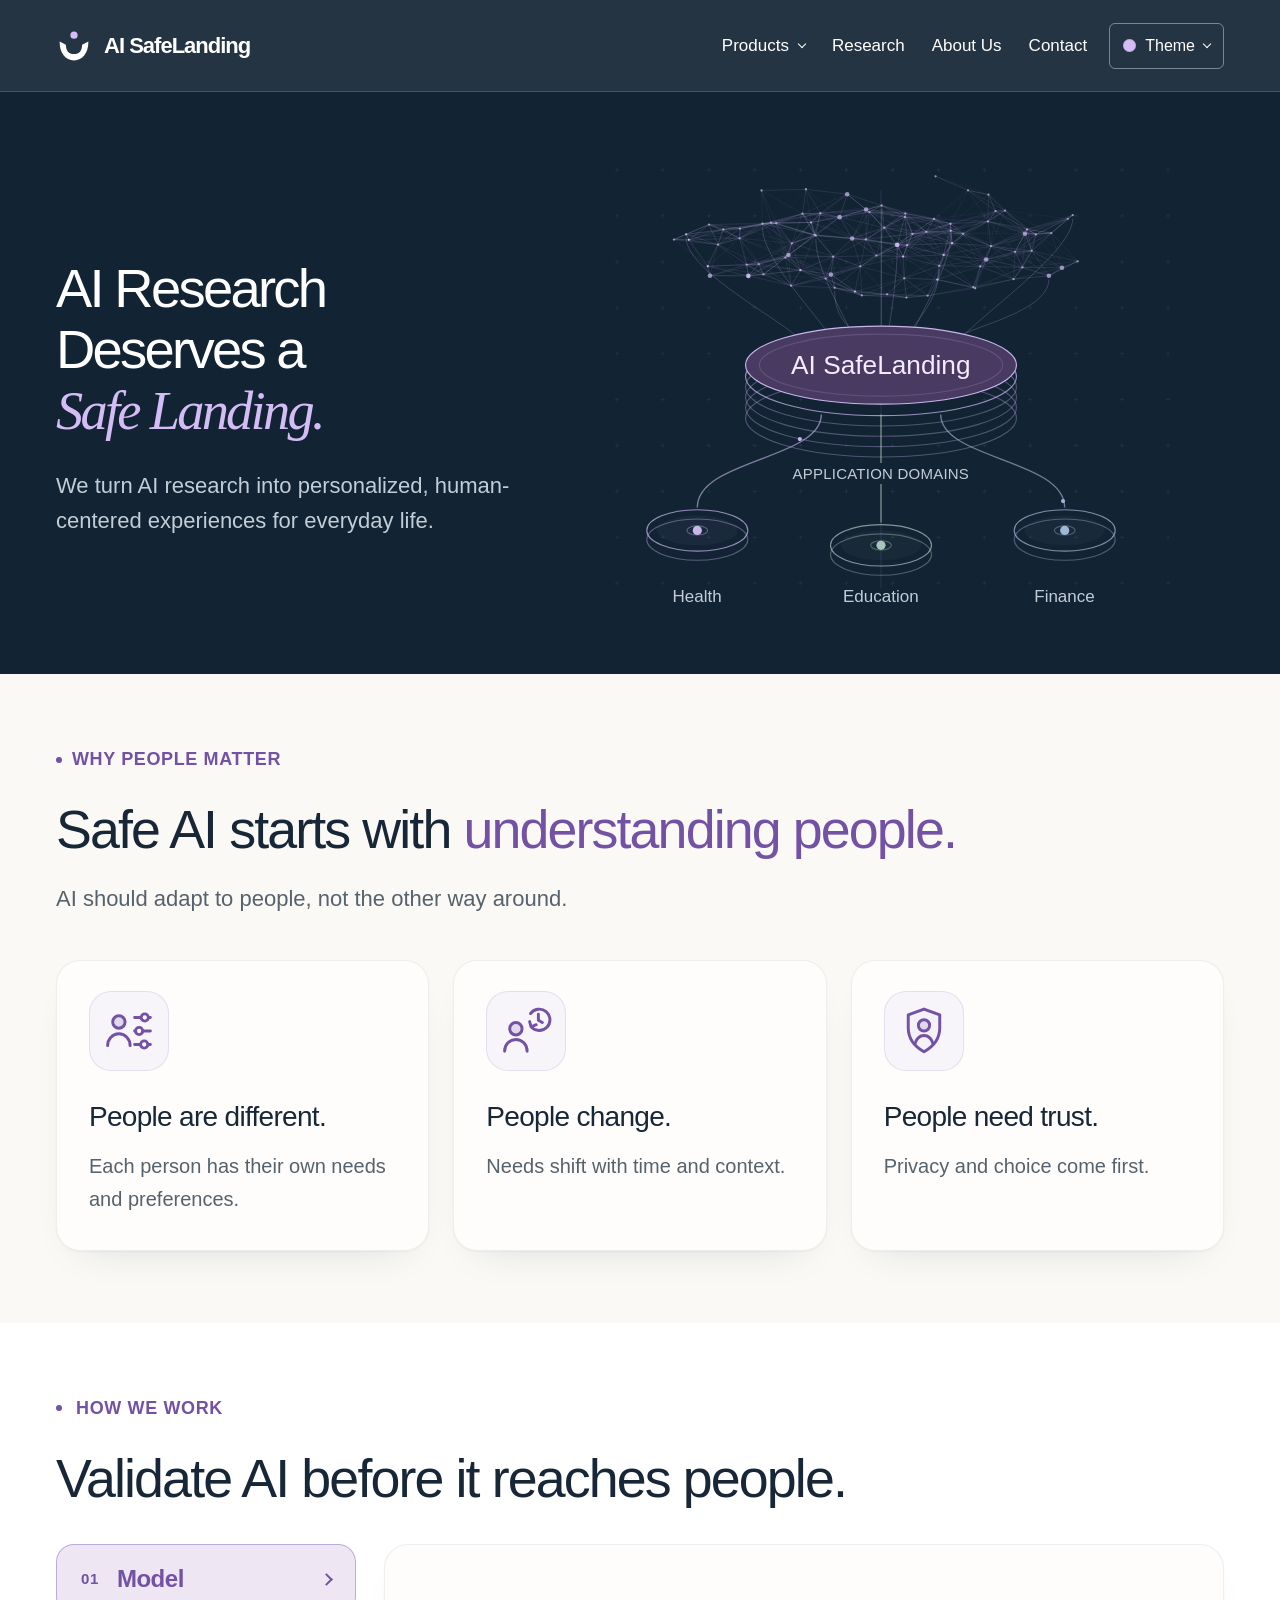
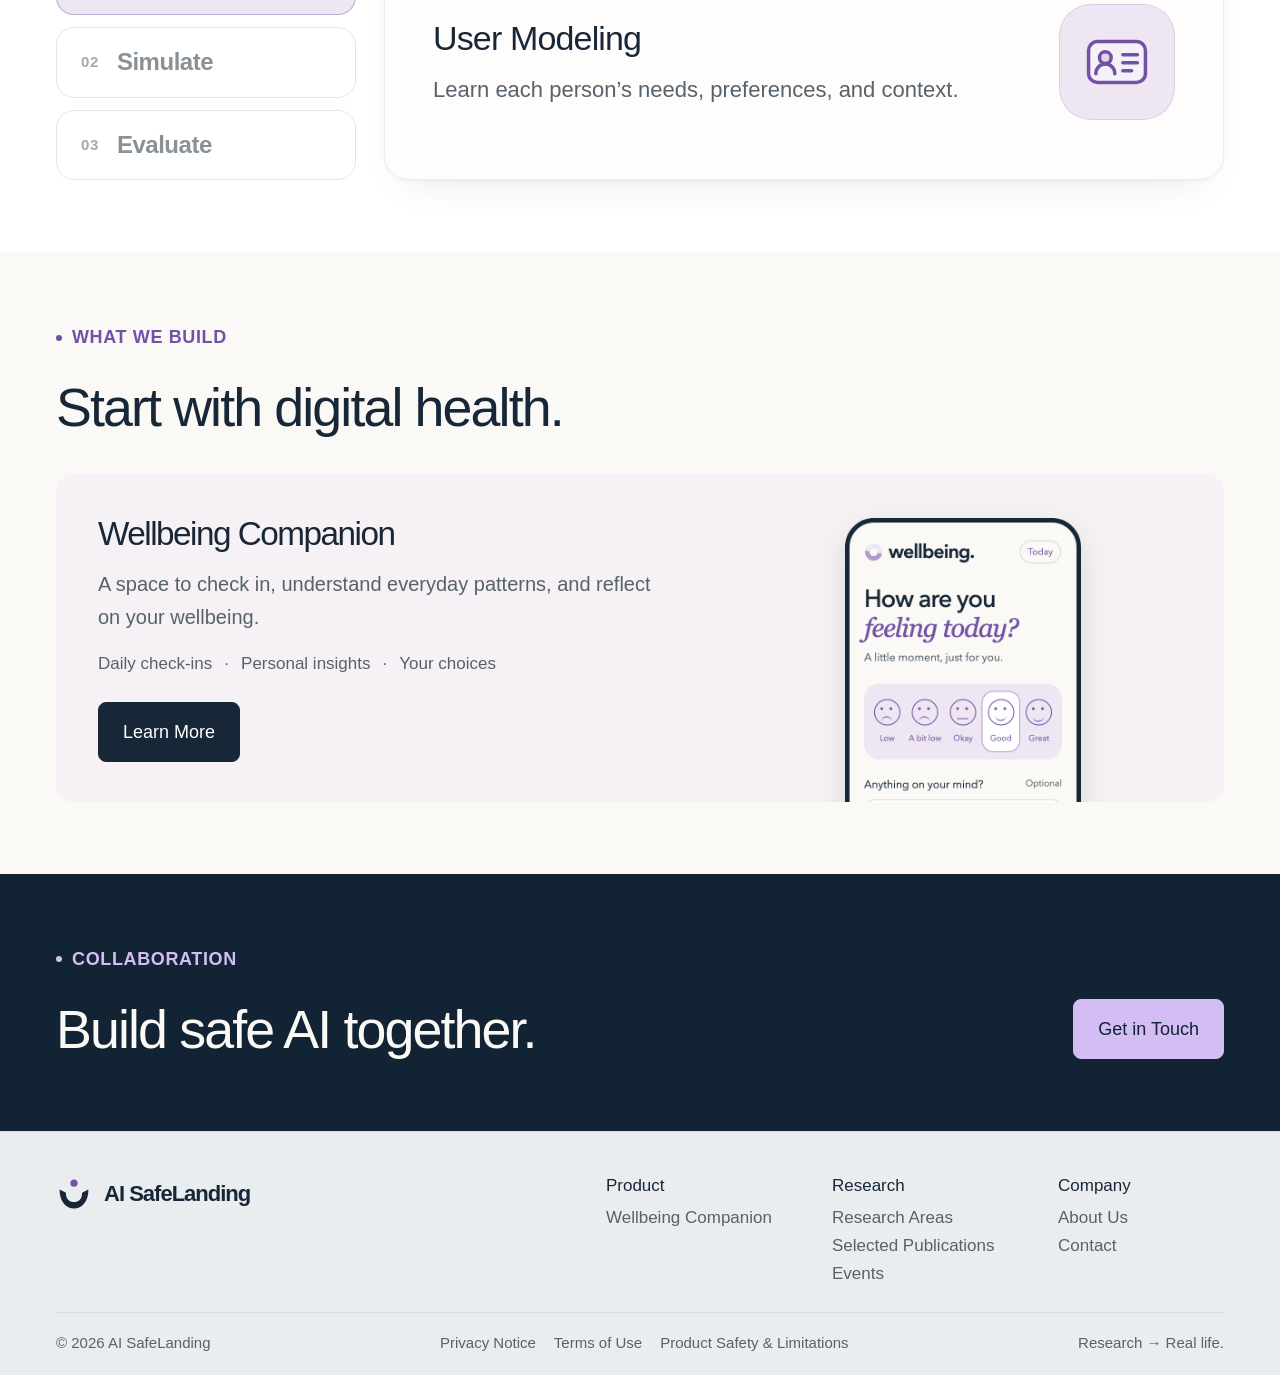
==== commit 46ec7deb: "Draw the community planet the way the MoodSense app does Ports the app's mood planet (MoodPlanet.tsx" ====
--- a/site/index.html
+++ b/site/index.html
@@ -1,6 +1,6 @@
 <!doctype html>
 <!-- AI SafeLanding | V56 Unified editorial homepage. Design context: existing four themes; user modeling, simulation, applications, research and collaboration. Product UI is conceptual. Research publications supplied in the user-provided research page. -->
-<html lang="en"><head><meta charset="utf-8"><meta name="viewport" content="width=device-width,initial-scale=1"><meta name="color-scheme" content="light"><meta name="theme-color" content="#101e2d"><meta name="description" content="We turn advances in AI research into personalized, human-centered experiences that make everyday life better."><meta name="robots" content="noindex,nofollow"><title>AI research deserves a safe landing — AI SafeLanding</title><link id="site-favicon" rel="icon" type="image/svg+xml" href="./assets/brand/favicon-research.svg" data-base="./assets/brand/favicon-"><script src="./assets/themes.js?v=134"></script><link rel="stylesheet" href="./assets/site.css?v=134"><link rel="stylesheet" href="./assets/wellbeing.css?v=134"><link rel="stylesheet" href="./assets/themes.css?v=134"><link rel="stylesheet" href="./assets/refinements.css?v=134"><link rel="stylesheet" href="./assets/story.css?v=134"><link rel="stylesheet" href="./assets/ui.css?v=134"><link rel="stylesheet" href="./assets/moodsense.css?v=138"><script defer src="./assets/story.js?v=134"></script><script defer src="./assets/wellbeing.js?v=134"></script><script defer src="./assets/moodsense-art.js?v=138"></script><script defer src="./assets/moodsense.js?v=138"></script><script defer src="./assets/site.js?v=134"></script></head><body class="page-home"><a class="skip" href="#main">Skip to content</a><header class="site-header"><div class="wrap header-inner"><a class="brand" href="./" aria-label="AI SafeLanding home"><svg class="brand-mark" xmlns="http://www.w3.org/2000/svg" viewBox="10 10 80 80" width="36" height="36" aria-hidden="true" focusable="false"><path d="M18 40 L32 47 C32 60 38 68 50 68 C62 68 68 60 68 47 L82 40 C82 66 69 82 50 82 C31 82 18 66 18 40 Z" fill="currentColor"/><circle cx="50" cy="26" r="8" fill="var(--brand-accent, currentColor)"/></svg><span>AI SafeLanding</span></a><nav class="nav" id="main-nav" aria-label="Main navigation"><div class="dropdown"><button id="product-toggle" aria-expanded="false" aria-controls="product-menu">Products<span class="chevron" aria-hidden="true"></span></button><div class="dropdown-panel" id="product-menu" hidden><a href="./products/">Wellbeing Companion</a></div></div><a href="./research/">Research</a><a href="./about/">About Us</a><a href="./contact/">Contact</a></nav><div class="header-actions"><button class="menu-toggle" aria-expanded="false" aria-controls="main-nav">Menu <span aria-hidden="true">+</span></button><div class="theme-switcher"><button type="button" id="theme-toggle" aria-expanded="false" aria-controls="theme-panel" aria-label="Change color theme"><span class="theme-dot" aria-hidden="true"></span>Theme<span class="chevron" aria-hidden="true"></span></button><div id="theme-panel" class="theme-panel" hidden><div class="theme-panel-heading"><strong>Choose a theme</strong><span>Four expressions of the same purpose.</span></div><div class="theme-options" role="group" aria-label="Color theme"><button type="button" class="theme-option" data-theme-option="research" aria-pressed="true"><span class="theme-swatches" aria-hidden="true"><i style="background:#122333"></i><i style="background:#d4bdf5"></i><i style="background:#faf9f5"></i></span><span class="theme-option-copy"><strong>Research</strong><small>Scientific depth, human warmth.</small></span><span class="theme-check" aria-hidden="true">✓</span></button><button type="button" class="theme-option" data-theme-option="care" aria-pressed="false"><span class="theme-swatches" aria-hidden="true"><i style="background:#183b32"></i><i style="background:#c8d8a5"></i><i style="background:#f7f8f0"></i></span><span class="theme-option-copy"><strong>Care</strong><small>Calm, grounded, people first.</small></span><span class="theme-check" aria-hidden="true">✓</span></button><button type="button" class="theme-option" data-theme-option="human" aria-pressed="false"><span class="theme-swatches" aria-hidden="true"><i style="background:#f5ede1"></i><i style="background:#9b4f36"></i><i style="background:#302b26"></i></span><span class="theme-option-copy"><strong>Human</strong><small>Warm, open, approachable.</small></span><span class="theme-check" aria-hidden="true">✓</span></button><button type="button" class="theme-option" data-theme-option="clarity" aria-pressed="false"><span class="theme-swatches" aria-hidden="true"><i style="background:#eaf4f4"></i><i style="background:#12696e"></i><i style="background:#193b46"></i></span><span class="theme-option-copy"><strong>Clarity</strong><small>Clear thinking, trusted technology.</small></span><span class="theme-check" aria-hidden="true">✓</span></button></div><div class="theme-panel-footer"><span id="theme-selection">Research selected</span><button type="button" id="copy-theme-link">Copy theme link</button></div><p id="theme-feedback" class="theme-feedback" role="status" aria-live="polite"></p></div></div></div></div></header><main id="main"><!-- V57: leaner homepage; former 04 (research-driven innovation) merged into 02, one accent, fewer layers per column. -->
+<html lang="en"><head><meta charset="utf-8"><meta name="viewport" content="width=device-width,initial-scale=1"><meta name="color-scheme" content="light"><meta name="theme-color" content="#101e2d"><meta name="description" content="We turn advances in AI research into personalized, human-centered experiences that make everyday life better."><meta name="robots" content="noindex,nofollow"><title>AI research deserves a safe landing — AI SafeLanding</title><link id="site-favicon" rel="icon" type="image/svg+xml" href="./assets/brand/favicon-research.svg" data-base="./assets/brand/favicon-"><script src="./assets/themes.js?v=134"></script><link rel="stylesheet" href="./assets/site.css?v=134"><link rel="stylesheet" href="./assets/wellbeing.css?v=134"><link rel="stylesheet" href="./assets/themes.css?v=134"><link rel="stylesheet" href="./assets/refinements.css?v=134"><link rel="stylesheet" href="./assets/story.css?v=134"><link rel="stylesheet" href="./assets/ui.css?v=134"><link rel="stylesheet" href="./assets/moodsense.css?v=139"><script defer src="./assets/story.js?v=134"></script><script defer src="./assets/wellbeing.js?v=134"></script><script defer src="./assets/moodsense-art.js?v=139"></script><script defer src="./assets/moodsense-planet.js?v=139"></script><script defer src="./assets/moodsense.js?v=139"></script><script defer src="./assets/site.js?v=134"></script></head><body class="page-home"><a class="skip" href="#main">Skip to content</a><header class="site-header"><div class="wrap header-inner"><a class="brand" href="./" aria-label="AI SafeLanding home"><svg class="brand-mark" xmlns="http://www.w3.org/2000/svg" viewBox="10 10 80 80" width="36" height="36" aria-hidden="true" focusable="false"><path d="M18 40 L32 47 C32 60 38 68 50 68 C62 68 68 60 68 47 L82 40 C82 66 69 82 50 82 C31 82 18 66 18 40 Z" fill="currentColor"/><circle cx="50" cy="26" r="8" fill="var(--brand-accent, currentColor)"/></svg><span>AI SafeLanding</span></a><nav class="nav" id="main-nav" aria-label="Main navigation"><div class="dropdown"><button id="product-toggle" aria-expanded="false" aria-controls="product-menu">Products<span class="chevron" aria-hidden="true"></span></button><div class="dropdown-panel" id="product-menu" hidden><a href="./products/">Wellbeing Companion</a></div></div><a href="./research/">Research</a><a href="./about/">About Us</a><a href="./contact/">Contact</a></nav><div class="header-actions"><button class="menu-toggle" aria-expanded="false" aria-controls="main-nav">Menu <span aria-hidden="true">+</span></button><div class="theme-switcher"><button type="button" id="theme-toggle" aria-expanded="false" aria-controls="theme-panel" aria-label="Change color theme"><span class="theme-dot" aria-hidden="true"></span>Theme<span class="chevron" aria-hidden="true"></span></button><div id="theme-panel" class="theme-panel" hidden><div class="theme-panel-heading"><strong>Choose a theme</strong><span>Four expressions of the same purpose.</span></div><div class="theme-options" role="group" aria-label="Color theme"><button type="button" class="theme-option" data-theme-option="research" aria-pressed="true"><span class="theme-swatches" aria-hidden="true"><i style="background:#122333"></i><i style="background:#d4bdf5"></i><i style="background:#faf9f5"></i></span><span class="theme-option-copy"><strong>Research</strong><small>Scientific depth, human warmth.</small></span><span class="theme-check" aria-hidden="true">✓</span></button><button type="button" class="theme-option" data-theme-option="care" aria-pressed="false"><span class="theme-swatches" aria-hidden="true"><i style="background:#183b32"></i><i style="background:#c8d8a5"></i><i style="background:#f7f8f0"></i></span><span class="theme-option-copy"><strong>Care</strong><small>Calm, grounded, people first.</small></span><span class="theme-check" aria-hidden="true">✓</span></button><button type="button" class="theme-option" data-theme-option="human" aria-pressed="false"><span class="theme-swatches" aria-hidden="true"><i style="background:#f5ede1"></i><i style="background:#9b4f36"></i><i style="background:#302b26"></i></span><span class="theme-option-copy"><strong>Human</strong><small>Warm, open, approachable.</small></span><span class="theme-check" aria-hidden="true">✓</span></button><button type="button" class="theme-option" data-theme-option="clarity" aria-pressed="false"><span class="theme-swatches" aria-hidden="true"><i style="background:#eaf4f4"></i><i style="background:#12696e"></i><i style="background:#193b46"></i></span><span class="theme-option-copy"><strong>Clarity</strong><small>Clear thinking, trusted technology.</small></span><span class="theme-check" aria-hidden="true">✓</span></button></div><div class="theme-panel-footer"><span id="theme-selection">Research selected</span><button type="button" id="copy-theme-link">Copy theme link</button></div><p id="theme-feedback" class="theme-feedback" role="status" aria-live="polite"></p></div></div></div></div></header><main id="main"><!-- V57: leaner homepage; former 04 (research-driven innovation) merged into 02, one accent, fewer layers per column. -->
 <section class="story-hero diagram-hero" data-screen-label="Home / Research to real life">
   <div class="wrap story-hero-grid">
     <div class="story-hero-copy"><h1>AI Research Deserves a <em>Safe Landing.</em></h1><p>We turn AI research into personalized, human-centered experiences for everyday life.</p></div>
--- a/site/assets/moodsense.css
+++ b/site/assets/moodsense.css
@@ -82,13 +82,13 @@
 @keyframes msPop{0%{transform:scale(0)}70%{transform:scale(1.3)}100%{transform:scale(1)}}
 .ms-device .ms-empty-note{font-size:13px;color:var(--ink2);margin-top:18px}
 .ms-device .ms-community-label{font-size:13px;color:var(--ink);margin-top:-4px}
-.ms-device .ms-planet{position:relative;margin-top:12px;height:290px;border-radius:16px;overflow:hidden;background:radial-gradient(110% 85% at 50% 35%,#fffdf8 0%,#f6efe6 55%,#ece3ef 100%);border:.5px solid var(--line);cursor:grab;touch-action:pan-y}
-.ms-device .ms-planet:active{cursor:grabbing}
-.ms-device .ms-planet canvas{width:100%;height:100%;display:block}
-.ms-device .ms-planet-legend{position:absolute;left:6px;right:6px;bottom:10px;display:flex;flex-wrap:wrap;justify-content:center;gap:4px 8px;pointer-events:none}
-.ms-device .ms-planet-legend span{display:flex;align-items:center;gap:3px;font-size:10px;white-space:nowrap;font-weight:600;color:var(--ink2)}
-.ms-device .ms-planet-legend i{width:8px;height:8px;border-radius:50%}
-.ms-device .ms-planet-hint{position:absolute;top:10px;right:12px;font-size:10px;font-weight:600;color:var(--ink3)}
+.ms-device .ms-planet{position:relative;margin-top:8px;border-radius:20px;overflow:hidden;background:#f8f2e8;touch-action:pan-y;aspect-ratio:350/300}
+
+.ms-device .ms-planet canvas{width:100%;display:block}
+
+
+
+
 .ms-device .ms-trend-head{display:flex;gap:12px;align-items:center}
 .ms-device .ms-trend-head svg{width:44px;height:44px;flex-shrink:0}
 .ms-device .ms-trend-head div{min-width:0}
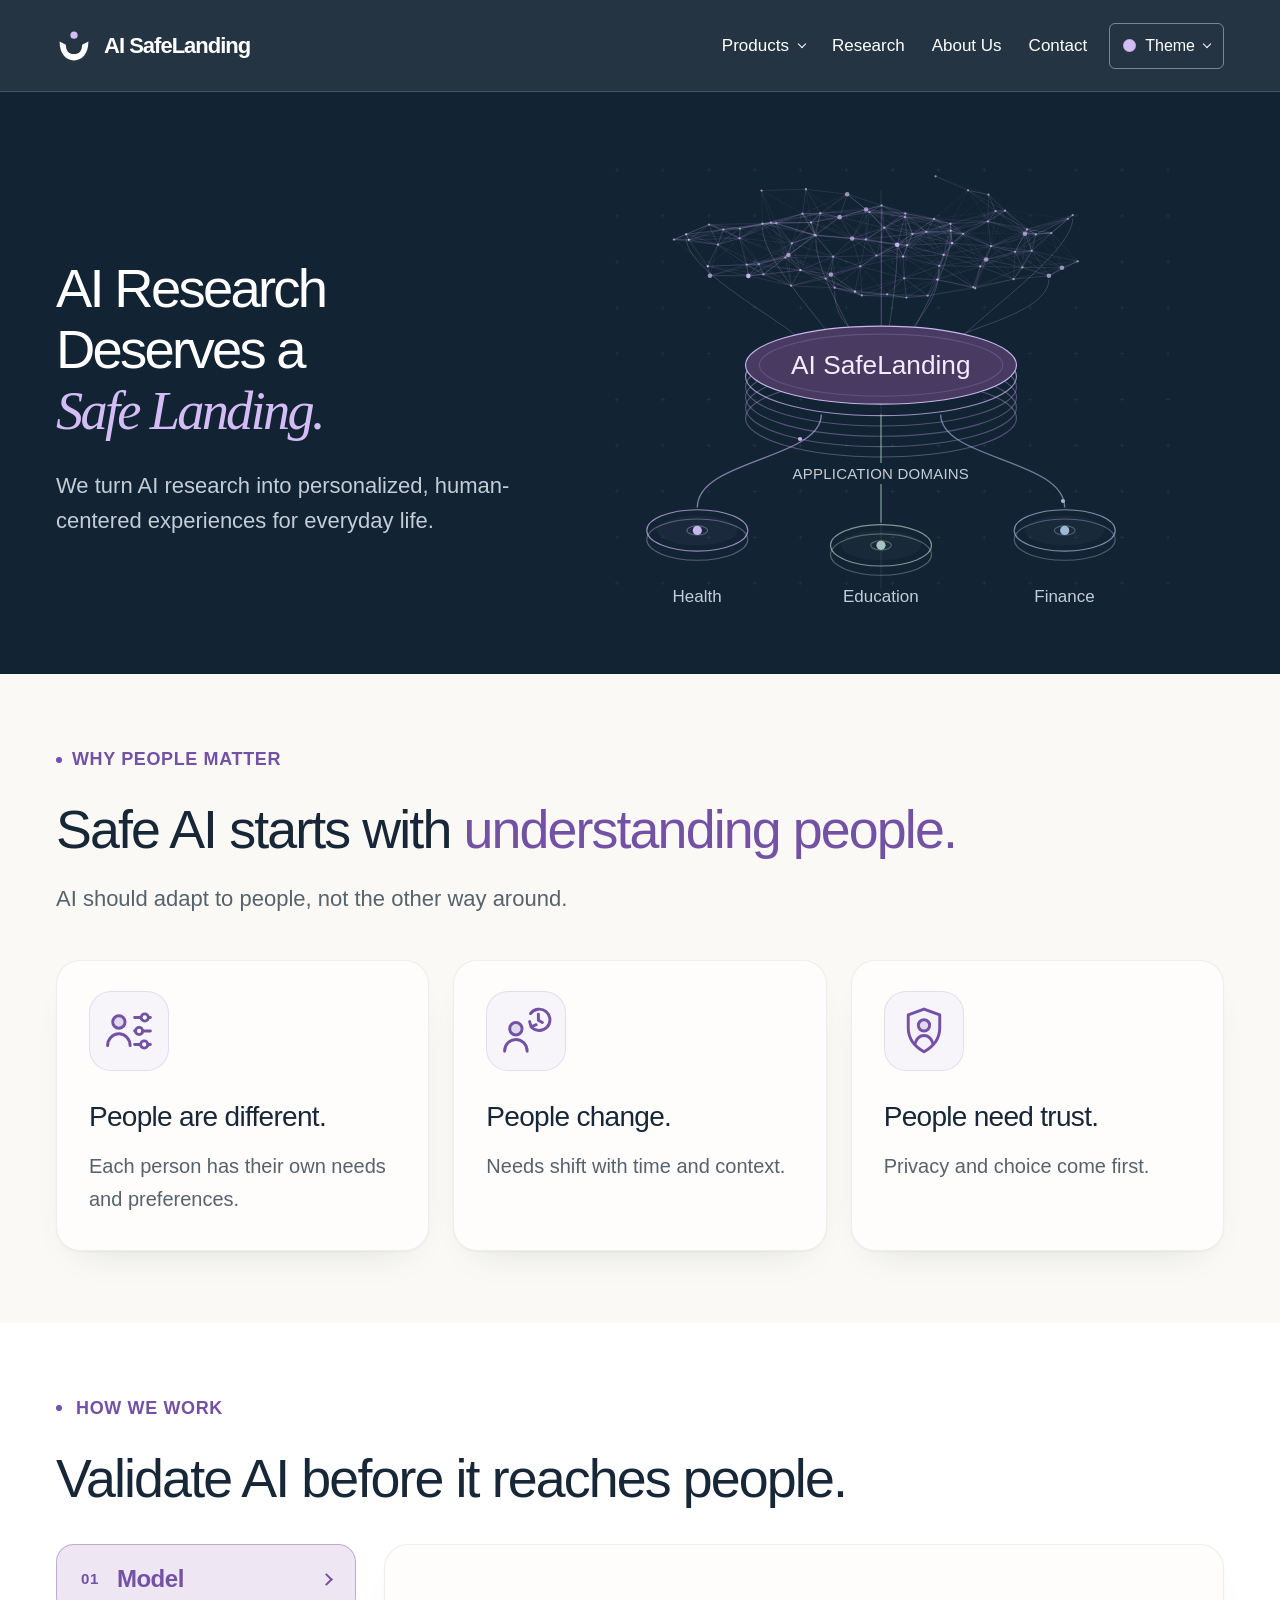
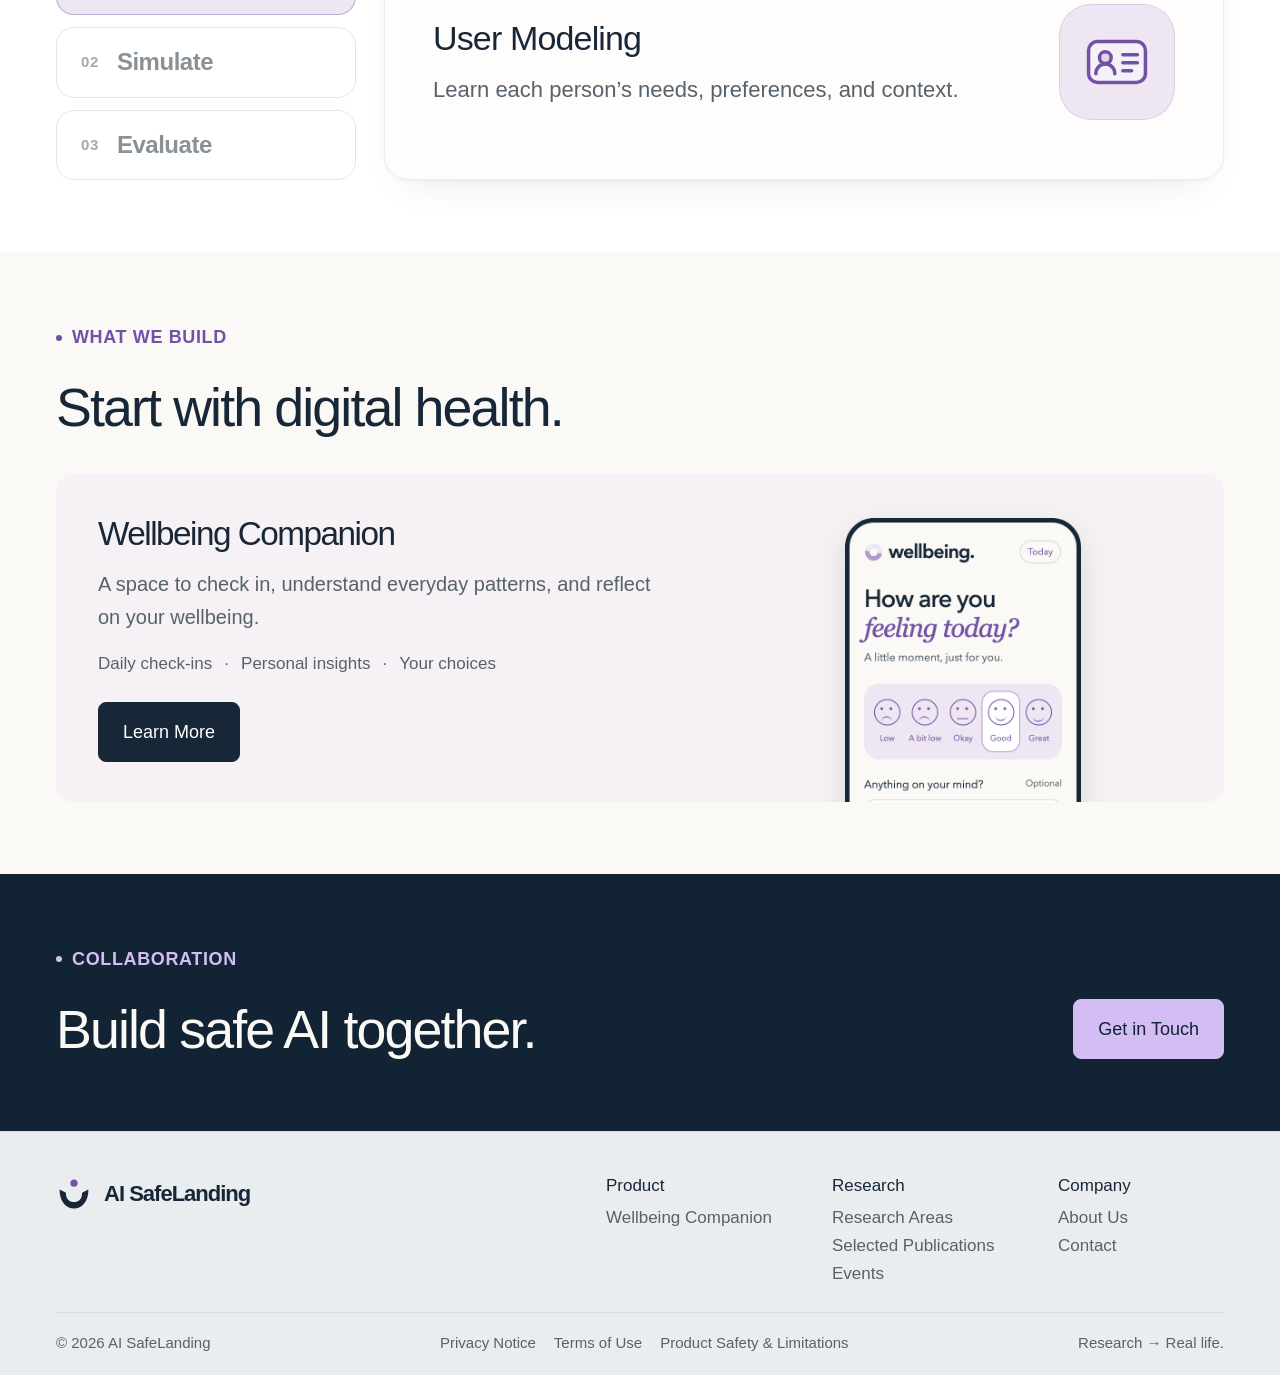
==== commit a9ff50cd: "Bring back the MoodSense screens two taps deep, with the Lafayette catalog Each tab's own screens op" ====
--- a/site/index.html
+++ b/site/index.html
@@ -1,6 +1,6 @@
 <!doctype html>
 <!-- AI SafeLanding | V56 Unified editorial homepage. Design context: existing four themes; user modeling, simulation, applications, research and collaboration. Product UI is conceptual. Research publications supplied in the user-provided research page. -->
-<html lang="en"><head><meta charset="utf-8"><meta name="viewport" content="width=device-width,initial-scale=1"><meta name="color-scheme" content="light"><meta name="theme-color" content="#101e2d"><meta name="description" content="We turn advances in AI research into personalized, human-centered experiences that make everyday life better."><meta name="robots" content="noindex,nofollow"><title>AI research deserves a safe landing — AI SafeLanding</title><link id="site-favicon" rel="icon" type="image/svg+xml" href="./assets/brand/favicon-research.svg" data-base="./assets/brand/favicon-"><script src="./assets/themes.js?v=134"></script><link rel="stylesheet" href="./assets/site.css?v=134"><link rel="stylesheet" href="./assets/wellbeing.css?v=134"><link rel="stylesheet" href="./assets/themes.css?v=134"><link rel="stylesheet" href="./assets/refinements.css?v=134"><link rel="stylesheet" href="./assets/story.css?v=134"><link rel="stylesheet" href="./assets/ui.css?v=134"><link rel="stylesheet" href="./assets/moodsense.css?v=139"><script defer src="./assets/story.js?v=134"></script><script defer src="./assets/wellbeing.js?v=134"></script><script defer src="./assets/moodsense-art.js?v=139"></script><script defer src="./assets/moodsense-planet.js?v=139"></script><script defer src="./assets/moodsense.js?v=139"></script><script defer src="./assets/site.js?v=134"></script></head><body class="page-home"><a class="skip" href="#main">Skip to content</a><header class="site-header"><div class="wrap header-inner"><a class="brand" href="./" aria-label="AI SafeLanding home"><svg class="brand-mark" xmlns="http://www.w3.org/2000/svg" viewBox="10 10 80 80" width="36" height="36" aria-hidden="true" focusable="false"><path d="M18 40 L32 47 C32 60 38 68 50 68 C62 68 68 60 68 47 L82 40 C82 66 69 82 50 82 C31 82 18 66 18 40 Z" fill="currentColor"/><circle cx="50" cy="26" r="8" fill="var(--brand-accent, currentColor)"/></svg><span>AI SafeLanding</span></a><nav class="nav" id="main-nav" aria-label="Main navigation"><div class="dropdown"><button id="product-toggle" aria-expanded="false" aria-controls="product-menu">Products<span class="chevron" aria-hidden="true"></span></button><div class="dropdown-panel" id="product-menu" hidden><a href="./products/">Wellbeing Companion</a></div></div><a href="./research/">Research</a><a href="./about/">About Us</a><a href="./contact/">Contact</a></nav><div class="header-actions"><button class="menu-toggle" aria-expanded="false" aria-controls="main-nav">Menu <span aria-hidden="true">+</span></button><div class="theme-switcher"><button type="button" id="theme-toggle" aria-expanded="false" aria-controls="theme-panel" aria-label="Change color theme"><span class="theme-dot" aria-hidden="true"></span>Theme<span class="chevron" aria-hidden="true"></span></button><div id="theme-panel" class="theme-panel" hidden><div class="theme-panel-heading"><strong>Choose a theme</strong><span>Four expressions of the same purpose.</span></div><div class="theme-options" role="group" aria-label="Color theme"><button type="button" class="theme-option" data-theme-option="research" aria-pressed="true"><span class="theme-swatches" aria-hidden="true"><i style="background:#122333"></i><i style="background:#d4bdf5"></i><i style="background:#faf9f5"></i></span><span class="theme-option-copy"><strong>Research</strong><small>Scientific depth, human warmth.</small></span><span class="theme-check" aria-hidden="true">✓</span></button><button type="button" class="theme-option" data-theme-option="care" aria-pressed="false"><span class="theme-swatches" aria-hidden="true"><i style="background:#183b32"></i><i style="background:#c8d8a5"></i><i style="background:#f7f8f0"></i></span><span class="theme-option-copy"><strong>Care</strong><small>Calm, grounded, people first.</small></span><span class="theme-check" aria-hidden="true">✓</span></button><button type="button" class="theme-option" data-theme-option="human" aria-pressed="false"><span class="theme-swatches" aria-hidden="true"><i style="background:#f5ede1"></i><i style="background:#9b4f36"></i><i style="background:#302b26"></i></span><span class="theme-option-copy"><strong>Human</strong><small>Warm, open, approachable.</small></span><span class="theme-check" aria-hidden="true">✓</span></button><button type="button" class="theme-option" data-theme-option="clarity" aria-pressed="false"><span class="theme-swatches" aria-hidden="true"><i style="background:#eaf4f4"></i><i style="background:#12696e"></i><i style="background:#193b46"></i></span><span class="theme-option-copy"><strong>Clarity</strong><small>Clear thinking, trusted technology.</small></span><span class="theme-check" aria-hidden="true">✓</span></button></div><div class="theme-panel-footer"><span id="theme-selection">Research selected</span><button type="button" id="copy-theme-link">Copy theme link</button></div><p id="theme-feedback" class="theme-feedback" role="status" aria-live="polite"></p></div></div></div></div></header><main id="main"><!-- V57: leaner homepage; former 04 (research-driven innovation) merged into 02, one accent, fewer layers per column. -->
+<html lang="en"><head><meta charset="utf-8"><meta name="viewport" content="width=device-width,initial-scale=1"><meta name="color-scheme" content="light"><meta name="theme-color" content="#101e2d"><meta name="description" content="We turn advances in AI research into personalized, human-centered experiences that make everyday life better."><meta name="robots" content="noindex,nofollow"><title>AI research deserves a safe landing — AI SafeLanding</title><link id="site-favicon" rel="icon" type="image/svg+xml" href="./assets/brand/favicon-research.svg" data-base="./assets/brand/favicon-"><script src="./assets/themes.js?v=134"></script><link rel="stylesheet" href="./assets/site.css?v=134"><link rel="stylesheet" href="./assets/wellbeing.css?v=134"><link rel="stylesheet" href="./assets/themes.css?v=134"><link rel="stylesheet" href="./assets/refinements.css?v=134"><link rel="stylesheet" href="./assets/story.css?v=134"><link rel="stylesheet" href="./assets/ui.css?v=134"><link rel="stylesheet" href="./assets/moodsense.css?v=140"><script defer src="./assets/story.js?v=134"></script><script defer src="./assets/wellbeing.js?v=134"></script><script defer src="./assets/moodsense-art.js?v=140"></script><script defer src="./assets/moodsense-planet.js?v=140"></script><script defer src="./assets/moodsense.js?v=140"></script><script defer src="./assets/site.js?v=134"></script></head><body class="page-home"><a class="skip" href="#main">Skip to content</a><header class="site-header"><div class="wrap header-inner"><a class="brand" href="./" aria-label="AI SafeLanding home"><svg class="brand-mark" xmlns="http://www.w3.org/2000/svg" viewBox="10 10 80 80" width="36" height="36" aria-hidden="true" focusable="false"><path d="M18 40 L32 47 C32 60 38 68 50 68 C62 68 68 60 68 47 L82 40 C82 66 69 82 50 82 C31 82 18 66 18 40 Z" fill="currentColor"/><circle cx="50" cy="26" r="8" fill="var(--brand-accent, currentColor)"/></svg><span>AI SafeLanding</span></a><nav class="nav" id="main-nav" aria-label="Main navigation"><div class="dropdown"><button id="product-toggle" aria-expanded="false" aria-controls="product-menu">Products<span class="chevron" aria-hidden="true"></span></button><div class="dropdown-panel" id="product-menu" hidden><a href="./products/">Wellbeing Companion</a></div></div><a href="./research/">Research</a><a href="./about/">About Us</a><a href="./contact/">Contact</a></nav><div class="header-actions"><button class="menu-toggle" aria-expanded="false" aria-controls="main-nav">Menu <span aria-hidden="true">+</span></button><div class="theme-switcher"><button type="button" id="theme-toggle" aria-expanded="false" aria-controls="theme-panel" aria-label="Change color theme"><span class="theme-dot" aria-hidden="true"></span>Theme<span class="chevron" aria-hidden="true"></span></button><div id="theme-panel" class="theme-panel" hidden><div class="theme-panel-heading"><strong>Choose a theme</strong><span>Four expressions of the same purpose.</span></div><div class="theme-options" role="group" aria-label="Color theme"><button type="button" class="theme-option" data-theme-option="research" aria-pressed="true"><span class="theme-swatches" aria-hidden="true"><i style="background:#122333"></i><i style="background:#d4bdf5"></i><i style="background:#faf9f5"></i></span><span class="theme-option-copy"><strong>Research</strong><small>Scientific depth, human warmth.</small></span><span class="theme-check" aria-hidden="true">✓</span></button><button type="button" class="theme-option" data-theme-option="care" aria-pressed="false"><span class="theme-swatches" aria-hidden="true"><i style="background:#183b32"></i><i style="background:#c8d8a5"></i><i style="background:#f7f8f0"></i></span><span class="theme-option-copy"><strong>Care</strong><small>Calm, grounded, people first.</small></span><span class="theme-check" aria-hidden="true">✓</span></button><button type="button" class="theme-option" data-theme-option="human" aria-pressed="false"><span class="theme-swatches" aria-hidden="true"><i style="background:#f5ede1"></i><i style="background:#9b4f36"></i><i style="background:#302b26"></i></span><span class="theme-option-copy"><strong>Human</strong><small>Warm, open, approachable.</small></span><span class="theme-check" aria-hidden="true">✓</span></button><button type="button" class="theme-option" data-theme-option="clarity" aria-pressed="false"><span class="theme-swatches" aria-hidden="true"><i style="background:#eaf4f4"></i><i style="background:#12696e"></i><i style="background:#193b46"></i></span><span class="theme-option-copy"><strong>Clarity</strong><small>Clear thinking, trusted technology.</small></span><span class="theme-check" aria-hidden="true">✓</span></button></div><div class="theme-panel-footer"><span id="theme-selection">Research selected</span><button type="button" id="copy-theme-link">Copy theme link</button></div><p id="theme-feedback" class="theme-feedback" role="status" aria-live="polite"></p></div></div></div></div></header><main id="main"><!-- V57: leaner homepage; former 04 (research-driven innovation) merged into 02, one accent, fewer layers per column. -->
 <section class="story-hero diagram-hero" data-screen-label="Home / Research to real life">
   <div class="wrap story-hero-grid">
     <div class="story-hero-copy"><h1>AI Research Deserves a <em>Safe Landing.</em></h1><p>We turn AI research into personalized, human-centered experiences for everyday life.</p></div>
--- a/site/assets/moodsense.css
+++ b/site/assets/moodsense.css
@@ -152,4 +152,112 @@
 .ms-device .ms-report{min-height:84px;font-size:15px;color:var(--ink);margin-top:12px;line-height:1.45;animation:msFade .3s ease}
 @keyframes msFade{from{opacity:0;transform:translateY(4px)}to{opacity:1;transform:none}}
 
-.ms-device @media(prefers-reduced-motion:reduce){.ms-device *{animation:none!important;transition:none!important}}
+.ms-device /* overlays: sheets and full screens */
+.ms-layer{position:absolute;inset:0;z-index:6}
+.ms-device .ms-scrim{position:absolute;inset:0;background:#0000004d;animation:msIn .2s ease}
+@keyframes msIn{from{opacity:0}}
+.ms-device .ms-sheet{position:absolute;left:0;right:0;bottom:0;background:var(--surface);border-radius:20px 20px 0 0;padding:20px 20px 24px;animation:msUp .25s ease;max-height:92%;overflow-y:auto}
+@keyframes msUp{from{transform:translateY(40px);opacity:0}}
+.ms-device .ms-sheet .ms-h2{margin-top:4px}
+.ms-device .ms-sheet-sub{font-size:13px;color:var(--ink3);margin-top:4px}
+.ms-device .ms-tags{display:flex;flex-wrap:wrap;gap:8px;margin:16px 0 20px}
+.ms-device .ms-tags button{border-radius:999px;padding:9px 14px;font-size:13px;background:var(--surface2);color:var(--ink2);border:1px solid transparent}
+.ms-device .ms-sheet-top{display:flex;justify-content:space-between;align-items:center}
+.ms-device .ms-sheet-top .ms-emoji{font-size:34px}
+.ms-device .ms-x{font-size:22px;color:var(--ink3)!important;display:flex}
+.ms-device .ms-sheet-body{font-size:15px;color:var(--ink2);margin:8px 0 20px;line-height:1.45}
+.ms-device .ms-sheet textarea{width:100%;min-height:120px;border:.5px solid var(--line);border-radius:16px;padding:12px;font:inherit;font-size:15px;color:var(--ink);background:var(--bg);resize:none;margin:0 0 8px}
+.ms-device .ms-note{font-size:11px;color:var(--ink3);margin-bottom:14px}
+.ms-device .ms-full{position:absolute;inset:0;background:var(--bg);display:flex;flex-direction:column;animation:msUp .25s ease}
+.ms-device .ms-navbar{display:flex;align-items:center;gap:12px;height:52px;padding:0 16px;background:var(--surface);border-bottom:.5px solid var(--line);flex-shrink:0}
+.ms-device .ms-navbar h4{flex:1;font-size:17px;font-weight:500;color:var(--ink);white-space:nowrap;overflow:hidden;text-overflow:ellipsis}
+.ms-device .ms-navbar button{font-size:22px;display:flex;color:var(--ink)}
+.ms-device .ms-navbar .ms-leave{font-size:11px;font-weight:500;color:var(--ink3)}
+.ms-device .ms-full-body{flex:1;overflow-y:auto;padding:16px;scrollbar-width:none}
+.ms-device .ms-full-body::-webkit-scrollbar{display:none}
+.ms-device /* Mood Check */
+.ms-q-track{height:6px;border-radius:3px;background:var(--surface2);margin:14px 0 18px;overflow:hidden}
+.ms-device .ms-q-track span{display:block;height:100%;background:var(--primary);border-radius:3px;transition:width .3s}
+.ms-device .ms-q-stem{font-size:15px;color:var(--ink2)}
+.ms-device .ms-q{font-size:22px;font-weight:700;color:var(--ink);margin:8px 0 18px;line-height:1.25}
+.ms-device .ms-opts{display:flex;flex-direction:column;gap:10px}
+.ms-device .ms-opt{display:block;width:100%;padding:16px!important;border-radius:16px;background:var(--surface)!important;border:1px solid var(--line)!important;font-size:15px;color:var(--ink)}
+.ms-device .ms-opt.is-on{background:var(--primary-soft)!important;border-color:var(--primary)!important;font-weight:600}
+.ms-device .ms-done-card{text-align:center;padding:28px 16px}
+.ms-device .ms-done-card svg{width:72px;height:72px;margin:0 auto 10px}
+.ms-device /* Activity player */
+.ms-player{flex:1;display:flex;flex-direction:column;align-items:center;padding:16px 16px 22px;text-align:center}
+.ms-device .ms-goal{font-size:11px;font-weight:700;letter-spacing:.8px;text-transform:uppercase;color:var(--primary-deep)}
+.ms-device .ms-player-desc{font-size:13px;color:var(--ink3);margin-top:4px}
+.ms-device .ms-orb{flex:1;display:flex;align-items:center;justify-content:center;width:100%}
+.ms-device .ms-orb-ring{position:relative;width:240px;height:240px;border-radius:50%;border:1.5px solid #ece4d6;display:grid;place-items:center}
+.ms-device .ms-orb-glow{position:absolute;width:160px;height:160px;border-radius:50%;background:#e4efe8b3;transform:scale(.55);transition:transform 4s ease-in-out}
+.ms-device .ms-orb-core{position:relative;width:90px;height:90px;border-radius:50%;background:var(--primary-soft);border:3px solid var(--primary);display:grid;place-items:center;box-shadow:0 0 0 14px #e4efe880}
+.ms-device .ms-orb-core svg{width:66px;height:66px}
+.ms-device .ms-phase{font-size:22px;font-weight:700;color:var(--ink)}
+.ms-device .ms-left{font-size:13px;color:var(--ink3);margin-top:4px}
+.ms-device .ms-pchips{display:flex;flex-wrap:wrap;justify-content:center;gap:6px;margin-top:22px;max-width:220px}
+.ms-device .ms-pchips button{display:flex;align-items:center;gap:4px;border-radius:999px;padding:4px 10px;font-size:11px;font-weight:600;background:var(--primary-soft);color:var(--primary-deep)}
+.ms-device .ms-pchips button.is-off{background:var(--surface2);color:var(--ink3)}
+.ms-device .ms-sound-art{width:190px;height:190px;border-radius:50%;background:var(--primary-soft);display:grid;place-items:center;font-size:80px;margin:auto;position:relative}
+.ms-device .ms-sound-art.is-playing:before{content:"";position:absolute;inset:-14px;border-radius:50%;border:2px solid var(--primary);animation:msPulse 2.4s ease-out infinite}
+@keyframes msPulse{from{transform:scale(.9);opacity:1}to{transform:scale(1.15);opacity:0}}
+.ms-device .ms-play{width:64px;height:64px;border-radius:50%;background:var(--primary)!important;color:var(--on-primary)!important;display:grid!important;place-items:center;font-size:34px;margin:18px auto 0}
+.ms-device /* Group room */
+.ms-members{display:flex;gap:8px;padding:8px 16px;border-bottom:.5px solid var(--line);background:var(--bg)}
+.ms-device .ms-member{flex:1;display:flex;align-items:center;gap:4px;min-width:0}
+.ms-device .ms-avatar{width:30px;height:30px;border-radius:15px;display:grid;place-items:center;border:.5px solid var(--line);font-size:14px;flex-shrink:0}
+.ms-device .ms-member b{display:block;font-size:11px;font-weight:700;color:var(--ink);white-space:nowrap;overflow:hidden;text-overflow:ellipsis}
+.ms-device .ms-member small{display:block;font-size:11px;font-weight:500;color:var(--ink3)}
+.ms-device .ms-msgs{display:flex;flex-direction:column;gap:12px;padding:16px;flex:1;overflow-y:auto;scrollbar-width:none}
+.ms-device .ms-msgs::-webkit-scrollbar{display:none}
+.ms-device .ms-bubble-row{display:flex;flex-direction:column;align-items:flex-start;gap:2px;max-width:85%;animation:msFade .25s ease}
+.ms-device .ms-bubble-row.is-mine{align-self:flex-end;align-items:flex-end}
+.ms-device .ms-bname{font-size:11px;font-weight:700;color:var(--ink2);display:flex;align-items:center;gap:4px}
+.ms-device .ms-bubble{padding:8px 12px;border-radius:16px;background:var(--surface);font-size:15px;color:var(--ink);line-height:1.35}
+.ms-device .ms-bubble-row.is-mine .ms-bubble{background:var(--primary)}
+.ms-device .ms-bubble-row.is-guide .ms-bubble{background:var(--indigo-soft)}
+.ms-device .ms-btime{font-size:11px;font-weight:500;color:var(--ink3)}
+.ms-device .ms-typing{font-size:11px;font-weight:500;color:var(--indigo)}
+.ms-device .ms-composer{display:flex;align-items:flex-end;gap:8px;padding:8px 12px 10px;border-top:.5px solid var(--line);background:var(--surface)}
+.ms-device .ms-guidechip{display:flex!important;align-items:center;gap:4px;padding:6px 8px!important;border-radius:999px!important;background:var(--indigo-soft)!important;color:var(--indigo)!important;font-size:11px;font-weight:700;margin-bottom:4px}
+.ms-device .ms-composer input{flex:1;min-width:0;font:inherit;font-size:15px;color:var(--ink);border:.5px solid var(--line);border-radius:16px;padding:8px 12px;background:var(--bg)}
+.ms-device .ms-send{width:36px;height:36px;border-radius:50%;background:var(--primary)!important;color:var(--on-primary)!important;display:grid!important;place-items:center;font-size:18px;flex-shrink:0}
+.ms-device .ms-toast{position:absolute;left:50%;bottom:14px;transform:translate(-50%,10px);max-width:320px;width:max-content;background:#3a322bf0;color:#fff;font-size:13px;line-height:1.35;padding:10px 14px;border-radius:14px;opacity:0;transition:opacity .2s,transform .2s;pointer-events:none;z-index:8;text-align:center}
+.ms-device .ms-toast.is-on{opacity:1;transform:translate(-50%,0)}
+/* stack screens added for click depth 2 */
+.ms-device .ms-tiles{display:grid;grid-template-columns:1fr 1fr;gap:10px}
+.ms-device .ms-tile-card{display:flex!important;flex-direction:column;gap:6px;align-items:flex-start;text-align:left!important;background:var(--surface)!important;border:.5px solid var(--line)!important;border-radius:16px!important;padding:14px!important;box-shadow:0 2px 8px #3a322b0d;min-height:110px}
+.ms-device .ms-tile-card .ms-tile-ico{width:36px;height:36px;border-radius:12px;display:grid;place-items:center;font-size:18px}
+.ms-device .ms-tile-card b{font-size:15px;font-weight:600;color:var(--ink);line-height:1.2}
+.ms-device .ms-tile-card small{font-size:12px;color:var(--ink2)}
+.ms-device .ms-intro{font-size:15px;color:var(--ink2);margin-bottom:12px;line-height:1.4}
+.ms-device .ms-res-title{font-size:15px;font-weight:700;color:var(--ink)}
+.ms-device .ms-res-blurb{font-size:13px;color:var(--ink2);margin-top:4px;line-height:1.4}
+.ms-device .ms-fact{font-size:12px;color:var(--ink2);margin-top:6px}
+.ms-device .ms-fact b{color:var(--ink);font-weight:600}
+.ms-device .ms-actions{display:flex;flex-wrap:wrap;gap:14px;margin-top:10px}
+.ms-device .ms-actions button{display:flex;align-items:center;gap:4px;font-size:13px;font-weight:600;color:var(--indigo)}
+.ms-device .ms-switch{width:44px;height:26px;border-radius:13px;background:var(--line);position:relative;flex-shrink:0;transition:background .2s}
+.ms-device .ms-switch:after{content:"";position:absolute;left:3px;top:3px;width:20px;height:20px;border-radius:50%;background:#fff;box-shadow:0 1px 3px #0003;transition:transform .2s}
+.ms-device .ms-switch.is-on{background:#5aa58a}
+.ms-device .ms-switch.is-on:after{transform:translateX(18px)}
+.ms-device .ms-group-h{font-size:17px;font-weight:700;color:var(--ink);margin:18px 0 8px}
+.ms-device .ms-group-h:first-child{margin-top:0}
+.ms-device .ms-field{width:100%;font:inherit;font-size:15px;color:var(--ink);border:.5px solid var(--line);border-radius:12px;padding:12px;background:var(--bg);margin-top:10px}
+.ms-device .ms-choice{display:flex!important;align-items:center;justify-content:space-between;width:100%;padding:14px 0!important;font-size:15px;color:var(--ink)}
+.ms-device .ms-choice+.ms-choice{border-top:.5px solid var(--line)}
+.ms-device .ms-choice i{color:var(--primary-deep);font-size:18px}
+.ms-device .ms-result{font-size:28px;font-weight:700;color:var(--ink);margin-top:4px}
+.ms-device .ms-sub-row{display:flex;justify-content:space-between;padding:12px 0;font-size:15px;color:var(--ink)}
+.ms-device .ms-sub-row+.ms-sub-row{border-top:.5px solid var(--line)}
+.ms-device .ms-sub-row span{color:var(--ink2);font-size:13px}
+.ms-device .ms-bubbles{position:relative;flex:1;overflow:hidden;margin:0 -16px}
+.ms-device .ms-bubble-dot{position:absolute;border-radius:50%;background:radial-gradient(circle at 30% 30%,#fff,var(--c) 60%);border:1px solid #ffffff99;box-shadow:inset -4px -6px 10px #00000010;animation:msFloat linear forwards;cursor:pointer;padding:0!important}
+@keyframes msFloat{from{transform:translateY(0)}to{transform:translateY(-640px)}}
+.ms-device .ms-bubble-dot.is-pop{animation:msBurst .25s ease-out forwards}
+@keyframes msBurst{to{transform:scale(1.6);opacity:0}}
+.ms-device .ms-created{font-size:11px;font-weight:700;color:var(--amber);margin-top:3px}
+.ms-device .ms-legal p{font-size:14px;color:var(--ink2);line-height:1.5;margin-bottom:12px}
+.ms-device .ms-legal h4{font-size:15px;font-weight:700;color:var(--ink);margin:14px 0 6px}
+@media(prefers-reduced-motion:reduce){.ms-device *{animation:none!important;transition:none!important}}
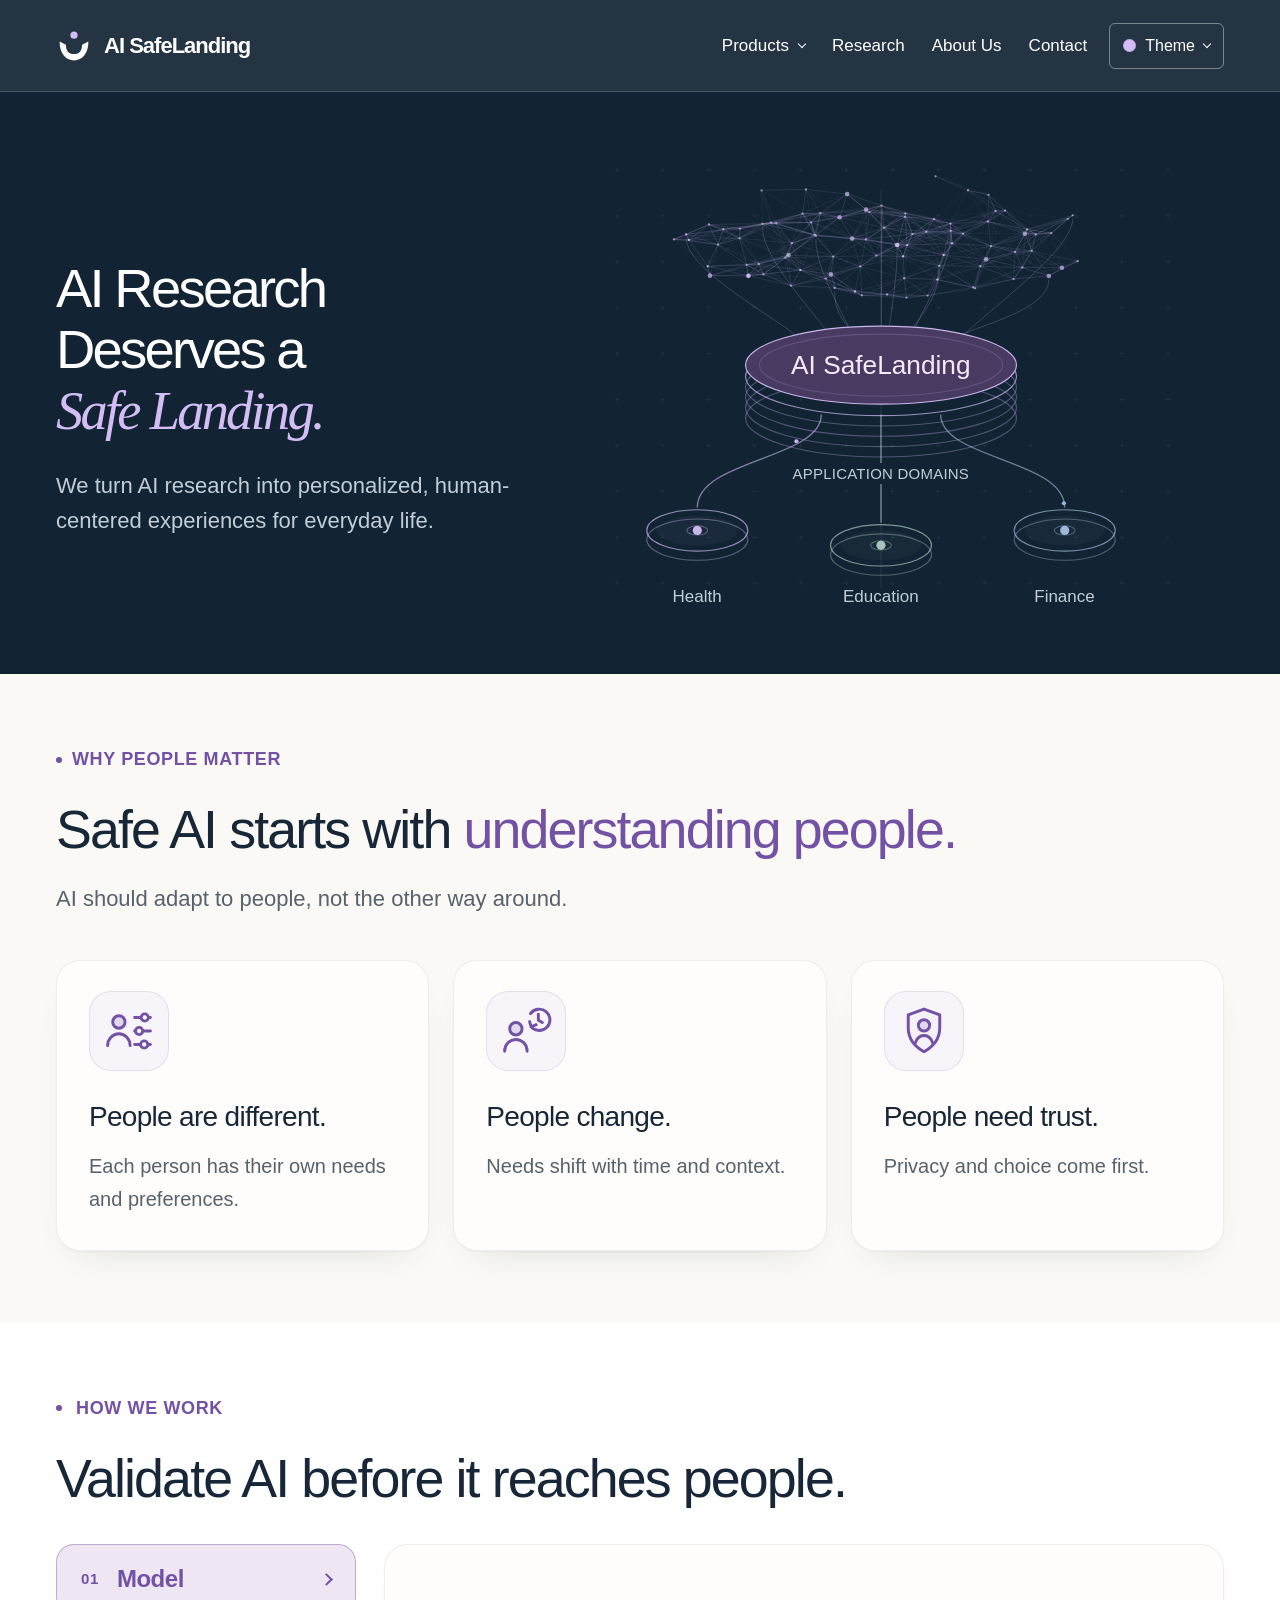
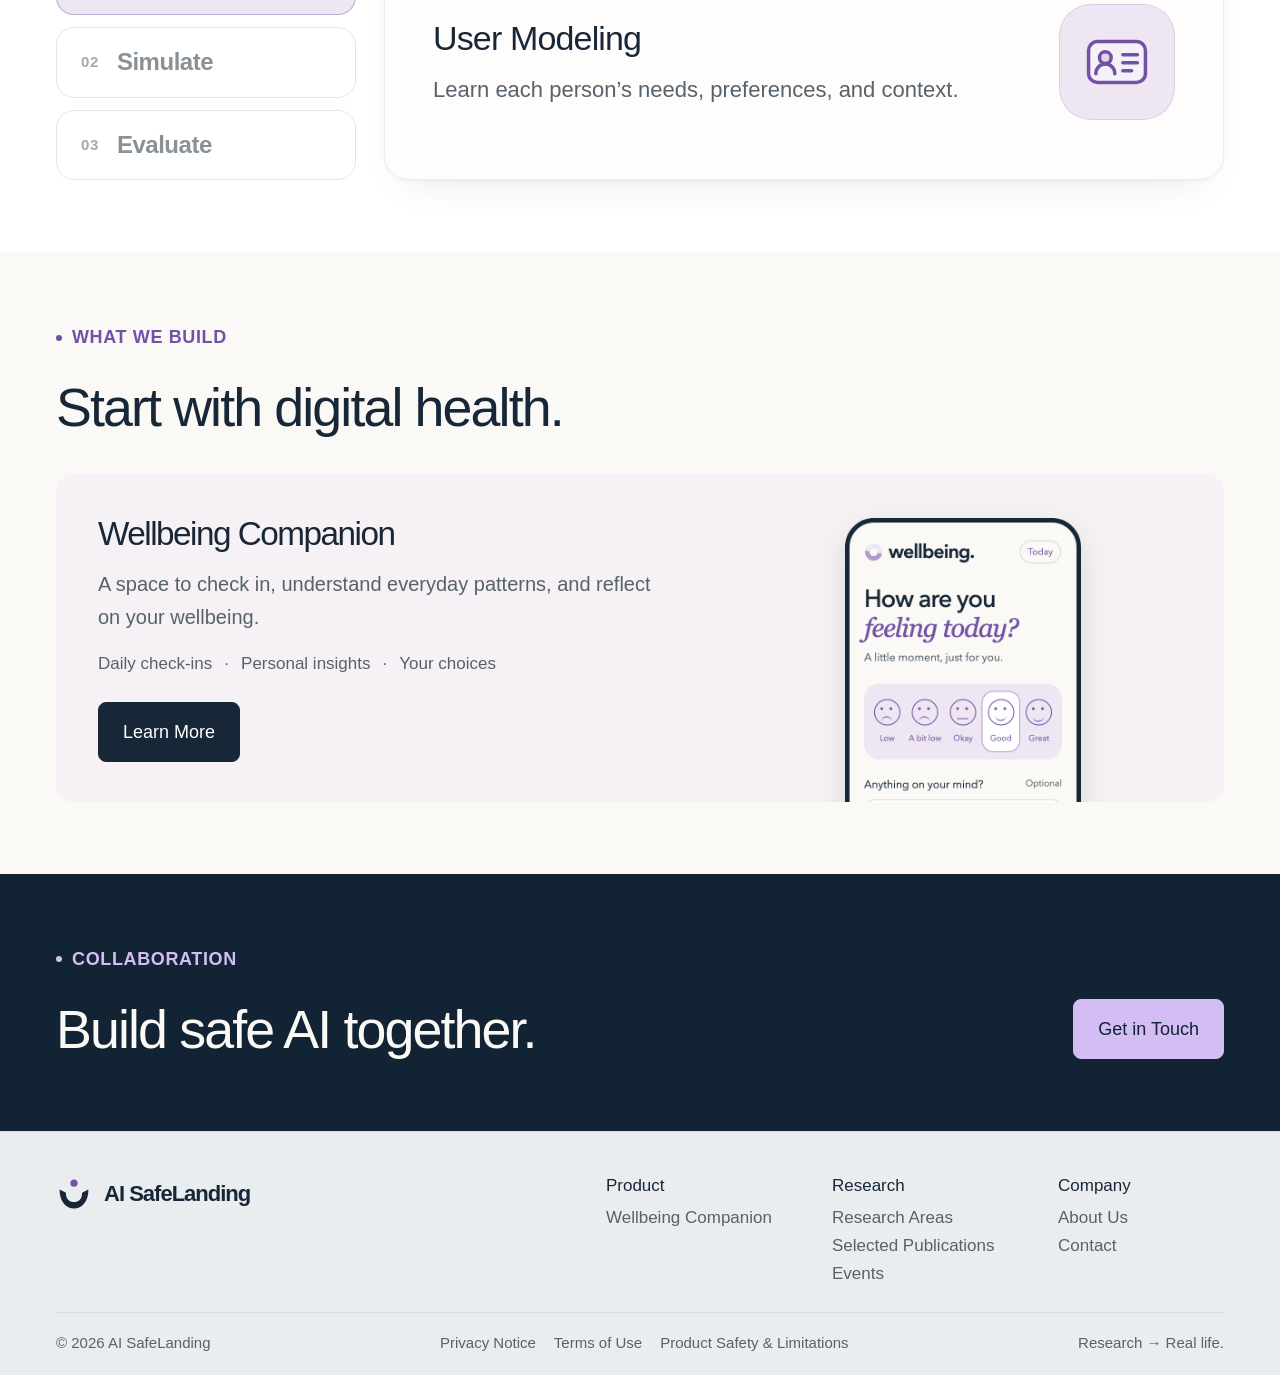
==== commit 71182a66: "Stop the Mood Check screen jumping between questions Answering a question rebuilt the whole screen, " ====
--- a/site/index.html
+++ b/site/index.html
@@ -1,6 +1,6 @@
 <!doctype html>
 <!-- AI SafeLanding | V56 Unified editorial homepage. Design context: existing four themes; user modeling, simulation, applications, research and collaboration. Product UI is conceptual. Research publications supplied in the user-provided research page. -->
-<html lang="en"><head><meta charset="utf-8"><meta name="viewport" content="width=device-width,initial-scale=1"><meta name="color-scheme" content="light"><meta name="theme-color" content="#101e2d"><meta name="description" content="We turn advances in AI research into personalized, human-centered experiences that make everyday life better."><meta name="robots" content="noindex,nofollow"><title>AI research deserves a safe landing — AI SafeLanding</title><link id="site-favicon" rel="icon" type="image/svg+xml" href="./assets/brand/favicon-research.svg" data-base="./assets/brand/favicon-"><script src="./assets/themes.js?v=134"></script><link rel="stylesheet" href="./assets/site.css?v=134"><link rel="stylesheet" href="./assets/wellbeing.css?v=134"><link rel="stylesheet" href="./assets/themes.css?v=134"><link rel="stylesheet" href="./assets/refinements.css?v=134"><link rel="stylesheet" href="./assets/story.css?v=134"><link rel="stylesheet" href="./assets/ui.css?v=134"><link rel="stylesheet" href="./assets/moodsense.css?v=140"><script defer src="./assets/story.js?v=134"></script><script defer src="./assets/wellbeing.js?v=134"></script><script defer src="./assets/moodsense-art.js?v=140"></script><script defer src="./assets/moodsense-planet.js?v=140"></script><script defer src="./assets/moodsense.js?v=140"></script><script defer src="./assets/site.js?v=134"></script></head><body class="page-home"><a class="skip" href="#main">Skip to content</a><header class="site-header"><div class="wrap header-inner"><a class="brand" href="./" aria-label="AI SafeLanding home"><svg class="brand-mark" xmlns="http://www.w3.org/2000/svg" viewBox="10 10 80 80" width="36" height="36" aria-hidden="true" focusable="false"><path d="M18 40 L32 47 C32 60 38 68 50 68 C62 68 68 60 68 47 L82 40 C82 66 69 82 50 82 C31 82 18 66 18 40 Z" fill="currentColor"/><circle cx="50" cy="26" r="8" fill="var(--brand-accent, currentColor)"/></svg><span>AI SafeLanding</span></a><nav class="nav" id="main-nav" aria-label="Main navigation"><div class="dropdown"><button id="product-toggle" aria-expanded="false" aria-controls="product-menu">Products<span class="chevron" aria-hidden="true"></span></button><div class="dropdown-panel" id="product-menu" hidden><a href="./products/">Wellbeing Companion</a></div></div><a href="./research/">Research</a><a href="./about/">About Us</a><a href="./contact/">Contact</a></nav><div class="header-actions"><button class="menu-toggle" aria-expanded="false" aria-controls="main-nav">Menu <span aria-hidden="true">+</span></button><div class="theme-switcher"><button type="button" id="theme-toggle" aria-expanded="false" aria-controls="theme-panel" aria-label="Change color theme"><span class="theme-dot" aria-hidden="true"></span>Theme<span class="chevron" aria-hidden="true"></span></button><div id="theme-panel" class="theme-panel" hidden><div class="theme-panel-heading"><strong>Choose a theme</strong><span>Four expressions of the same purpose.</span></div><div class="theme-options" role="group" aria-label="Color theme"><button type="button" class="theme-option" data-theme-option="research" aria-pressed="true"><span class="theme-swatches" aria-hidden="true"><i style="background:#122333"></i><i style="background:#d4bdf5"></i><i style="background:#faf9f5"></i></span><span class="theme-option-copy"><strong>Research</strong><small>Scientific depth, human warmth.</small></span><span class="theme-check" aria-hidden="true">✓</span></button><button type="button" class="theme-option" data-theme-option="care" aria-pressed="false"><span class="theme-swatches" aria-hidden="true"><i style="background:#183b32"></i><i style="background:#c8d8a5"></i><i style="background:#f7f8f0"></i></span><span class="theme-option-copy"><strong>Care</strong><small>Calm, grounded, people first.</small></span><span class="theme-check" aria-hidden="true">✓</span></button><button type="button" class="theme-option" data-theme-option="human" aria-pressed="false"><span class="theme-swatches" aria-hidden="true"><i style="background:#f5ede1"></i><i style="background:#9b4f36"></i><i style="background:#302b26"></i></span><span class="theme-option-copy"><strong>Human</strong><small>Warm, open, approachable.</small></span><span class="theme-check" aria-hidden="true">✓</span></button><button type="button" class="theme-option" data-theme-option="clarity" aria-pressed="false"><span class="theme-swatches" aria-hidden="true"><i style="background:#eaf4f4"></i><i style="background:#12696e"></i><i style="background:#193b46"></i></span><span class="theme-option-copy"><strong>Clarity</strong><small>Clear thinking, trusted technology.</small></span><span class="theme-check" aria-hidden="true">✓</span></button></div><div class="theme-panel-footer"><span id="theme-selection">Research selected</span><button type="button" id="copy-theme-link">Copy theme link</button></div><p id="theme-feedback" class="theme-feedback" role="status" aria-live="polite"></p></div></div></div></div></header><main id="main"><!-- V57: leaner homepage; former 04 (research-driven innovation) merged into 02, one accent, fewer layers per column. -->
+<html lang="en"><head><meta charset="utf-8"><meta name="viewport" content="width=device-width,initial-scale=1"><meta name="color-scheme" content="light"><meta name="theme-color" content="#101e2d"><meta name="description" content="We turn advances in AI research into personalized, human-centered experiences that make everyday life better."><meta name="robots" content="noindex,nofollow"><title>AI research deserves a safe landing — AI SafeLanding</title><link id="site-favicon" rel="icon" type="image/svg+xml" href="./assets/brand/favicon-research.svg" data-base="./assets/brand/favicon-"><script src="./assets/themes.js?v=134"></script><link rel="stylesheet" href="./assets/site.css?v=134"><link rel="stylesheet" href="./assets/wellbeing.css?v=134"><link rel="stylesheet" href="./assets/themes.css?v=134"><link rel="stylesheet" href="./assets/refinements.css?v=134"><link rel="stylesheet" href="./assets/story.css?v=134"><link rel="stylesheet" href="./assets/ui.css?v=134"><link rel="stylesheet" href="./assets/moodsense.css?v=142"><script defer src="./assets/story.js?v=134"></script><script defer src="./assets/wellbeing.js?v=134"></script><script defer src="./assets/moodsense-art.js?v=142"></script><script defer src="./assets/moodsense-planet.js?v=142"></script><script defer src="./assets/moodsense.js?v=142"></script><script defer src="./assets/site.js?v=134"></script></head><body class="page-home"><a class="skip" href="#main">Skip to content</a><header class="site-header"><div class="wrap header-inner"><a class="brand" href="./" aria-label="AI SafeLanding home"><svg class="brand-mark" xmlns="http://www.w3.org/2000/svg" viewBox="10 10 80 80" width="36" height="36" aria-hidden="true" focusable="false"><path d="M18 40 L32 47 C32 60 38 68 50 68 C62 68 68 60 68 47 L82 40 C82 66 69 82 50 82 C31 82 18 66 18 40 Z" fill="currentColor"/><circle cx="50" cy="26" r="8" fill="var(--brand-accent, currentColor)"/></svg><span>AI SafeLanding</span></a><nav class="nav" id="main-nav" aria-label="Main navigation"><div class="dropdown"><button id="product-toggle" aria-expanded="false" aria-controls="product-menu">Products<span class="chevron" aria-hidden="true"></span></button><div class="dropdown-panel" id="product-menu" hidden><a href="./products/">Wellbeing Companion</a></div></div><a href="./research/">Research</a><a href="./about/">About Us</a><a href="./contact/">Contact</a></nav><div class="header-actions"><button class="menu-toggle" aria-expanded="false" aria-controls="main-nav">Menu <span aria-hidden="true">+</span></button><div class="theme-switcher"><button type="button" id="theme-toggle" aria-expanded="false" aria-controls="theme-panel" aria-label="Change color theme"><span class="theme-dot" aria-hidden="true"></span>Theme<span class="chevron" aria-hidden="true"></span></button><div id="theme-panel" class="theme-panel" hidden><div class="theme-panel-heading"><strong>Choose a theme</strong><span>Four expressions of the same purpose.</span></div><div class="theme-options" role="group" aria-label="Color theme"><button type="button" class="theme-option" data-theme-option="research" aria-pressed="true"><span class="theme-swatches" aria-hidden="true"><i style="background:#122333"></i><i style="background:#d4bdf5"></i><i style="background:#faf9f5"></i></span><span class="theme-option-copy"><strong>Research</strong><small>Scientific depth, human warmth.</small></span><span class="theme-check" aria-hidden="true">✓</span></button><button type="button" class="theme-option" data-theme-option="care" aria-pressed="false"><span class="theme-swatches" aria-hidden="true"><i style="background:#183b32"></i><i style="background:#c8d8a5"></i><i style="background:#f7f8f0"></i></span><span class="theme-option-copy"><strong>Care</strong><small>Calm, grounded, people first.</small></span><span class="theme-check" aria-hidden="true">✓</span></button><button type="button" class="theme-option" data-theme-option="human" aria-pressed="false"><span class="theme-swatches" aria-hidden="true"><i style="background:#f5ede1"></i><i style="background:#9b4f36"></i><i style="background:#302b26"></i></span><span class="theme-option-copy"><strong>Human</strong><small>Warm, open, approachable.</small></span><span class="theme-check" aria-hidden="true">✓</span></button><button type="button" class="theme-option" data-theme-option="clarity" aria-pressed="false"><span class="theme-swatches" aria-hidden="true"><i style="background:#eaf4f4"></i><i style="background:#12696e"></i><i style="background:#193b46"></i></span><span class="theme-option-copy"><strong>Clarity</strong><small>Clear thinking, trusted technology.</small></span><span class="theme-check" aria-hidden="true">✓</span></button></div><div class="theme-panel-footer"><span id="theme-selection">Research selected</span><button type="button" id="copy-theme-link">Copy theme link</button></div><p id="theme-feedback" class="theme-feedback" role="status" aria-live="polite"></p></div></div></div></div></header><main id="main"><!-- V57: leaner homepage; former 04 (research-driven innovation) merged into 02, one accent, fewer layers per column. -->
 <section class="story-hero diagram-hero" data-screen-label="Home / Research to real life">
   <div class="wrap story-hero-grid">
     <div class="story-hero-copy"><h1>AI Research Deserves a <em>Safe Landing.</em></h1><p>We turn AI research into personalized, human-centered experiences for everyday life.</p></div>
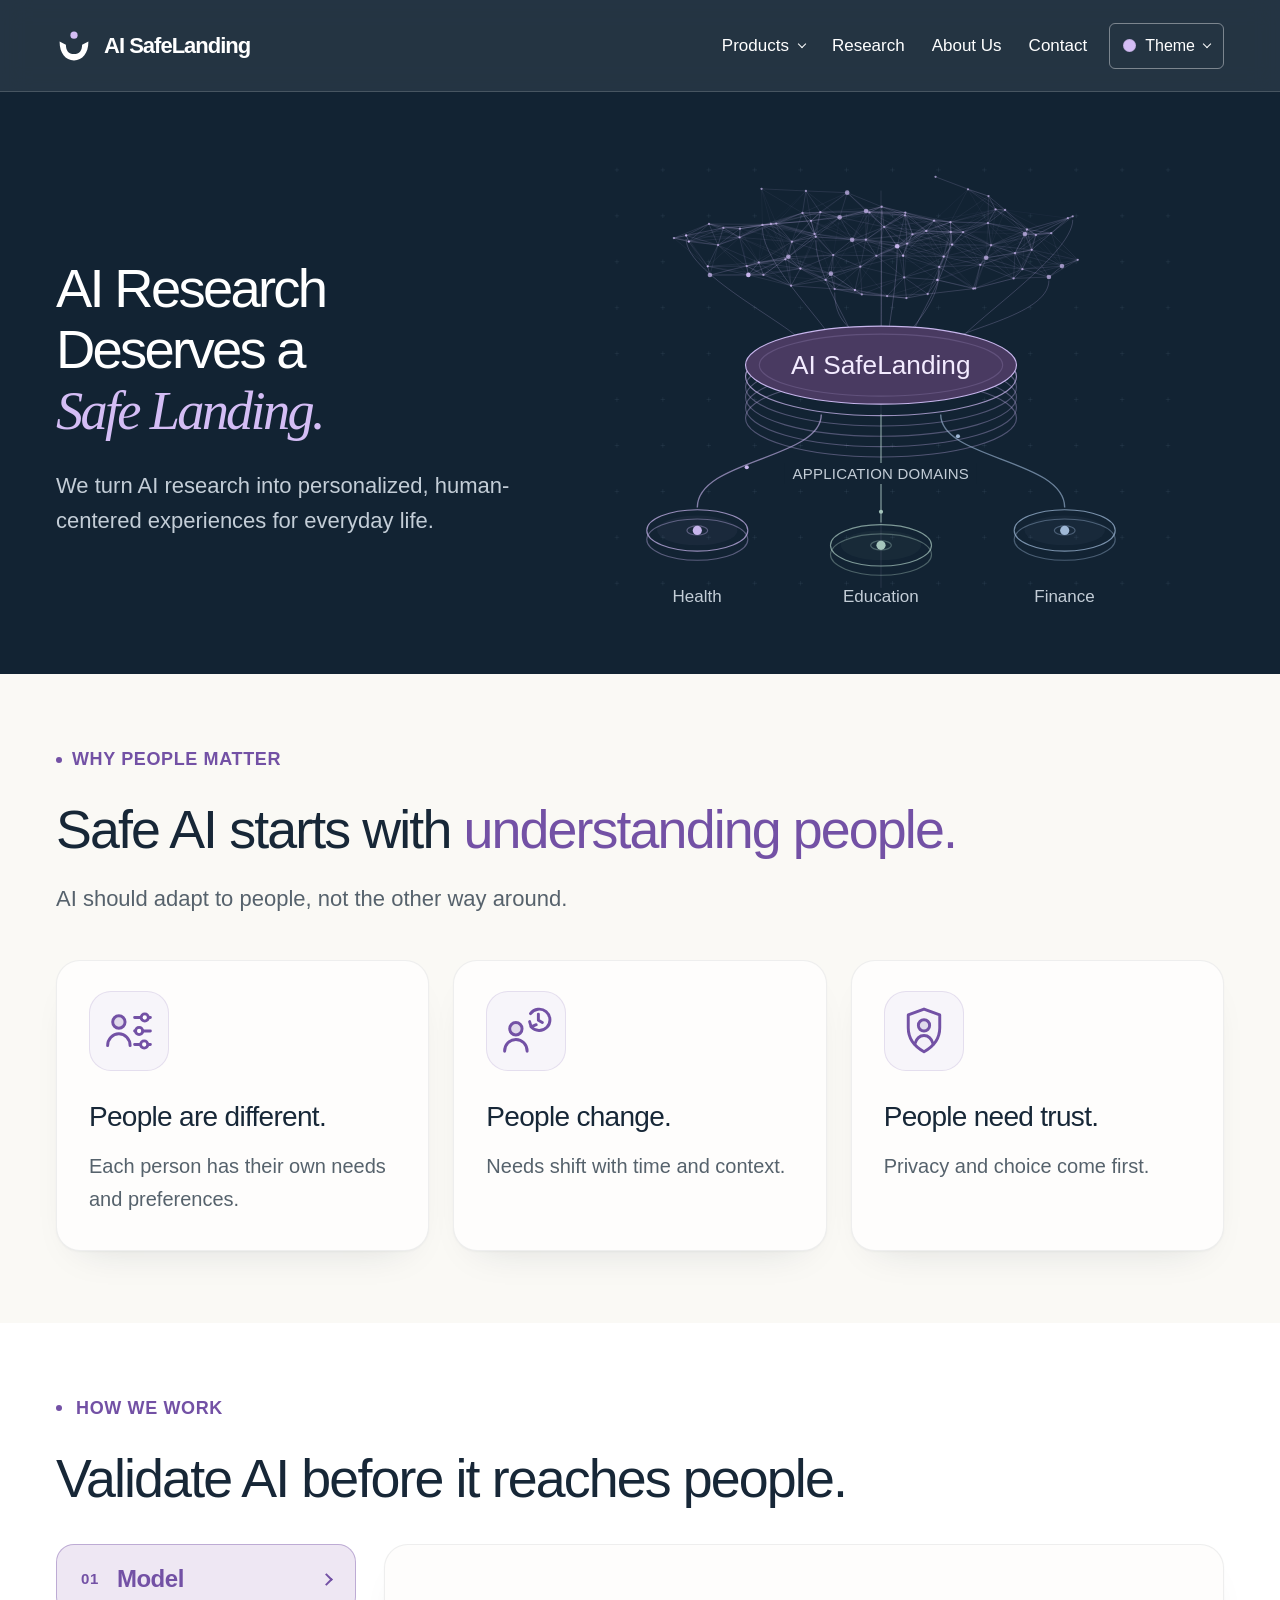
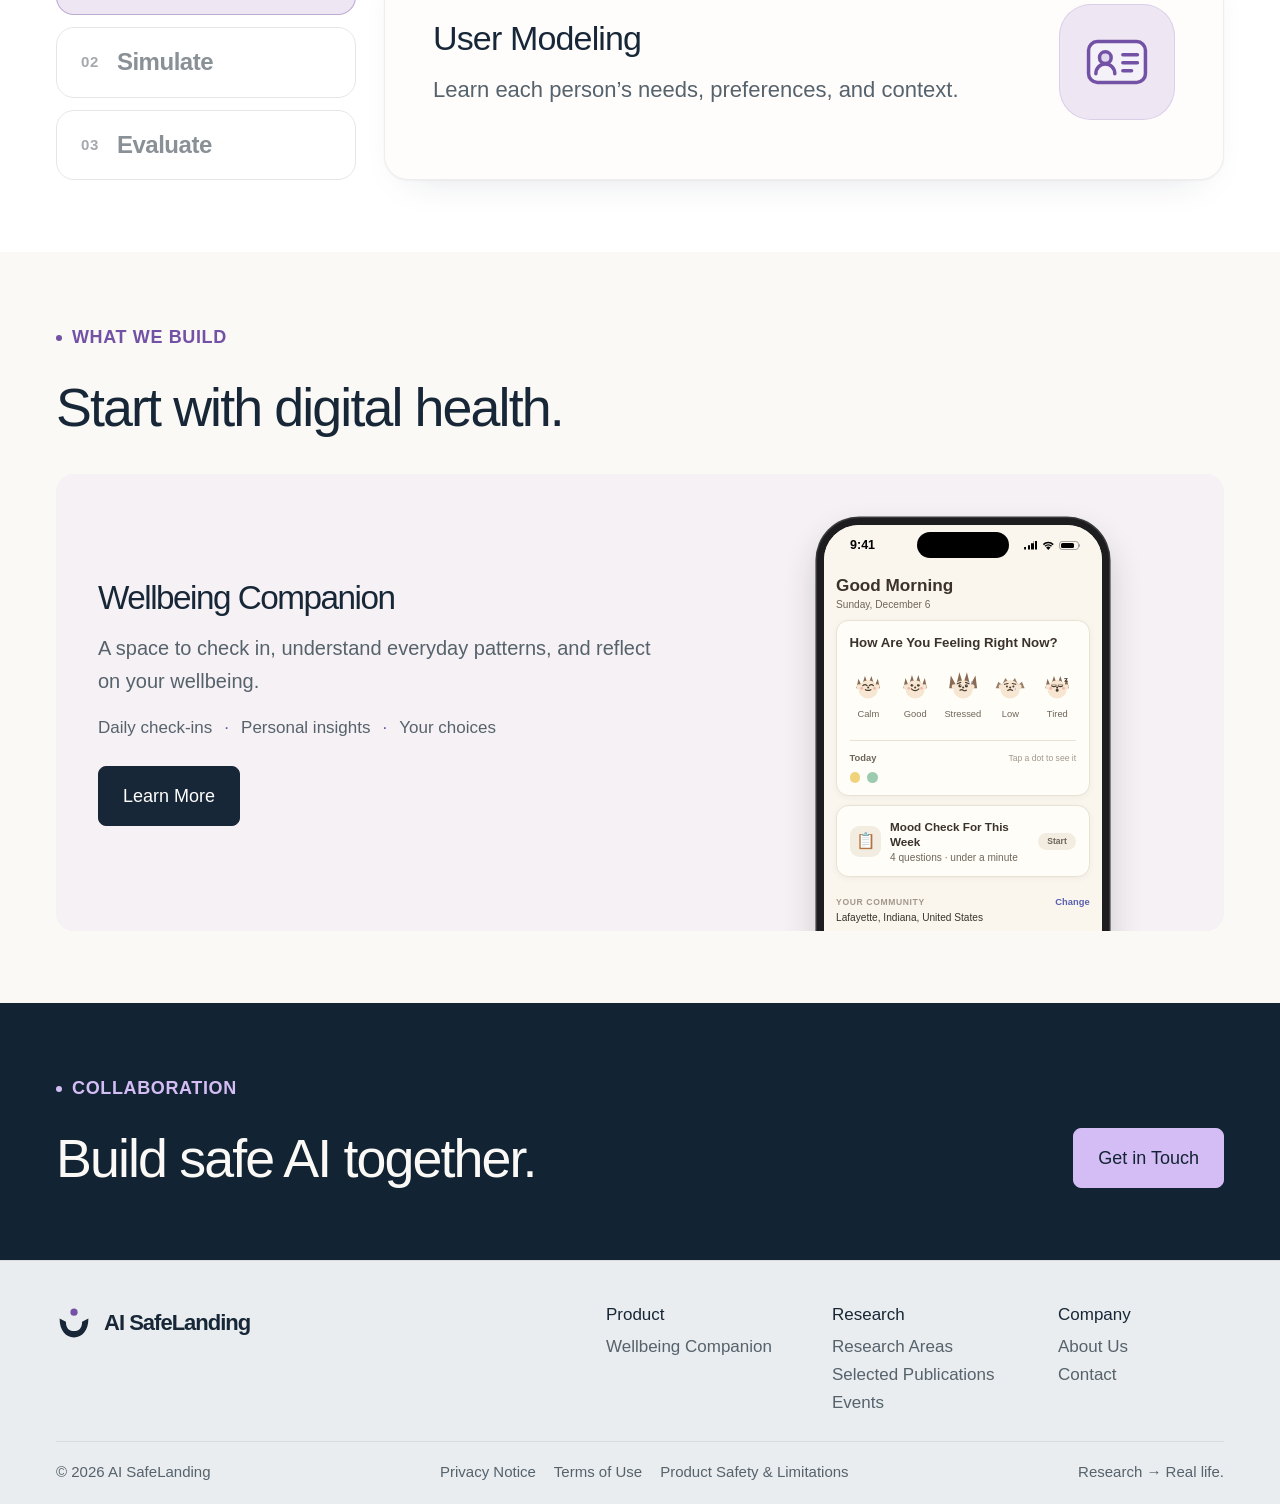
==== commit dd122c4c: "Show the MoodSense Home screen on the home page and tidy the Products gallery - Home: replace the ol" ====
--- a/site/index.html
+++ b/site/index.html
@@ -21,7 +21,24 @@
 <div class="stages" data-stages><div class="stage-tabs" role="tablist" aria-label="How we work"><button type="button" class="stage-tab" role="tab" id="stage-tab-model" aria-controls="stage-model" aria-selected="true"><span class="stage-num" aria-hidden="true">01</span><span class="stage-word">Model</span><span class="stage-tab-arrow" aria-hidden="true"></span></button><button type="button" class="stage-tab" role="tab" id="stage-tab-simulate" aria-controls="stage-simulate" aria-selected="false" tabindex="-1"><span class="stage-num" aria-hidden="true">02</span><span class="stage-word">Simulate</span><span class="stage-tab-arrow" aria-hidden="true"></span></button><button type="button" class="stage-tab" role="tab" id="stage-tab-evaluate" aria-controls="stage-evaluate" aria-selected="false" tabindex="-1"><span class="stage-num" aria-hidden="true">03</span><span class="stage-word">Evaluate</span><span class="stage-tab-arrow" aria-hidden="true"></span></button></div><div class="stage-panels"><article class="stage-panel is-active" role="tabpanel" id="stage-model" aria-labelledby="stage-tab-model"><div class="stage-copy"><h3>User Modeling</h3><p>Learn each person’s needs, preferences, and context.</p></div><span class="people-icon" aria-hidden="true"><svg viewBox="0 0 48 48"><rect class="t" x="4.5" y="10" width="39" height="28" rx="6"/><circle class="s" cx="16" cy="21" r="4"/><path d="M9.5 32c0-3.7 2.9-6.6 6.5-6.6s6.5 2.9 6.5 6.6M28 19h10M28 24.5h10M28 30h6"/></svg></span></article><article class="stage-panel" role="tabpanel" id="stage-simulate" aria-labelledby="stage-tab-simulate"><div class="stage-copy"><h3>User Simulation</h3><p>Use user proxies to collect early feedback before real users are involved.</p></div><span class="people-icon" aria-hidden="true"><svg viewBox="0 0 48 48"><circle cx="15" cy="23" r="5.5" stroke-dasharray="3.2 3"/><path d="M5 43c0-6 4.5-10.5 10-10.5S25 37 25 43" stroke-dasharray="3.6 3.4"/><path class="s" d="M28 5h12a4 4 0 0 1 4 4v7a4 4 0 0 1-4 4h-6.5L29 24v-4h-1a4 4 0 0 1-4-4V9a4 4 0 0 1 4-4z"/><path d="M29.5 12.5h.01M34 12.5h.01M38.5 12.5h.01" stroke-width="3.4"/></svg></span></article><article class="stage-panel" role="tabpanel" id="stage-evaluate" aria-labelledby="stage-tab-evaluate"><div class="stage-copy"><h3>Trustworthy Evaluation</h3><p>Check that AI is fair, explains itself, avoids one-sided suggestions, and protects privacy.</p></div><span class="people-icon" aria-hidden="true"><svg viewBox="0 0 48 48"><circle class="s" cx="14" cy="13" r="5.5"/><path d="M4 34c0-6 4.5-10.5 10-10.5 2.6 0 4.9 1 6.7 2.6"/><circle class="w" cx="30" cy="30" r="9"/><path d="M26 30.2l3 3 5.2-5.6M36.6 36.6L43 43"/></svg></span></article></div></div></div></section>
 <section class="section narrative-product" id="what-we-build" data-screen-label="Home / What We Build"><div class="wrap" id="possibilities">
 <div class="section-top"><div><div class="eyebrow">What We Build</div><h2>Start with digital health.</h2></div></div>
-<article class="mental-health-feature" id="products"><div class="mental-health-copy"><h3>Wellbeing Companion</h3><p>A space to check in, understand everyday patterns, and reflect on your wellbeing.</p><div class="companion-features"><span>Daily check-ins</span><span>Personal insights</span><span>Your choices</span></div><a class="button" href="./products/">Learn More</a></div><div class="phone-showcase home-checkin-preview"><img class="home-checkin-image" data-preview-theme="research" src="./assets/previews/checkin-research.png?v=134" width="520" height="1040" alt="Wellbeing app concept: a complete daily check-in with mood selection, an optional note, and Save check-in." loading="lazy" decoding="async"><img class="home-checkin-image" data-preview-theme="care" src="./assets/previews/checkin-care.png?v=134" width="520" height="1040" alt="Wellbeing app concept: a complete daily check-in with mood selection, an optional note, and Save check-in." loading="lazy" decoding="async"><img class="home-checkin-image" data-preview-theme="human" src="./assets/previews/checkin-human.png?v=134" width="520" height="1040" alt="Wellbeing app concept: a complete daily check-in with mood selection, an optional note, and Save check-in." loading="lazy" decoding="async"><img class="home-checkin-image" data-preview-theme="clarity" src="./assets/previews/checkin-clarity.png?v=134" width="520" height="1040" alt="Wellbeing app concept: a complete daily check-in with mood selection, an optional note, and Save check-in." loading="lazy" decoding="async"></div></article>
+<article class="mental-health-feature" id="products"><div class="mental-health-copy"><h3>Wellbeing Companion</h3><p>A space to check in, understand everyday patterns, and reflect on your wellbeing.</p><div class="companion-features"><span>Daily check-ins</span><span>Personal insights</span><span>Your choices</span></div><a class="button" href="./products/">Learn More</a></div><div class="phone-showcase home-checkin-preview home-moodsense" role="img" aria-label="MoodSense app concept: the Home tab, with a one-tap mood check-in."><div inert><div class="ms-device" data-ms-phone data-ms-start="home">
+  <div class="ms-statusbar" aria-hidden="true"><span class="ms-clock">9:41</span><span class="ms-island"></span><span class="ms-sys"><i class="ms-signal"></i><i class="ms-wifi"></i><i class="ms-battery"></i></span></div>
+  <div class="ms-body">
+    <div class="ms-scroll" data-ms-view="home" tabindex="-1"></div>
+    <div class="ms-scroll" data-ms-view="community" tabindex="-1" hidden></div>
+    <div class="ms-scroll" data-ms-view="recharge" tabindex="-1" hidden></div>
+    <div class="ms-scroll" data-ms-view="you" tabindex="-1" hidden></div>
+  </div>
+  <nav class="ms-tabbar" aria-label="MoodSense tabs">
+    <button type="button" data-ms-go="home"><i data-ms-icon="home"></i><span>Home</span></button>
+    <button type="button" data-ms-go="community"><i data-ms-icon="people"></i><span>Community</span></button>
+    <button type="button" data-ms-go="recharge"><i data-ms-icon="leaf"></i><span>Recharge</span></button>
+    <button type="button" data-ms-go="you"><i data-ms-icon="person"></i><span>You</span></button>
+  </nav>
+  <span class="ms-homebar" aria-hidden="true"></span>
+  <noscript><p class="ms-noscript">Turn on JavaScript to try the MoodSense preview.</p></noscript>
+</div>
+</div></div></article>
 </div></section>
 <section class="section story-brand-closing narrative-collaboration" data-screen-label="Home / Collaboration"><div class="wrap"><div class="eyebrow">Collaboration</div><h2>Build safe AI together.</h2><a class="button" href="./contact/">Get in Touch</a></div></section>
 </main><footer class="site-footer" id="site-footer"><div class="wrap"><div class="footer-main"><div class="footer-brand"><a class="brand" href="./"><svg class="brand-mark" xmlns="http://www.w3.org/2000/svg" viewBox="10 10 80 80" width="36" height="36" aria-hidden="true" focusable="false"><path d="M18 40 L32 47 C32 60 38 68 50 68 C62 68 68 60 68 47 L82 40 C82 66 69 82 50 82 C31 82 18 66 18 40 Z" fill="currentColor"/><circle cx="50" cy="26" r="8" fill="var(--brand-accent, currentColor)"/></svg><span>AI SafeLanding</span></a></div><div class="footer-links"><div><strong>Product</strong><a href="./products/">Wellbeing Companion</a></div><div><strong>Research</strong><a href="./research/#research-areas">Research Areas</a><a href="./research/#publications">Selected Publications</a><a href="./research/#events">Events</a></div><div><strong>Company</strong><a href="./about/">About Us</a><a href="./contact/">Contact</a></div></div></div><div class="footer-bottom"><span>© 2026 AI SafeLanding</span><div class="footer-legal"><span>Privacy Notice</span><span>Terms of Use</span><span>Product Safety &amp; Limitations</span></div><span>Research → Real life.</span></div></div></footer><noscript><div class="noscript">All pages remain accessible. JavaScript enables the mobile menu, concept interaction, and inquiry draft. Use the footer links to navigate.</div></noscript></body></html>
--- a/site/assets/moodsense.css
+++ b/site/assets/moodsense.css
@@ -261,3 +261,17 @@
 .ms-device .ms-legal p{font-size:14px;color:var(--ink2);line-height:1.5;margin-bottom:12px}
 .ms-device .ms-legal h4{font-size:15px;font-weight:700;color:var(--ink);margin:14px 0 6px}
 @media(prefers-reduced-motion:reduce){.ms-device *{animation:none!important;transition:none!important}}
+
+/* Home page teaser: MoodSense phone sized like the former check-in screenshot */
+.page-home .home-moodsense .ms-device{zoom:.78}
+@media(max-width:700px){.page-home .home-moodsense .ms-device{zoom:.62}}
+
+/* Products gallery labels: match the site's card title / supporting text sizes */
+.mobile-gallery .ms-gallery .gallery-screen-heading h4{font-size:32px;line-height:1.2}
+.mobile-gallery .ms-gallery .gallery-screen-heading p{font-size:18px;line-height:1.45}
+@media(max-width:720px){.mobile-gallery .ms-gallery .gallery-screen-heading h4{font-size:28px}}
+
+/* Products section intro under "Small moments. A clearer perspective." (replaces the centred hint inside the card) */
+.products-first .section-top .products-lead{font-size:20px;line-height:1.6;color:var(--muted);max-width:none;margin-top:18px}
+@media(max-width:600px){.products-first .section-top .products-lead{font-size:18px}}
+.products-first .section-top{grid-template-columns:minmax(0,1fr)}
